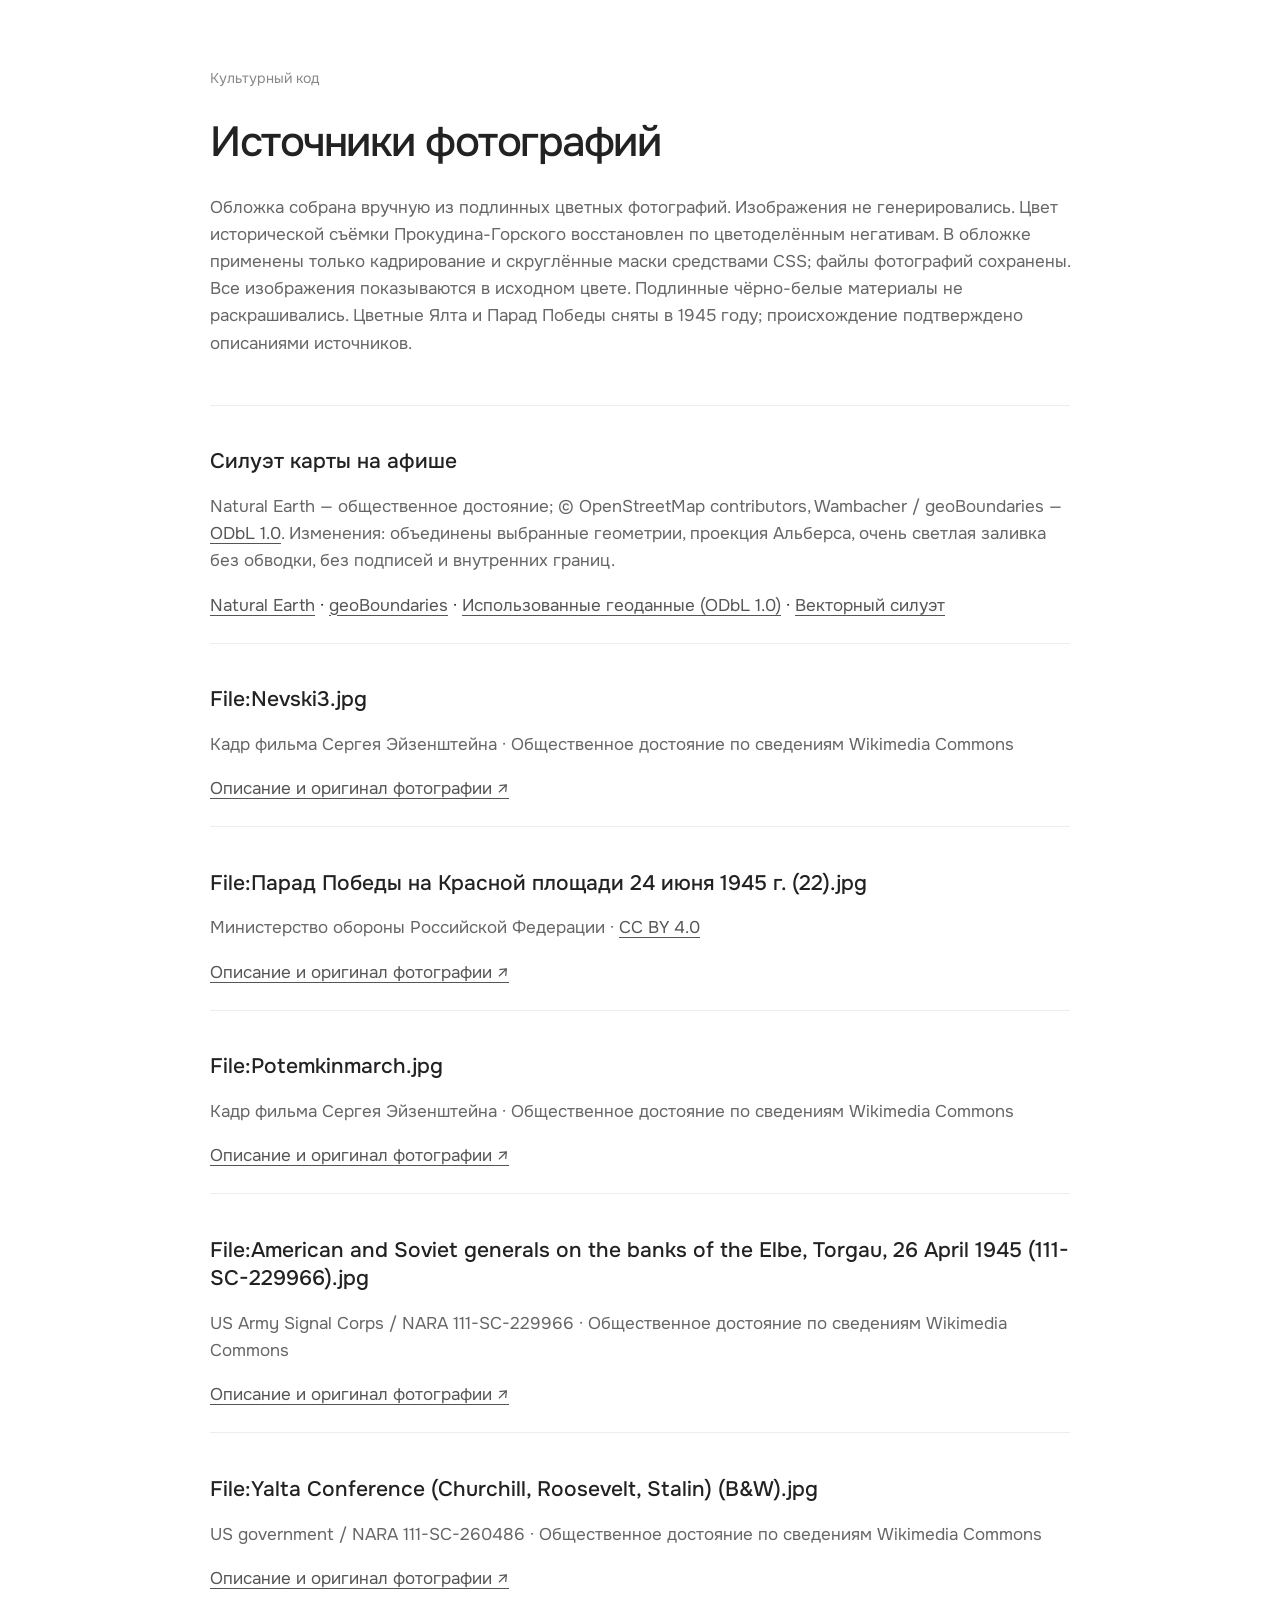
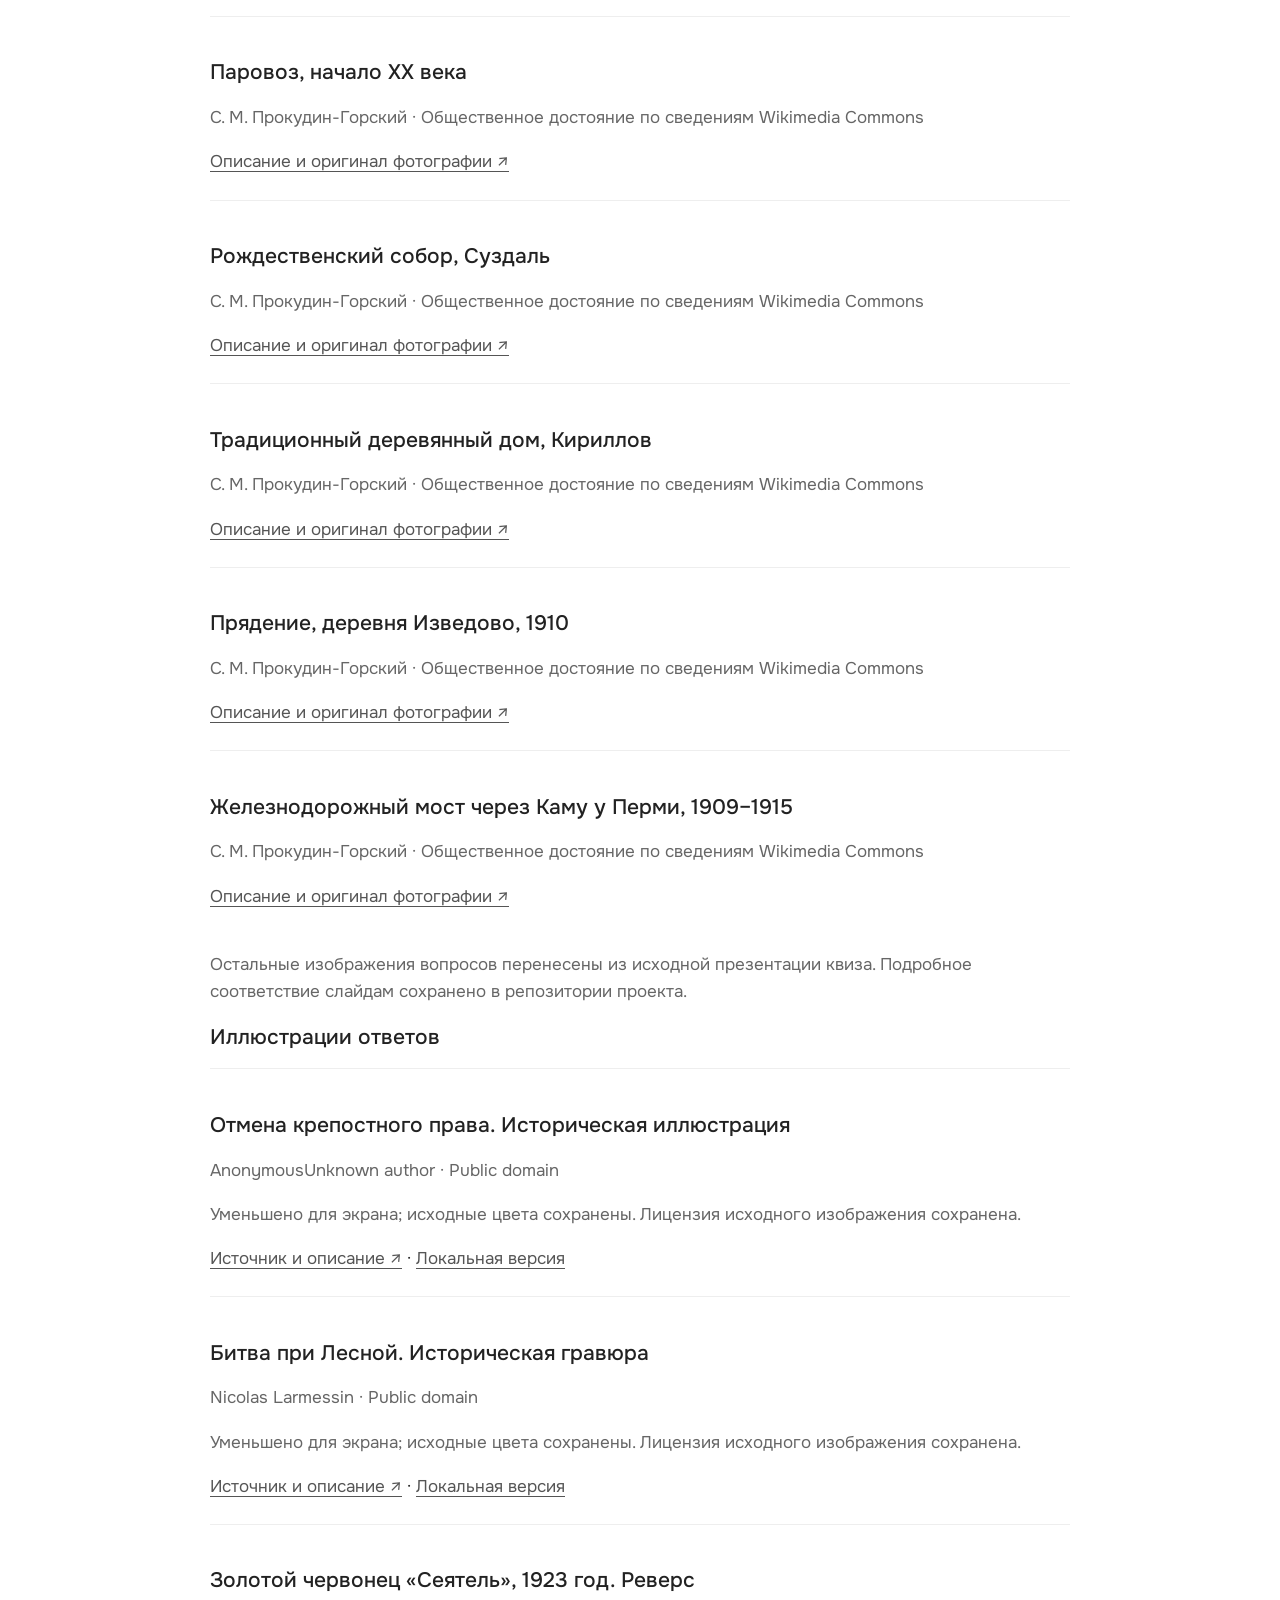
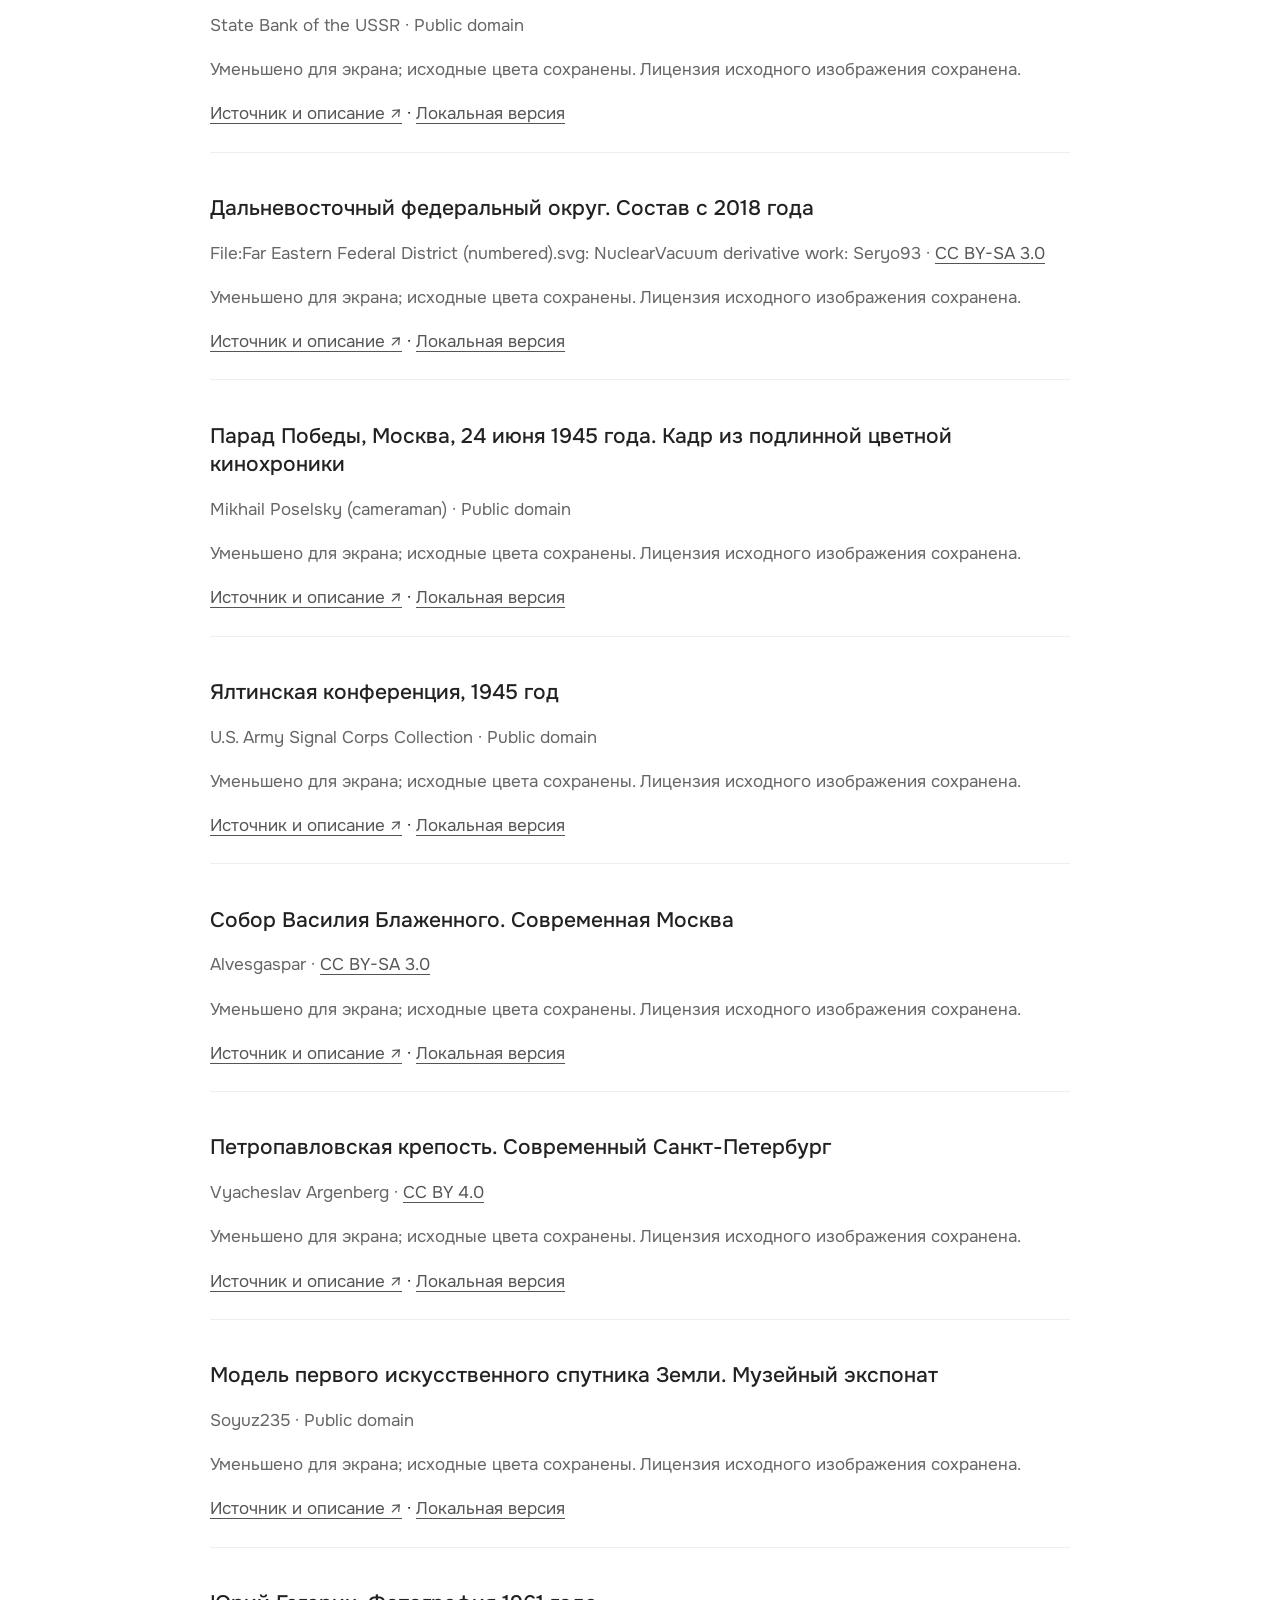
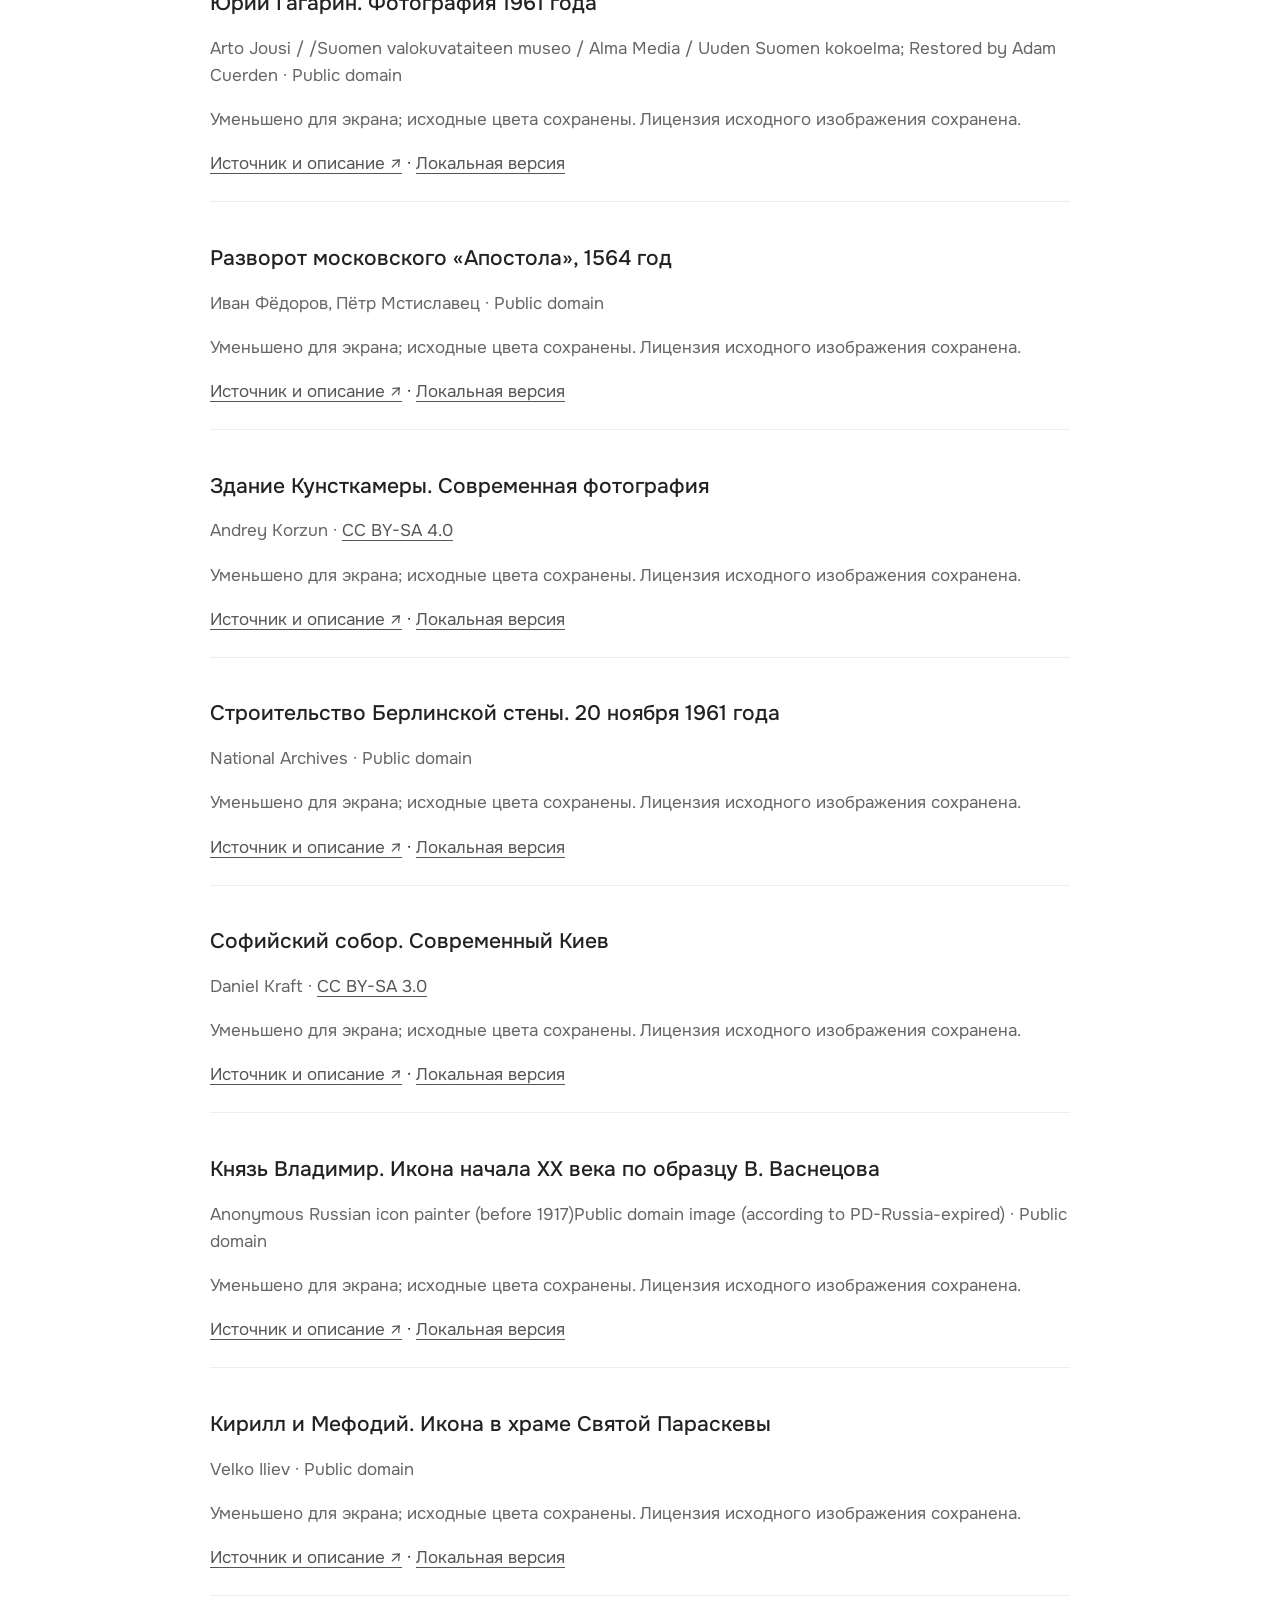
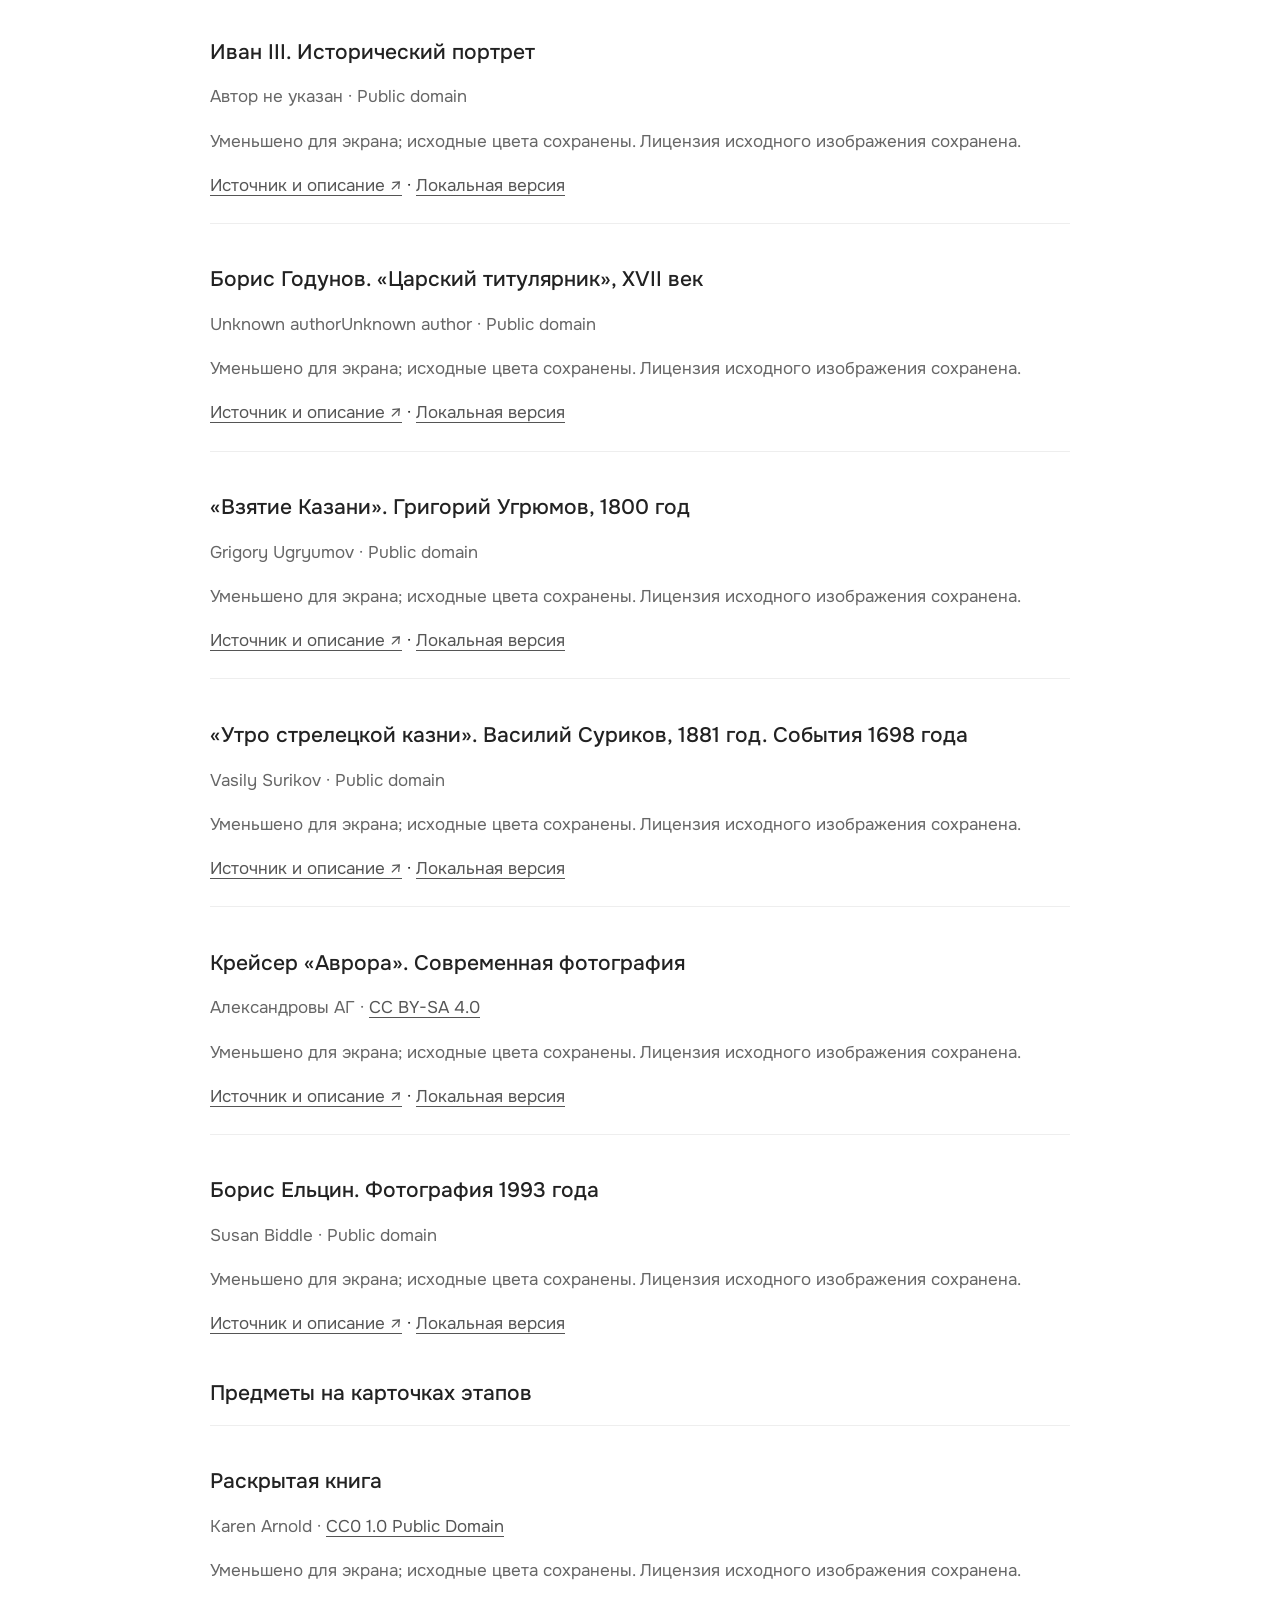
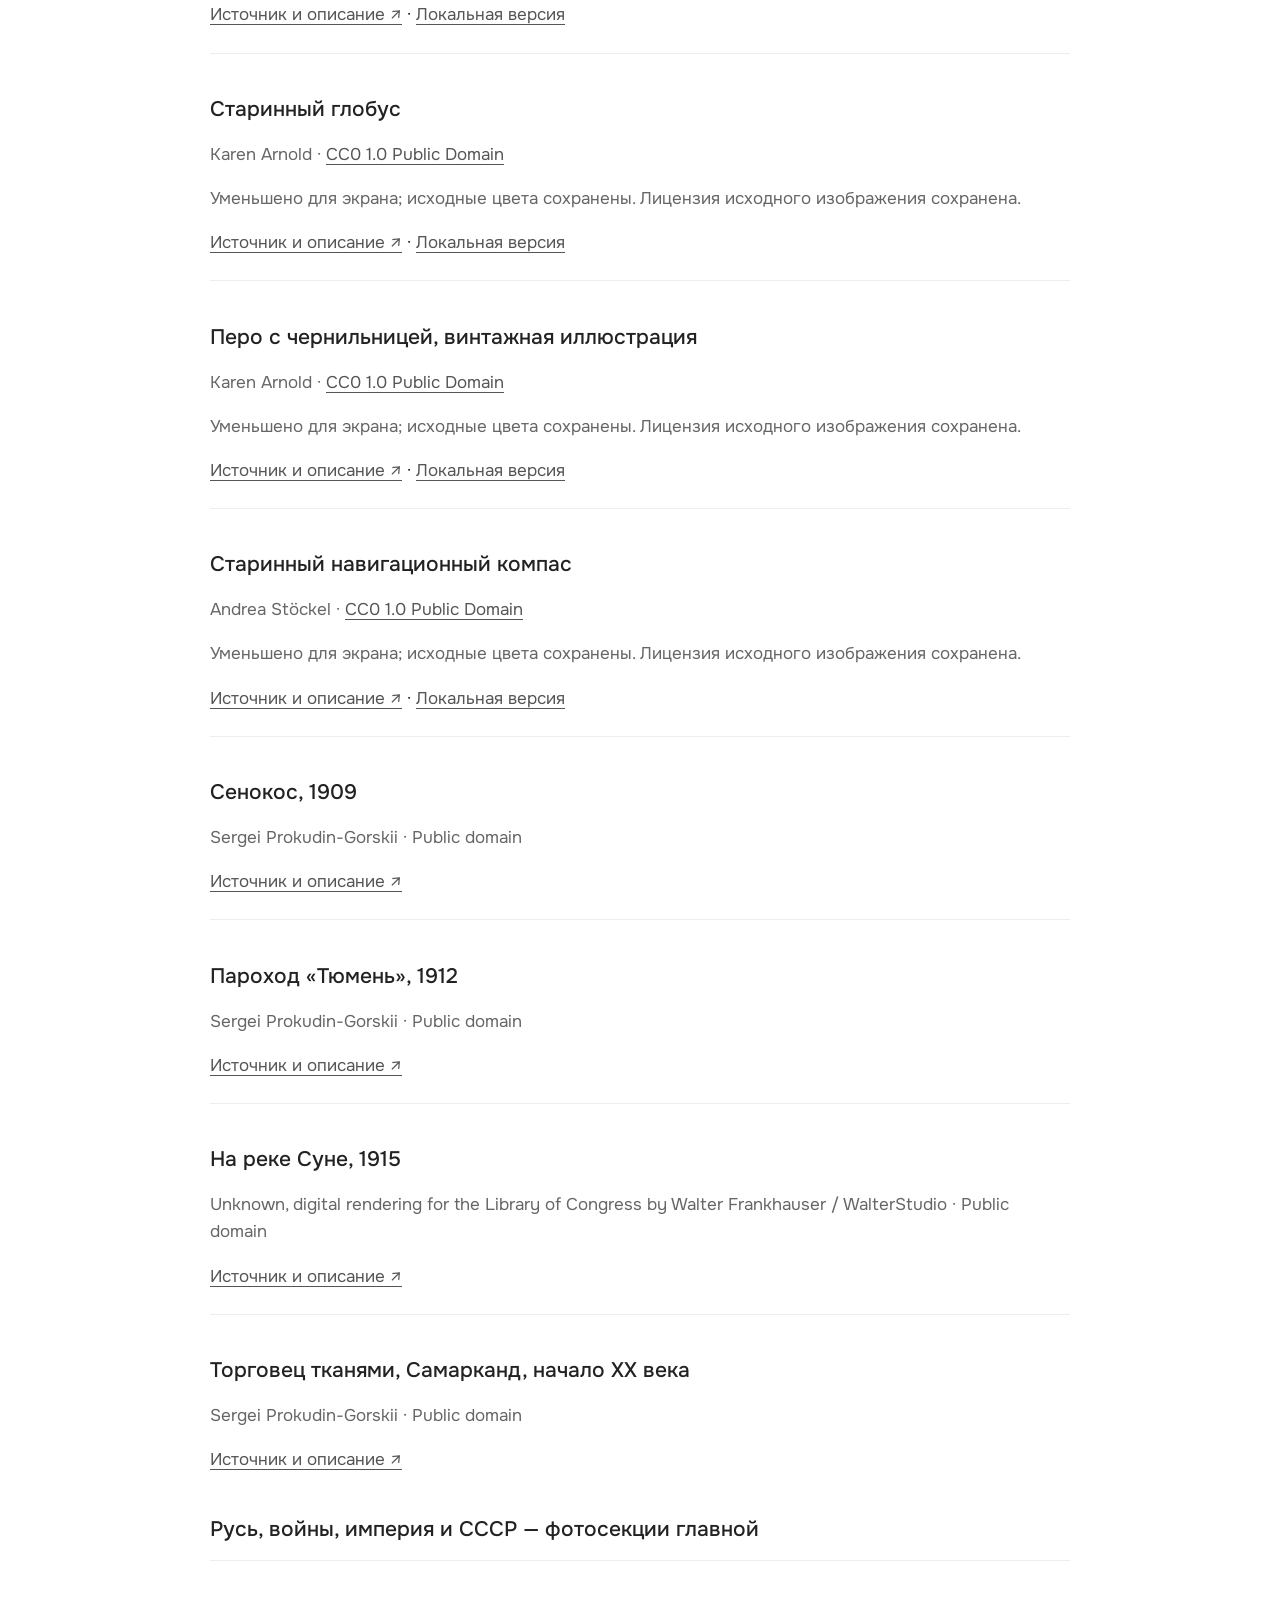
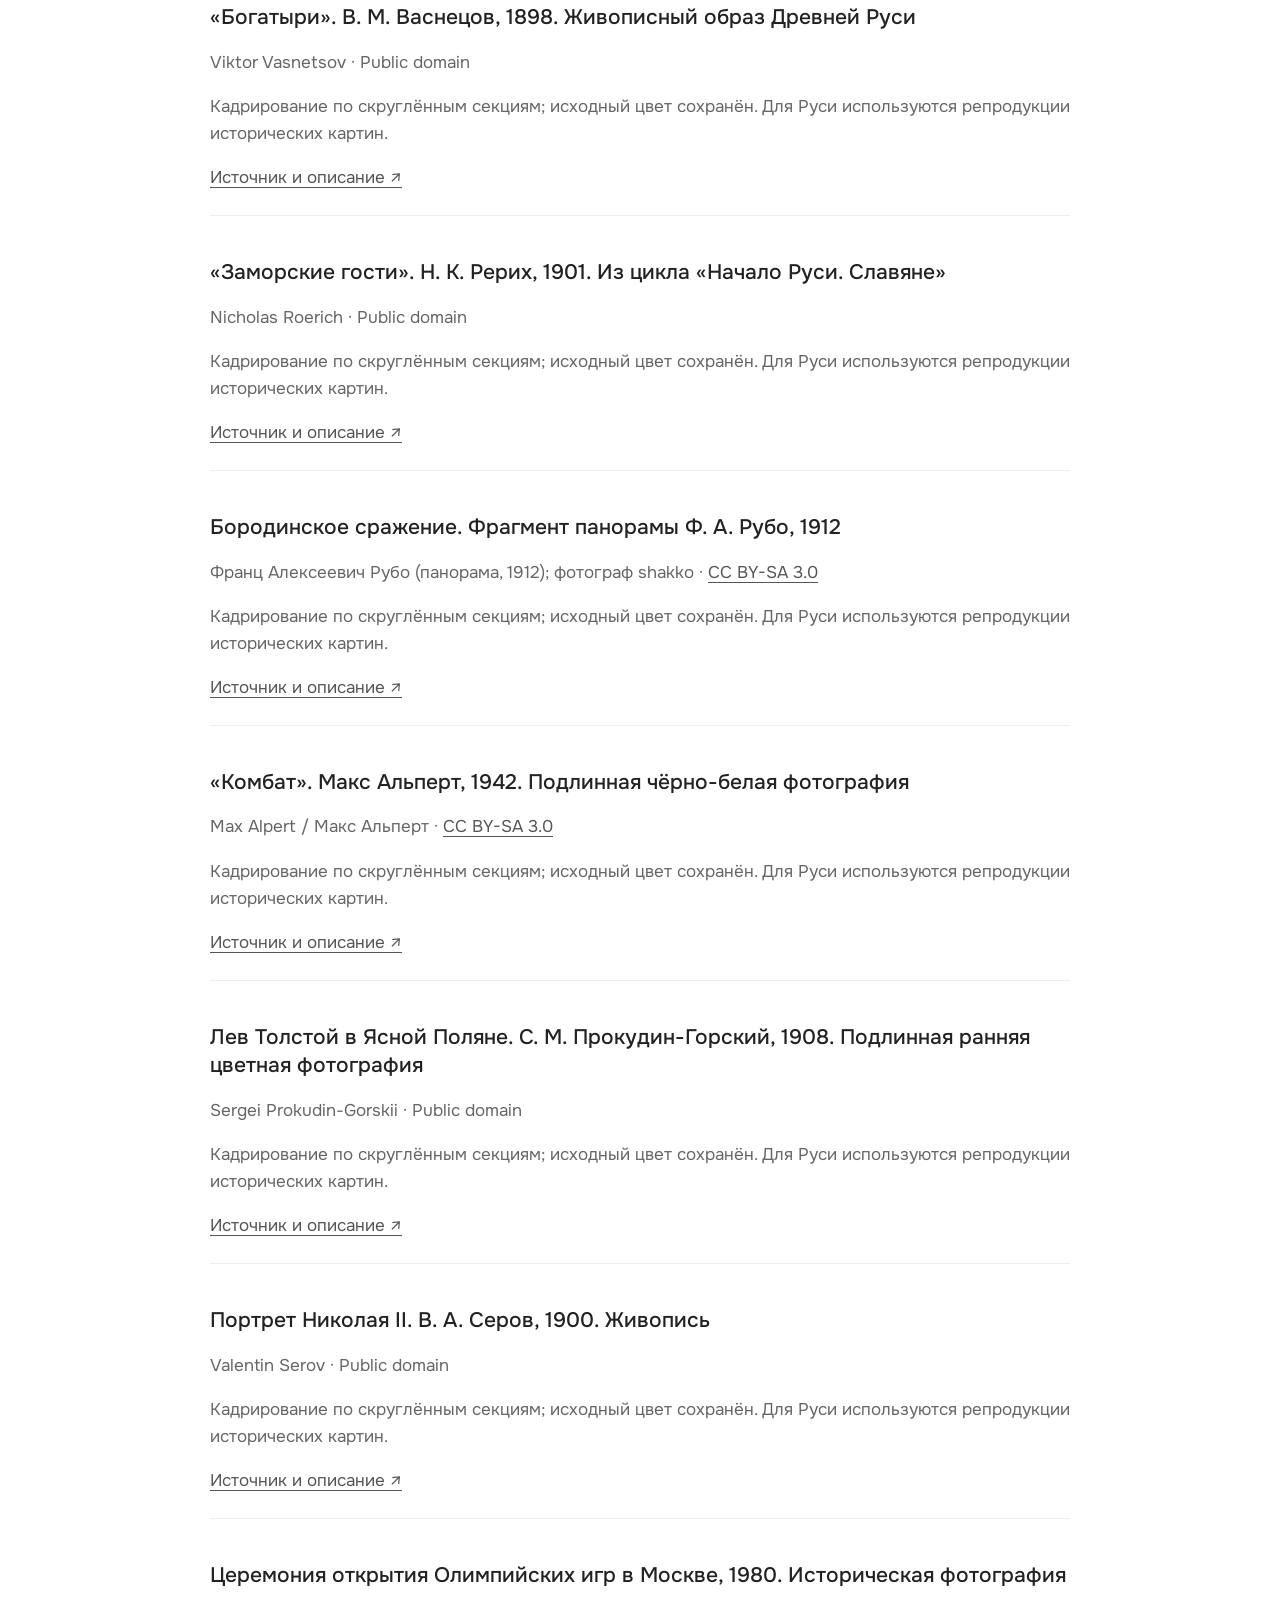
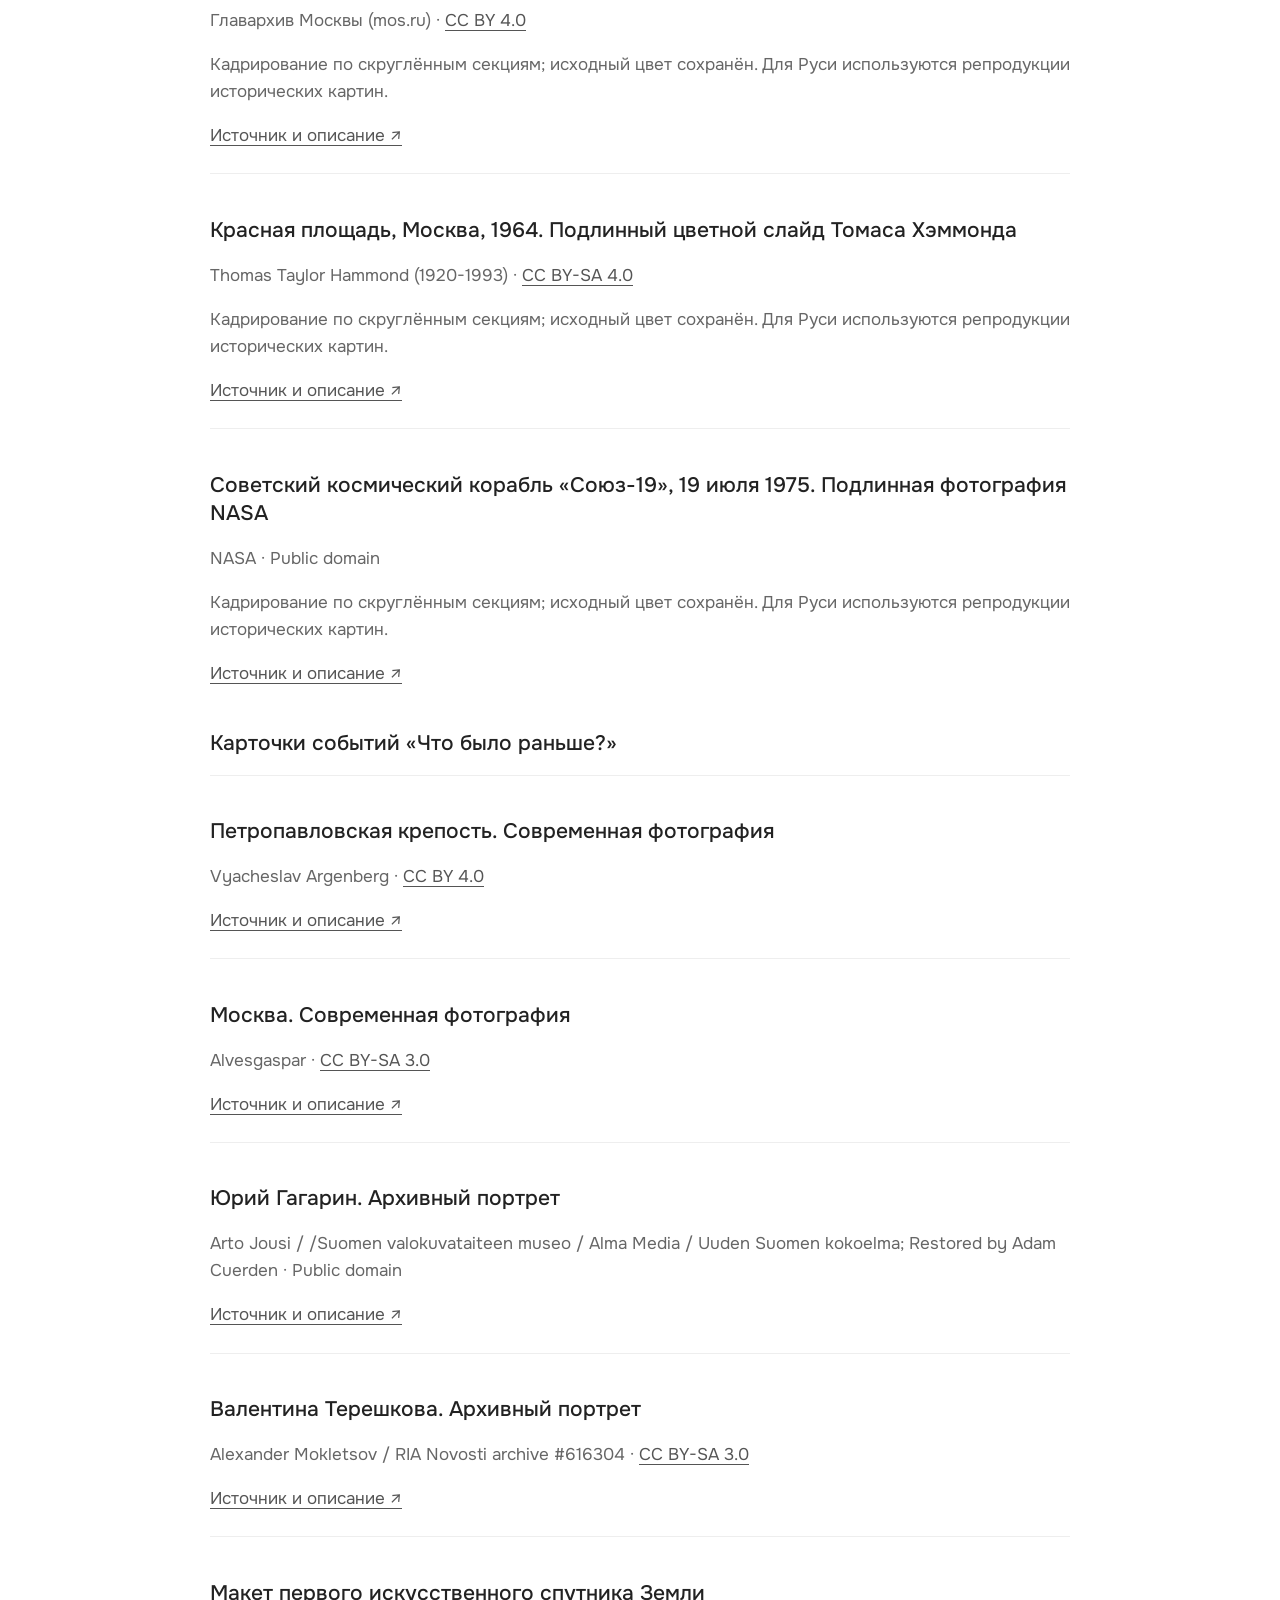
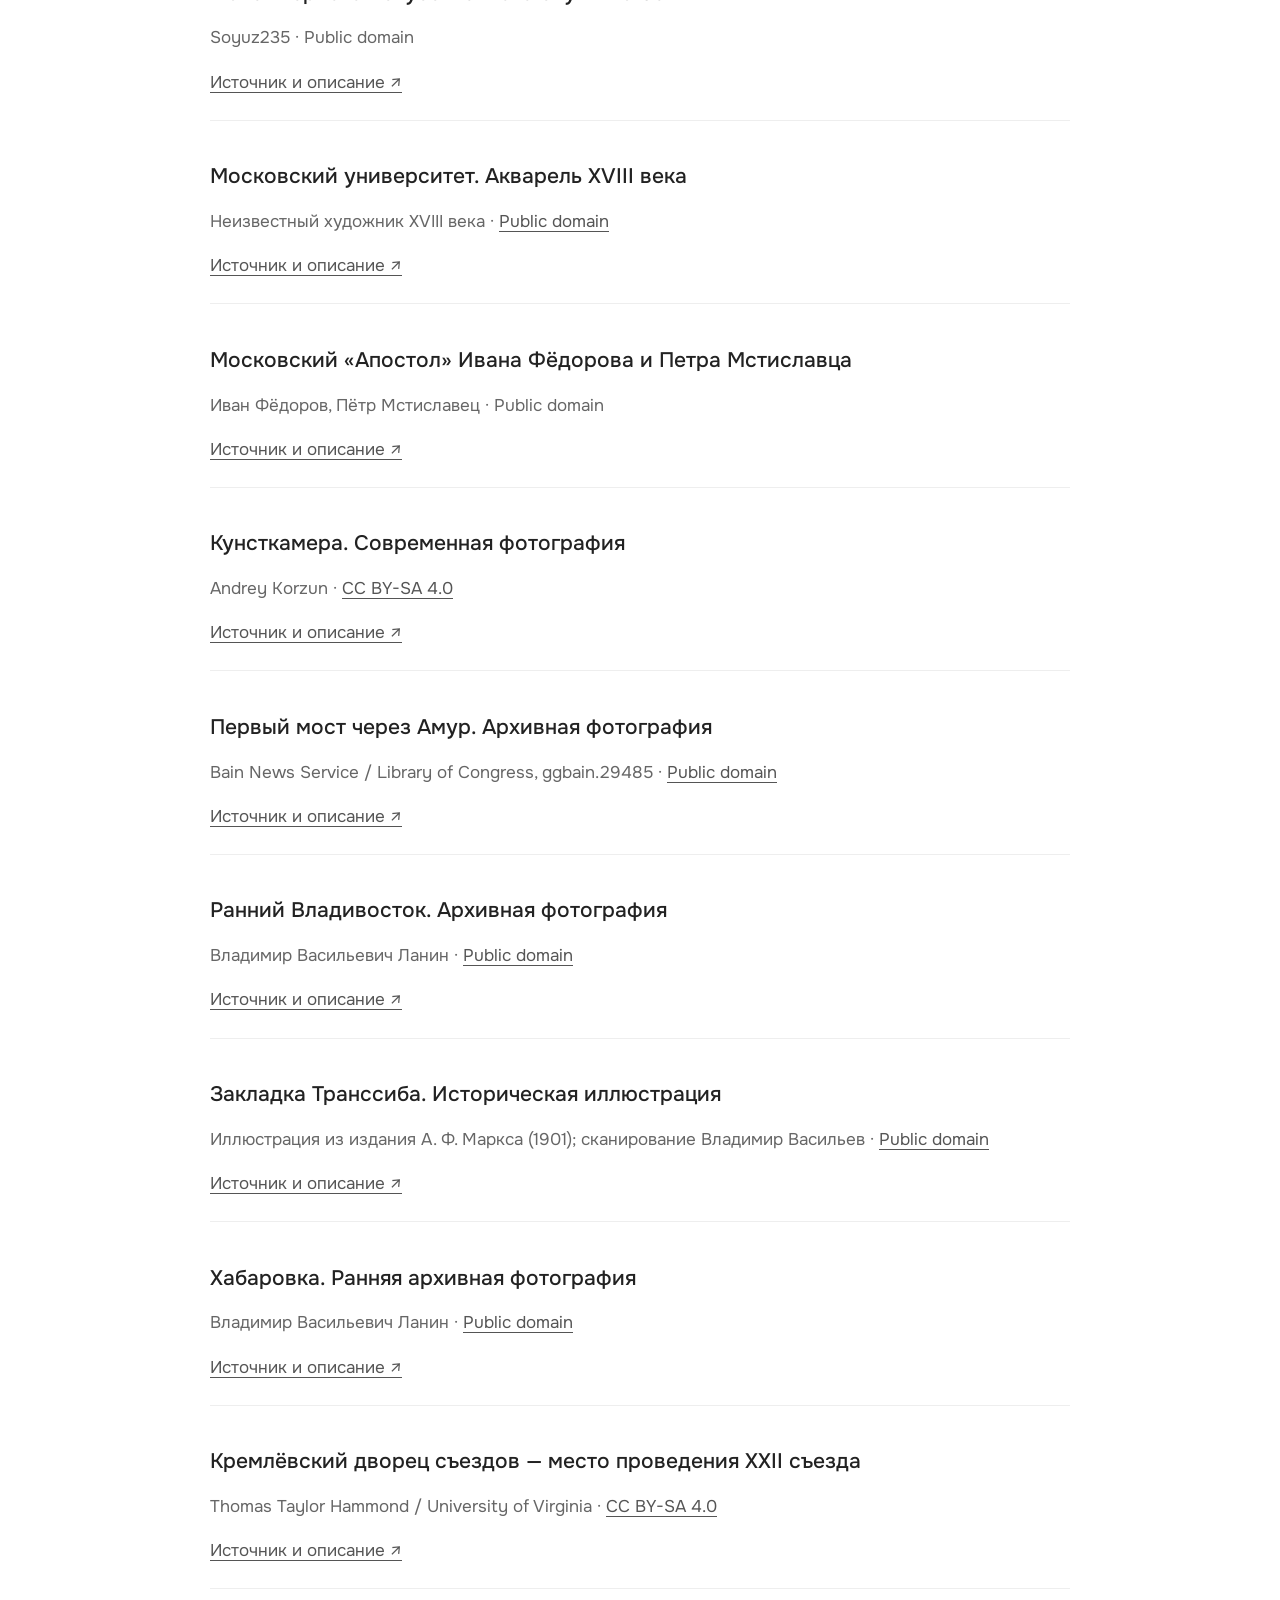
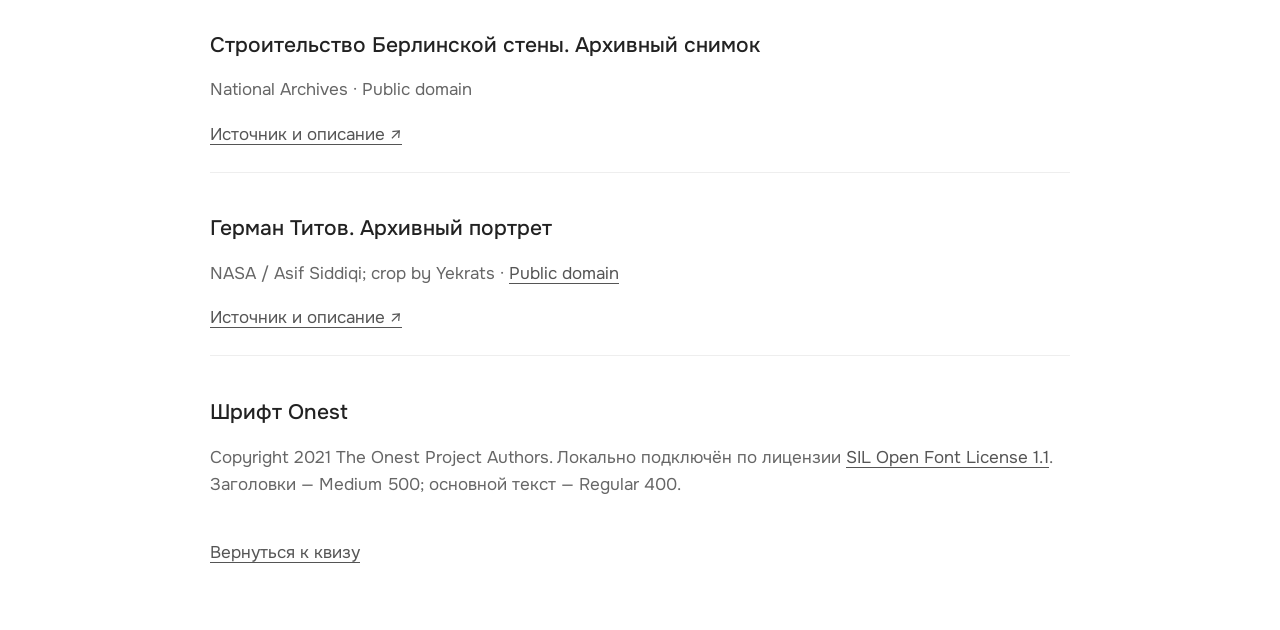
==== credits.html @ 68edf9aa "Replace watercolor with a light geographic silhouette on posters" ====
<!doctype html><html lang="ru"><meta charset="utf-8"><meta name="viewport" content="width=device-width,initial-scale=1"><title>Источники фотографий · Культурный код</title><style>@font-face{font-family:Onest;src:url(assets/fonts/Onest-Variable.ttf);font-weight:300 900}body{margin:0;padding:64px 24px;background:#fff;color:#222;font:400 17px/1.6 Onest,Arial,sans-serif}main{max-width:860px;margin:auto}h1{font-weight:500;font-size:42px;line-height:1.1;letter-spacing:-1.5px}h2{font-weight:500;font-size:21px;line-height:1.35}article{border-top:1px solid #eee;padding:24px 0}p{color:#666}a{color:#555;text-underline-offset:4px}header{margin-bottom:48px}small{color:#888}</style><main><header><small>Культурный код</small><h1>Источники фотографий</h1><p>Обложка собрана вручную из подлинных цветных фотографий. Изображения не генерировались. Цвет исторической съёмки Прокудина-Горского восстановлен по цветоделённым негативам. В обложке применены только кадрирование и скруглённые маски средствами CSS; файлы фотографий сохранены. Все изображения показываются в исходном цвете. Подлинные чёрно-белые материалы не раскрашивались. Цветные Ялта и Парад Победы сняты в 1945 году; происхождение подтверждено описаниями источников.</p></header><article><h2>Силуэт карты на афише</h2><p>Natural Earth — общественное достояние; © OpenStreetMap contributors, Wambacher / geoBoundaries — <a href="https://opendatacommons.org/licenses/odbl/1-0/">ODbL 1.0</a>. Изменения: объединены выбранные геометрии, проекция Альберса, очень светлая заливка без обводки, без подписей и внутренних границ.</p><a href="https://www.naturalearthdata.com/downloads/50m-cultural-vectors/50m-admin-0-countries-2/">Natural Earth</a> · <a href="https://www.geoboundaries.org/api/current/gbOpen/UKR/ADM1/">geoBoundaries</a> · <a href="source/russia-silhouette-geodata.geojson">Использованные геоданные (ODbL 1.0)</a> · <a href="assets/design/poster-russia-silhouette.svg">Векторный силуэт</a></article><article><h2>File:Nevski3.jpg</h2><p>Кадр фильма Сергея Эйзенштейна · Общественное достояние по сведениям Wikimedia Commons</p><a href="https://commons.wikimedia.org/wiki/File:Nevski3.jpg">Описание и оригинал фотографии ↗</a></article><article><h2>File:Парад Победы на Красной площади 24 июня 1945 г. (22).jpg</h2><p>Министерство обороны Российской Федерации · <a href="https://creativecommons.org/licenses/by/4.0/">CC BY 4.0</a></p><a href="https://commons.wikimedia.org/wiki/File:%D0%9F%D0%B0%D1%80%D0%B0%D0%B4_%D0%9F%D0%BE%D0%B1%D0%B5%D0%B4%D1%8B_%D0%BD%D0%B0_%D0%9A%D1%80%D0%B0%D1%81%D0%BD%D0%BE%D0%B9_%D0%BF%D0%BB%D0%BE%D1%89%D0%B0%D0%B4%D0%B8_24_%D0%B8%D1%8E%D0%BD%D1%8F_1945_%D0%B3._(22).jpg">Описание и оригинал фотографии ↗</a></article><article><h2>File:Potemkinmarch.jpg</h2><p>Кадр фильма Сергея Эйзенштейна · Общественное достояние по сведениям Wikimedia Commons</p><a href="https://commons.wikimedia.org/wiki/File:Potemkinmarch.jpg">Описание и оригинал фотографии ↗</a></article><article><h2>File:American and Soviet generals on the banks of the Elbe, Torgau, 26 April 1945 (111-SC-229966).jpg</h2><p>US Army Signal Corps / NARA 111-SC-229966 · Общественное достояние по сведениям Wikimedia Commons</p><a href="https://commons.wikimedia.org/wiki/File:American_and_Soviet_generals_on_the_banks_of_the_Elbe,_Torgau,_26_April_1945_(111-SC-229966).jpg">Описание и оригинал фотографии ↗</a></article><article><h2>File:Yalta Conference (Churchill, Roosevelt, Stalin) (B&amp;W).jpg</h2><p>US government / NARA 111-SC-260486 · Общественное достояние по сведениям Wikimedia Commons</p><a href="https://commons.wikimedia.org/wiki/File:Yalta_Conference_(Churchill,_Roosevelt,_Stalin)_(B%26W).jpg">Описание и оригинал фотографии ↗</a></article><article><h2>Паровоз, начало XX века</h2><p>С. М. Прокудин-Горский · Общественное достояние по сведениям Wikimedia Commons</p><a href="https://commons.wikimedia.org/wiki/File:Prokudin-Gorskii-26.jpg">Описание и оригинал фотографии ↗</a></article><article><h2>Рождественский собор, Суздаль</h2><p>С. М. Прокудин-Горский · Общественное достояние по сведениям Wikimedia Commons</p><a href="https://commons.wikimedia.org/wiki/File:Cathedral_of_the_Nativity_of_the_Theotokos_(Suzdal)_00.jpg">Описание и оригинал фотографии ↗</a></article><article><h2>Традиционный деревянный дом, Кириллов</h2><p>С. М. Прокудин-Горский · Общественное достояние по сведениям Wikimedia Commons</p><a href="https://commons.wikimedia.org/wiki/File:Russian_peasant_girls_in_front_of_a_traditional_wooden_house_in_Kirillov.jpg">Описание и оригинал фотографии ↗</a></article><article><h2>Прядение, деревня Изведово, 1910</h2><p>С. М. Прокудин-Горский · Общественное достояние по сведениям Wikimedia Commons</p><a href="https://commons.wikimedia.org/wiki/File:Russian_woman_spinning_yarn,_Izvedovo_village_(by_Sergei_Prokudin-Gorskii,_1910).jpg">Описание и оригинал фотографии ↗</a></article><article><h2>Железнодорожный мост через Каму у Перми, 1909–1915</h2><p>С. М. Прокудин-Горский · Общественное достояние по сведениям Wikimedia Commons</p><a href="https://commons.wikimedia.org/wiki/File:Prokudin-Gorskii-25.jpg">Описание и оригинал фотографии ↗</a></article><p>Остальные изображения вопросов перенесены из исходной презентации квиза. Подробное соответствие слайдам сохранено в репозитории проекта.</p><h2>Иллюстрации ответов</h2><article><h2>Отмена крепостного права. Историческая иллюстрация</h2><p>AnonymousUnknown author · Public domain</p><p>Уменьшено для экрана; исходные цвета сохранены. Лицензия исходного изображения сохранена.</p><a href="https://commons.wikimedia.org/wiki/File:Emancipation_of_the_serfs_in_1861.jpg">Источник и описание ↗</a> · <a href="assets/answer-history/emancipation.jpg">Локальная версия</a></article><article><h2>Битва при Лесной. Историческая гравюра</h2><p>Nicolas Larmessin · Public domain</p><p>Уменьшено для экрана; исходные цвета сохранены. Лицензия исходного изображения сохранена.</p><a href="https://commons.wikimedia.org/wiki/File:Battle_of_Lesnaya.png">Источник и описание ↗</a> · <a href="assets/answer-history/lesnaya.jpg">Локальная версия</a></article><article><h2>Золотой червонец «Сеятель», 1923 год. Реверс</h2><p>State Bank of the USSR · Public domain</p><p>Уменьшено для экрана; исходные цвета сохранены. Лицензия исходного изображения сохранена.</p><a href="https://commons.wikimedia.org/wiki/File:RR3213-0001R_Gold_Chervonets_1923_reverse.png">Источник и описание ↗</a> · <a href="assets/answer-history/chervonets.jpg">Локальная версия</a></article><article><h2>Дальневосточный федеральный округ. Состав с 2018 года</h2><p>File:Far Eastern Federal District (numbered).svg: NuclearVacuum
derivative work: Seryo93 · <a href="https://creativecommons.org/licenses/by-sa/3.0">CC BY-SA 3.0</a></p><p>Уменьшено для экрана; исходные цвета сохранены. Лицензия исходного изображения сохранена.</p><a href="https://commons.wikimedia.org/wiki/File:Far_Eastern_Federal_District_(numbered,_2018_composition).svg">Источник и описание ↗</a> · <a href="assets/answer-history/far-east.jpg">Локальная версия</a></article><article><h2>Парад Победы, Москва, 24 июня 1945 года. Кадр из подлинной цветной кинохроники</h2><p>Mikhail Poselsky (cameraman) · Public domain</p><p>Уменьшено для экрана; исходные цвета сохранены. Лицензия исходного изображения сохранена.</p><a href="https://commons.wikimedia.org/wiki/File:Gleb_Baklanov_Salute_1945_Moscow_Victory_Parade.jpg">Источник и описание ↗</a> · <a href="assets/answer-history/victory-parade-1945-color.jpg">Локальная версия</a></article><article><h2>Ялтинская конференция, 1945 год</h2><p>U.S. Army Signal Corps Collection · Public domain</p><p>Уменьшено для экрана; исходные цвета сохранены. Лицензия исходного изображения сохранена.</p><a href="https://commons.wikimedia.org/wiki/File:Yalta_Conference_1945_Churchill,_Stalin,_Roosevelt.jpg">Источник и описание ↗</a> · <a href="assets/answer-history/yalta-1945-color.jpg">Локальная версия</a></article><article><h2>Собор Василия Блаженного. Современная Москва</h2><p>Alvesgaspar · <a href="https://creativecommons.org/licenses/by-sa/3.0">CC BY-SA 3.0</a></p><p>Уменьшено для экрана; исходные цвета сохранены. Лицензия исходного изображения сохранена.</p><a href="https://commons.wikimedia.org/wiki/File:Moscow_July_2011-4a.jpg">Источник и описание ↗</a> · <a href="assets/answer-history/moscow.jpg">Локальная версия</a></article><article><h2>Петропавловская крепость. Современный Санкт-Петербург</h2><p>Vyacheslav Argenberg · <a href="https://creativecommons.org/licenses/by/4.0">CC BY 4.0</a></p><p>Уменьшено для экрана; исходные цвета сохранены. Лицензия исходного изображения сохранена.</p><a href="https://commons.wikimedia.org/wiki/File:Saint_Petersburg_under_heavy_clouds,_Russia.jpg">Источник и описание ↗</a> · <a href="assets/answer-history/petersburg.jpg">Локальная версия</a></article><article><h2>Модель первого искусственного спутника Земли. Музейный экспонат</h2><p>Soyuz235 · Public domain</p><p>Уменьшено для экрана; исходные цвета сохранены. Лицензия исходного изображения сохранена.</p><a href="https://commons.wikimedia.org/wiki/File:Sputnik_1_satellite_model.png">Источник и описание ↗</a> · <a href="assets/answer-history/sputnik.jpg">Локальная версия</a></article><article><h2>Юрий Гагарин. Фотография 1961 года</h2><p>Arto Jousi / /Suomen valokuvataiteen museo / Alma Media / Uuden Suomen kokoelma; Restored by Adam Cuerden · Public domain</p><p>Уменьшено для экрана; исходные цвета сохранены. Лицензия исходного изображения сохранена.</p><a href="https://commons.wikimedia.org/wiki/File:Yuri_Gagarin_(1961)_-_Restoration.jpg">Источник и описание ↗</a> · <a href="assets/answer-history/gagarin.jpg">Локальная версия</a></article><article><h2>Разворот московского «Апостола», 1564 год</h2><p>Иван Фёдоров, Пётр Мстиславец · Public domain</p><p>Уменьшено для экрана; исходные цвета сохранены. Лицензия исходного изображения сохранена.</p><a href="https://commons.wikimedia.org/wiki/File:Apostol_1564_Spread.jpg">Источник и описание ↗</a> · <a href="assets/answer-history/book.jpg">Локальная версия</a></article><article><h2>Здание Кунсткамеры. Современная фотография</h2><p>Andrey Korzun · <a href="https://creativecommons.org/licenses/by-sa/4.0">CC BY-SA 4.0</a></p><p>Уменьшено для экрана; исходные цвета сохранены. Лицензия исходного изображения сохранена.</p><a href="https://commons.wikimedia.org/wiki/File:2018_Kunstkamera_building_01.jpg">Источник и описание ↗</a> · <a href="assets/answer-history/kunstkamera.jpg">Локальная версия</a></article><article><h2>Строительство Берлинской стены. 20 ноября 1961 года</h2><p>National Archives · Public domain</p><p>Уменьшено для экрана; исходные цвета сохранены. Лицензия исходного изображения сохранена.</p><a href="https://commons.wikimedia.org/wiki/File:Berlin_Wall_1961-11-20.jpg">Источник и описание ↗</a> · <a href="assets/answer-history/berlin-wall.jpg">Локальная версия</a></article><article><h2>Софийский собор. Современный Киев</h2><p>Daniel Kraft · <a href="https://creativecommons.org/licenses/by-sa/3.0">CC BY-SA 3.0</a></p><p>Уменьшено для экрана; исходные цвета сохранены. Лицензия исходного изображения сохранена.</p><a href="https://commons.wikimedia.org/wiki/File:Saint_Sophia_Cathedral_Kiev.jpg">Источник и описание ↗</a> · <a href="assets/answer-history/kyiv.jpg">Локальная версия</a></article><article><h2>Князь Владимир. Икона начала XX века по образцу В. Васнецова</h2><p>Anonymous Russian icon painter (before 1917)Public domain image (according to PD-Russia-expired) · Public domain</p><p>Уменьшено для экрана; исходные цвета сохранены. Лицензия исходного изображения сохранена.</p><a href="https://commons.wikimedia.org/wiki/File:Icon_of_S.Vladimir_by_anonymous_after_Vasnetsov_(20_c,_priv.coll).jpg">Источник и описание ↗</a> · <a href="assets/answer-history/vladimir.jpg">Локальная версия</a></article><article><h2>Кирилл и Мефодий. Икона в храме Святой Параскевы</h2><p>Velko Iliev · Public domain</p><p>Уменьшено для экрана; исходные цвета сохранены. Лицензия исходного изображения сохранена.</p><a href="https://commons.wikimedia.org/wiki/File:Cyril_and_Methodius_Icon_in_Saint_Paraskeva_Church_in_Popitsa.JPG">Источник и описание ↗</a> · <a href="assets/answer-history/cyril-methodius.jpg">Локальная версия</a></article><article><h2>Иван III. Исторический портрет</h2><p>Автор не указан · Public domain</p><p>Уменьшено для экрана; исходные цвета сохранены. Лицензия исходного изображения сохранена.</p><a href="https://commons.wikimedia.org/wiki/File:Ivan_III_of_Russia_3.jpg">Источник и описание ↗</a> · <a href="assets/answer-history/ivan-iii.jpg">Локальная версия</a></article><article><h2>Борис Годунов. «Царский титулярник», XVII век</h2><p>Unknown authorUnknown author · Public domain</p><p>Уменьшено для экрана; исходные цвета сохранены. Лицензия исходного изображения сохранена.</p><a href="https://commons.wikimedia.org/wiki/File:Boris_Godunov_from_Titulyarnik_(17th_c.,_GIM).jpg">Источник и описание ↗</a> · <a href="assets/answer-history/godunov.jpg">Локальная версия</a></article><article><h2>«Взятие Казани». Григорий Угрюмов, 1800 год</h2><p>Grigory Ugryumov · Public domain</p><p>Уменьшено для экрана; исходные цвета сохранены. Лицензия исходного изображения сохранена.</p><a href="https://commons.wikimedia.org/wiki/File:Capture_of_Kazan,_Ivan_the_Terrible_(Grigoriy_Ugryumov).jpg">Источник и описание ↗</a> · <a href="assets/answer-history/kazan.jpg">Локальная версия</a></article><article><h2>«Утро стрелецкой казни». Василий Суриков, 1881 год. События 1698 года</h2><p>Vasily Surikov · Public domain</p><p>Уменьшено для экрана; исходные цвета сохранены. Лицензия исходного изображения сохранена.</p><a href="https://commons.wikimedia.org/wiki/File:Vasily_Surikov_-_%D0%A3%D1%82%D1%80%D0%BE_%D1%81%D1%82%D1%80%D0%B5%D0%BB%D0%B5%D1%86%D0%BA%D0%BE%D0%B9_%D0%BA%D0%B0%D0%B7%D0%BD%D0%B8_-_Google_Art_Project.jpg">Источник и описание ↗</a> · <a href="assets/answer-history/streltsy.jpg">Локальная версия</a></article><article><h2>Крейсер «Аврора». Современная фотография</h2><p>Александровы АГ · <a href="https://creativecommons.org/licenses/by-sa/4.0">CC BY-SA 4.0</a></p><p>Уменьшено для экрана; исходные цвета сохранены. Лицензия исходного изображения сохранена.</p><a href="https://commons.wikimedia.org/wiki/File:0196Gb._Saint_Petersburg._Cruiser_%22Aurora%22.jpg">Источник и описание ↗</a> · <a href="assets/answer-history/aurora.jpg">Локальная версия</a></article><article><h2>Борис Ельцин. Фотография 1993 года</h2><p>Susan Biddle · Public domain</p><p>Уменьшено для экрана; исходные цвета сохранены. Лицензия исходного изображения сохранена.</p><a href="https://commons.wikimedia.org/wiki/File:Boris_Yeltsin_1993.jpg">Источник и описание ↗</a> · <a href="assets/answer-history/yeltsin.jpg">Локальная версия</a></article><h2>Предметы на карточках этапов</h2><article><h2>Раскрытая книга</h2><p>Karen Arnold · <a href="https://creativecommons.org/publicdomain/zero/1.0/">CC0 1.0 Public Domain</a></p><p>Уменьшено для экрана; исходные цвета сохранены. Лицензия исходного изображения сохранена.</p><a href="https://www.publicdomainpictures.net/en/view-image.php?image=467986&amp;picture=open-book-clipart">Источник и описание ↗</a> · <a href="assets/stage-objects/warmup-book.png">Локальная версия</a></article><article><h2>Старинный глобус</h2><p>Karen Arnold · <a href="https://creativecommons.org/publicdomain/zero/1.0/">CC0 1.0 Public Domain</a></p><p>Уменьшено для экрана; исходные цвета сохранены. Лицензия исходного изображения сохранена.</p><a href="https://www.publicdomainpictures.net/en/view-image.php?image=398526&amp;picture=globe-vintage-clipart">Источник и описание ↗</a> · <a href="assets/stage-objects/main-globe.png">Локальная версия</a></article><article><h2>Перо с чернильницей, винтажная иллюстрация</h2><p>Karen Arnold · <a href="https://creativecommons.org/publicdomain/zero/1.0/">CC0 1.0 Public Domain</a></p><p>Уменьшено для экрана; исходные цвета сохранены. Лицензия исходного изображения сохранена.</p><a href="https://www.publicdomainpictures.net/en/view-image.php?image=410764&amp;picture=feather-quill-ink-vintage">Источник и описание ↗</a> · <a href="assets/stage-objects/creative-quill.png">Локальная версия</a></article><article><h2>Старинный навигационный компас</h2><p>Andrea Stöckel · <a href="https://creativecommons.org/publicdomain/zero/1.0/">CC0 1.0 Public Domain</a></p><p>Уменьшено для экрана; исходные цвета сохранены. Лицензия исходного изображения сохранена.</p><a href="https://www.publicdomainpictures.net/en/view-image.php?image=413976&amp;picture=clipart-compass-navigation-vintage">Источник и описание ↗</a> · <a href="assets/stage-objects/captains-compass.png">Локальная версия</a></article><article><h2>Сенокос, 1909</h2><p>Sergei Prokudin-Gorskii · Public domain</p><a href="https://commons.wikimedia.org/wiki/File:Gorskii_04422u.jpg">Источник и описание ↗</a></article><article><h2>Пароход «Тюмень», 1912</h2><p>Sergei Prokudin-Gorskii · Public domain</p><a href="https://commons.wikimedia.org/wiki/File:Tyumen_Prokudin-Gorsky_1912.jpg">Источник и описание ↗</a></article><article><h2>На реке Суне, 1915</h2><p>Unknown, digital rendering for the Library of Congress by Walter Frankhauser / WalterStudio · Public domain</p><a href="https://commons.wikimedia.org/wiki/File:Prokudin-Gorsky.Suna_River.jpg">Источник и описание ↗</a></article><article><h2>Торговец тканями, Самарканд, начало XX века</h2><p>Sergei Prokudin-Gorskii · Public domain</p><a href="https://commons.wikimedia.org/wiki/File:Gorskii_03948u.jpg">Источник и описание ↗</a></article><h2>Русь, войны, империя и СССР — фотосекции главной</h2><article><h2>«Богатыри». В. М. Васнецов, 1898. Живописный образ Древней Руси</h2><p>Viktor Vasnetsov · Public domain</p><p>Кадрирование по скруглённым секциям; исходный цвет сохранён. Для Руси используются репродукции исторических картин.</p><a href="https://commons.wikimedia.org/wiki/File:1898_Vasnetsov_Bogatyrs_anagoria.JPG">Источник и описание ↗</a></article><article><h2>«Заморские гости». Н. К. Рерих, 1901. Из цикла «Начало Руси. Славяне»</h2><p>Nicholas Roerich · Public domain</p><p>Кадрирование по скруглённым секциям; исходный цвет сохранён. Для Руси используются репродукции исторических картин.</p><a href="https://commons.wikimedia.org/wiki/File:Nicholas_Roerich,_Guests_from_Overseas.jpg">Источник и описание ↗</a></article><article><h2>Бородинское сражение. Фрагмент панорамы Ф. А. Рубо, 1912</h2><p>Франц Алексеевич Рубо (панорама, 1912); фотограф shakko · <a href="https://creativecommons.org/licenses/by-sa/3.0">CC BY-SA 3.0</a></p><p>Кадрирование по скруглённым секциям; исходный цвет сохранён. Для Руси используются репродукции исторических картин.</p><a href="https://commons.wikimedia.org/wiki/File:Battle_of_Borodino_panorama_-_detail_04.jpg">Источник и описание ↗</a></article><article><h2>«Комбат». Макс Альперт, 1942. Подлинная чёрно-белая фотография</h2><p>Max Alpert / Макс Альперт · <a href="https://creativecommons.org/licenses/by-sa/3.0">CC BY-SA 3.0</a></p><p>Кадрирование по скруглённым секциям; исходный цвет сохранён. Для Руси используются репродукции исторических картин.</p><a href="https://commons.wikimedia.org/wiki/File:RIAN_archive_543_A_battalion_commander.jpg">Источник и описание ↗</a></article><article><h2>Лев Толстой в Ясной Поляне. С. М. Прокудин-Горский, 1908. Подлинная ранняя цветная фотография</h2><p>Sergei Prokudin-Gorskii · Public domain</p><p>Кадрирование по скруглённым секциям; исходный цвет сохранён. Для Руси используются репродукции исторических картин.</p><a href="https://commons.wikimedia.org/wiki/File:L.N.Tolstoy_Prokudin-Gorsky.jpg">Источник и описание ↗</a></article><article><h2>Портрет Николая II. В. А. Серов, 1900. Живопись</h2><p>Valentin Serov · Public domain</p><p>Кадрирование по скруглённым секциям; исходный цвет сохранён. Для Руси используются репродукции исторических картин.</p><a href="https://commons.wikimedia.org/wiki/File:%D0%92%D0%B0%D0%BB%D0%B5%D0%BD%D1%82%D0%B8%D0%BD_%D0%90._%D0%A1%D0%B5%D1%80%D0%BE%D0%B2_-_%D0%9F%D0%BE%D1%80%D1%82%D1%80%D0%B5%D1%82_%D0%9D%D0%B8%D0%BA%D0%BE%D0%BB%D0%B0%D1%8F_II_(%D0%A2%D1%80%D0%B5%D1%82%D1%8C%D1%8F%D0%BA%D0%BE%D0%B2%D1%81%D0%BA%D0%B0%D1%8F_%D0%B3%D0%B0%D0%BB%D0%B5%D1%80%D0%B5%D1%8F).jpg">Источник и описание ↗</a></article><article><h2>Церемония открытия Олимпийских игр в Москве, 1980. Историческая фотография</h2><p>Главархив Москвы (mos.ru) · <a href="https://creativecommons.org/licenses/by/4.0">CC BY 4.0</a></p><p>Кадрирование по скруглённым секциям; исходный цвет сохранён. Для Руси используются репродукции исторических картин.</p><a href="https://commons.wikimedia.org/wiki/File:Opening_of_1980_Summer_Olympics_01.jpg">Источник и описание ↗</a></article><article><h2>Красная площадь, Москва, 1964. Подлинный цветной слайд Томаса Хэммонда</h2><p>Thomas Taylor Hammond (1920-1993) · <a href="https://creativecommons.org/licenses/by-sa/4.0">CC BY-SA 4.0</a></p><p>Кадрирование по скруглённым секциям; исходный цвет сохранён. Для Руси используются репродукции исторических картин.</p><a href="https://commons.wikimedia.org/wiki/File:Moscow_Hammond_Slides_61.jpg">Источник и описание ↗</a></article><article><h2>Советский космический корабль «Союз-19», 19 июля 1975. Подлинная фотография NASA</h2><p>NASA · Public domain</p><p>Кадрирование по скруглённым секциям; исходный цвет сохранён. Для Руси используются репродукции исторических картин.</p><a href="https://commons.wikimedia.org/wiki/File:Soyuz_19_(Apollo_Soyuz_Test_Project)_spacecraft.jpg">Источник и описание ↗</a></article><h2>Карточки событий «Что было раньше?»</h2><article><h2>Петропавловская крепость. Современная фотография</h2><p>Vyacheslav Argenberg · <a href="https://creativecommons.org/licenses/by/4.0">CC BY 4.0</a></p><a href="https://commons.wikimedia.org/wiki/File:Saint_Petersburg_under_heavy_clouds,_Russia.jpg">Источник и описание ↗</a></article><article><h2>Москва. Современная фотография</h2><p>Alvesgaspar · <a href="https://creativecommons.org/licenses/by-sa/3.0">CC BY-SA 3.0</a></p><a href="https://commons.wikimedia.org/wiki/File:Moscow_July_2011-4a.jpg">Источник и описание ↗</a></article><article><h2>Юрий Гагарин. Архивный портрет</h2><p>Arto Jousi / /Suomen valokuvataiteen museo / Alma Media / Uuden Suomen kokoelma; Restored by Adam Cuerden · Public domain</p><a href="https://commons.wikimedia.org/wiki/File:Yuri_Gagarin_(1961)_-_Restoration.jpg">Источник и описание ↗</a></article><article><h2>Валентина Терешкова. Архивный портрет</h2><p>Alexander Mokletsov / RIA Novosti archive #616304 · <a href="https://creativecommons.org/licenses/by-sa/3.0/">CC BY-SA 3.0</a></p><a href="https://commons.wikimedia.org/wiki/File:Valentina_Tereshkova_%28January_1963%29.jpg">Источник и описание ↗</a></article><article><h2>Макет первого искусственного спутника Земли</h2><p>Soyuz235 · Public domain</p><a href="https://commons.wikimedia.org/wiki/File:Sputnik_1_satellite_model.png">Источник и описание ↗</a></article><article><h2>Московский университет. Акварель XVIII века</h2><p>Неизвестный художник XVIII века · <a href="https://creativecommons.org/publicdomain/mark/1.0/">Public domain</a></p><a href="https://commons.wikimedia.org/wiki/File:Mgu_1798.jpg">Источник и описание ↗</a></article><article><h2>Московский «Апостол» Ивана Фёдорова и Петра Мстиславца</h2><p>Иван Фёдоров, Пётр Мстиславец · Public domain</p><a href="https://commons.wikimedia.org/wiki/File:Apostol_1564_Spread.jpg">Источник и описание ↗</a></article><article><h2>Кунсткамера. Современная фотография</h2><p>Andrey Korzun · <a href="https://creativecommons.org/licenses/by-sa/4.0">CC BY-SA 4.0</a></p><a href="https://commons.wikimedia.org/wiki/File:2018_Kunstkamera_building_01.jpg">Источник и описание ↗</a></article><article><h2>Первый мост через Амур. Архивная фотография</h2><p>Bain News Service / Library of Congress, ggbain.29485 · <a href="https://www.loc.gov/rr/print/res/274_bain.html">Public domain</a></p><a href="https://commons.wikimedia.org/wiki/File:East_end%2C_Amur_Bridge_1_7-8_miles_LCCN2014709643.jpg">Источник и описание ↗</a></article><article><h2>Ранний Владивосток. Архивная фотография</h2><p>Владимир Васильевич Ланин · <a href="https://commons.wikimedia.org/wiki/Template:PD-Russia-expired">Public domain</a></p><a href="https://commons.wikimedia.org/wiki/File:%D0%92%D0%BB%D0%B0%D0%B4%D0%B8%D0%B2%D0%BE%D1%81%D1%82%D0%BE%D0%BA._%D0%92%D0%B8%D0%B4_%D1%83%D0%BB%D0%B8%D1%86%D1%8B_%D0%A1%D0%B2%D0%B5%D1%82%D0%BB%D0%B0%D0%BD%D1%81%D0%BA%D0%BE%D0%B9_%28%D1%84%D0%BE%D1%82%D0%BE%D0%B3%D1%80%D0%B0%D1%84%D0%B8%D1%8F_%D0%92._%D0%92._%D0%9B%D0%B0%D0%BD%D0%B8%D0%BD%D0%B0_%E2%84%96_76%29.jpg">Источник и описание ↗</a></article><article><h2>Закладка Транссиба. Историческая иллюстрация</h2><p>Иллюстрация из издания А. Ф. Маркса (1901); сканирование Владимир Васильев · <a href="https://creativecommons.org/publicdomain/mark/1.0/">Public domain</a></p><a href="https://commons.wikimedia.org/wiki/File:%D0%97%D0%B0%D0%BA%D0%BB%D0%B0%D0%B4%D0%BA%D0%B0_%D0%B2%D0%B5%D0%BB%D0%B8%D0%BA%D0%BE%D0%B9_%D1%81%D0%B8%D0%B1%D0%B8%D1%80%D1%81%D0%BA%D0%BE%D0%B9_%D0%B4%D0%BE%D1%80%D0%BE%D0%B3%D0%B8%2C_1891.jpg">Источник и описание ↗</a></article><article><h2>Хабаровка. Ранняя архивная фотография</h2><p>Владимир Васильевич Ланин · <a href="https://commons.wikimedia.org/wiki/Template:PD-Russia-expired">Public domain</a></p><a href="https://commons.wikimedia.org/wiki/File:%D0%A5%D0%B0%D0%B1%D0%B0%D1%80%D0%BE%D0%B2%D0%BA%D0%B0._%D0%92%D0%B8%D0%B4_2_%28%D1%84%D0%BE%D1%82%D0%BE%D0%B3%D1%80%D0%B0%D1%84%D0%B8%D1%8F_%D0%92._%D0%92._%D0%9B%D0%B0%D0%BD%D0%B8%D0%BD%D0%B0%29.jpg">Источник и описание ↗</a></article><article><h2>Кремлёвский дворец съездов — место проведения XXII съезда</h2><p>Thomas Taylor Hammond / University of Virginia · <a href="https://creativecommons.org/licenses/by-sa/4.0/">CC BY-SA 4.0</a></p><a href="https://commons.wikimedia.org/wiki/File:State_Kremlin_Palace_1964.jpg">Источник и описание ↗</a></article><article><h2>Строительство Берлинской стены. Архивный снимок</h2><p>National Archives · Public domain</p><a href="https://commons.wikimedia.org/wiki/File:Berlin_Wall_1961-11-20.jpg">Источник и описание ↗</a></article><article><h2>Герман Титов. Архивный портрет</h2><p>NASA / Asif Siddiqi; crop by Yekrats · <a href="https://commons.wikimedia.org/wiki/Template:PD-USGov-NASA">Public domain</a></p><a href="https://commons.wikimedia.org/wiki/File:German_Titov.JPG">Источник и описание ↗</a></article><article><h2>Шрифт Onest</h2><p>Copyright 2021 The Onest Project Authors. Локально подключён по лицензии <a href="assets/fonts/Onest-OFL.txt">SIL Open Font License 1.1</a>. Заголовки — Medium 500; основной текст — Regular 400.</p></article><a href="index.html">Вернуться к квизу</a></main></html>
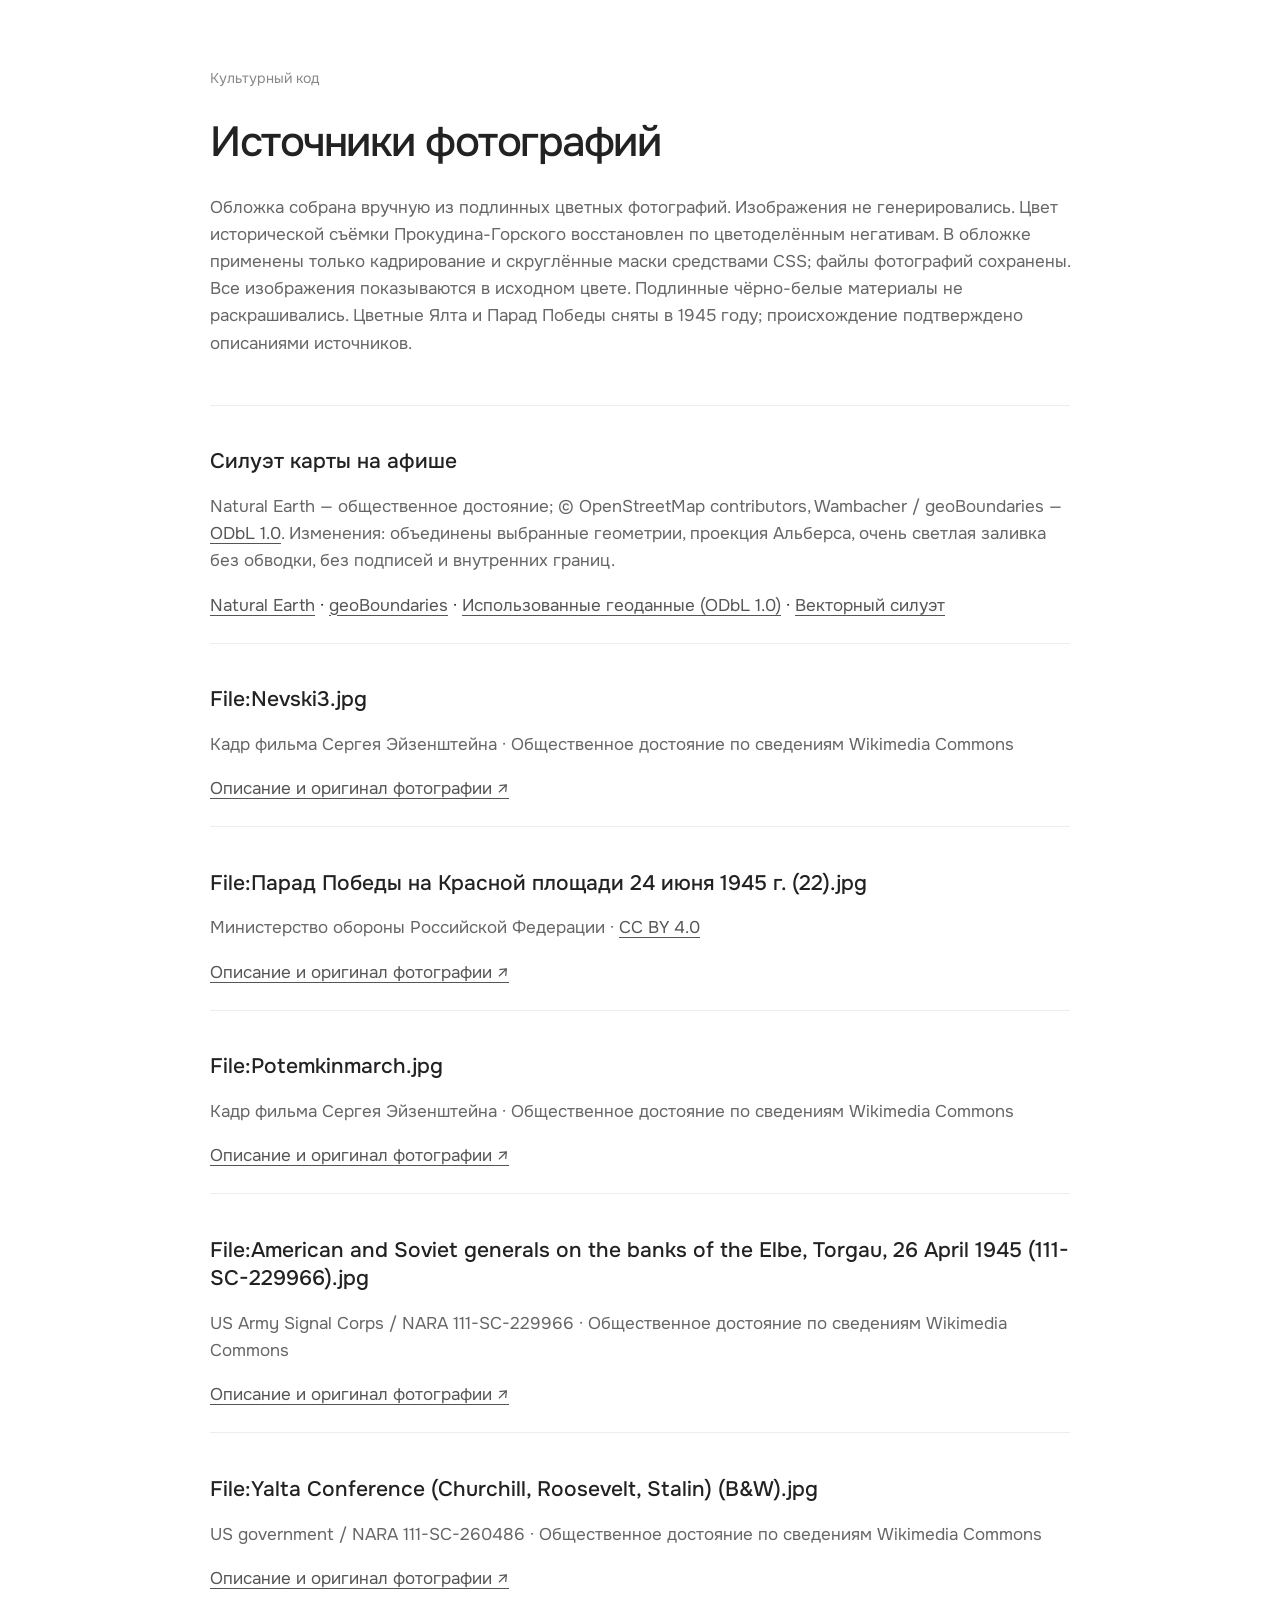
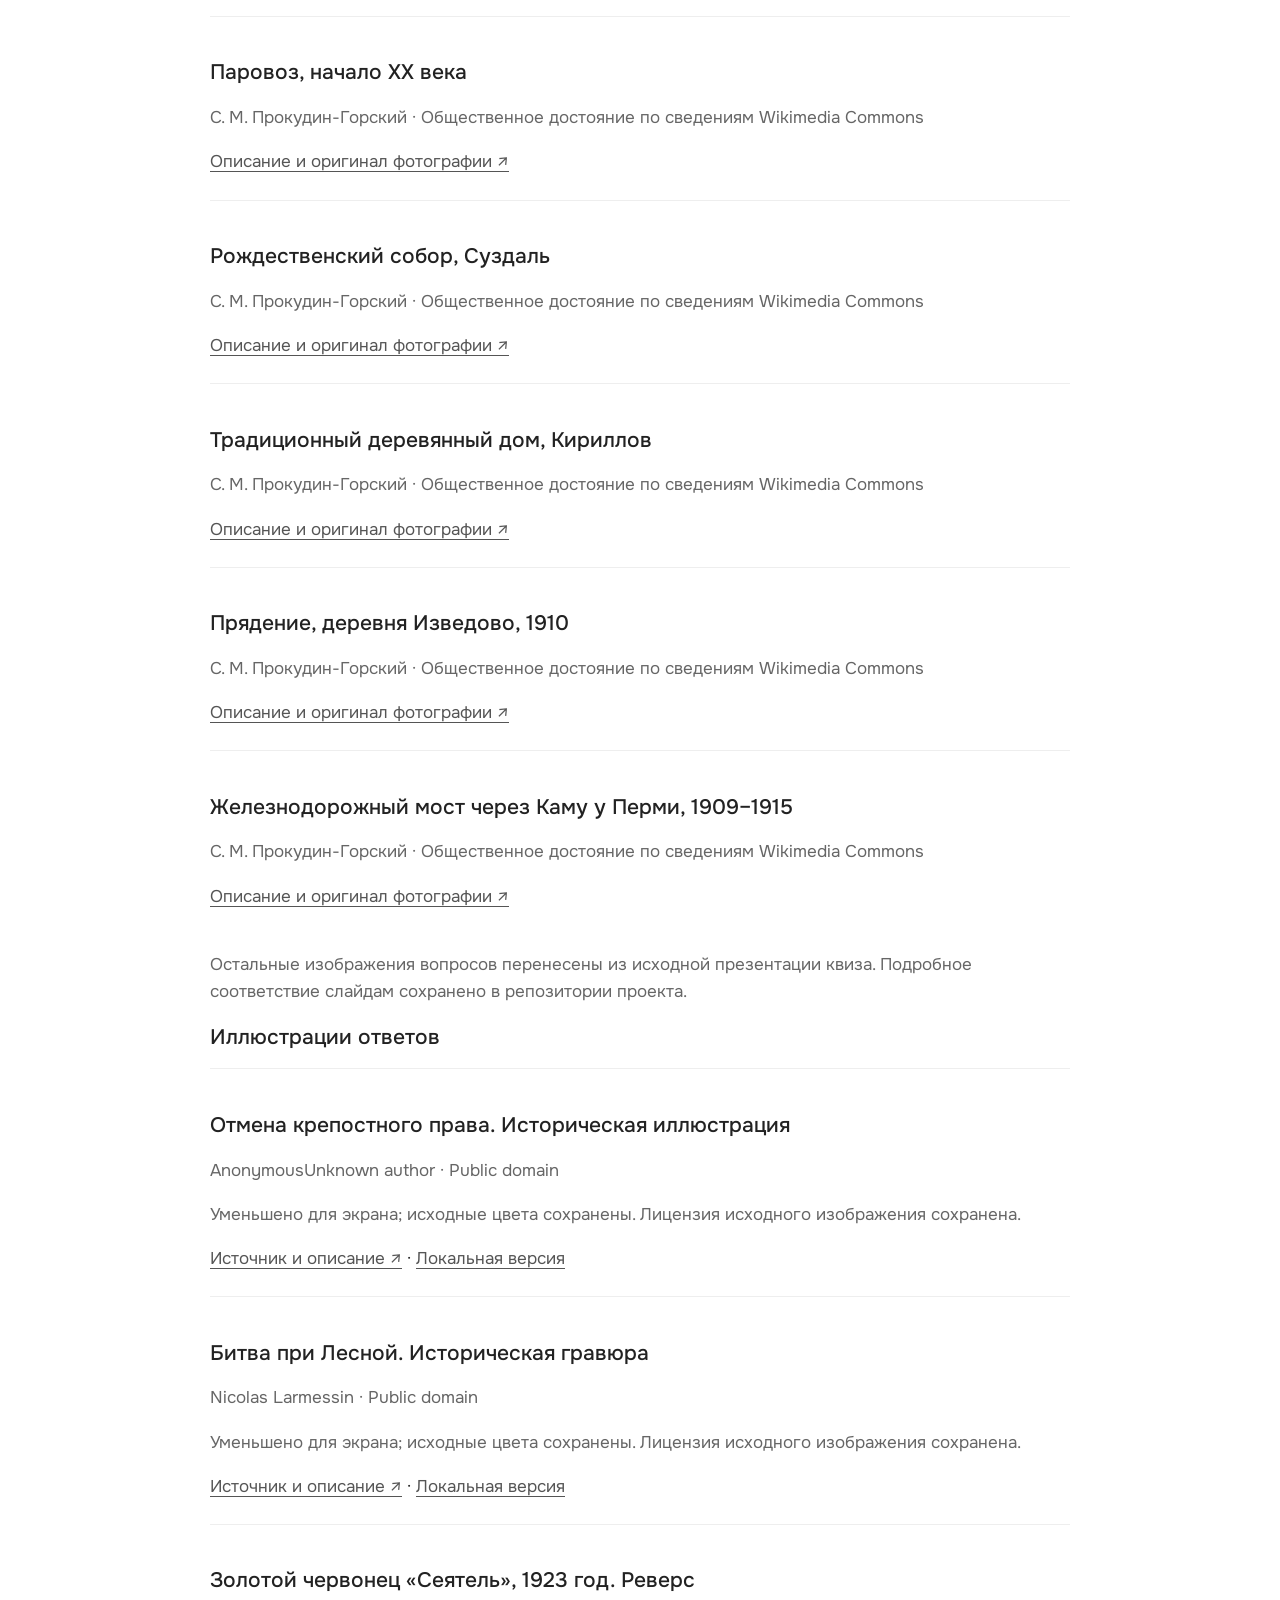
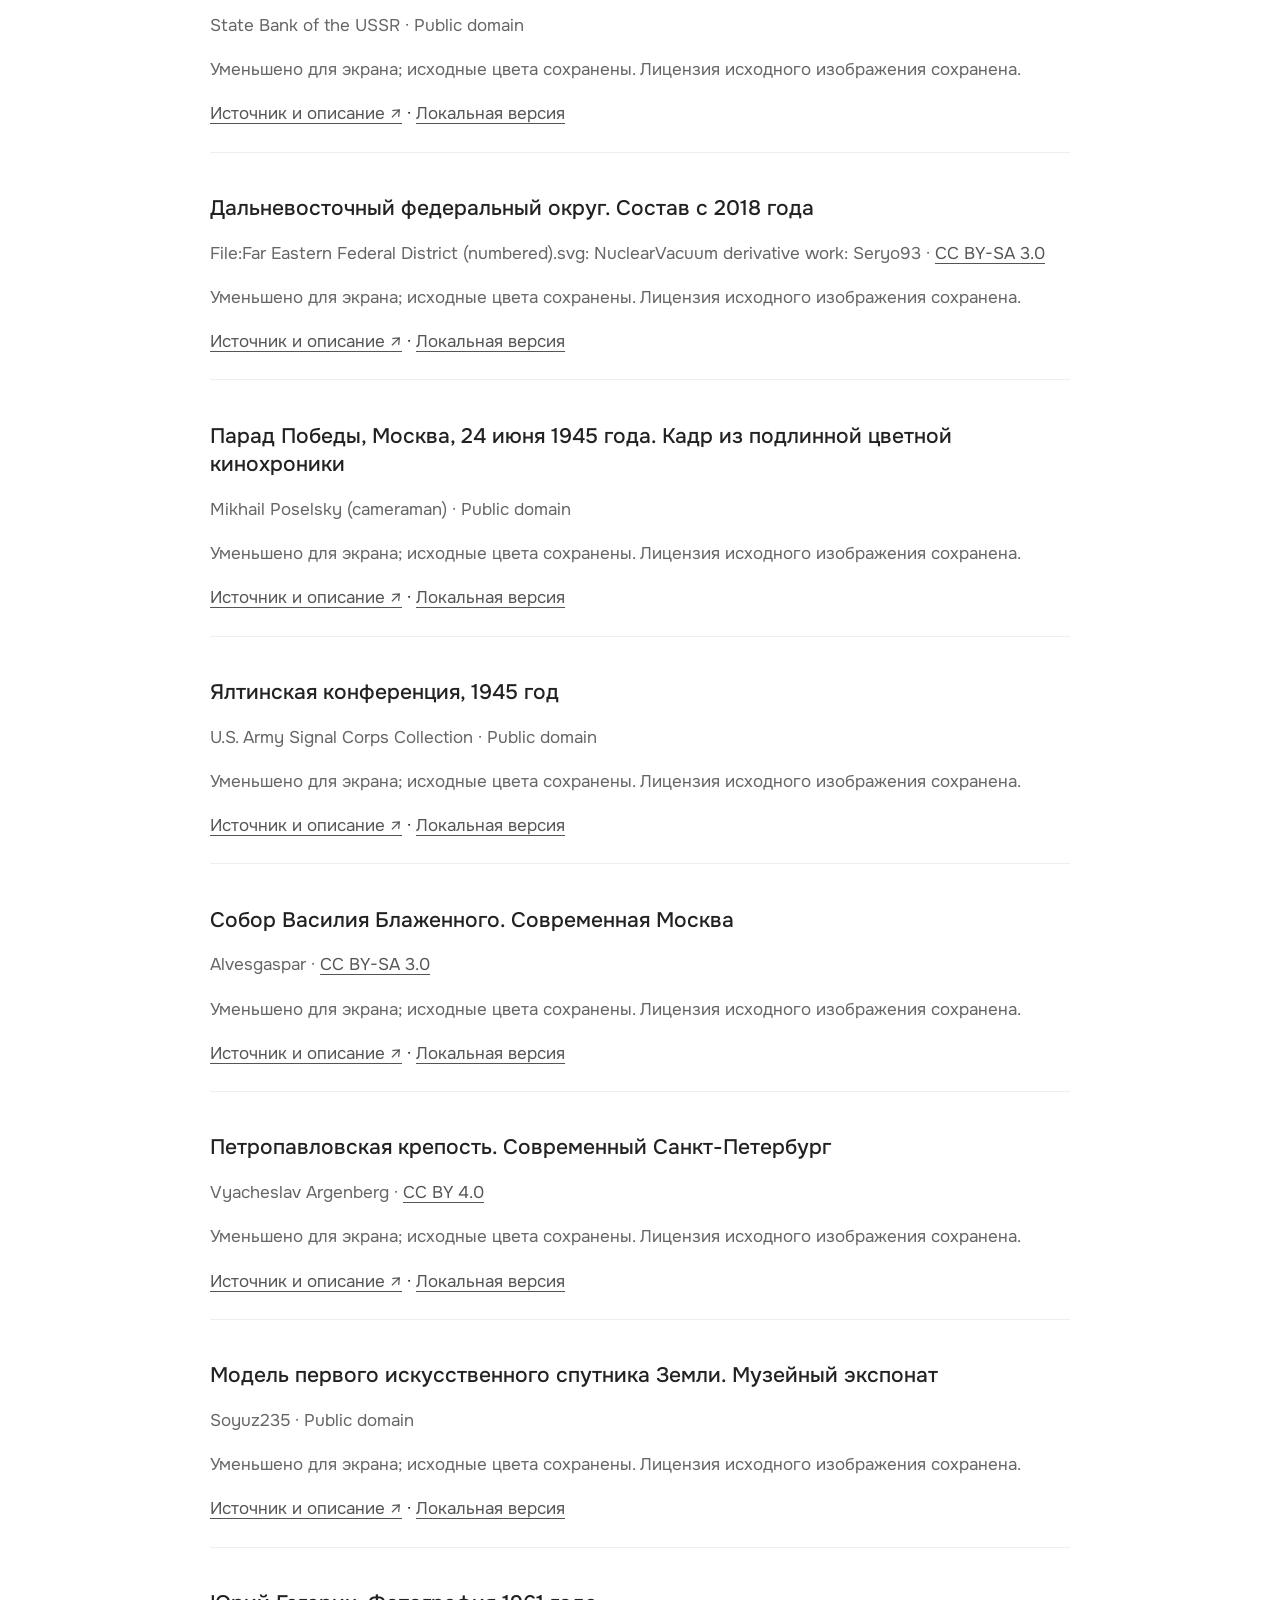
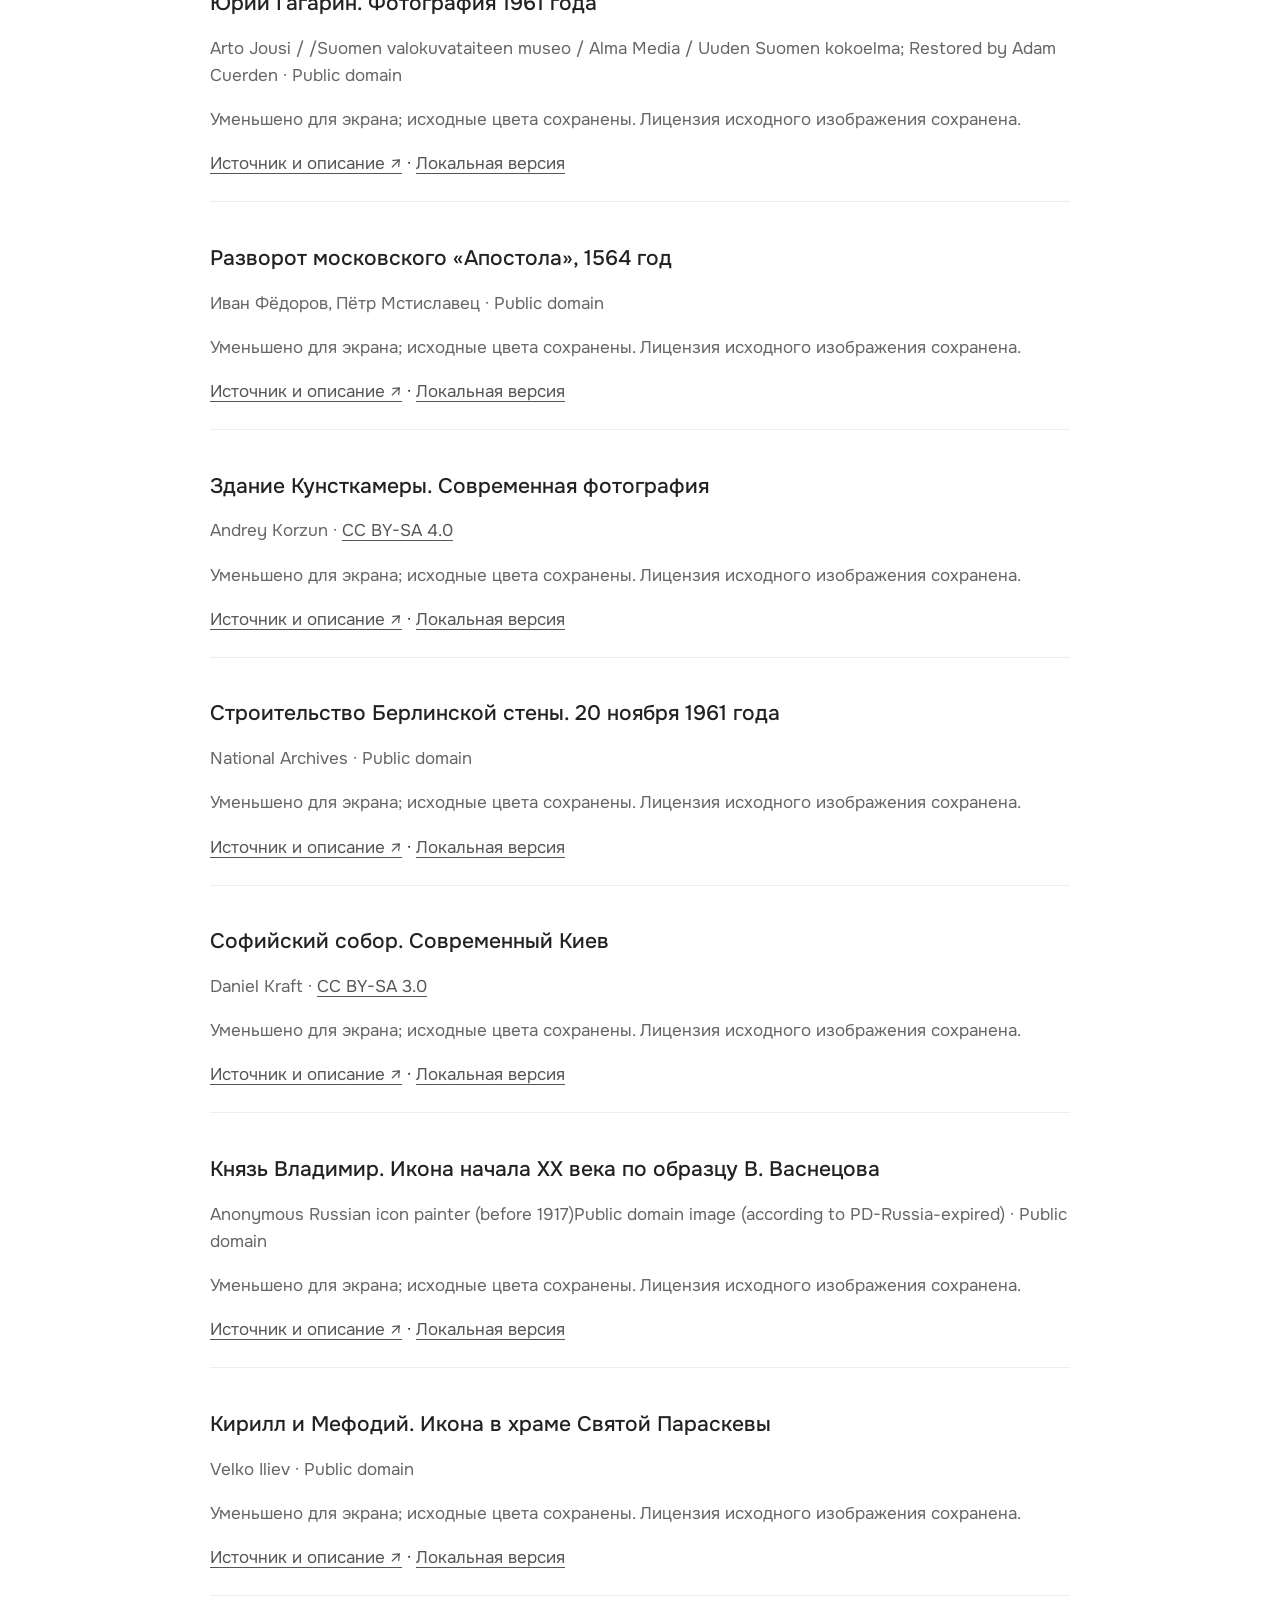
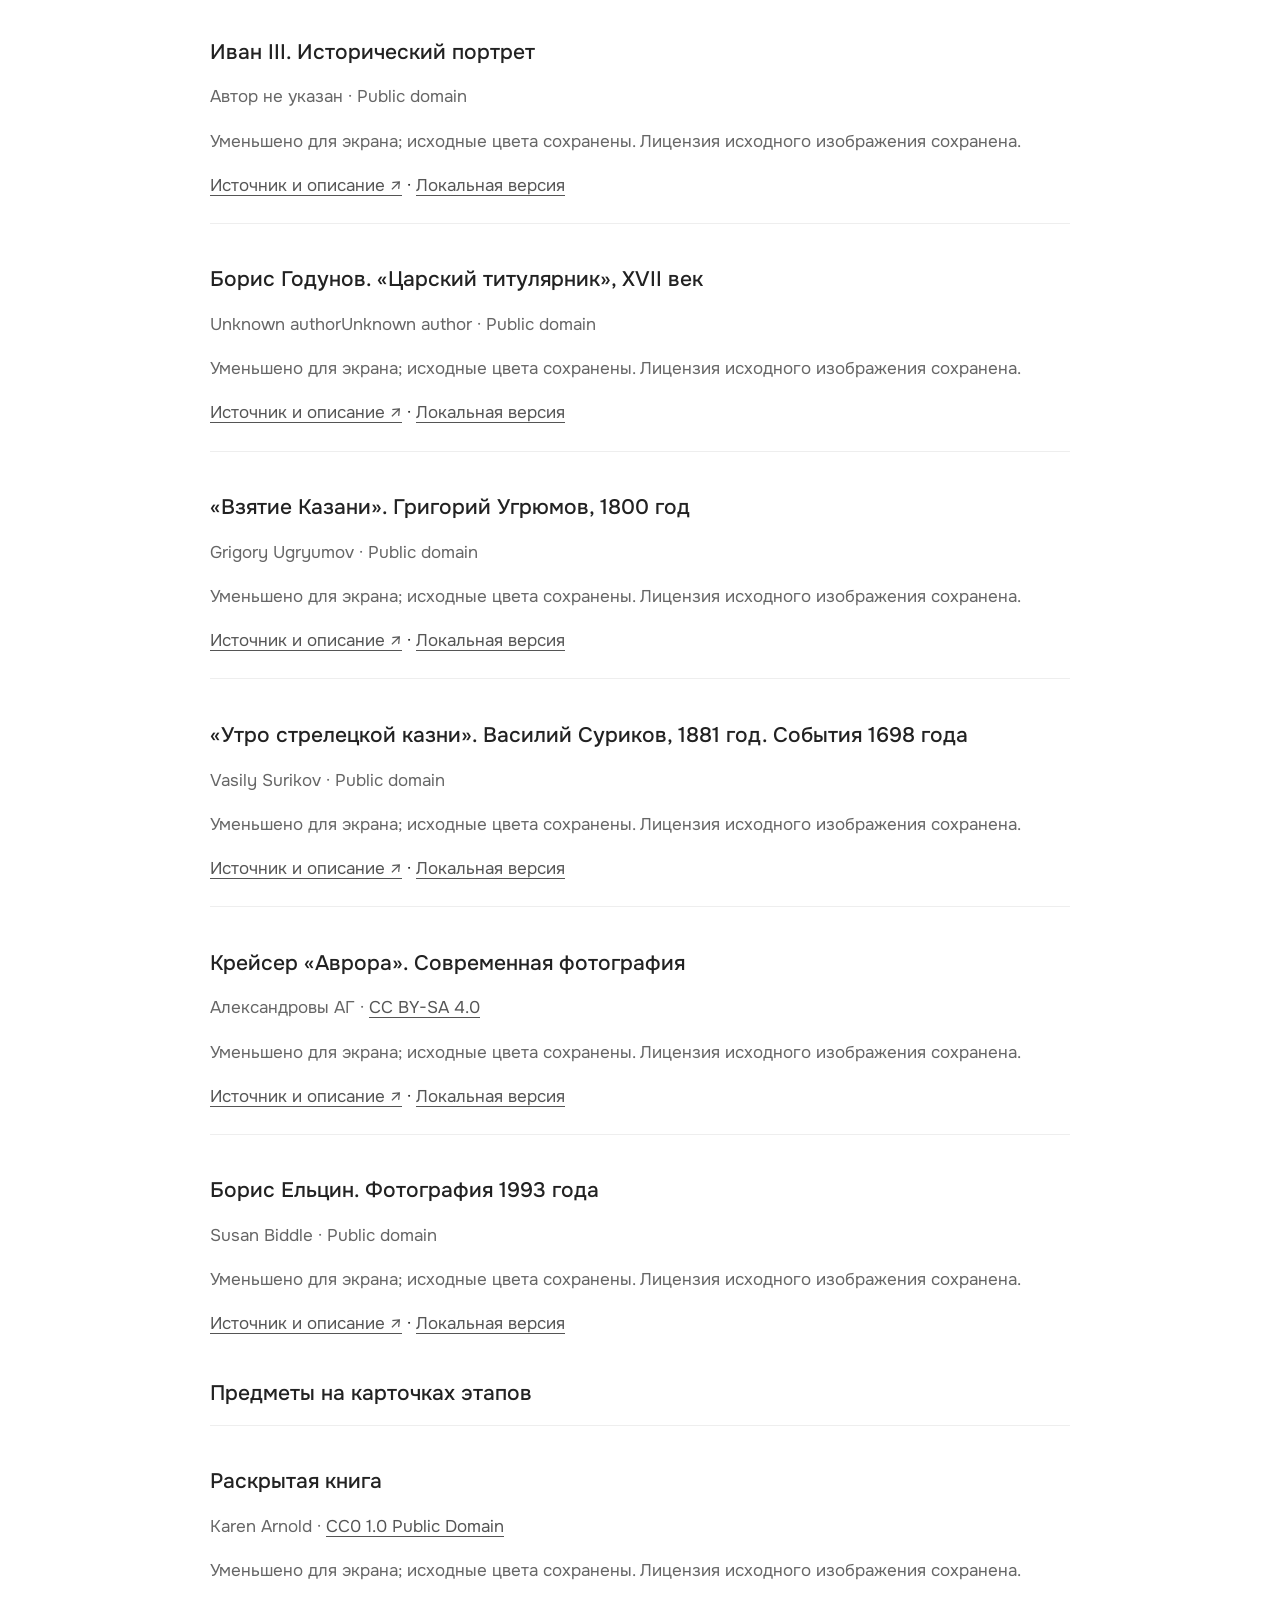
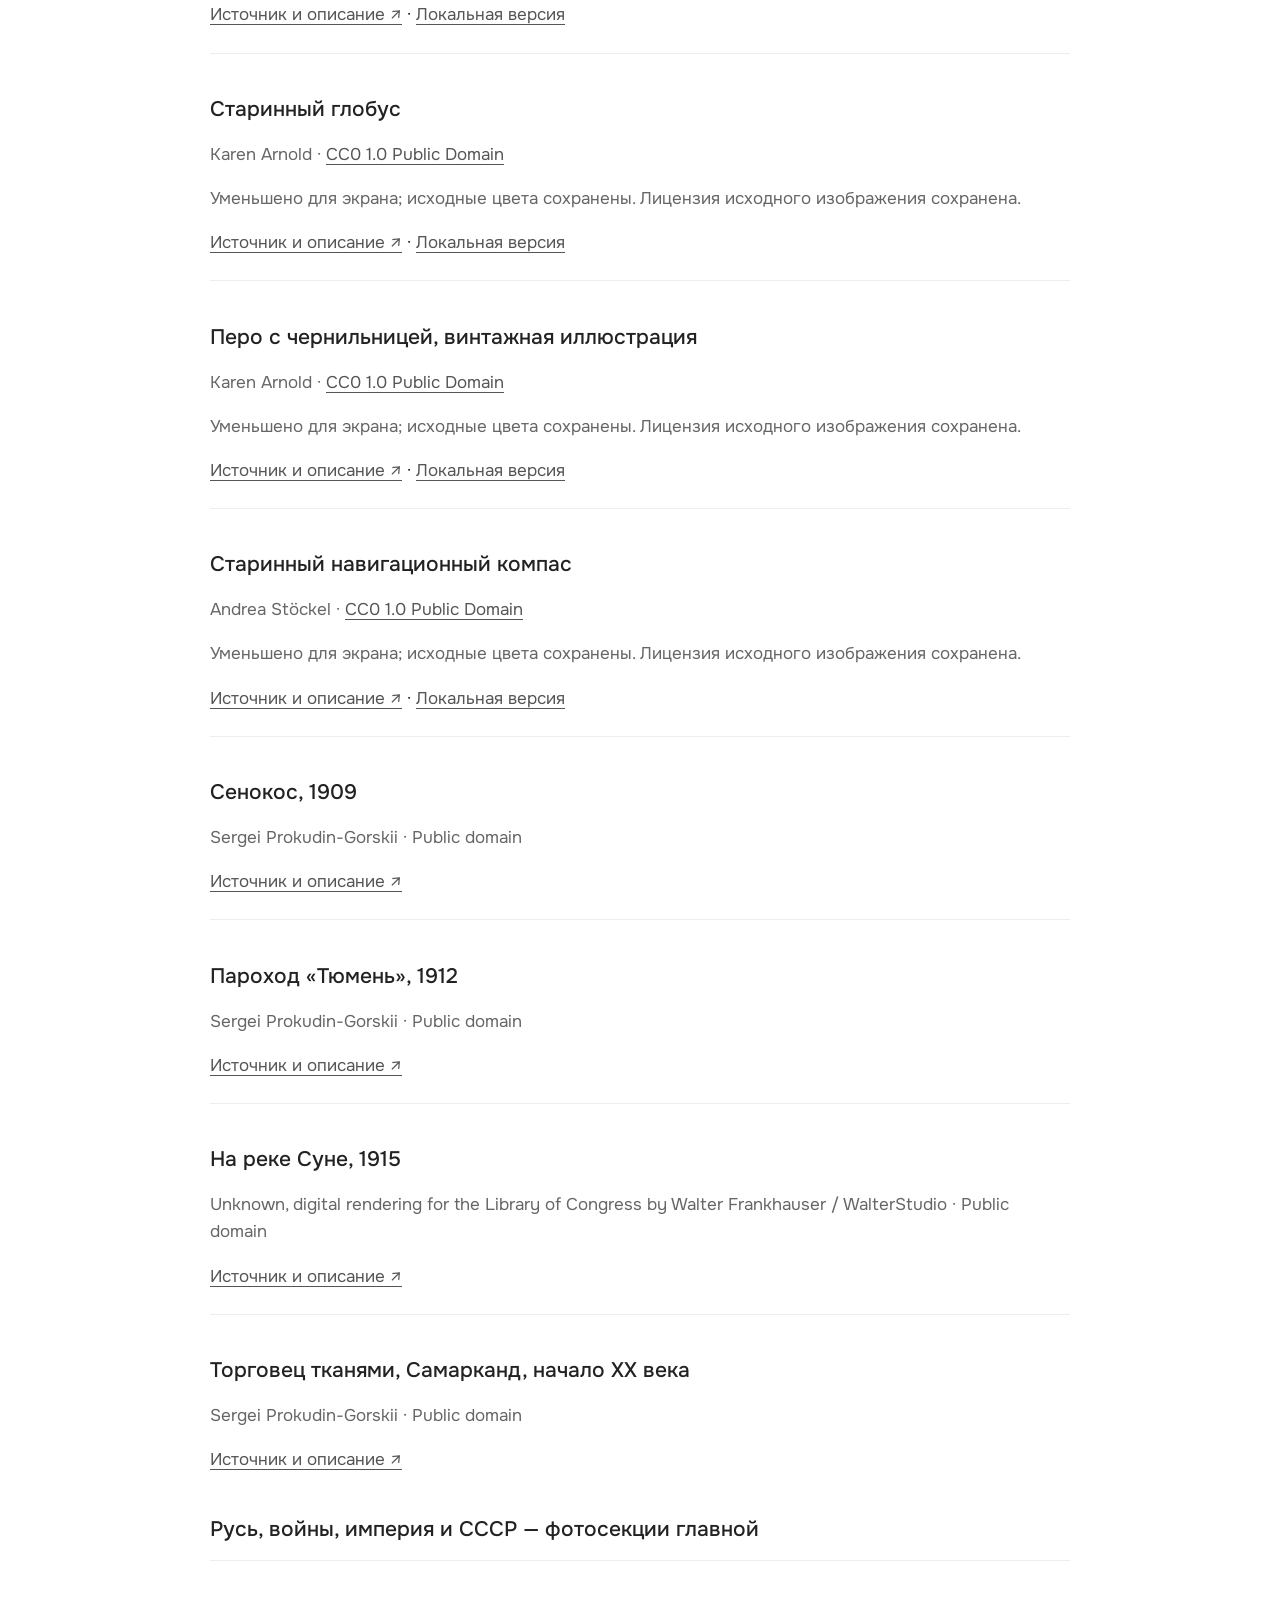
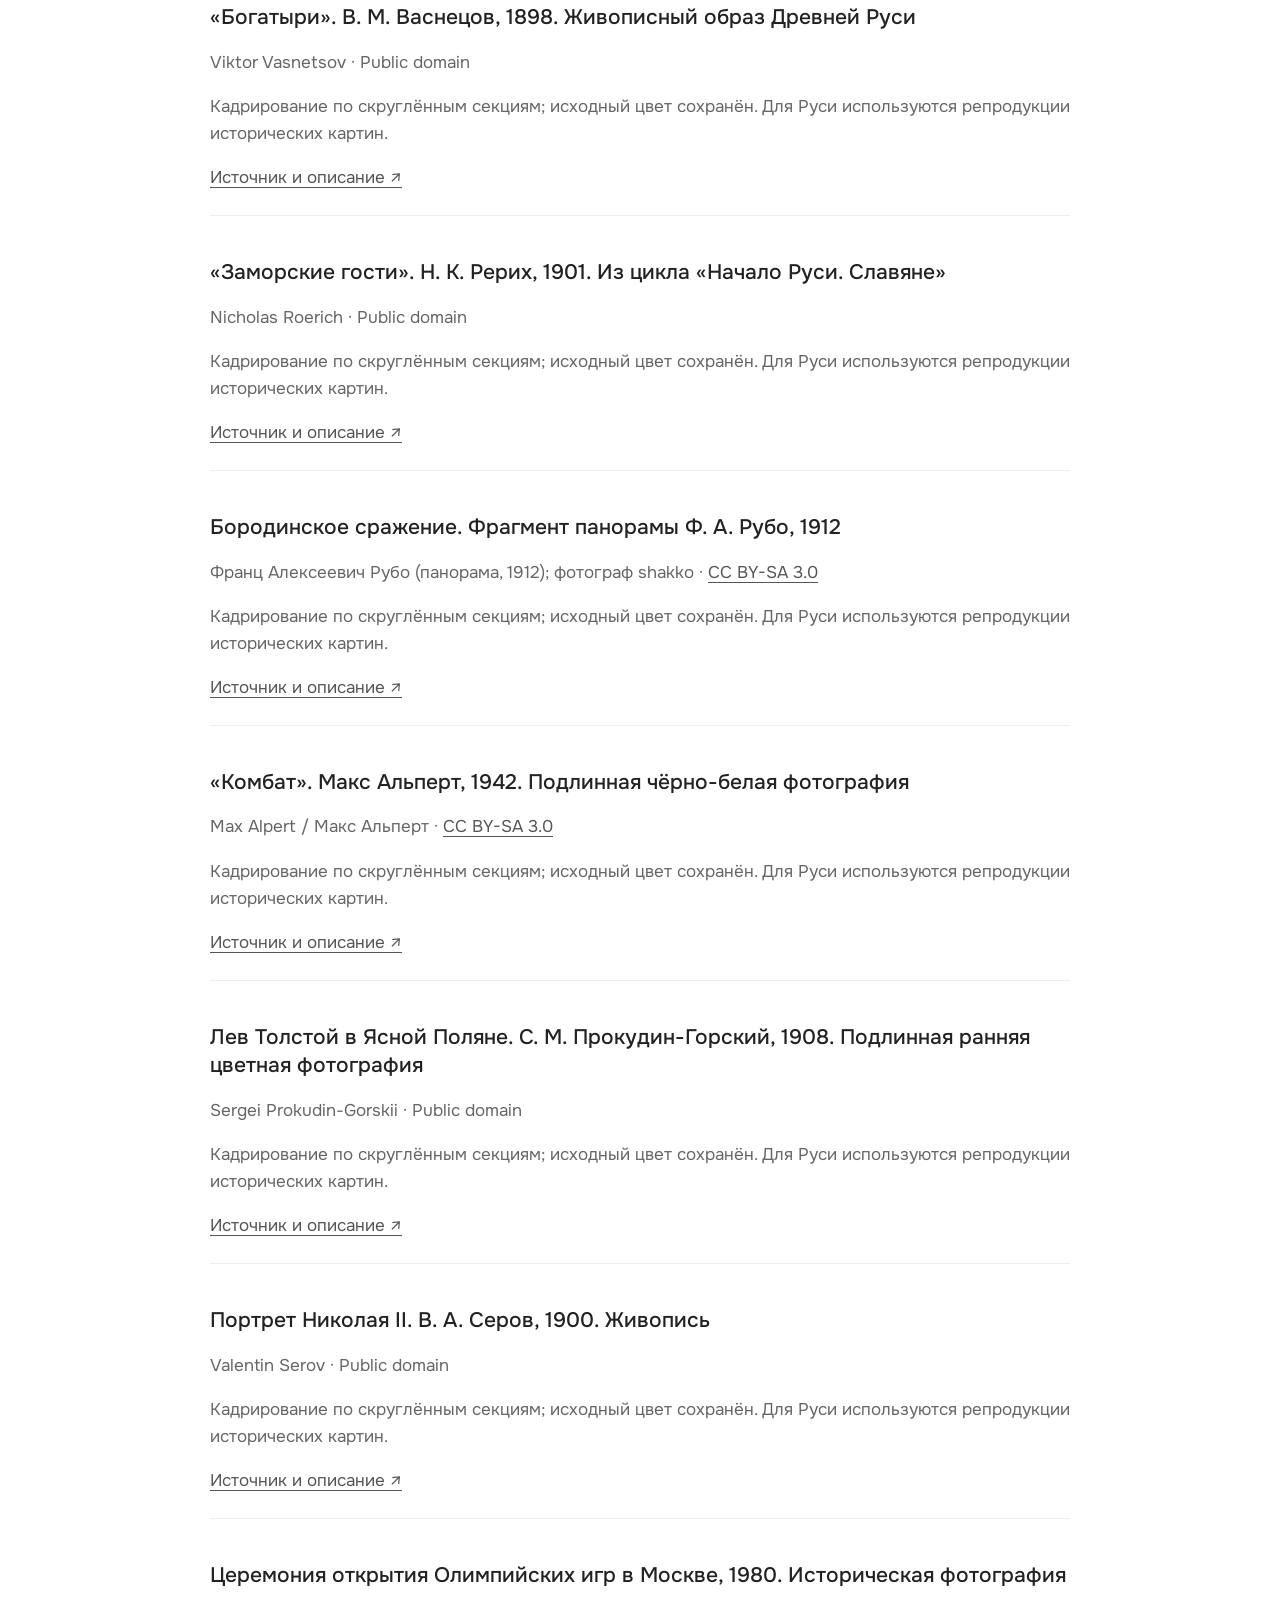
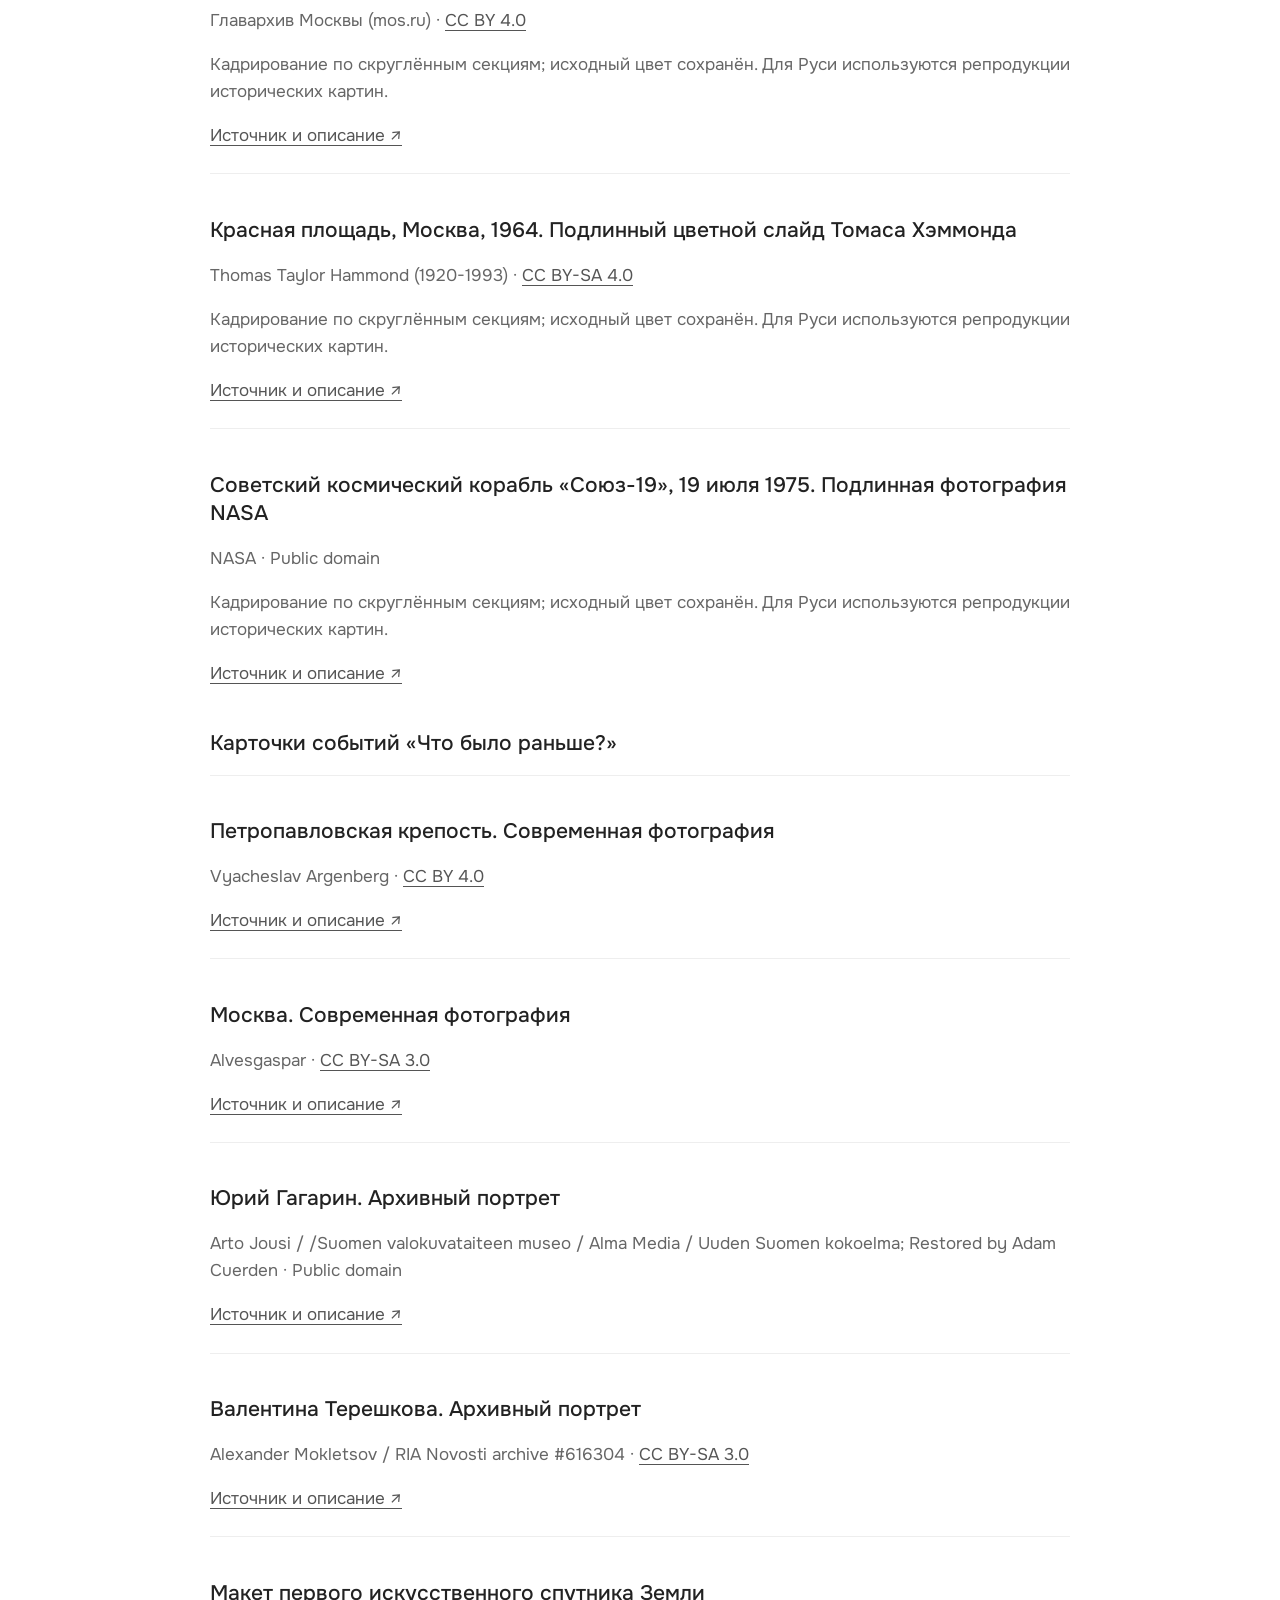
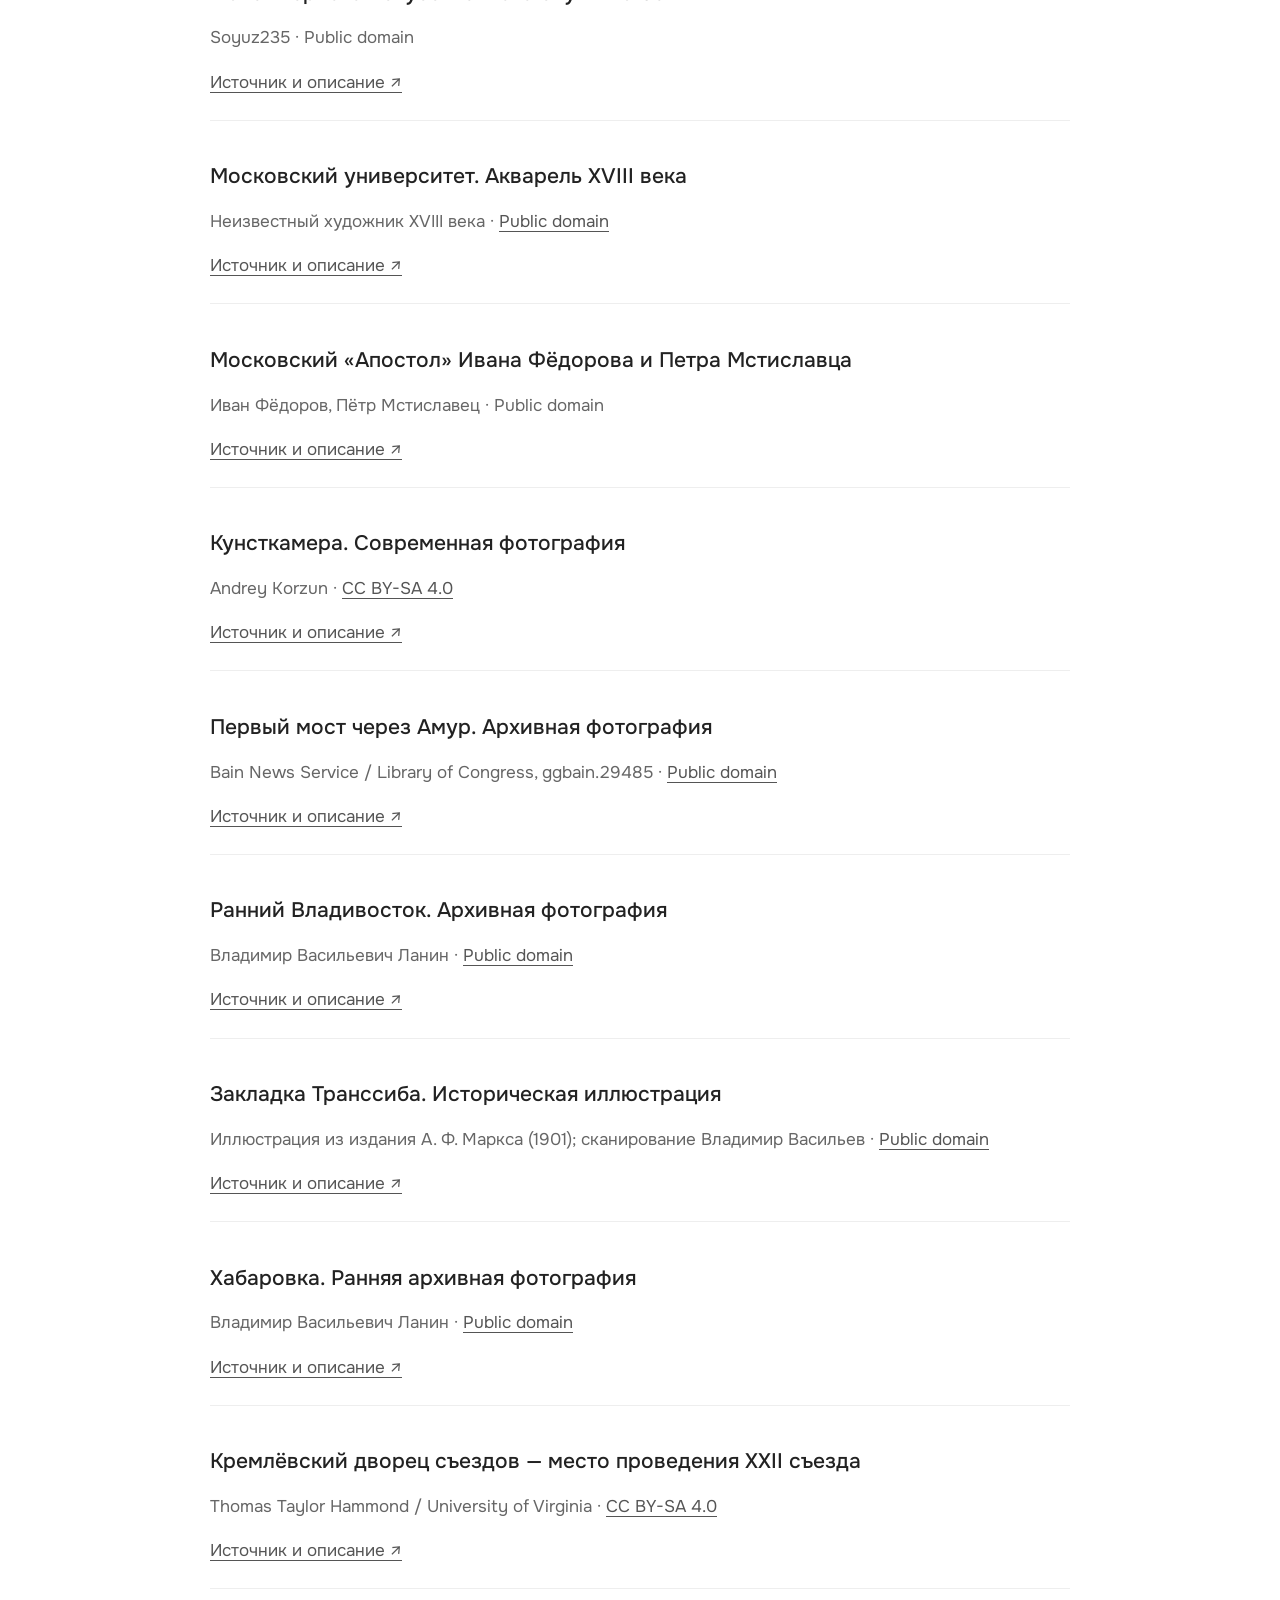
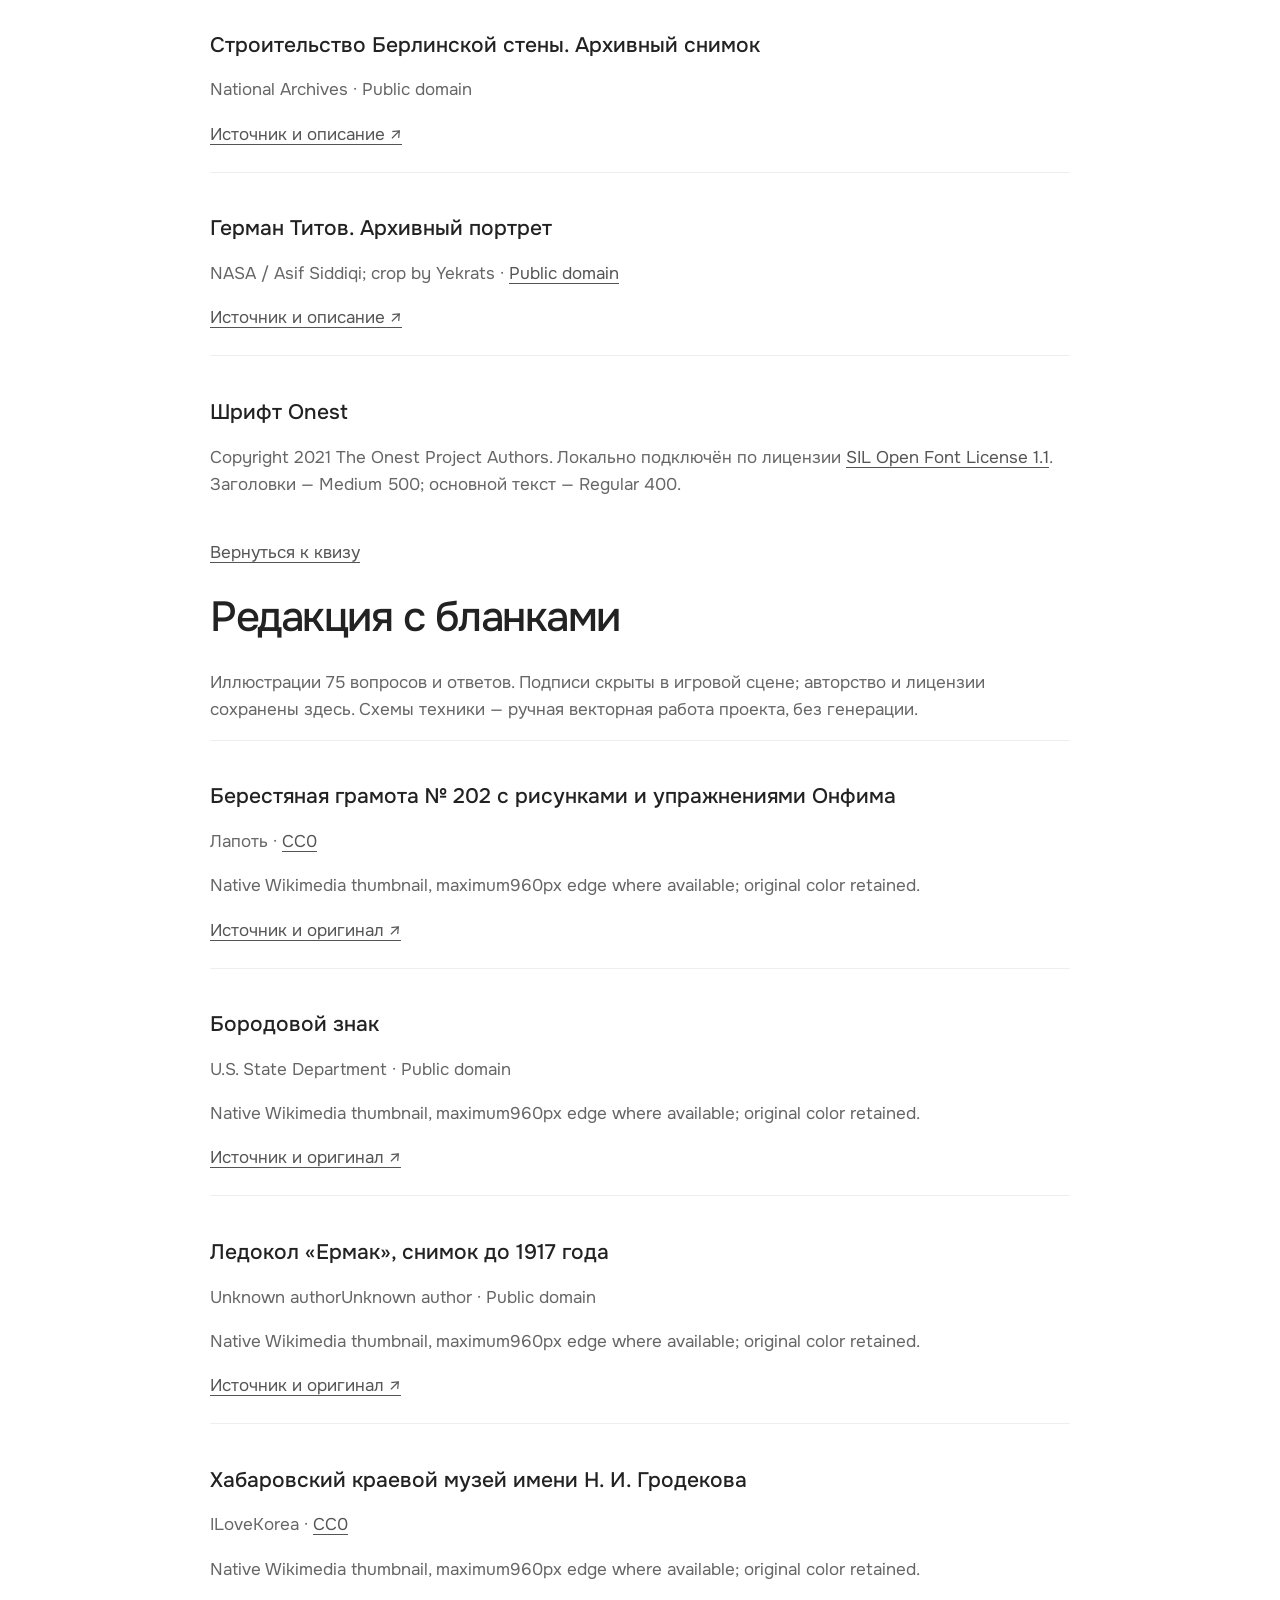
==== commit 9c14941f: "Add 75 illustrated paper quiz questions, timed rounds and statistics" ====
--- a/credits.html
+++ b/credits.html
@@ -1,2 +1,2 @@
 <!doctype html><html lang="ru"><meta charset="utf-8"><meta name="viewport" content="width=device-width,initial-scale=1"><title>Источники фотографий · Культурный код</title><style>@font-face{font-family:Onest;src:url(assets/fonts/Onest-Variable.ttf);font-weight:300 900}body{margin:0;padding:64px 24px;background:#fff;color:#222;font:400 17px/1.6 Onest,Arial,sans-serif}main{max-width:860px;margin:auto}h1{font-weight:500;font-size:42px;line-height:1.1;letter-spacing:-1.5px}h2{font-weight:500;font-size:21px;line-height:1.35}article{border-top:1px solid #eee;padding:24px 0}p{color:#666}a{color:#555;text-underline-offset:4px}header{margin-bottom:48px}small{color:#888}</style><main><header><small>Культурный код</small><h1>Источники фотографий</h1><p>Обложка собрана вручную из подлинных цветных фотографий. Изображения не генерировались. Цвет исторической съёмки Прокудина-Горского восстановлен по цветоделённым негативам. В обложке применены только кадрирование и скруглённые маски средствами CSS; файлы фотографий сохранены. Все изображения показываются в исходном цвете. Подлинные чёрно-белые материалы не раскрашивались. Цветные Ялта и Парад Победы сняты в 1945 году; происхождение подтверждено описаниями источников.</p></header><article><h2>Силуэт карты на афише</h2><p>Natural Earth — общественное достояние; © OpenStreetMap contributors, Wambacher / geoBoundaries — <a href="https://opendatacommons.org/licenses/odbl/1-0/">ODbL 1.0</a>. Изменения: объединены выбранные геометрии, проекция Альберса, очень светлая заливка без обводки, без подписей и внутренних границ.</p><a href="https://www.naturalearthdata.com/downloads/50m-cultural-vectors/50m-admin-0-countries-2/">Natural Earth</a> · <a href="https://www.geoboundaries.org/api/current/gbOpen/UKR/ADM1/">geoBoundaries</a> · <a href="source/russia-silhouette-geodata.geojson">Использованные геоданные (ODbL 1.0)</a> · <a href="assets/design/poster-russia-silhouette.svg">Векторный силуэт</a></article><article><h2>File:Nevski3.jpg</h2><p>Кадр фильма Сергея Эйзенштейна · Общественное достояние по сведениям Wikimedia Commons</p><a href="https://commons.wikimedia.org/wiki/File:Nevski3.jpg">Описание и оригинал фотографии ↗</a></article><article><h2>File:Парад Победы на Красной площади 24 июня 1945 г. (22).jpg</h2><p>Министерство обороны Российской Федерации · <a href="https://creativecommons.org/licenses/by/4.0/">CC BY 4.0</a></p><a href="https://commons.wikimedia.org/wiki/File:%D0%9F%D0%B0%D1%80%D0%B0%D0%B4_%D0%9F%D0%BE%D0%B1%D0%B5%D0%B4%D1%8B_%D0%BD%D0%B0_%D0%9A%D1%80%D0%B0%D1%81%D0%BD%D0%BE%D0%B9_%D0%BF%D0%BB%D0%BE%D1%89%D0%B0%D0%B4%D0%B8_24_%D0%B8%D1%8E%D0%BD%D1%8F_1945_%D0%B3._(22).jpg">Описание и оригинал фотографии ↗</a></article><article><h2>File:Potemkinmarch.jpg</h2><p>Кадр фильма Сергея Эйзенштейна · Общественное достояние по сведениям Wikimedia Commons</p><a href="https://commons.wikimedia.org/wiki/File:Potemkinmarch.jpg">Описание и оригинал фотографии ↗</a></article><article><h2>File:American and Soviet generals on the banks of the Elbe, Torgau, 26 April 1945 (111-SC-229966).jpg</h2><p>US Army Signal Corps / NARA 111-SC-229966 · Общественное достояние по сведениям Wikimedia Commons</p><a href="https://commons.wikimedia.org/wiki/File:American_and_Soviet_generals_on_the_banks_of_the_Elbe,_Torgau,_26_April_1945_(111-SC-229966).jpg">Описание и оригинал фотографии ↗</a></article><article><h2>File:Yalta Conference (Churchill, Roosevelt, Stalin) (B&amp;W).jpg</h2><p>US government / NARA 111-SC-260486 · Общественное достояние по сведениям Wikimedia Commons</p><a href="https://commons.wikimedia.org/wiki/File:Yalta_Conference_(Churchill,_Roosevelt,_Stalin)_(B%26W).jpg">Описание и оригинал фотографии ↗</a></article><article><h2>Паровоз, начало XX века</h2><p>С. М. Прокудин-Горский · Общественное достояние по сведениям Wikimedia Commons</p><a href="https://commons.wikimedia.org/wiki/File:Prokudin-Gorskii-26.jpg">Описание и оригинал фотографии ↗</a></article><article><h2>Рождественский собор, Суздаль</h2><p>С. М. Прокудин-Горский · Общественное достояние по сведениям Wikimedia Commons</p><a href="https://commons.wikimedia.org/wiki/File:Cathedral_of_the_Nativity_of_the_Theotokos_(Suzdal)_00.jpg">Описание и оригинал фотографии ↗</a></article><article><h2>Традиционный деревянный дом, Кириллов</h2><p>С. М. Прокудин-Горский · Общественное достояние по сведениям Wikimedia Commons</p><a href="https://commons.wikimedia.org/wiki/File:Russian_peasant_girls_in_front_of_a_traditional_wooden_house_in_Kirillov.jpg">Описание и оригинал фотографии ↗</a></article><article><h2>Прядение, деревня Изведово, 1910</h2><p>С. М. Прокудин-Горский · Общественное достояние по сведениям Wikimedia Commons</p><a href="https://commons.wikimedia.org/wiki/File:Russian_woman_spinning_yarn,_Izvedovo_village_(by_Sergei_Prokudin-Gorskii,_1910).jpg">Описание и оригинал фотографии ↗</a></article><article><h2>Железнодорожный мост через Каму у Перми, 1909–1915</h2><p>С. М. Прокудин-Горский · Общественное достояние по сведениям Wikimedia Commons</p><a href="https://commons.wikimedia.org/wiki/File:Prokudin-Gorskii-25.jpg">Описание и оригинал фотографии ↗</a></article><p>Остальные изображения вопросов перенесены из исходной презентации квиза. Подробное соответствие слайдам сохранено в репозитории проекта.</p><h2>Иллюстрации ответов</h2><article><h2>Отмена крепостного права. Историческая иллюстрация</h2><p>AnonymousUnknown author · Public domain</p><p>Уменьшено для экрана; исходные цвета сохранены. Лицензия исходного изображения сохранена.</p><a href="https://commons.wikimedia.org/wiki/File:Emancipation_of_the_serfs_in_1861.jpg">Источник и описание ↗</a> · <a href="assets/answer-history/emancipation.jpg">Локальная версия</a></article><article><h2>Битва при Лесной. Историческая гравюра</h2><p>Nicolas Larmessin · Public domain</p><p>Уменьшено для экрана; исходные цвета сохранены. Лицензия исходного изображения сохранена.</p><a href="https://commons.wikimedia.org/wiki/File:Battle_of_Lesnaya.png">Источник и описание ↗</a> · <a href="assets/answer-history/lesnaya.jpg">Локальная версия</a></article><article><h2>Золотой червонец «Сеятель», 1923 год. Реверс</h2><p>State Bank of the USSR · Public domain</p><p>Уменьшено для экрана; исходные цвета сохранены. Лицензия исходного изображения сохранена.</p><a href="https://commons.wikimedia.org/wiki/File:RR3213-0001R_Gold_Chervonets_1923_reverse.png">Источник и описание ↗</a> · <a href="assets/answer-history/chervonets.jpg">Локальная версия</a></article><article><h2>Дальневосточный федеральный округ. Состав с 2018 года</h2><p>File:Far Eastern Federal District (numbered).svg: NuclearVacuum
-derivative work: Seryo93 · <a href="https://creativecommons.org/licenses/by-sa/3.0">CC BY-SA 3.0</a></p><p>Уменьшено для экрана; исходные цвета сохранены. Лицензия исходного изображения сохранена.</p><a href="https://commons.wikimedia.org/wiki/File:Far_Eastern_Federal_District_(numbered,_2018_composition).svg">Источник и описание ↗</a> · <a href="assets/answer-history/far-east.jpg">Локальная версия</a></article><article><h2>Парад Победы, Москва, 24 июня 1945 года. Кадр из подлинной цветной кинохроники</h2><p>Mikhail Poselsky (cameraman) · Public domain</p><p>Уменьшено для экрана; исходные цвета сохранены. Лицензия исходного изображения сохранена.</p><a href="https://commons.wikimedia.org/wiki/File:Gleb_Baklanov_Salute_1945_Moscow_Victory_Parade.jpg">Источник и описание ↗</a> · <a href="assets/answer-history/victory-parade-1945-color.jpg">Локальная версия</a></article><article><h2>Ялтинская конференция, 1945 год</h2><p>U.S. Army Signal Corps Collection · Public domain</p><p>Уменьшено для экрана; исходные цвета сохранены. Лицензия исходного изображения сохранена.</p><a href="https://commons.wikimedia.org/wiki/File:Yalta_Conference_1945_Churchill,_Stalin,_Roosevelt.jpg">Источник и описание ↗</a> · <a href="assets/answer-history/yalta-1945-color.jpg">Локальная версия</a></article><article><h2>Собор Василия Блаженного. Современная Москва</h2><p>Alvesgaspar · <a href="https://creativecommons.org/licenses/by-sa/3.0">CC BY-SA 3.0</a></p><p>Уменьшено для экрана; исходные цвета сохранены. Лицензия исходного изображения сохранена.</p><a href="https://commons.wikimedia.org/wiki/File:Moscow_July_2011-4a.jpg">Источник и описание ↗</a> · <a href="assets/answer-history/moscow.jpg">Локальная версия</a></article><article><h2>Петропавловская крепость. Современный Санкт-Петербург</h2><p>Vyacheslav Argenberg · <a href="https://creativecommons.org/licenses/by/4.0">CC BY 4.0</a></p><p>Уменьшено для экрана; исходные цвета сохранены. Лицензия исходного изображения сохранена.</p><a href="https://commons.wikimedia.org/wiki/File:Saint_Petersburg_under_heavy_clouds,_Russia.jpg">Источник и описание ↗</a> · <a href="assets/answer-history/petersburg.jpg">Локальная версия</a></article><article><h2>Модель первого искусственного спутника Земли. Музейный экспонат</h2><p>Soyuz235 · Public domain</p><p>Уменьшено для экрана; исходные цвета сохранены. Лицензия исходного изображения сохранена.</p><a href="https://commons.wikimedia.org/wiki/File:Sputnik_1_satellite_model.png">Источник и описание ↗</a> · <a href="assets/answer-history/sputnik.jpg">Локальная версия</a></article><article><h2>Юрий Гагарин. Фотография 1961 года</h2><p>Arto Jousi / /Suomen valokuvataiteen museo / Alma Media / Uuden Suomen kokoelma; Restored by Adam Cuerden · Public domain</p><p>Уменьшено для экрана; исходные цвета сохранены. Лицензия исходного изображения сохранена.</p><a href="https://commons.wikimedia.org/wiki/File:Yuri_Gagarin_(1961)_-_Restoration.jpg">Источник и описание ↗</a> · <a href="assets/answer-history/gagarin.jpg">Локальная версия</a></article><article><h2>Разворот московского «Апостола», 1564 год</h2><p>Иван Фёдоров, Пётр Мстиславец · Public domain</p><p>Уменьшено для экрана; исходные цвета сохранены. Лицензия исходного изображения сохранена.</p><a href="https://commons.wikimedia.org/wiki/File:Apostol_1564_Spread.jpg">Источник и описание ↗</a> · <a href="assets/answer-history/book.jpg">Локальная версия</a></article><article><h2>Здание Кунсткамеры. Современная фотография</h2><p>Andrey Korzun · <a href="https://creativecommons.org/licenses/by-sa/4.0">CC BY-SA 4.0</a></p><p>Уменьшено для экрана; исходные цвета сохранены. Лицензия исходного изображения сохранена.</p><a href="https://commons.wikimedia.org/wiki/File:2018_Kunstkamera_building_01.jpg">Источник и описание ↗</a> · <a href="assets/answer-history/kunstkamera.jpg">Локальная версия</a></article><article><h2>Строительство Берлинской стены. 20 ноября 1961 года</h2><p>National Archives · Public domain</p><p>Уменьшено для экрана; исходные цвета сохранены. Лицензия исходного изображения сохранена.</p><a href="https://commons.wikimedia.org/wiki/File:Berlin_Wall_1961-11-20.jpg">Источник и описание ↗</a> · <a href="assets/answer-history/berlin-wall.jpg">Локальная версия</a></article><article><h2>Софийский собор. Современный Киев</h2><p>Daniel Kraft · <a href="https://creativecommons.org/licenses/by-sa/3.0">CC BY-SA 3.0</a></p><p>Уменьшено для экрана; исходные цвета сохранены. Лицензия исходного изображения сохранена.</p><a href="https://commons.wikimedia.org/wiki/File:Saint_Sophia_Cathedral_Kiev.jpg">Источник и описание ↗</a> · <a href="assets/answer-history/kyiv.jpg">Локальная версия</a></article><article><h2>Князь Владимир. Икона начала XX века по образцу В. Васнецова</h2><p>Anonymous Russian icon painter (before 1917)Public domain image (according to PD-Russia-expired) · Public domain</p><p>Уменьшено для экрана; исходные цвета сохранены. Лицензия исходного изображения сохранена.</p><a href="https://commons.wikimedia.org/wiki/File:Icon_of_S.Vladimir_by_anonymous_after_Vasnetsov_(20_c,_priv.coll).jpg">Источник и описание ↗</a> · <a href="assets/answer-history/vladimir.jpg">Локальная версия</a></article><article><h2>Кирилл и Мефодий. Икона в храме Святой Параскевы</h2><p>Velko Iliev · Public domain</p><p>Уменьшено для экрана; исходные цвета сохранены. Лицензия исходного изображения сохранена.</p><a href="https://commons.wikimedia.org/wiki/File:Cyril_and_Methodius_Icon_in_Saint_Paraskeva_Church_in_Popitsa.JPG">Источник и описание ↗</a> · <a href="assets/answer-history/cyril-methodius.jpg">Локальная версия</a></article><article><h2>Иван III. Исторический портрет</h2><p>Автор не указан · Public domain</p><p>Уменьшено для экрана; исходные цвета сохранены. Лицензия исходного изображения сохранена.</p><a href="https://commons.wikimedia.org/wiki/File:Ivan_III_of_Russia_3.jpg">Источник и описание ↗</a> · <a href="assets/answer-history/ivan-iii.jpg">Локальная версия</a></article><article><h2>Борис Годунов. «Царский титулярник», XVII век</h2><p>Unknown authorUnknown author · Public domain</p><p>Уменьшено для экрана; исходные цвета сохранены. Лицензия исходного изображения сохранена.</p><a href="https://commons.wikimedia.org/wiki/File:Boris_Godunov_from_Titulyarnik_(17th_c.,_GIM).jpg">Источник и описание ↗</a> · <a href="assets/answer-history/godunov.jpg">Локальная версия</a></article><article><h2>«Взятие Казани». Григорий Угрюмов, 1800 год</h2><p>Grigory Ugryumov · Public domain</p><p>Уменьшено для экрана; исходные цвета сохранены. Лицензия исходного изображения сохранена.</p><a href="https://commons.wikimedia.org/wiki/File:Capture_of_Kazan,_Ivan_the_Terrible_(Grigoriy_Ugryumov).jpg">Источник и описание ↗</a> · <a href="assets/answer-history/kazan.jpg">Локальная версия</a></article><article><h2>«Утро стрелецкой казни». Василий Суриков, 1881 год. События 1698 года</h2><p>Vasily Surikov · Public domain</p><p>Уменьшено для экрана; исходные цвета сохранены. Лицензия исходного изображения сохранена.</p><a href="https://commons.wikimedia.org/wiki/File:Vasily_Surikov_-_%D0%A3%D1%82%D1%80%D0%BE_%D1%81%D1%82%D1%80%D0%B5%D0%BB%D0%B5%D1%86%D0%BA%D0%BE%D0%B9_%D0%BA%D0%B0%D0%B7%D0%BD%D0%B8_-_Google_Art_Project.jpg">Источник и описание ↗</a> · <a href="assets/answer-history/streltsy.jpg">Локальная версия</a></article><article><h2>Крейсер «Аврора». Современная фотография</h2><p>Александровы АГ · <a href="https://creativecommons.org/licenses/by-sa/4.0">CC BY-SA 4.0</a></p><p>Уменьшено для экрана; исходные цвета сохранены. Лицензия исходного изображения сохранена.</p><a href="https://commons.wikimedia.org/wiki/File:0196Gb._Saint_Petersburg._Cruiser_%22Aurora%22.jpg">Источник и описание ↗</a> · <a href="assets/answer-history/aurora.jpg">Локальная версия</a></article><article><h2>Борис Ельцин. Фотография 1993 года</h2><p>Susan Biddle · Public domain</p><p>Уменьшено для экрана; исходные цвета сохранены. Лицензия исходного изображения сохранена.</p><a href="https://commons.wikimedia.org/wiki/File:Boris_Yeltsin_1993.jpg">Источник и описание ↗</a> · <a href="assets/answer-history/yeltsin.jpg">Локальная версия</a></article><h2>Предметы на карточках этапов</h2><article><h2>Раскрытая книга</h2><p>Karen Arnold · <a href="https://creativecommons.org/publicdomain/zero/1.0/">CC0 1.0 Public Domain</a></p><p>Уменьшено для экрана; исходные цвета сохранены. Лицензия исходного изображения сохранена.</p><a href="https://www.publicdomainpictures.net/en/view-image.php?image=467986&amp;picture=open-book-clipart">Источник и описание ↗</a> · <a href="assets/stage-objects/warmup-book.png">Локальная версия</a></article><article><h2>Старинный глобус</h2><p>Karen Arnold · <a href="https://creativecommons.org/publicdomain/zero/1.0/">CC0 1.0 Public Domain</a></p><p>Уменьшено для экрана; исходные цвета сохранены. Лицензия исходного изображения сохранена.</p><a href="https://www.publicdomainpictures.net/en/view-image.php?image=398526&amp;picture=globe-vintage-clipart">Источник и описание ↗</a> · <a href="assets/stage-objects/main-globe.png">Локальная версия</a></article><article><h2>Перо с чернильницей, винтажная иллюстрация</h2><p>Karen Arnold · <a href="https://creativecommons.org/publicdomain/zero/1.0/">CC0 1.0 Public Domain</a></p><p>Уменьшено для экрана; исходные цвета сохранены. Лицензия исходного изображения сохранена.</p><a href="https://www.publicdomainpictures.net/en/view-image.php?image=410764&amp;picture=feather-quill-ink-vintage">Источник и описание ↗</a> · <a href="assets/stage-objects/creative-quill.png">Локальная версия</a></article><article><h2>Старинный навигационный компас</h2><p>Andrea Stöckel · <a href="https://creativecommons.org/publicdomain/zero/1.0/">CC0 1.0 Public Domain</a></p><p>Уменьшено для экрана; исходные цвета сохранены. Лицензия исходного изображения сохранена.</p><a href="https://www.publicdomainpictures.net/en/view-image.php?image=413976&amp;picture=clipart-compass-navigation-vintage">Источник и описание ↗</a> · <a href="assets/stage-objects/captains-compass.png">Локальная версия</a></article><article><h2>Сенокос, 1909</h2><p>Sergei Prokudin-Gorskii · Public domain</p><a href="https://commons.wikimedia.org/wiki/File:Gorskii_04422u.jpg">Источник и описание ↗</a></article><article><h2>Пароход «Тюмень», 1912</h2><p>Sergei Prokudin-Gorskii · Public domain</p><a href="https://commons.wikimedia.org/wiki/File:Tyumen_Prokudin-Gorsky_1912.jpg">Источник и описание ↗</a></article><article><h2>На реке Суне, 1915</h2><p>Unknown, digital rendering for the Library of Congress by Walter Frankhauser / WalterStudio · Public domain</p><a href="https://commons.wikimedia.org/wiki/File:Prokudin-Gorsky.Suna_River.jpg">Источник и описание ↗</a></article><article><h2>Торговец тканями, Самарканд, начало XX века</h2><p>Sergei Prokudin-Gorskii · Public domain</p><a href="https://commons.wikimedia.org/wiki/File:Gorskii_03948u.jpg">Источник и описание ↗</a></article><h2>Русь, войны, империя и СССР — фотосекции главной</h2><article><h2>«Богатыри». В. М. Васнецов, 1898. Живописный образ Древней Руси</h2><p>Viktor Vasnetsov · Public domain</p><p>Кадрирование по скруглённым секциям; исходный цвет сохранён. Для Руси используются репродукции исторических картин.</p><a href="https://commons.wikimedia.org/wiki/File:1898_Vasnetsov_Bogatyrs_anagoria.JPG">Источник и описание ↗</a></article><article><h2>«Заморские гости». Н. К. Рерих, 1901. Из цикла «Начало Руси. Славяне»</h2><p>Nicholas Roerich · Public domain</p><p>Кадрирование по скруглённым секциям; исходный цвет сохранён. Для Руси используются репродукции исторических картин.</p><a href="https://commons.wikimedia.org/wiki/File:Nicholas_Roerich,_Guests_from_Overseas.jpg">Источник и описание ↗</a></article><article><h2>Бородинское сражение. Фрагмент панорамы Ф. А. Рубо, 1912</h2><p>Франц Алексеевич Рубо (панорама, 1912); фотограф shakko · <a href="https://creativecommons.org/licenses/by-sa/3.0">CC BY-SA 3.0</a></p><p>Кадрирование по скруглённым секциям; исходный цвет сохранён. Для Руси используются репродукции исторических картин.</p><a href="https://commons.wikimedia.org/wiki/File:Battle_of_Borodino_panorama_-_detail_04.jpg">Источник и описание ↗</a></article><article><h2>«Комбат». Макс Альперт, 1942. Подлинная чёрно-белая фотография</h2><p>Max Alpert / Макс Альперт · <a href="https://creativecommons.org/licenses/by-sa/3.0">CC BY-SA 3.0</a></p><p>Кадрирование по скруглённым секциям; исходный цвет сохранён. Для Руси используются репродукции исторических картин.</p><a href="https://commons.wikimedia.org/wiki/File:RIAN_archive_543_A_battalion_commander.jpg">Источник и описание ↗</a></article><article><h2>Лев Толстой в Ясной Поляне. С. М. Прокудин-Горский, 1908. Подлинная ранняя цветная фотография</h2><p>Sergei Prokudin-Gorskii · Public domain</p><p>Кадрирование по скруглённым секциям; исходный цвет сохранён. Для Руси используются репродукции исторических картин.</p><a href="https://commons.wikimedia.org/wiki/File:L.N.Tolstoy_Prokudin-Gorsky.jpg">Источник и описание ↗</a></article><article><h2>Портрет Николая II. В. А. Серов, 1900. Живопись</h2><p>Valentin Serov · Public domain</p><p>Кадрирование по скруглённым секциям; исходный цвет сохранён. Для Руси используются репродукции исторических картин.</p><a href="https://commons.wikimedia.org/wiki/File:%D0%92%D0%B0%D0%BB%D0%B5%D0%BD%D1%82%D0%B8%D0%BD_%D0%90._%D0%A1%D0%B5%D1%80%D0%BE%D0%B2_-_%D0%9F%D0%BE%D1%80%D1%82%D1%80%D0%B5%D1%82_%D0%9D%D0%B8%D0%BA%D0%BE%D0%BB%D0%B0%D1%8F_II_(%D0%A2%D1%80%D0%B5%D1%82%D1%8C%D1%8F%D0%BA%D0%BE%D0%B2%D1%81%D0%BA%D0%B0%D1%8F_%D0%B3%D0%B0%D0%BB%D0%B5%D1%80%D0%B5%D1%8F).jpg">Источник и описание ↗</a></article><article><h2>Церемония открытия Олимпийских игр в Москве, 1980. Историческая фотография</h2><p>Главархив Москвы (mos.ru) · <a href="https://creativecommons.org/licenses/by/4.0">CC BY 4.0</a></p><p>Кадрирование по скруглённым секциям; исходный цвет сохранён. Для Руси используются репродукции исторических картин.</p><a href="https://commons.wikimedia.org/wiki/File:Opening_of_1980_Summer_Olympics_01.jpg">Источник и описание ↗</a></article><article><h2>Красная площадь, Москва, 1964. Подлинный цветной слайд Томаса Хэммонда</h2><p>Thomas Taylor Hammond (1920-1993) · <a href="https://creativecommons.org/licenses/by-sa/4.0">CC BY-SA 4.0</a></p><p>Кадрирование по скруглённым секциям; исходный цвет сохранён. Для Руси используются репродукции исторических картин.</p><a href="https://commons.wikimedia.org/wiki/File:Moscow_Hammond_Slides_61.jpg">Источник и описание ↗</a></article><article><h2>Советский космический корабль «Союз-19», 19 июля 1975. Подлинная фотография NASA</h2><p>NASA · Public domain</p><p>Кадрирование по скруглённым секциям; исходный цвет сохранён. Для Руси используются репродукции исторических картин.</p><a href="https://commons.wikimedia.org/wiki/File:Soyuz_19_(Apollo_Soyuz_Test_Project)_spacecraft.jpg">Источник и описание ↗</a></article><h2>Карточки событий «Что было раньше?»</h2><article><h2>Петропавловская крепость. Современная фотография</h2><p>Vyacheslav Argenberg · <a href="https://creativecommons.org/licenses/by/4.0">CC BY 4.0</a></p><a href="https://commons.wikimedia.org/wiki/File:Saint_Petersburg_under_heavy_clouds,_Russia.jpg">Источник и описание ↗</a></article><article><h2>Москва. Современная фотография</h2><p>Alvesgaspar · <a href="https://creativecommons.org/licenses/by-sa/3.0">CC BY-SA 3.0</a></p><a href="https://commons.wikimedia.org/wiki/File:Moscow_July_2011-4a.jpg">Источник и описание ↗</a></article><article><h2>Юрий Гагарин. Архивный портрет</h2><p>Arto Jousi / /Suomen valokuvataiteen museo / Alma Media / Uuden Suomen kokoelma; Restored by Adam Cuerden · Public domain</p><a href="https://commons.wikimedia.org/wiki/File:Yuri_Gagarin_(1961)_-_Restoration.jpg">Источник и описание ↗</a></article><article><h2>Валентина Терешкова. Архивный портрет</h2><p>Alexander Mokletsov / RIA Novosti archive #616304 · <a href="https://creativecommons.org/licenses/by-sa/3.0/">CC BY-SA 3.0</a></p><a href="https://commons.wikimedia.org/wiki/File:Valentina_Tereshkova_%28January_1963%29.jpg">Источник и описание ↗</a></article><article><h2>Макет первого искусственного спутника Земли</h2><p>Soyuz235 · Public domain</p><a href="https://commons.wikimedia.org/wiki/File:Sputnik_1_satellite_model.png">Источник и описание ↗</a></article><article><h2>Московский университет. Акварель XVIII века</h2><p>Неизвестный художник XVIII века · <a href="https://creativecommons.org/publicdomain/mark/1.0/">Public domain</a></p><a href="https://commons.wikimedia.org/wiki/File:Mgu_1798.jpg">Источник и описание ↗</a></article><article><h2>Московский «Апостол» Ивана Фёдорова и Петра Мстиславца</h2><p>Иван Фёдоров, Пётр Мстиславец · Public domain</p><a href="https://commons.wikimedia.org/wiki/File:Apostol_1564_Spread.jpg">Источник и описание ↗</a></article><article><h2>Кунсткамера. Современная фотография</h2><p>Andrey Korzun · <a href="https://creativecommons.org/licenses/by-sa/4.0">CC BY-SA 4.0</a></p><a href="https://commons.wikimedia.org/wiki/File:2018_Kunstkamera_building_01.jpg">Источник и описание ↗</a></article><article><h2>Первый мост через Амур. Архивная фотография</h2><p>Bain News Service / Library of Congress, ggbain.29485 · <a href="https://www.loc.gov/rr/print/res/274_bain.html">Public domain</a></p><a href="https://commons.wikimedia.org/wiki/File:East_end%2C_Amur_Bridge_1_7-8_miles_LCCN2014709643.jpg">Источник и описание ↗</a></article><article><h2>Ранний Владивосток. Архивная фотография</h2><p>Владимир Васильевич Ланин · <a href="https://commons.wikimedia.org/wiki/Template:PD-Russia-expired">Public domain</a></p><a href="https://commons.wikimedia.org/wiki/File:%D0%92%D0%BB%D0%B0%D0%B4%D0%B8%D0%B2%D0%BE%D1%81%D1%82%D0%BE%D0%BA._%D0%92%D0%B8%D0%B4_%D1%83%D0%BB%D0%B8%D1%86%D1%8B_%D0%A1%D0%B2%D0%B5%D1%82%D0%BB%D0%B0%D0%BD%D1%81%D0%BA%D0%BE%D0%B9_%28%D1%84%D0%BE%D1%82%D0%BE%D0%B3%D1%80%D0%B0%D1%84%D0%B8%D1%8F_%D0%92._%D0%92._%D0%9B%D0%B0%D0%BD%D0%B8%D0%BD%D0%B0_%E2%84%96_76%29.jpg">Источник и описание ↗</a></article><article><h2>Закладка Транссиба. Историческая иллюстрация</h2><p>Иллюстрация из издания А. Ф. Маркса (1901); сканирование Владимир Васильев · <a href="https://creativecommons.org/publicdomain/mark/1.0/">Public domain</a></p><a href="https://commons.wikimedia.org/wiki/File:%D0%97%D0%B0%D0%BA%D0%BB%D0%B0%D0%B4%D0%BA%D0%B0_%D0%B2%D0%B5%D0%BB%D0%B8%D0%BA%D0%BE%D0%B9_%D1%81%D0%B8%D0%B1%D0%B8%D1%80%D1%81%D0%BA%D0%BE%D0%B9_%D0%B4%D0%BE%D1%80%D0%BE%D0%B3%D0%B8%2C_1891.jpg">Источник и описание ↗</a></article><article><h2>Хабаровка. Ранняя архивная фотография</h2><p>Владимир Васильевич Ланин · <a href="https://commons.wikimedia.org/wiki/Template:PD-Russia-expired">Public domain</a></p><a href="https://commons.wikimedia.org/wiki/File:%D0%A5%D0%B0%D0%B1%D0%B0%D1%80%D0%BE%D0%B2%D0%BA%D0%B0._%D0%92%D0%B8%D0%B4_2_%28%D1%84%D0%BE%D1%82%D0%BE%D0%B3%D1%80%D0%B0%D1%84%D0%B8%D1%8F_%D0%92._%D0%92._%D0%9B%D0%B0%D0%BD%D0%B8%D0%BD%D0%B0%29.jpg">Источник и описание ↗</a></article><article><h2>Кремлёвский дворец съездов — место проведения XXII съезда</h2><p>Thomas Taylor Hammond / University of Virginia · <a href="https://creativecommons.org/licenses/by-sa/4.0/">CC BY-SA 4.0</a></p><a href="https://commons.wikimedia.org/wiki/File:State_Kremlin_Palace_1964.jpg">Источник и описание ↗</a></article><article><h2>Строительство Берлинской стены. Архивный снимок</h2><p>National Archives · Public domain</p><a href="https://commons.wikimedia.org/wiki/File:Berlin_Wall_1961-11-20.jpg">Источник и описание ↗</a></article><article><h2>Герман Титов. Архивный портрет</h2><p>NASA / Asif Siddiqi; crop by Yekrats · <a href="https://commons.wikimedia.org/wiki/Template:PD-USGov-NASA">Public domain</a></p><a href="https://commons.wikimedia.org/wiki/File:German_Titov.JPG">Источник и описание ↗</a></article><article><h2>Шрифт Onest</h2><p>Copyright 2021 The Onest Project Authors. Локально подключён по лицензии <a href="assets/fonts/Onest-OFL.txt">SIL Open Font License 1.1</a>. Заголовки — Medium 500; основной текст — Regular 400.</p></article><a href="index.html">Вернуться к квизу</a></main></html>+derivative work: Seryo93 · <a href="https://creativecommons.org/licenses/by-sa/3.0">CC BY-SA 3.0</a></p><p>Уменьшено для экрана; исходные цвета сохранены. Лицензия исходного изображения сохранена.</p><a href="https://commons.wikimedia.org/wiki/File:Far_Eastern_Federal_District_(numbered,_2018_composition).svg">Источник и описание ↗</a> · <a href="assets/answer-history/far-east.jpg">Локальная версия</a></article><article><h2>Парад Победы, Москва, 24 июня 1945 года. Кадр из подлинной цветной кинохроники</h2><p>Mikhail Poselsky (cameraman) · Public domain</p><p>Уменьшено для экрана; исходные цвета сохранены. Лицензия исходного изображения сохранена.</p><a href="https://commons.wikimedia.org/wiki/File:Gleb_Baklanov_Salute_1945_Moscow_Victory_Parade.jpg">Источник и описание ↗</a> · <a href="assets/answer-history/victory-parade-1945-color.jpg">Локальная версия</a></article><article><h2>Ялтинская конференция, 1945 год</h2><p>U.S. Army Signal Corps Collection · Public domain</p><p>Уменьшено для экрана; исходные цвета сохранены. Лицензия исходного изображения сохранена.</p><a href="https://commons.wikimedia.org/wiki/File:Yalta_Conference_1945_Churchill,_Stalin,_Roosevelt.jpg">Источник и описание ↗</a> · <a href="assets/answer-history/yalta-1945-color.jpg">Локальная версия</a></article><article><h2>Собор Василия Блаженного. Современная Москва</h2><p>Alvesgaspar · <a href="https://creativecommons.org/licenses/by-sa/3.0">CC BY-SA 3.0</a></p><p>Уменьшено для экрана; исходные цвета сохранены. Лицензия исходного изображения сохранена.</p><a href="https://commons.wikimedia.org/wiki/File:Moscow_July_2011-4a.jpg">Источник и описание ↗</a> · <a href="assets/answer-history/moscow.jpg">Локальная версия</a></article><article><h2>Петропавловская крепость. Современный Санкт-Петербург</h2><p>Vyacheslav Argenberg · <a href="https://creativecommons.org/licenses/by/4.0">CC BY 4.0</a></p><p>Уменьшено для экрана; исходные цвета сохранены. Лицензия исходного изображения сохранена.</p><a href="https://commons.wikimedia.org/wiki/File:Saint_Petersburg_under_heavy_clouds,_Russia.jpg">Источник и описание ↗</a> · <a href="assets/answer-history/petersburg.jpg">Локальная версия</a></article><article><h2>Модель первого искусственного спутника Земли. Музейный экспонат</h2><p>Soyuz235 · Public domain</p><p>Уменьшено для экрана; исходные цвета сохранены. Лицензия исходного изображения сохранена.</p><a href="https://commons.wikimedia.org/wiki/File:Sputnik_1_satellite_model.png">Источник и описание ↗</a> · <a href="assets/answer-history/sputnik.jpg">Локальная версия</a></article><article><h2>Юрий Гагарин. Фотография 1961 года</h2><p>Arto Jousi / /Suomen valokuvataiteen museo / Alma Media / Uuden Suomen kokoelma; Restored by Adam Cuerden · Public domain</p><p>Уменьшено для экрана; исходные цвета сохранены. Лицензия исходного изображения сохранена.</p><a href="https://commons.wikimedia.org/wiki/File:Yuri_Gagarin_(1961)_-_Restoration.jpg">Источник и описание ↗</a> · <a href="assets/answer-history/gagarin.jpg">Локальная версия</a></article><article><h2>Разворот московского «Апостола», 1564 год</h2><p>Иван Фёдоров, Пётр Мстиславец · Public domain</p><p>Уменьшено для экрана; исходные цвета сохранены. Лицензия исходного изображения сохранена.</p><a href="https://commons.wikimedia.org/wiki/File:Apostol_1564_Spread.jpg">Источник и описание ↗</a> · <a href="assets/answer-history/book.jpg">Локальная версия</a></article><article><h2>Здание Кунсткамеры. Современная фотография</h2><p>Andrey Korzun · <a href="https://creativecommons.org/licenses/by-sa/4.0">CC BY-SA 4.0</a></p><p>Уменьшено для экрана; исходные цвета сохранены. Лицензия исходного изображения сохранена.</p><a href="https://commons.wikimedia.org/wiki/File:2018_Kunstkamera_building_01.jpg">Источник и описание ↗</a> · <a href="assets/answer-history/kunstkamera.jpg">Локальная версия</a></article><article><h2>Строительство Берлинской стены. 20 ноября 1961 года</h2><p>National Archives · Public domain</p><p>Уменьшено для экрана; исходные цвета сохранены. Лицензия исходного изображения сохранена.</p><a href="https://commons.wikimedia.org/wiki/File:Berlin_Wall_1961-11-20.jpg">Источник и описание ↗</a> · <a href="assets/answer-history/berlin-wall.jpg">Локальная версия</a></article><article><h2>Софийский собор. Современный Киев</h2><p>Daniel Kraft · <a href="https://creativecommons.org/licenses/by-sa/3.0">CC BY-SA 3.0</a></p><p>Уменьшено для экрана; исходные цвета сохранены. Лицензия исходного изображения сохранена.</p><a href="https://commons.wikimedia.org/wiki/File:Saint_Sophia_Cathedral_Kiev.jpg">Источник и описание ↗</a> · <a href="assets/answer-history/kyiv.jpg">Локальная версия</a></article><article><h2>Князь Владимир. Икона начала XX века по образцу В. Васнецова</h2><p>Anonymous Russian icon painter (before 1917)Public domain image (according to PD-Russia-expired) · Public domain</p><p>Уменьшено для экрана; исходные цвета сохранены. Лицензия исходного изображения сохранена.</p><a href="https://commons.wikimedia.org/wiki/File:Icon_of_S.Vladimir_by_anonymous_after_Vasnetsov_(20_c,_priv.coll).jpg">Источник и описание ↗</a> · <a href="assets/answer-history/vladimir.jpg">Локальная версия</a></article><article><h2>Кирилл и Мефодий. Икона в храме Святой Параскевы</h2><p>Velko Iliev · Public domain</p><p>Уменьшено для экрана; исходные цвета сохранены. Лицензия исходного изображения сохранена.</p><a href="https://commons.wikimedia.org/wiki/File:Cyril_and_Methodius_Icon_in_Saint_Paraskeva_Church_in_Popitsa.JPG">Источник и описание ↗</a> · <a href="assets/answer-history/cyril-methodius.jpg">Локальная версия</a></article><article><h2>Иван III. Исторический портрет</h2><p>Автор не указан · Public domain</p><p>Уменьшено для экрана; исходные цвета сохранены. Лицензия исходного изображения сохранена.</p><a href="https://commons.wikimedia.org/wiki/File:Ivan_III_of_Russia_3.jpg">Источник и описание ↗</a> · <a href="assets/answer-history/ivan-iii.jpg">Локальная версия</a></article><article><h2>Борис Годунов. «Царский титулярник», XVII век</h2><p>Unknown authorUnknown author · Public domain</p><p>Уменьшено для экрана; исходные цвета сохранены. Лицензия исходного изображения сохранена.</p><a href="https://commons.wikimedia.org/wiki/File:Boris_Godunov_from_Titulyarnik_(17th_c.,_GIM).jpg">Источник и описание ↗</a> · <a href="assets/answer-history/godunov.jpg">Локальная версия</a></article><article><h2>«Взятие Казани». Григорий Угрюмов, 1800 год</h2><p>Grigory Ugryumov · Public domain</p><p>Уменьшено для экрана; исходные цвета сохранены. Лицензия исходного изображения сохранена.</p><a href="https://commons.wikimedia.org/wiki/File:Capture_of_Kazan,_Ivan_the_Terrible_(Grigoriy_Ugryumov).jpg">Источник и описание ↗</a> · <a href="assets/answer-history/kazan.jpg">Локальная версия</a></article><article><h2>«Утро стрелецкой казни». Василий Суриков, 1881 год. События 1698 года</h2><p>Vasily Surikov · Public domain</p><p>Уменьшено для экрана; исходные цвета сохранены. Лицензия исходного изображения сохранена.</p><a href="https://commons.wikimedia.org/wiki/File:Vasily_Surikov_-_%D0%A3%D1%82%D1%80%D0%BE_%D1%81%D1%82%D1%80%D0%B5%D0%BB%D0%B5%D1%86%D0%BA%D0%BE%D0%B9_%D0%BA%D0%B0%D0%B7%D0%BD%D0%B8_-_Google_Art_Project.jpg">Источник и описание ↗</a> · <a href="assets/answer-history/streltsy.jpg">Локальная версия</a></article><article><h2>Крейсер «Аврора». Современная фотография</h2><p>Александровы АГ · <a href="https://creativecommons.org/licenses/by-sa/4.0">CC BY-SA 4.0</a></p><p>Уменьшено для экрана; исходные цвета сохранены. Лицензия исходного изображения сохранена.</p><a href="https://commons.wikimedia.org/wiki/File:0196Gb._Saint_Petersburg._Cruiser_%22Aurora%22.jpg">Источник и описание ↗</a> · <a href="assets/answer-history/aurora.jpg">Локальная версия</a></article><article><h2>Борис Ельцин. Фотография 1993 года</h2><p>Susan Biddle · Public domain</p><p>Уменьшено для экрана; исходные цвета сохранены. Лицензия исходного изображения сохранена.</p><a href="https://commons.wikimedia.org/wiki/File:Boris_Yeltsin_1993.jpg">Источник и описание ↗</a> · <a href="assets/answer-history/yeltsin.jpg">Локальная версия</a></article><h2>Предметы на карточках этапов</h2><article><h2>Раскрытая книга</h2><p>Karen Arnold · <a href="https://creativecommons.org/publicdomain/zero/1.0/">CC0 1.0 Public Domain</a></p><p>Уменьшено для экрана; исходные цвета сохранены. Лицензия исходного изображения сохранена.</p><a href="https://www.publicdomainpictures.net/en/view-image.php?image=467986&amp;picture=open-book-clipart">Источник и описание ↗</a> · <a href="assets/stage-objects/warmup-book.png">Локальная версия</a></article><article><h2>Старинный глобус</h2><p>Karen Arnold · <a href="https://creativecommons.org/publicdomain/zero/1.0/">CC0 1.0 Public Domain</a></p><p>Уменьшено для экрана; исходные цвета сохранены. Лицензия исходного изображения сохранена.</p><a href="https://www.publicdomainpictures.net/en/view-image.php?image=398526&amp;picture=globe-vintage-clipart">Источник и описание ↗</a> · <a href="assets/stage-objects/main-globe.png">Локальная версия</a></article><article><h2>Перо с чернильницей, винтажная иллюстрация</h2><p>Karen Arnold · <a href="https://creativecommons.org/publicdomain/zero/1.0/">CC0 1.0 Public Domain</a></p><p>Уменьшено для экрана; исходные цвета сохранены. Лицензия исходного изображения сохранена.</p><a href="https://www.publicdomainpictures.net/en/view-image.php?image=410764&amp;picture=feather-quill-ink-vintage">Источник и описание ↗</a> · <a href="assets/stage-objects/creative-quill.png">Локальная версия</a></article><article><h2>Старинный навигационный компас</h2><p>Andrea Stöckel · <a href="https://creativecommons.org/publicdomain/zero/1.0/">CC0 1.0 Public Domain</a></p><p>Уменьшено для экрана; исходные цвета сохранены. Лицензия исходного изображения сохранена.</p><a href="https://www.publicdomainpictures.net/en/view-image.php?image=413976&amp;picture=clipart-compass-navigation-vintage">Источник и описание ↗</a> · <a href="assets/stage-objects/captains-compass.png">Локальная версия</a></article><article><h2>Сенокос, 1909</h2><p>Sergei Prokudin-Gorskii · Public domain</p><a href="https://commons.wikimedia.org/wiki/File:Gorskii_04422u.jpg">Источник и описание ↗</a></article><article><h2>Пароход «Тюмень», 1912</h2><p>Sergei Prokudin-Gorskii · Public domain</p><a href="https://commons.wikimedia.org/wiki/File:Tyumen_Prokudin-Gorsky_1912.jpg">Источник и описание ↗</a></article><article><h2>На реке Суне, 1915</h2><p>Unknown, digital rendering for the Library of Congress by Walter Frankhauser / WalterStudio · Public domain</p><a href="https://commons.wikimedia.org/wiki/File:Prokudin-Gorsky.Suna_River.jpg">Источник и описание ↗</a></article><article><h2>Торговец тканями, Самарканд, начало XX века</h2><p>Sergei Prokudin-Gorskii · Public domain</p><a href="https://commons.wikimedia.org/wiki/File:Gorskii_03948u.jpg">Источник и описание ↗</a></article><h2>Русь, войны, империя и СССР — фотосекции главной</h2><article><h2>«Богатыри». В. М. Васнецов, 1898. Живописный образ Древней Руси</h2><p>Viktor Vasnetsov · Public domain</p><p>Кадрирование по скруглённым секциям; исходный цвет сохранён. Для Руси используются репродукции исторических картин.</p><a href="https://commons.wikimedia.org/wiki/File:1898_Vasnetsov_Bogatyrs_anagoria.JPG">Источник и описание ↗</a></article><article><h2>«Заморские гости». Н. К. Рерих, 1901. Из цикла «Начало Руси. Славяне»</h2><p>Nicholas Roerich · Public domain</p><p>Кадрирование по скруглённым секциям; исходный цвет сохранён. Для Руси используются репродукции исторических картин.</p><a href="https://commons.wikimedia.org/wiki/File:Nicholas_Roerich,_Guests_from_Overseas.jpg">Источник и описание ↗</a></article><article><h2>Бородинское сражение. Фрагмент панорамы Ф. А. Рубо, 1912</h2><p>Франц Алексеевич Рубо (панорама, 1912); фотограф shakko · <a href="https://creativecommons.org/licenses/by-sa/3.0">CC BY-SA 3.0</a></p><p>Кадрирование по скруглённым секциям; исходный цвет сохранён. Для Руси используются репродукции исторических картин.</p><a href="https://commons.wikimedia.org/wiki/File:Battle_of_Borodino_panorama_-_detail_04.jpg">Источник и описание ↗</a></article><article><h2>«Комбат». Макс Альперт, 1942. Подлинная чёрно-белая фотография</h2><p>Max Alpert / Макс Альперт · <a href="https://creativecommons.org/licenses/by-sa/3.0">CC BY-SA 3.0</a></p><p>Кадрирование по скруглённым секциям; исходный цвет сохранён. Для Руси используются репродукции исторических картин.</p><a href="https://commons.wikimedia.org/wiki/File:RIAN_archive_543_A_battalion_commander.jpg">Источник и описание ↗</a></article><article><h2>Лев Толстой в Ясной Поляне. С. М. Прокудин-Горский, 1908. Подлинная ранняя цветная фотография</h2><p>Sergei Prokudin-Gorskii · Public domain</p><p>Кадрирование по скруглённым секциям; исходный цвет сохранён. Для Руси используются репродукции исторических картин.</p><a href="https://commons.wikimedia.org/wiki/File:L.N.Tolstoy_Prokudin-Gorsky.jpg">Источник и описание ↗</a></article><article><h2>Портрет Николая II. В. А. Серов, 1900. Живопись</h2><p>Valentin Serov · Public domain</p><p>Кадрирование по скруглённым секциям; исходный цвет сохранён. Для Руси используются репродукции исторических картин.</p><a href="https://commons.wikimedia.org/wiki/File:%D0%92%D0%B0%D0%BB%D0%B5%D0%BD%D1%82%D0%B8%D0%BD_%D0%90._%D0%A1%D0%B5%D1%80%D0%BE%D0%B2_-_%D0%9F%D0%BE%D1%80%D1%82%D1%80%D0%B5%D1%82_%D0%9D%D0%B8%D0%BA%D0%BE%D0%BB%D0%B0%D1%8F_II_(%D0%A2%D1%80%D0%B5%D1%82%D1%8C%D1%8F%D0%BA%D0%BE%D0%B2%D1%81%D0%BA%D0%B0%D1%8F_%D0%B3%D0%B0%D0%BB%D0%B5%D1%80%D0%B5%D1%8F).jpg">Источник и описание ↗</a></article><article><h2>Церемония открытия Олимпийских игр в Москве, 1980. Историческая фотография</h2><p>Главархив Москвы (mos.ru) · <a href="https://creativecommons.org/licenses/by/4.0">CC BY 4.0</a></p><p>Кадрирование по скруглённым секциям; исходный цвет сохранён. Для Руси используются репродукции исторических картин.</p><a href="https://commons.wikimedia.org/wiki/File:Opening_of_1980_Summer_Olympics_01.jpg">Источник и описание ↗</a></article><article><h2>Красная площадь, Москва, 1964. Подлинный цветной слайд Томаса Хэммонда</h2><p>Thomas Taylor Hammond (1920-1993) · <a href="https://creativecommons.org/licenses/by-sa/4.0">CC BY-SA 4.0</a></p><p>Кадрирование по скруглённым секциям; исходный цвет сохранён. Для Руси используются репродукции исторических картин.</p><a href="https://commons.wikimedia.org/wiki/File:Moscow_Hammond_Slides_61.jpg">Источник и описание ↗</a></article><article><h2>Советский космический корабль «Союз-19», 19 июля 1975. Подлинная фотография NASA</h2><p>NASA · Public domain</p><p>Кадрирование по скруглённым секциям; исходный цвет сохранён. Для Руси используются репродукции исторических картин.</p><a href="https://commons.wikimedia.org/wiki/File:Soyuz_19_(Apollo_Soyuz_Test_Project)_spacecraft.jpg">Источник и описание ↗</a></article><h2>Карточки событий «Что было раньше?»</h2><article><h2>Петропавловская крепость. Современная фотография</h2><p>Vyacheslav Argenberg · <a href="https://creativecommons.org/licenses/by/4.0">CC BY 4.0</a></p><a href="https://commons.wikimedia.org/wiki/File:Saint_Petersburg_under_heavy_clouds,_Russia.jpg">Источник и описание ↗</a></article><article><h2>Москва. Современная фотография</h2><p>Alvesgaspar · <a href="https://creativecommons.org/licenses/by-sa/3.0">CC BY-SA 3.0</a></p><a href="https://commons.wikimedia.org/wiki/File:Moscow_July_2011-4a.jpg">Источник и описание ↗</a></article><article><h2>Юрий Гагарин. Архивный портрет</h2><p>Arto Jousi / /Suomen valokuvataiteen museo / Alma Media / Uuden Suomen kokoelma; Restored by Adam Cuerden · Public domain</p><a href="https://commons.wikimedia.org/wiki/File:Yuri_Gagarin_(1961)_-_Restoration.jpg">Источник и описание ↗</a></article><article><h2>Валентина Терешкова. Архивный портрет</h2><p>Alexander Mokletsov / RIA Novosti archive #616304 · <a href="https://creativecommons.org/licenses/by-sa/3.0/">CC BY-SA 3.0</a></p><a href="https://commons.wikimedia.org/wiki/File:Valentina_Tereshkova_%28January_1963%29.jpg">Источник и описание ↗</a></article><article><h2>Макет первого искусственного спутника Земли</h2><p>Soyuz235 · Public domain</p><a href="https://commons.wikimedia.org/wiki/File:Sputnik_1_satellite_model.png">Источник и описание ↗</a></article><article><h2>Московский университет. Акварель XVIII века</h2><p>Неизвестный художник XVIII века · <a href="https://creativecommons.org/publicdomain/mark/1.0/">Public domain</a></p><a href="https://commons.wikimedia.org/wiki/File:Mgu_1798.jpg">Источник и описание ↗</a></article><article><h2>Московский «Апостол» Ивана Фёдорова и Петра Мстиславца</h2><p>Иван Фёдоров, Пётр Мстиславец · Public domain</p><a href="https://commons.wikimedia.org/wiki/File:Apostol_1564_Spread.jpg">Источник и описание ↗</a></article><article><h2>Кунсткамера. Современная фотография</h2><p>Andrey Korzun · <a href="https://creativecommons.org/licenses/by-sa/4.0">CC BY-SA 4.0</a></p><a href="https://commons.wikimedia.org/wiki/File:2018_Kunstkamera_building_01.jpg">Источник и описание ↗</a></article><article><h2>Первый мост через Амур. Архивная фотография</h2><p>Bain News Service / Library of Congress, ggbain.29485 · <a href="https://www.loc.gov/rr/print/res/274_bain.html">Public domain</a></p><a href="https://commons.wikimedia.org/wiki/File:East_end%2C_Amur_Bridge_1_7-8_miles_LCCN2014709643.jpg">Источник и описание ↗</a></article><article><h2>Ранний Владивосток. Архивная фотография</h2><p>Владимир Васильевич Ланин · <a href="https://commons.wikimedia.org/wiki/Template:PD-Russia-expired">Public domain</a></p><a href="https://commons.wikimedia.org/wiki/File:%D0%92%D0%BB%D0%B0%D0%B4%D0%B8%D0%B2%D0%BE%D1%81%D1%82%D0%BE%D0%BA._%D0%92%D0%B8%D0%B4_%D1%83%D0%BB%D0%B8%D1%86%D1%8B_%D0%A1%D0%B2%D0%B5%D1%82%D0%BB%D0%B0%D0%BD%D1%81%D0%BA%D0%BE%D0%B9_%28%D1%84%D0%BE%D1%82%D0%BE%D0%B3%D1%80%D0%B0%D1%84%D0%B8%D1%8F_%D0%92._%D0%92._%D0%9B%D0%B0%D0%BD%D0%B8%D0%BD%D0%B0_%E2%84%96_76%29.jpg">Источник и описание ↗</a></article><article><h2>Закладка Транссиба. Историческая иллюстрация</h2><p>Иллюстрация из издания А. Ф. Маркса (1901); сканирование Владимир Васильев · <a href="https://creativecommons.org/publicdomain/mark/1.0/">Public domain</a></p><a href="https://commons.wikimedia.org/wiki/File:%D0%97%D0%B0%D0%BA%D0%BB%D0%B0%D0%B4%D0%BA%D0%B0_%D0%B2%D0%B5%D0%BB%D0%B8%D0%BA%D0%BE%D0%B9_%D1%81%D0%B8%D0%B1%D0%B8%D1%80%D1%81%D0%BA%D0%BE%D0%B9_%D0%B4%D0%BE%D1%80%D0%BE%D0%B3%D0%B8%2C_1891.jpg">Источник и описание ↗</a></article><article><h2>Хабаровка. Ранняя архивная фотография</h2><p>Владимир Васильевич Ланин · <a href="https://commons.wikimedia.org/wiki/Template:PD-Russia-expired">Public domain</a></p><a href="https://commons.wikimedia.org/wiki/File:%D0%A5%D0%B0%D0%B1%D0%B0%D1%80%D0%BE%D0%B2%D0%BA%D0%B0._%D0%92%D0%B8%D0%B4_2_%28%D1%84%D0%BE%D1%82%D0%BE%D0%B3%D1%80%D0%B0%D1%84%D0%B8%D1%8F_%D0%92._%D0%92._%D0%9B%D0%B0%D0%BD%D0%B8%D0%BD%D0%B0%29.jpg">Источник и описание ↗</a></article><article><h2>Кремлёвский дворец съездов — место проведения XXII съезда</h2><p>Thomas Taylor Hammond / University of Virginia · <a href="https://creativecommons.org/licenses/by-sa/4.0/">CC BY-SA 4.0</a></p><a href="https://commons.wikimedia.org/wiki/File:State_Kremlin_Palace_1964.jpg">Источник и описание ↗</a></article><article><h2>Строительство Берлинской стены. Архивный снимок</h2><p>National Archives · Public domain</p><a href="https://commons.wikimedia.org/wiki/File:Berlin_Wall_1961-11-20.jpg">Источник и описание ↗</a></article><article><h2>Герман Титов. Архивный портрет</h2><p>NASA / Asif Siddiqi; crop by Yekrats · <a href="https://commons.wikimedia.org/wiki/Template:PD-USGov-NASA">Public domain</a></p><a href="https://commons.wikimedia.org/wiki/File:German_Titov.JPG">Источник и описание ↗</a></article><article><h2>Шрифт Onest</h2><p>Copyright 2021 The Onest Project Authors. Локально подключён по лицензии <a href="assets/fonts/Onest-OFL.txt">SIL Open Font License 1.1</a>. Заголовки — Medium 500; основной текст — Regular 400.</p></article><a href="index.html">Вернуться к квизу</a></html><!-- PAPER ATTRIBUTION --><h1>Редакция с бланками</h1><p>Иллюстрации 75 вопросов и ответов. Подписи скрыты в игровой сцене; авторство и лицензии сохранены здесь. Схемы техники — ручная векторная работа проекта, без генерации.</p><article><h2>Берестяная грамота № 202 с рисунками и упражнениями Онфима</h2><p>Лапоть · <a href="http://creativecommons.org/publicdomain/zero/1.0/deed.en">CC0</a></p><p>Native Wikimedia thumbnail, maximum960px edge where available; original color retained.</p><a href="https://commons.wikimedia.org/wiki/File:Birch_bark_No_202_-_Novgorod_Kremlin_Museum.jpg">Источник и оригинал ↗</a></article><article><h2>Бородовой знак</h2><p>U.S. State Department · Public domain</p><p>Native Wikimedia thumbnail, maximum960px edge where available; original color retained.</p><a href="https://commons.wikimedia.org/wiki/File:Beard_token.jpg">Источник и оригинал ↗</a></article><article><h2>Ледокол «Ермак», снимок до 1917 года</h2><p>Unknown authorUnknown author · Public domain</p><p>Native Wikimedia thumbnail, maximum960px edge where available; original color retained.</p><a href="https://commons.wikimedia.org/wiki/File:Yermak_icebreaker.jpg">Источник и оригинал ↗</a></article><article><h2>Хабаровский краевой музей имени Н. И. Гродекова</h2><p>ILoveKorea · <a href="http://creativecommons.org/publicdomain/zero/1.0/deed.en">CC0</a></p><p>Native Wikimedia thumbnail, maximum960px edge where available; original color retained.</p><a href="https://commons.wikimedia.org/wiki/File:Russia._Khabarovsk._Grodekov_Khabarovsk_Regional_Lore_Museum_2016.jpg">Источник и оригинал ↗</a></article><article><h2>Каменная черепаха у Гродековского музея</h2><p>Glucke · <a href="https://creativecommons.org/licenses/by-sa/3.0">CC BY-SA 3.0</a></p><p>Native Wikimedia thumbnail, maximum960px edge where available; original color retained.</p><a href="https://commons.wikimedia.org/wiki/File:Khabarovsk_stone_tortoise_left.JPG">Источник и оригинал ↗</a></article><article><h2>Петроглифы Сикачи-Аляна</h2><p>Andshel · <a href="https://creativecommons.org/licenses/by-sa/3.0">CC BY-SA 3.0</a></p><p>Native Wikimedia thumbnail, maximum960px edge where available; original color retained.</p><a href="https://commons.wikimedia.org/wiki/File:%D0%9F%D0%B5%D1%82%D1%80%D0%BE%D0%B3%D0%BB%D0%B8%D1%84%D1%8B_%D0%A1%D0%B8%D0%BA%D0%B0%D1%87%D0%B8-%D0%90%D0%BB%D1%8F%D0%BD%D0%B0_%D0%BD%D0%B8%D0%B6%D0%BD%D1%8F%D1%8F_%D0%B3%D1%80%D1%83%D0%BF%D0%BF%D0%B0_%D0%A0%D0%AB%D0%91%D0%90.JPG">Источник и оригинал ↗</a></article><article><h2>Мыс Великан, Сахалин</h2><p>Grishina Irina · <a href="https://creativecommons.org/licenses/by-sa/4.0">CC BY-SA 4.0</a></p><p>Native Wikimedia thumbnail, maximum960px edge where available; original color retained.</p><a href="https://commons.wikimedia.org/wiki/File:%D0%9C%D1%8B%D1%81_%D0%92%D0%B5%D0%BB%D0%B8%D0%BA%D0%B0%D0%BD_%D0%A1%D0%B0%D1%85%D0%B0%D0%BB%D0%B8%D0%BD.jpg">Источник и оригинал ↗</a></article><article><h2>Хабаровская детская железная дорога</h2><p>Svetlov Artem · <a href="http://creativecommons.org/publicdomain/zero/1.0/deed.en">CC0</a></p><p>Native Wikimedia thumbnail, maximum960px edge where available; original color retained.</p><a href="https://commons.wikimedia.org/wiki/File:RZD_TU10-017_Khabarovsk_children_railway_2022-08.jpg">Источник и оригинал ↗</a></article><article><h2>Фрегат «Паллада»</h2><p>Alexey Bogolyubov · Public domain</p><p>Native Wikimedia thumbnail, maximum960px edge where available; original color retained.</p><a href="https://commons.wikimedia.org/wiki/File:FrigatePallada.jpg">Источник и оригинал ↗</a></article><article><h2>Открытие первой Государственной думы, 1906 год</h2><p>К. Е. фон Ганн · Public domain</p><p>Native Wikimedia thumbnail, maximum960px edge where available; original color retained.</p><a href="https://commons.wikimedia.org/wiki/File:Opening_of_Duma.jpg">Источник и оригинал ↗</a></article><article><h2>Эскиз костюма к фильму «Аэлита», Александра Экстер, 1924</h2><p>Aleksandra Ekster · Public domain</p><p>Native Wikimedia thumbnail, maximum960px edge where available; original color retained.</p><a href="https://commons.wikimedia.org/wiki/File:Alexandra_Exter_-_Aelita_(Lobanov-Rostovsky_coll.)_01.jpg">Источник и оригинал ↗</a></article><article><h2>Дмитрий Менделеев. Портрет работы Ильи Репина</h2><p>Ilya Repin · Public domain</p><p>Native Wikimedia thumbnail, maximum960px edge where available; original color retained.</p><a href="https://commons.wikimedia.org/wiki/File:Medeleeff_by_repin.jpg">Источник и оригинал ↗</a></article><article><h2>Константин Циолковский, 1924 год</h2><p>Unknown authorUnknown author · Public domain</p><p>Native Wikimedia thumbnail, maximum960px edge where available; original color retained.</p><a href="https://commons.wikimedia.org/wiki/File:%D0%9A%D0%BE%D0%BD%D1%81%D1%82%D0%B0%D0%BD%D1%82%D0%B8%D0%BD_%D0%A6%D0%B8%D0%BE%D0%BB%D0%BA%D0%BE%D0%B2%D1%81%D0%BA%D0%B8%D0%B9.jpg">Источник и оригинал ↗</a></article><article><h2>Амурский утёс в Хабаровске</h2><p>Andshel · <a href="https://creativecommons.org/licenses/by-sa/3.0">CC BY-SA 3.0</a></p><p>Native Wikimedia thumbnail, maximum960px edge where available; original color retained.</p><a href="https://commons.wikimedia.org/wiki/File:%D0%9D%D0%B0%D0%B1%D0%B5%D1%80%D0%B5%D0%B6%D0%BD%D0%B0%D1%8F_%D0%B8_%D1%83%D1%82%D0%B5%D1%81_%D0%B2_%D0%A5%D0%B0%D0%B1%D0%B0%D1%80%D0%BE%D0%B2%D1%81%D0%BA%D0%B5.JPG">Источник и оригинал ↗</a></article><article><h2>Николай Пирогов. Портрет Ильи Репина, 1881</h2><p>Ilya Repin · Public domain</p><p>Native Wikimedia thumbnail, maximum960px edge where available; original color retained.</p><a href="https://commons.wikimedia.org/wiki/File:Ilya_Repin_Portrait_of_the_Surgeon_Nikolay_Pirogov_1881.jpg">Источник и оригинал ↗</a></article><article><h2>Владимир Шухов, 1891 год</h2><p>Unknown authorUnknown author · Public domain</p><p>Native Wikimedia thumbnail, maximum960px edge where available; original color retained.</p><a href="https://commons.wikimedia.org/wiki/File:Vladimir_Grigoryevich_Shukhov_1891.jpg">Источник и оригинал ↗</a></article><article><h2>Паровой транспорт «Манджур» и шхуна «Алеут». А. П. Алексеев, 1880-е</h2><p>А. П. Алексеев · Public domain</p><p>Native Wikimedia thumbnail, maximum960px edge where available; original color retained.</p><a href="https://commons.wikimedia.org/wiki/File:%D0%9C%D0%B0%D0%BD%D0%B4%D0%B6%D1%83%D1%80_%D0%B8_%D0%90%D0%BB%D0%B5%D1%83%D1%82.jpg">Источник и оригинал ↗</a></article><article><h2>Александр Николаевич Лодыгин</h2><p>Unknown authorUnknown author · Public domain</p><p>Native Wikimedia thumbnail, maximum960px edge where available; original color retained.</p><a href="https://commons.wikimedia.org/wiki/File:Lodygin.jpg">Источник и оригинал ↗</a></article><article><h2>Открытие Царскосельской железной дороги. Историческая иллюстрация</h2><p>F. Martens · Public domain</p><p>Native Wikimedia thumbnail, maximum960px edge where available; original color retained.</p><a href="https://commons.wikimedia.org/wiki/File:The_Ceremonial_Opening_of_the_Tzarskoye_Selo_Railway.jpg">Источник и оригинал ↗</a></article><article><h2>Николаевский вокзал в Москве. Историческое изображение</h2><p>Iosif Goffert · Public domain</p><p>Native Wikimedia thumbnail, maximum960px edge where available; original color retained.</p><a href="https://commons.wikimedia.org/wiki/File:Railway_station_Moscow_038.jpg">Источник и оригинал ↗</a></article><article><h2>Станция Московского метрополитена. Современная фотография</h2><p>Unknown. First uploaded by Worldtraveller. · <a href="http://creativecommons.org/licenses/by-sa/3.0/">CC BY-SA 3.0</a></p><p>Native Wikimedia thumbnail, maximum960px edge where available; original color retained.</p><a href="https://commons.wikimedia.org/wiki/File:Moscow_Metro,_Kievskaya_station.jpg">Источник и оригинал ↗</a></article><article><h2>Михайловский дворец Русского музея. Современная фотография</h2><p>Andrey Korzun · <a href="https://creativecommons.org/licenses/by-sa/4.0">CC BY-SA 4.0</a></p><p>Native Wikimedia thumbnail, maximum960px edge where available; original color retained.</p><a href="https://commons.wikimedia.org/wiki/File:2018_SPb_Mikhailovsky_Palace_06.jpg">Источник и оригинал ↗</a></article><article><h2>Зимний дворец. Современная фотография</h2><p>Godot13 · <a href="https://creativecommons.org/licenses/by-sa/4.0">CC BY-SA 4.0</a></p><p>Native Wikimedia thumbnail, maximum960px edge where available; original color retained.</p><a href="https://commons.wikimedia.org/wiki/File:RUS-2016-Aerial-SPB-Winter_Palace_(crop).jpg">Источник и оригинал ↗</a></article><article><h2>Фасад Третьяковской галереи на почтовой марке 1992 года</h2><p>Russian Post (рисунок В. Э. Коваля). · Public domain</p><p>Native Wikimedia thumbnail, maximum960px edge where available; original color retained.</p><a href="https://commons.wikimedia.org/wiki/File:Russia_1992_No_49_stamp_(1st_standard_issue_of_Russia._12th_issue._Tretyakov_Gallery_(fa%C3%A7ade_by_Viktor_Vasnetsov),_Moscow).jpg">Источник и оригинал ↗</a></article><article><h2>Михаил Лермонтов. Исторический портрет</h2><p>А. И. Клюндер, бумага, акварель, Институт русской литературы, Санкт-Петербург · Public domain</p><p>Native Wikimedia thumbnail, maximum960px edge where available; original color retained.</p><a href="https://commons.wikimedia.org/wiki/File:Mikhail_Lermontov,_1838.jpg">Источник и оригинал ↗</a></article><article><h2>Николай Гоголь. Фёдор Моллер, 1840</h2><p>Otto Friedrich Theodor von Möller · Public domain</p><p>Native Wikimedia thumbnail, maximum960px edge where available; original color retained.</p><a href="https://commons.wikimedia.org/wiki/File:N.Gogol_by_F.Moller_(1840,_Tretyakov_gallery).jpg">Источник и оригинал ↗</a></article><article><h2>Александр Попов. Архивный портрет</h2><p>Unknown authorUnknown author · Public domain</p><p>Native Wikimedia thumbnail, maximum960px edge where available; original color retained.</p><a href="https://commons.wikimedia.org/wiki/File:Alexander_Popov_portrait.jpg">Источник и оригинал ↗</a></article><article><h2>Иван Папанин и участники экспедиции перед высадкой на льдину</h2><p>Коробицын Калестин Степанович (Союзфото) · Public domain</p><p>Native Wikimedia thumbnail, maximum960px edge where available; original color retained.</p><a href="https://commons.wikimedia.org/wiki/File:%D0%98%D0%B2%D0%B0%D0%BD_%D0%9F%D0%B0%D0%BF%D0%B0%D0%BD%D0%B8%D0%BD_%D0%B8_%D1%83%D1%87%D0%B0%D1%81%D1%82%D0%BD%D0%B8%D0%BA%D0%B8_%D1%8D%D0%BA%D1%81%D0%BF%D0%B5%D0%B4%D0%B8%D1%86%D0%B8%D0%B8_%D0%B2%D0%BE_%D0%B2%D1%80%D0%B5%D0%BC%D1%8F_%D0%BF%D0%BE%D0%B4%D0%B3%D0%BE%D1%82%D0%BE%D0%B2%D0%BA%D0%B8_%D0%BA_%D0%B2%D1%8B%D1%81%D0%B0%D0%B4%D0%BA%D0%B5_%D0%BD%D0%B0_%D0%BB%D1%8C%D0%B4%D0%B8%D0%BD%D1%83.jpg">Источник и оригинал ↗</a></article><article><h2>Обнинская АЭС. Современная фотография</h2><p>A.Savin · <a href="https://creativecommons.org/licenses/by-sa/3.0">CC BY-SA 3.0</a></p><p>Native Wikimedia thumbnail, maximum960px edge where available; original color retained.</p><a href="https://commons.wikimedia.org/wiki/File:Obninsk-AES.jpg">Источник и оригинал ↗</a></article><article><h2>Участники Портсмутской мирной конференции, 1905</h2><p>Unknown authorUnknown author · Public domain</p><p>Native Wikimedia thumbnail, maximum960px edge where available; original color retained.</p><a href="https://commons.wikimedia.org/wiki/File:Treaty_of_Portsmouth_Peace_Treaty%EF%BC%881905%EF%BC%89.jpg">Источник и оригинал ↗</a></article><article><h2>Кровавое воскресенье. Историческая иллюстрация</h2><p>Unknown · Public domain</p><p>Native Wikimedia thumbnail, maximum960px edge where available; original color retained.</p><a href="https://commons.wikimedia.org/wiki/File:BloodySunday1905b.jpg">Источник и оригинал ↗</a></article><article><h2>Копейки и деньги Ивана IV</h2><p>Петров Эдуард · <a href="http://creativecommons.org/publicdomain/zero/1.0/deed.en">CC0</a></p><p>Native Wikimedia thumbnail, maximum960px edge where available; original color retained.</p><a href="https://commons.wikimedia.org/wiki/File:Copecks_and_dengas_of_Ivan_the_Terrible_(Russia).jpg">Источник и оригинал ↗</a></article><article><h2>Корабль «Орёл» на марке 1971 года</h2><p>USSR Post · Public domain</p><p>Native Wikimedia thumbnail, maximum960px edge where available; original color retained.</p><a href="https://commons.wikimedia.org/wiki/File:The_Soviet_Union_1971_CPA_4075_stamp_(Frigate_Oryol,_the_First_Russian-built_Warship,_1668).jpg">Источник и оригинал ↗</a></article><article><h2>Михаил Лазарев. Портрет Кристиана Шведе</h2><p>Robert Schwede · Public domain</p><p>Native Wikimedia thumbnail, maximum960px edge where available; original color retained.</p><a href="https://commons.wikimedia.org/wiki/File:Lazarev_MP_by_Schwede.jpg">Источник и оригинал ↗</a></article><article><h2>Прохождение Венеры по диску Солнца, 2012 год</h2><p>Brocken Inaglory · <a href="https://creativecommons.org/licenses/by/2.5">CC BY 2.5</a></p><p>Native Wikimedia thumbnail, maximum960px edge where available; original color retained.</p><a href="https://commons.wikimedia.org/wiki/File:2012_Transit_of_Venus_from_SF.jpg">Источник и оригинал ↗</a></article><article><h2>Александр Пушкин. Орест Кипренский, 1827</h2><p>Orest Kiprensky · Public domain</p><p>Native Wikimedia thumbnail, maximum960px edge where available; original color retained.</p><a href="https://commons.wikimedia.org/wiki/File:Kiprensky_Pushkin.jpg">Источник и оригинал ↗</a></article><article><h2>Александр Бородин. Архивный портрет</h2><p>Unknown · Public domain</p><p>Native Wikimedia thumbnail, maximum960px edge where available; original color retained.</p><a href="https://commons.wikimedia.org/wiki/File:Alexander_Borodin.jpg">Источник и оригинал ↗</a></article><article><h2>Пётр III. Алексей Антропов, 1762</h2><p>Aleksey Antropov · Public domain</p><p>Native Wikimedia thumbnail, maximum960px edge where available; original color retained.</p><a href="https://commons.wikimedia.org/wiki/File:Peter_III_by_A.Antropov_(1762,_Tretyakov_gallery).jpg">Источник и оригинал ↗</a></article><article><h2>Дмитрий Шостакович. Фотография Deutsche Fotothek</h2><p>Roger Rössing / Renate Rössing · <a href="https://creativecommons.org/licenses/by-sa/3.0/de/deed.en">CC BY-SA 3.0 de</a></p><p>Local thumbnail; original colors retained</p><a href="https://commons.wikimedia.org/wiki/File:Fotothek_df_roe-neg_0002792_003_Portrait_Dmitri_Dmitrijewitsch_Schostakowitchs_im_Publikum_der_Bachfeier.jpg">Источник и оригинал ↗</a></article><article><h2>Модель «Спутника-2». Музей Confluences, Лион</h2><p>Ismoon (talk) 19:09, 10 January 2018 (UTC) · <a href="https://creativecommons.org/licenses/by-sa/4.0">CC BY-SA 4.0</a></p><p>Local thumbnail; original colors retained</p><a href="https://commons.wikimedia.org/wiki/File:Spoutnik_2_model.1957.Mus%C3%A9e_des_Confluences.Lyon.jpg">Источник и оригинал ↗</a></article><article><h2>Памятник «Тысячелетие России» в Великом Новгороде</h2><p>AndrewSyria · <a href="https://creativecommons.org/licenses/by-sa/1.0">CC BY-SA 1.0</a></p><p>Local thumbnail; original colors retained</p><a href="https://commons.wikimedia.org/wiki/File:Millennium_Monument,_Novgorod.jpg">Источник и оригинал ↗</a></article><article><h2>Вид на Авачинскую губу с Красной сопки</h2><p>Eqlbin · <a href="https://creativecommons.org/licenses/by-sa/3.0">CC BY-SA 3.0</a></p><p>Local thumbnail; original colors retained</p><a href="https://commons.wikimedia.org/wiki/File:Red_hill_Avacha_bay_view.JPG">Источник и оригинал ↗</a></article><article><h2>Набережная Амура в Комсомольске-на-Амуре</h2><p>Maxton · <a href="https://creativecommons.org/licenses/by-sa/3.0">CC BY-SA 3.0</a></p><p>Local thumbnail; original colors retained</p><a href="https://commons.wikimedia.org/wiki/File:Park_at_the_Amur_Embankment_in_Komsomolsk-on-Amur.jpg">Источник и оригинал ↗</a></article><article><h2>Афиша фильма «Путёвка в жизнь»</h2><p>Mezhrabpomfilm · Public domain</p><p>Local thumbnail; original colors retained</p><a href="https://commons.wikimedia.org/wiki/File:Putevka_v_zhisn_poster.jpg">Источник и оригинал ↗</a></article><article><h2>Глеб Котельников. Архивный портрет</h2><p>AnonymousUnknown author · Public domain</p><p>Local thumbnail; original colors retained</p><a href="https://commons.wikimedia.org/wiki/File:%D0%9A%D0%BE%D1%82%D0%B5%D0%BB%D1%8C%D0%BD%D0%B8%D0%BA%D0%BE%D0%B2._%D0%98%D1%81%D1%82%D0%BE%D1%80%D0%B8%D1%8F_%D0%BE%D0%B4%D0%BD%D0%BE%D0%B3%D0%BE_%D0%B8%D0%B7%D0%BE%D0%B1%D1%80%D0%B5%D1%82%D0%B5%D0%BD%D0%B8%D1%8F_(1938)._%D1%81%D1%82%D1%80._2.jpg">Источник и оригинал ↗</a></article><article><h2>Акира Куросава. Kinema Junpo, 1960</h2><p>キネマ旬報社 · Public domain</p><p>Local thumbnail; original colors retained</p><a href="https://commons.wikimedia.org/wiki/File:Kinema-Junpo-1960-December-Special-1_(cropped).jpg">Источник и оригинал ↗</a></article><article><h2>Лайка, 1957. Из фондов Музея космонавтики</h2><p>Музей космонавтики / Главархив Москвы · <a href="https://creativecommons.org/licenses/by/4.0">CC BY 4.0</a></p><p>Local thumbnail; original colors retained</p><a href="https://commons.wikimedia.org/wiki/File:Laika_in_1957.jpg">Источник и оригинал ↗</a></article><article><h2>Самородок платины из массива Кондёр</h2><p>Alchemist-hp (talk) (www.pse-mendelejew.de) · <a href="http://artlibre.org/licence/lal/en">FAL</a></p><p>Local thumbnail; original colors retained</p><a href="https://commons.wikimedia.org/wiki/File:Platinum-nugget.jpg">Источник и оригинал ↗</a></article><article><h2>Броненосец «Князь Потёмкин-Таврический» в Констанце, 1905 год</h2><p>Фотография из коллекции Юрия Чернова. · Public domain</p><p>Native Wikimedia thumbnail, maximum960px edge where available; original color retained.</p><a href="https://commons.wikimedia.org/wiki/File:Knyaz%27Potemkin-Tavricheskiy1905Constanta.jpg">Источник и оригинал ↗</a></article><article><h2>Компьютерный терминал. Схематичная иллюстрация</h2><p>Проект «Культурный код» · CC0</p><p>Ручная векторная иллюстрация из геометрических фигур</p><a href="https://github.com/circon3m22/Kod/blob/main/scripts/build-paper-vectors.py">Источник и оригинал ↗</a></article><article><h2>Падающие блоки. Схематичная иллюстрация к ответу</h2><p>Проект «Культурный код» · CC0</p><p>Ручная векторная иллюстрация из геометрических фигур</p><a href="https://github.com/circon3m22/Kod/blob/main/scripts/build-paper-vectors.py">Источник и оригинал ↗</a></article><article><h2>Кинопроектор. Схематичная иллюстрация</h2><p>Проект «Культурный код» · CC0</p><p>Ручная векторная иллюстрация из геометрических фигур</p><a href="https://github.com/circon3m22/Kod/blob/main/scripts/build-paper-vectors.py">Источник и оригинал ↗</a></article><article><h2>Парусный корабль. Схематичная иллюстрация</h2><p>Проект «Культурный код» · CC0</p><p>Native thumbnail; original colors retained.</p><a href="https://github.com/circon3m22/Kod/blob/main/scripts/build-paper-vectors.py">Источник и оригинал ↗</a></article></main>
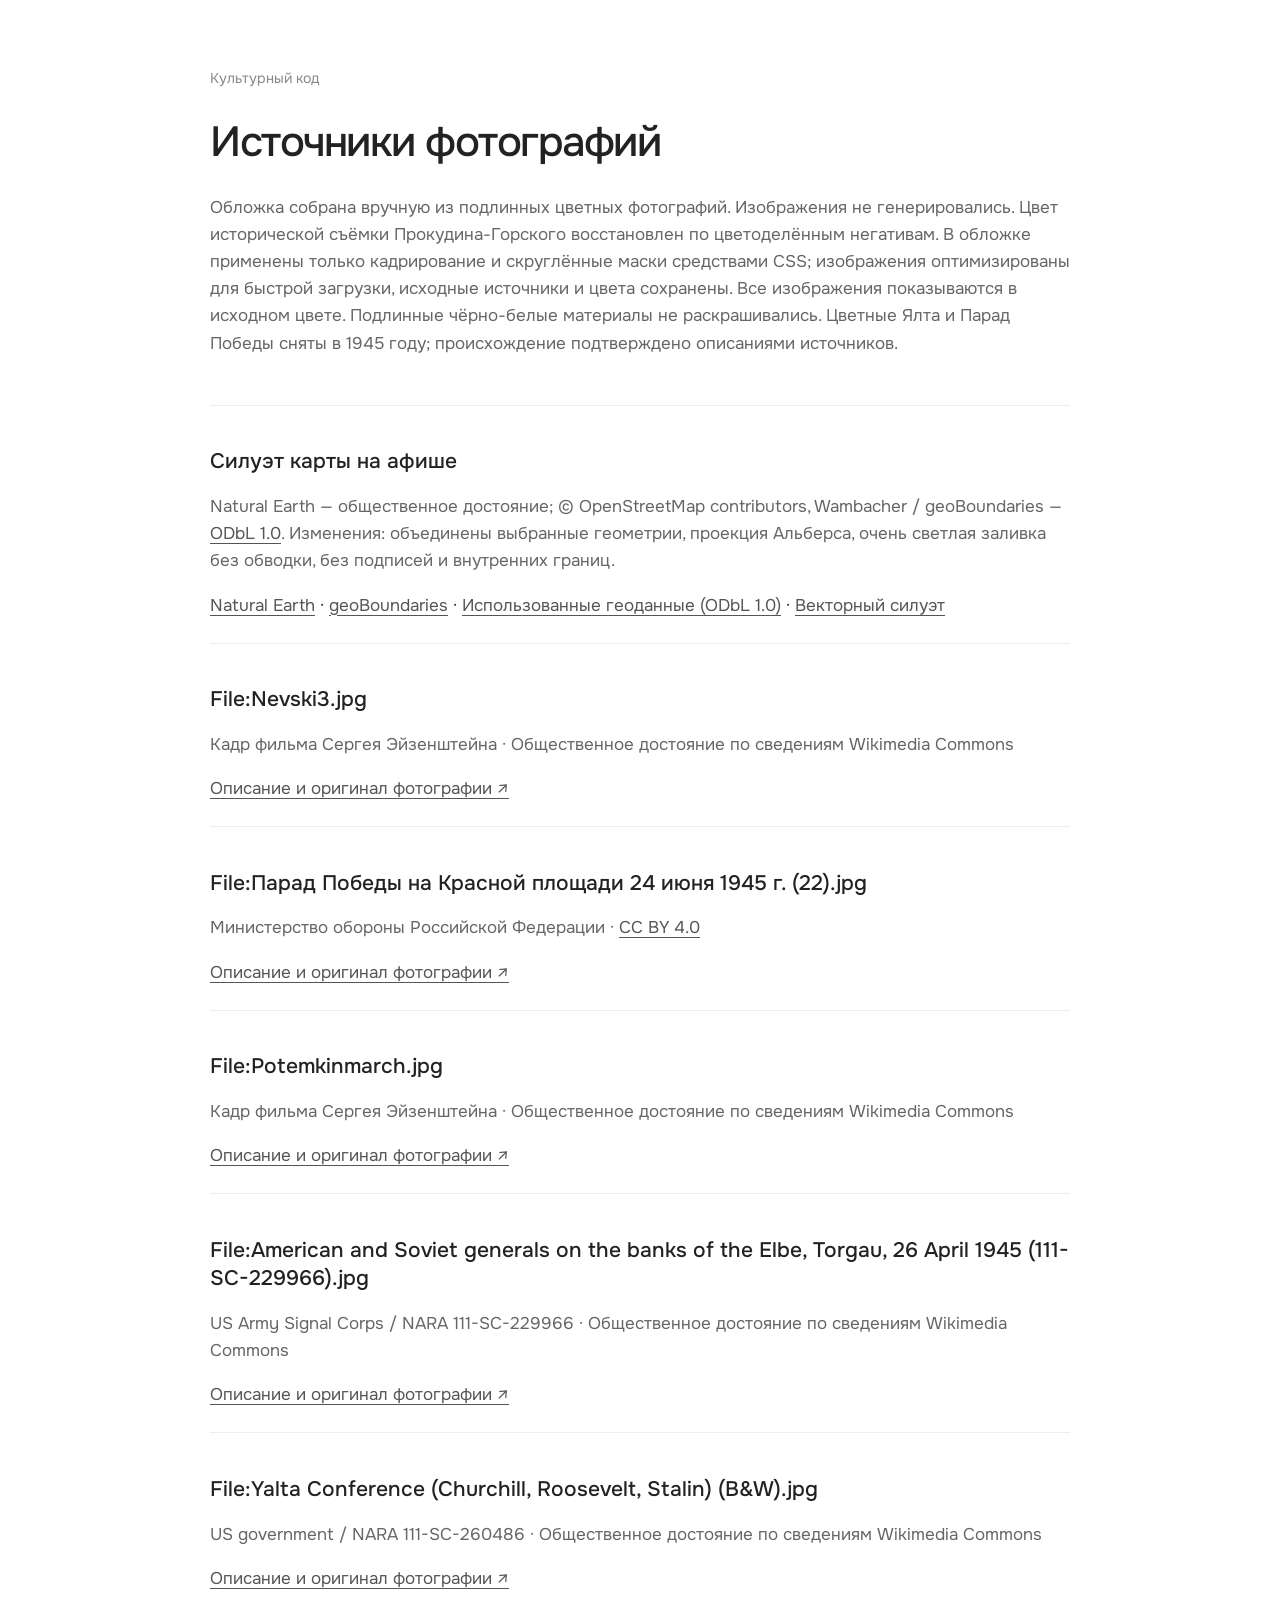
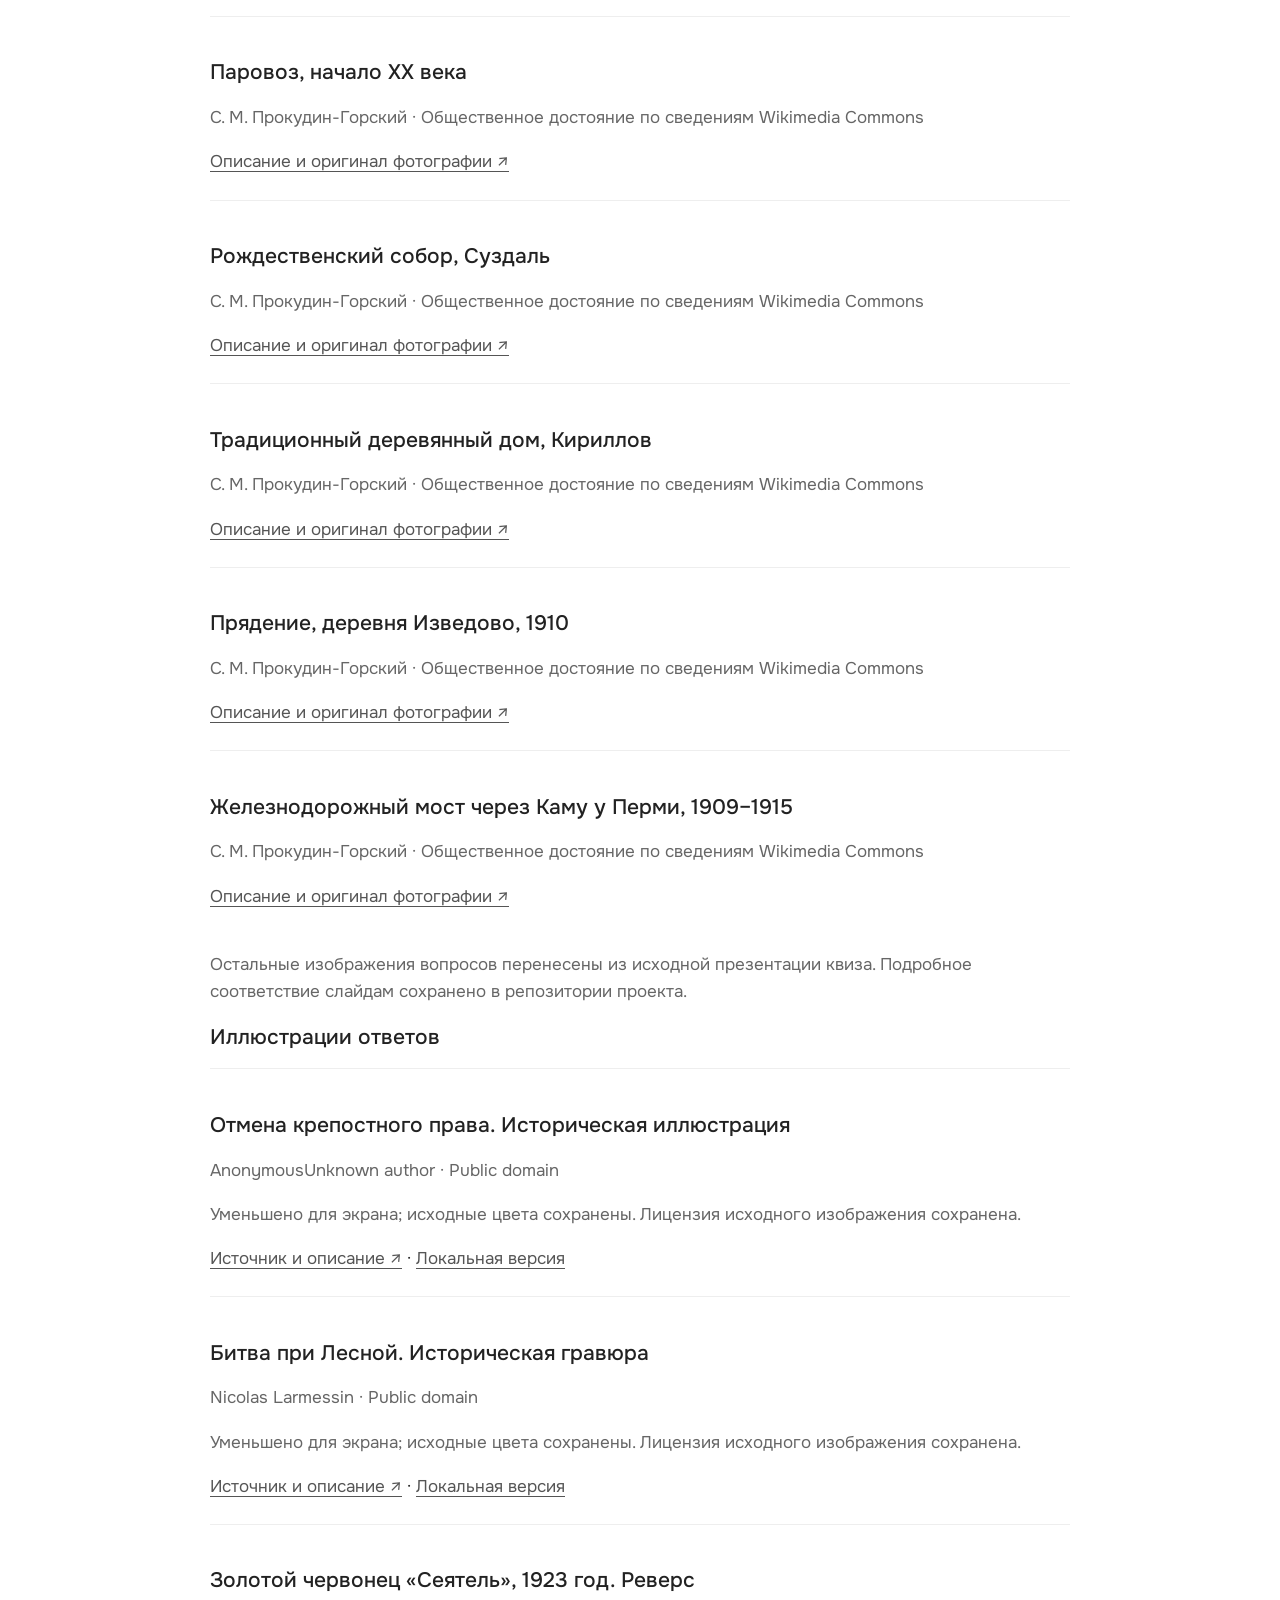
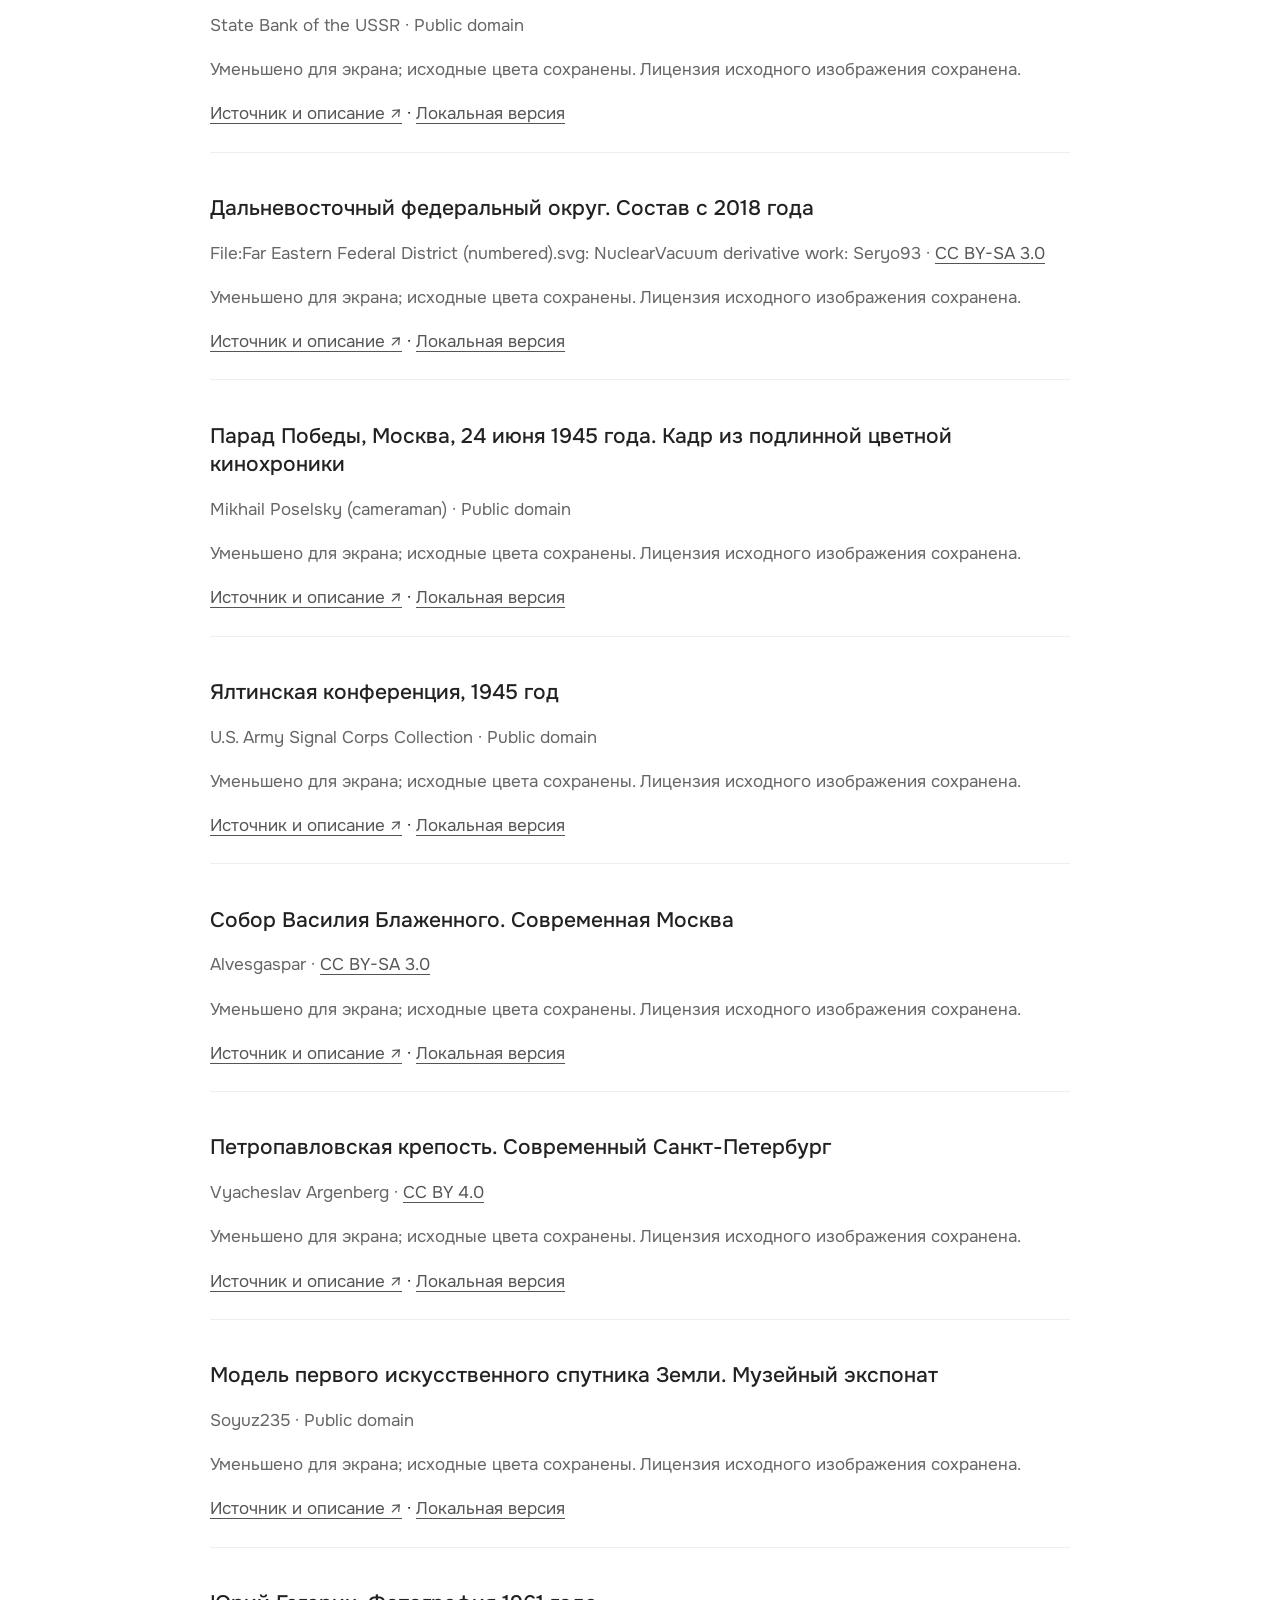
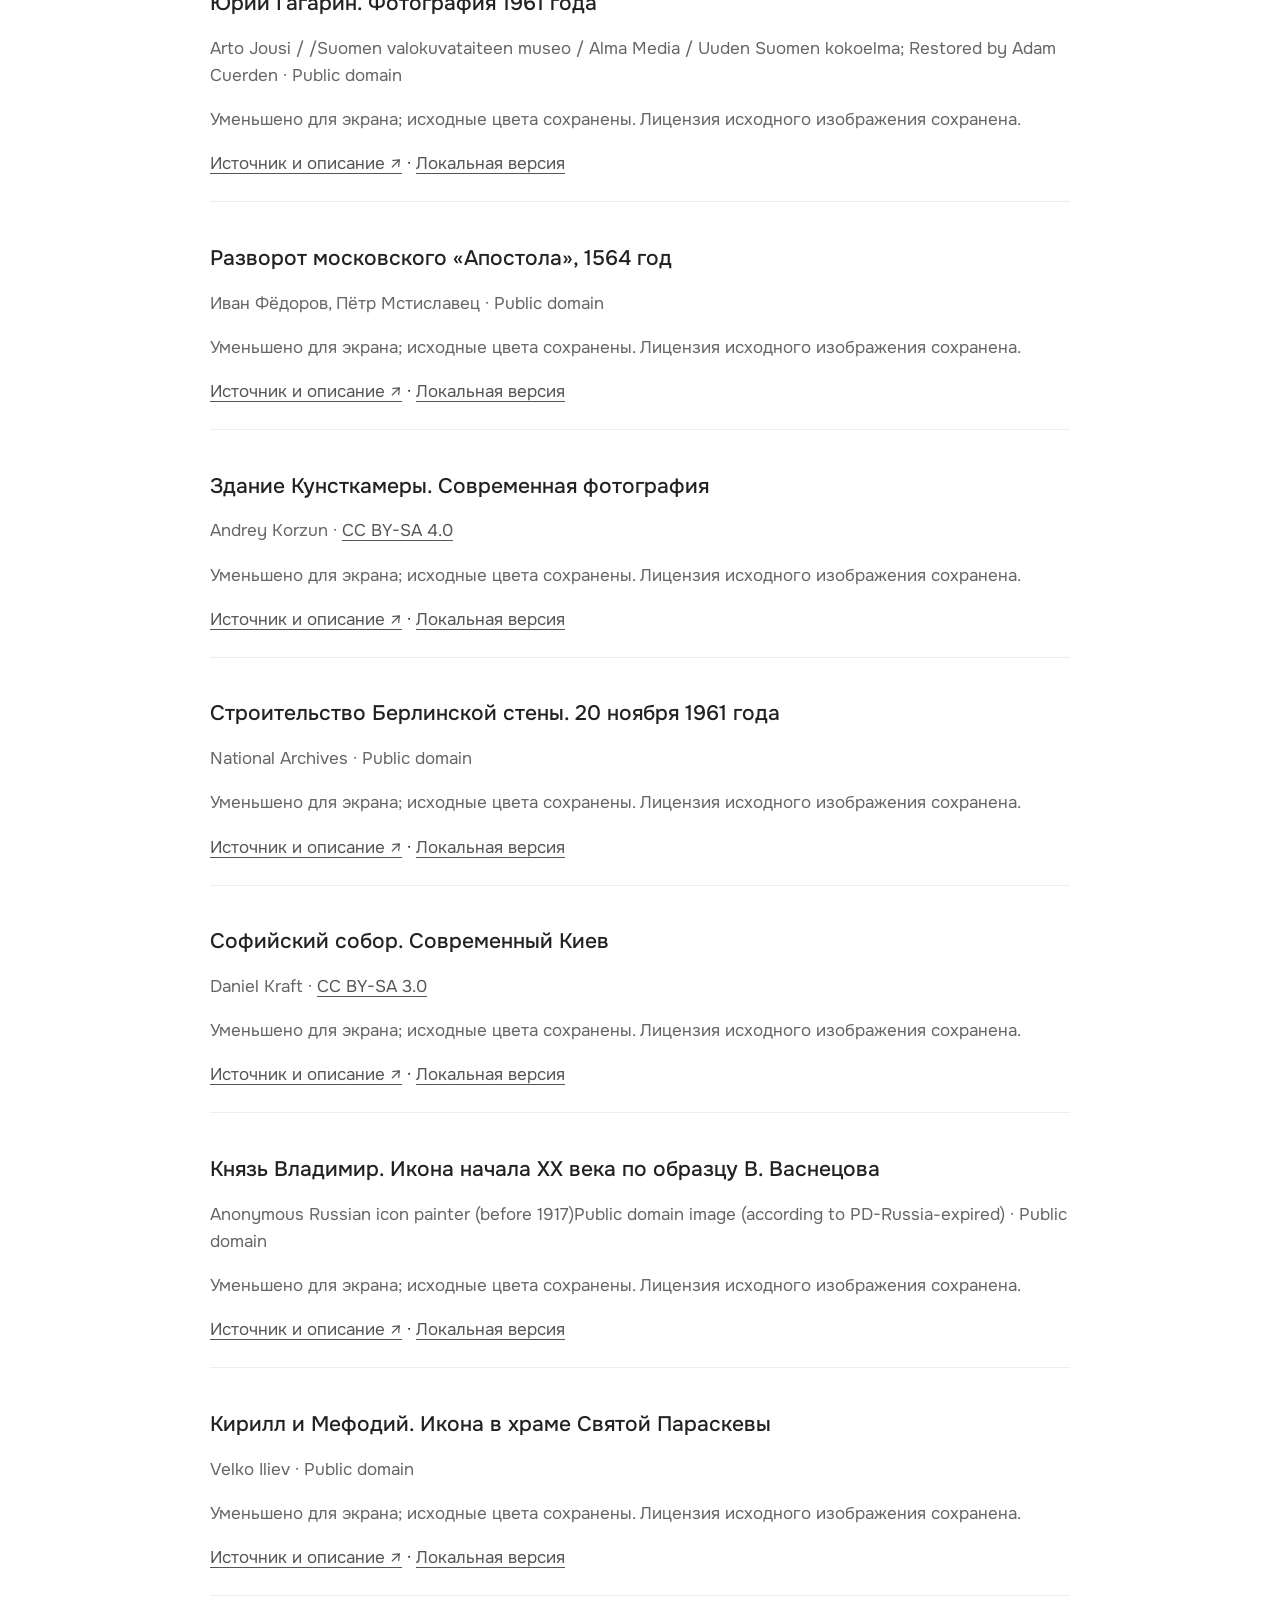
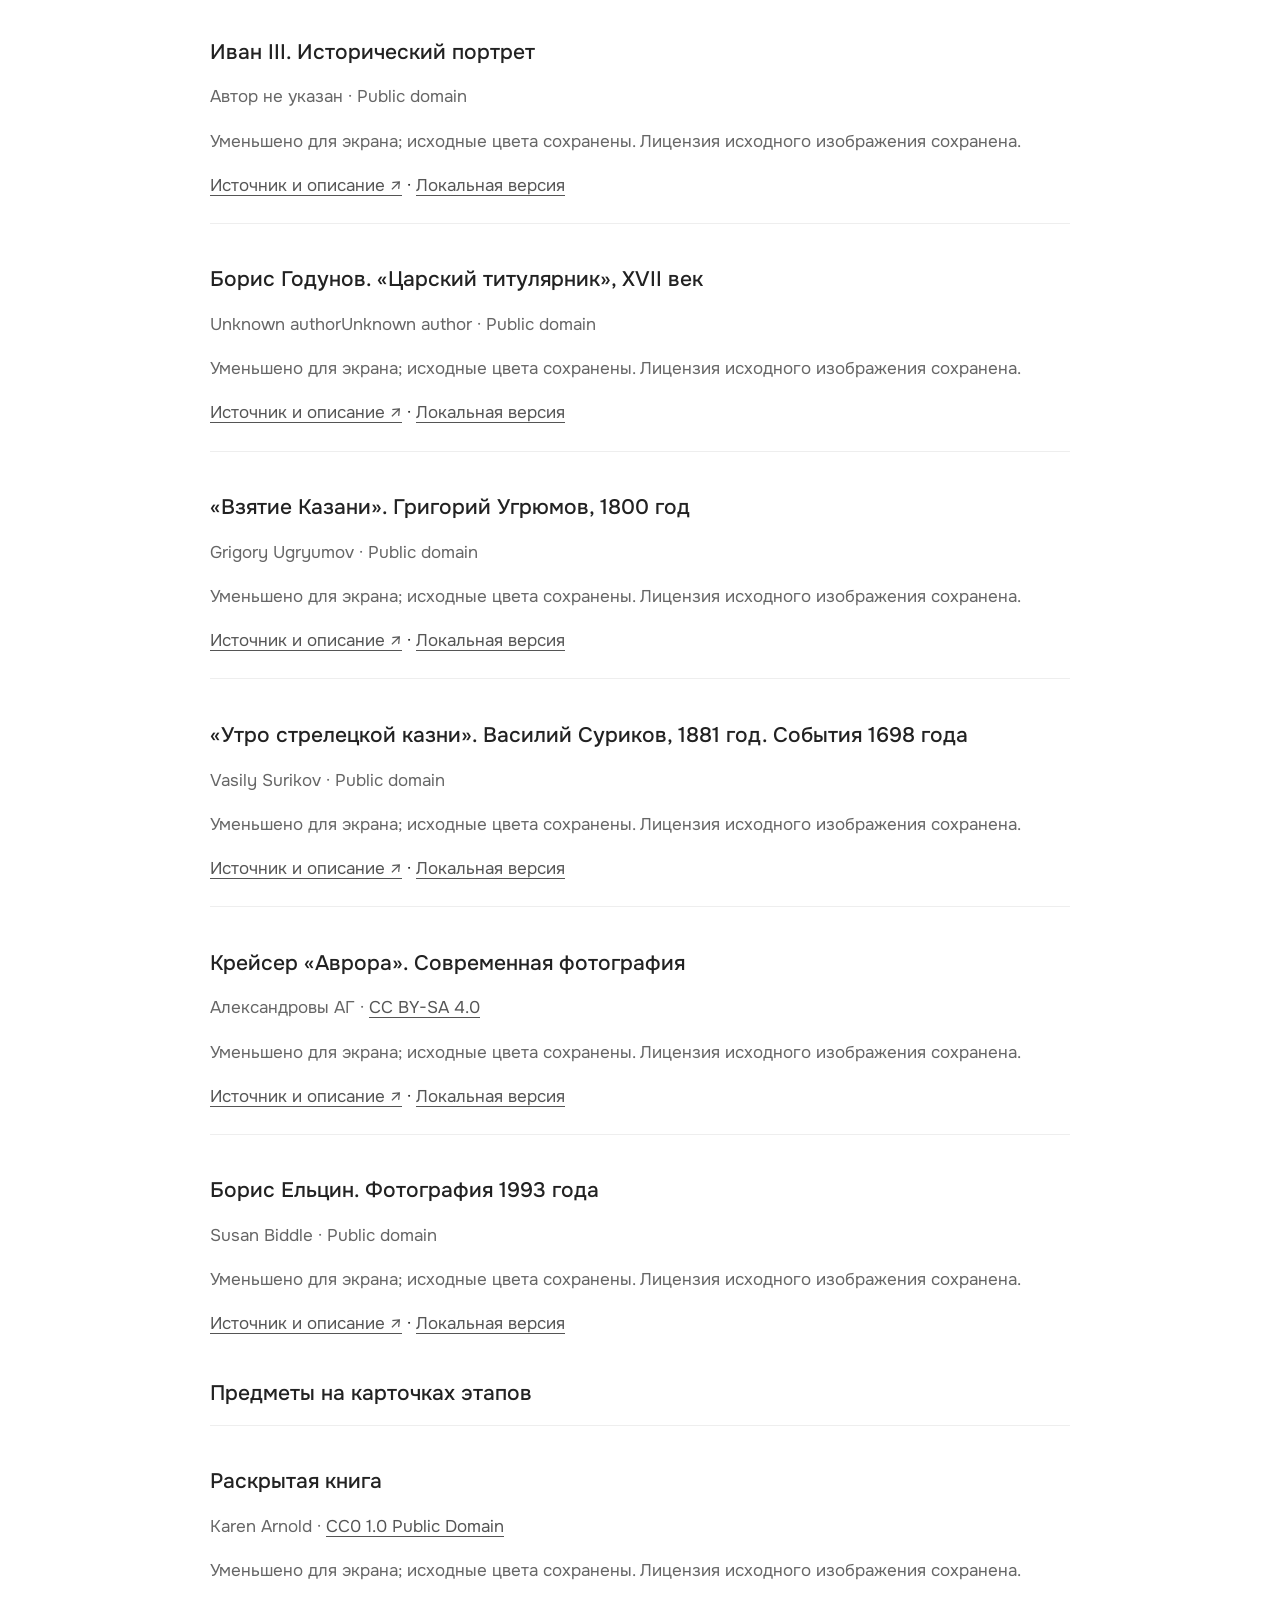
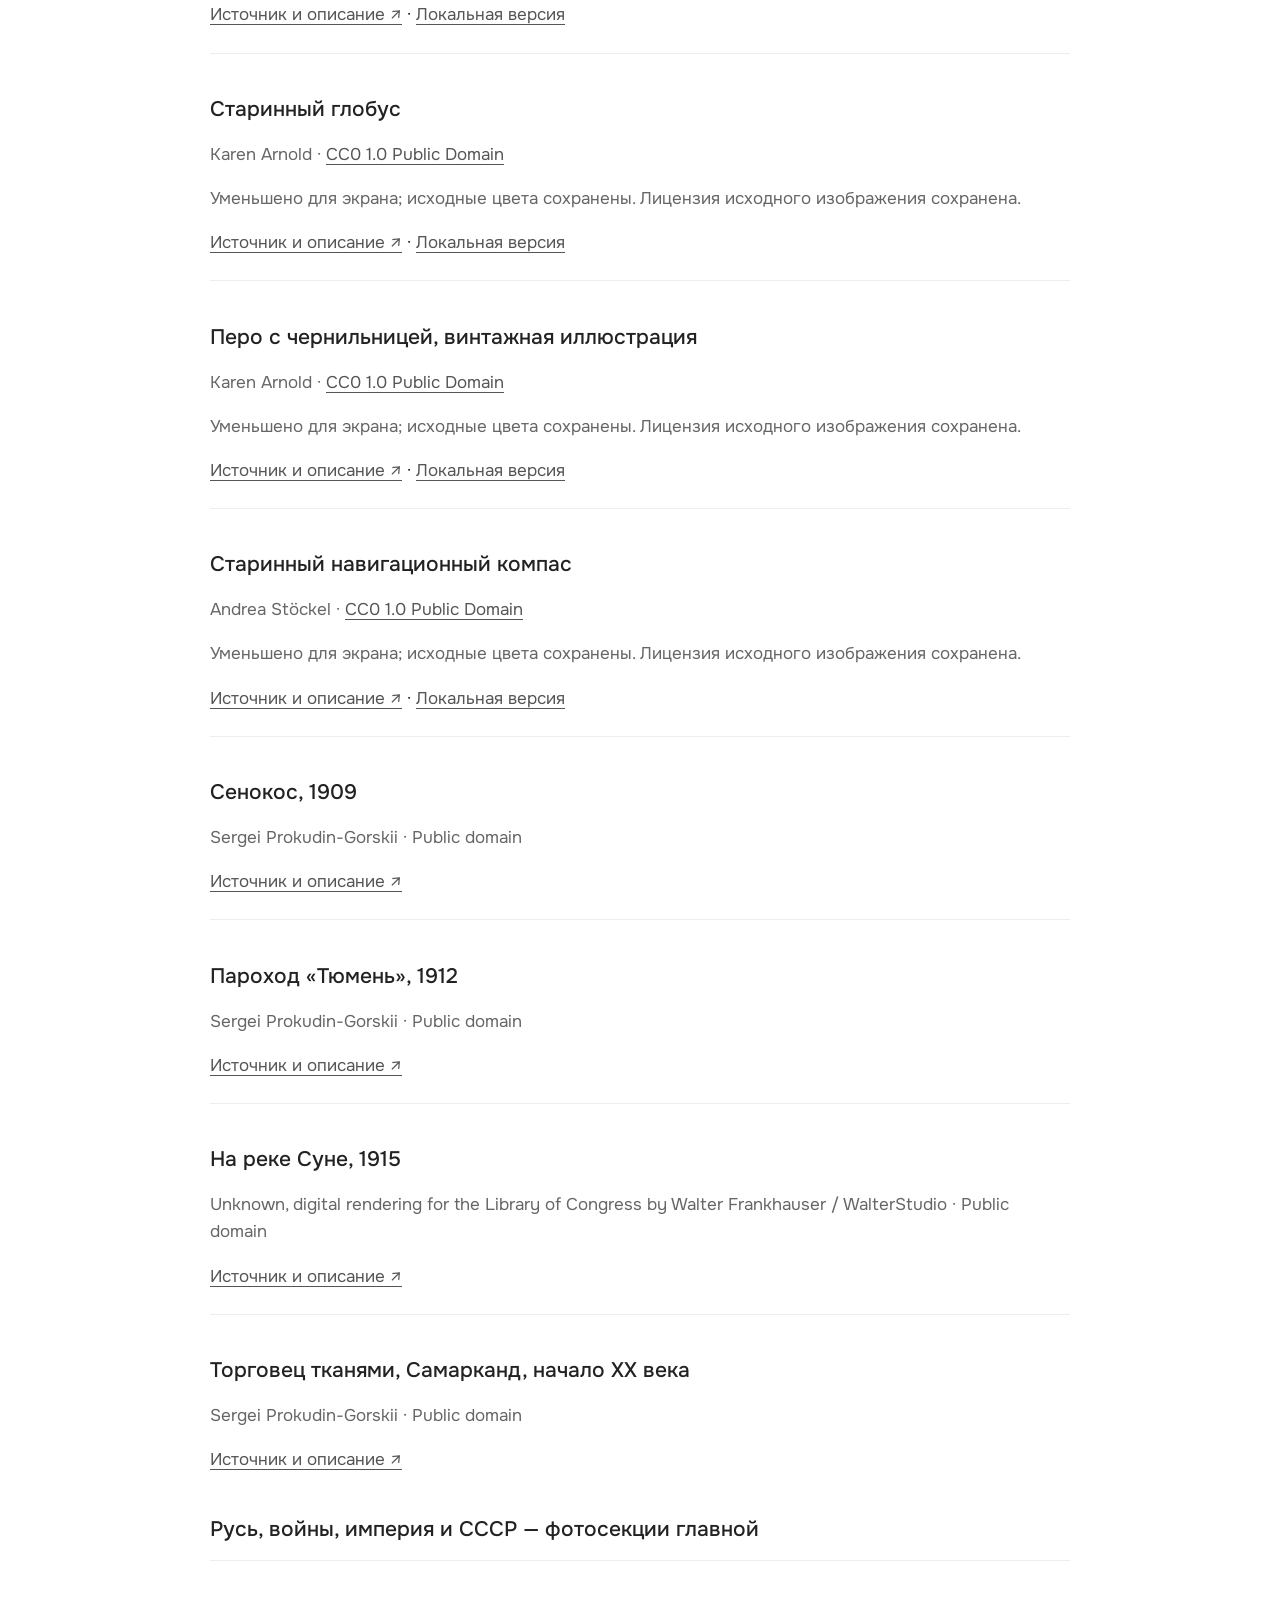
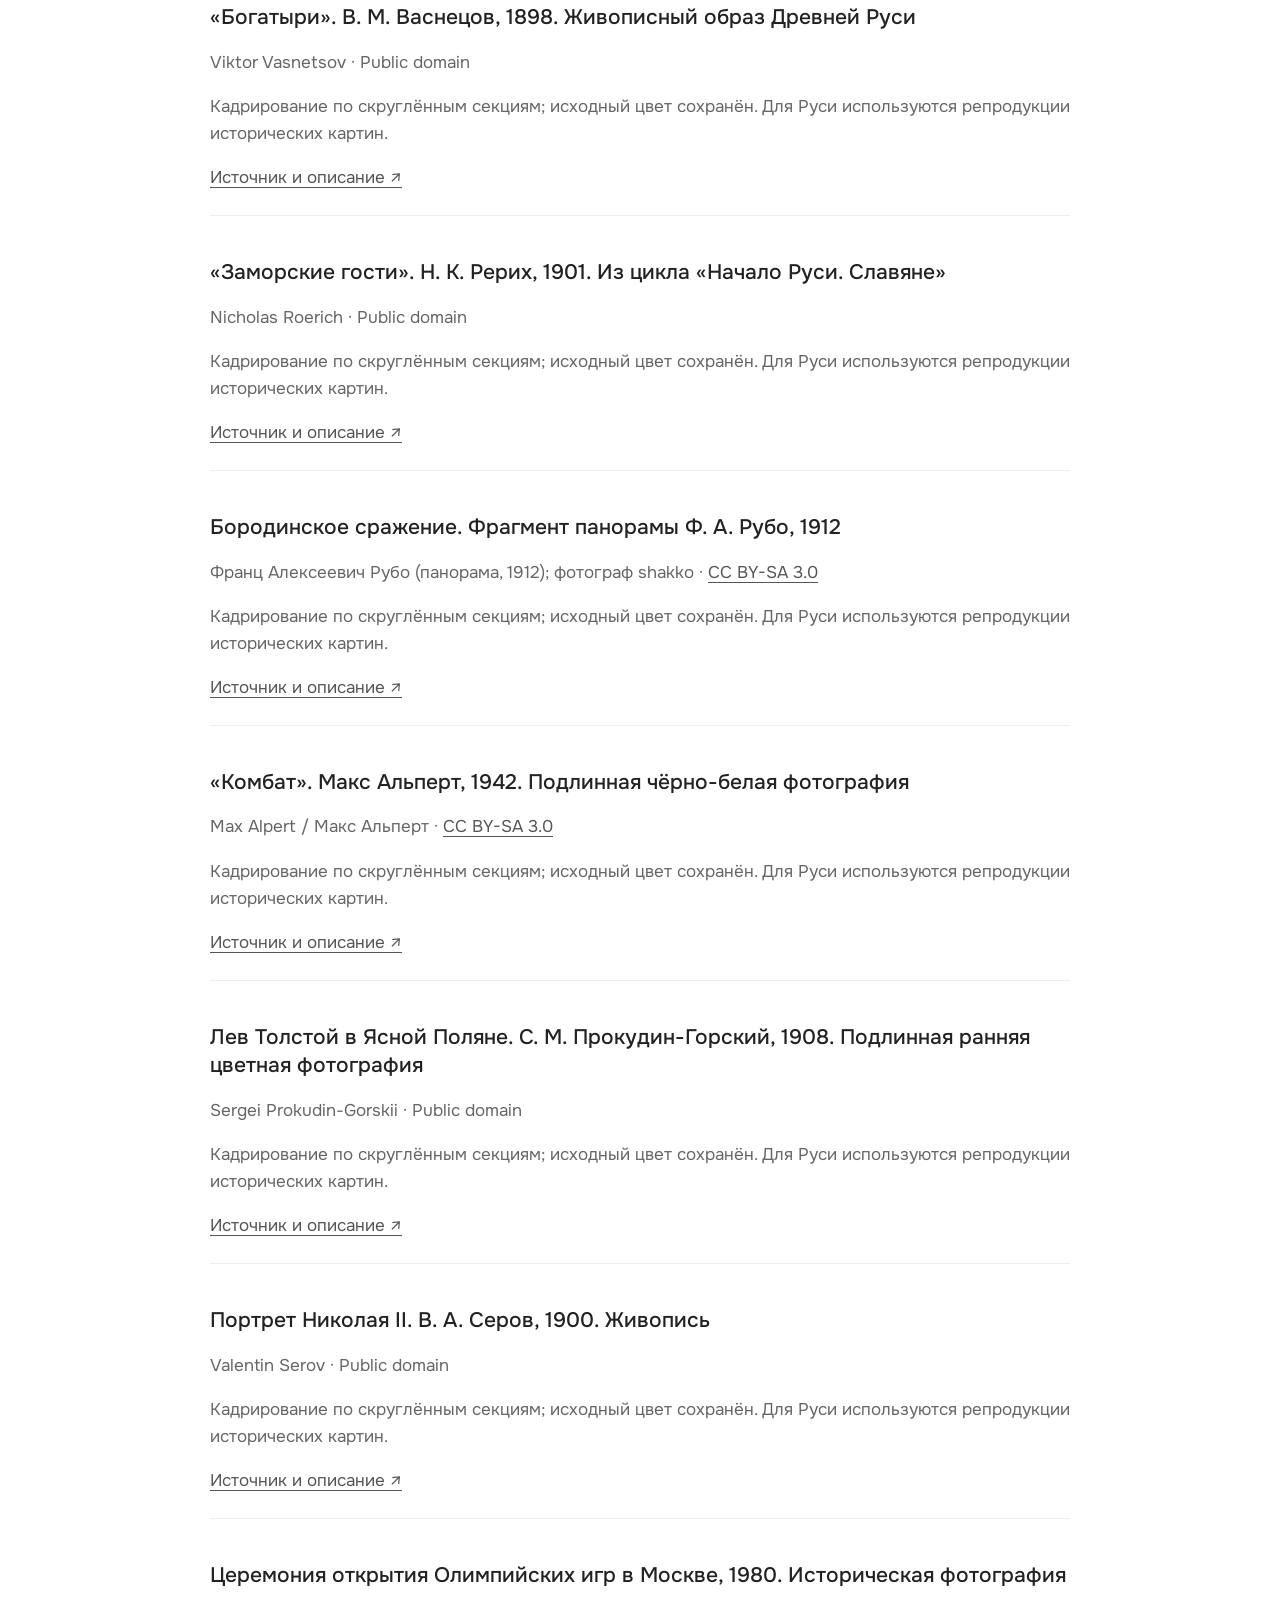
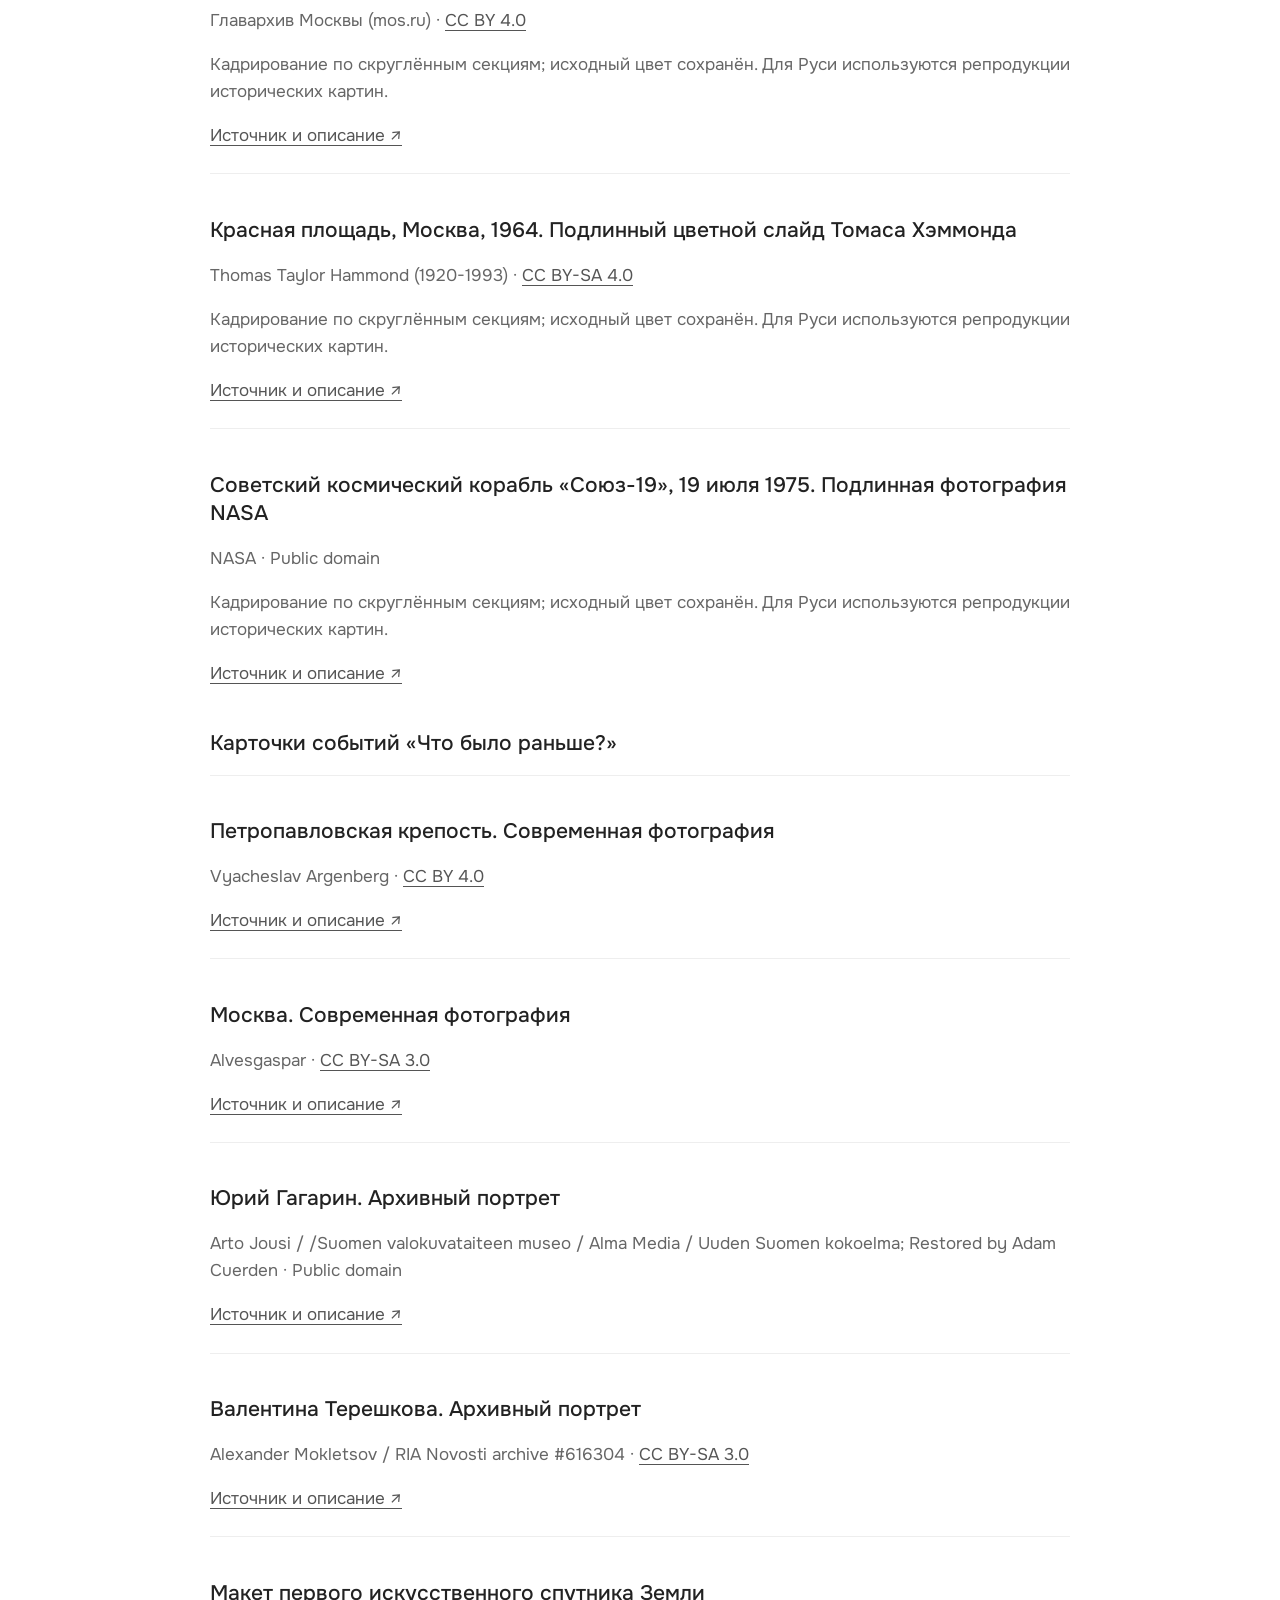
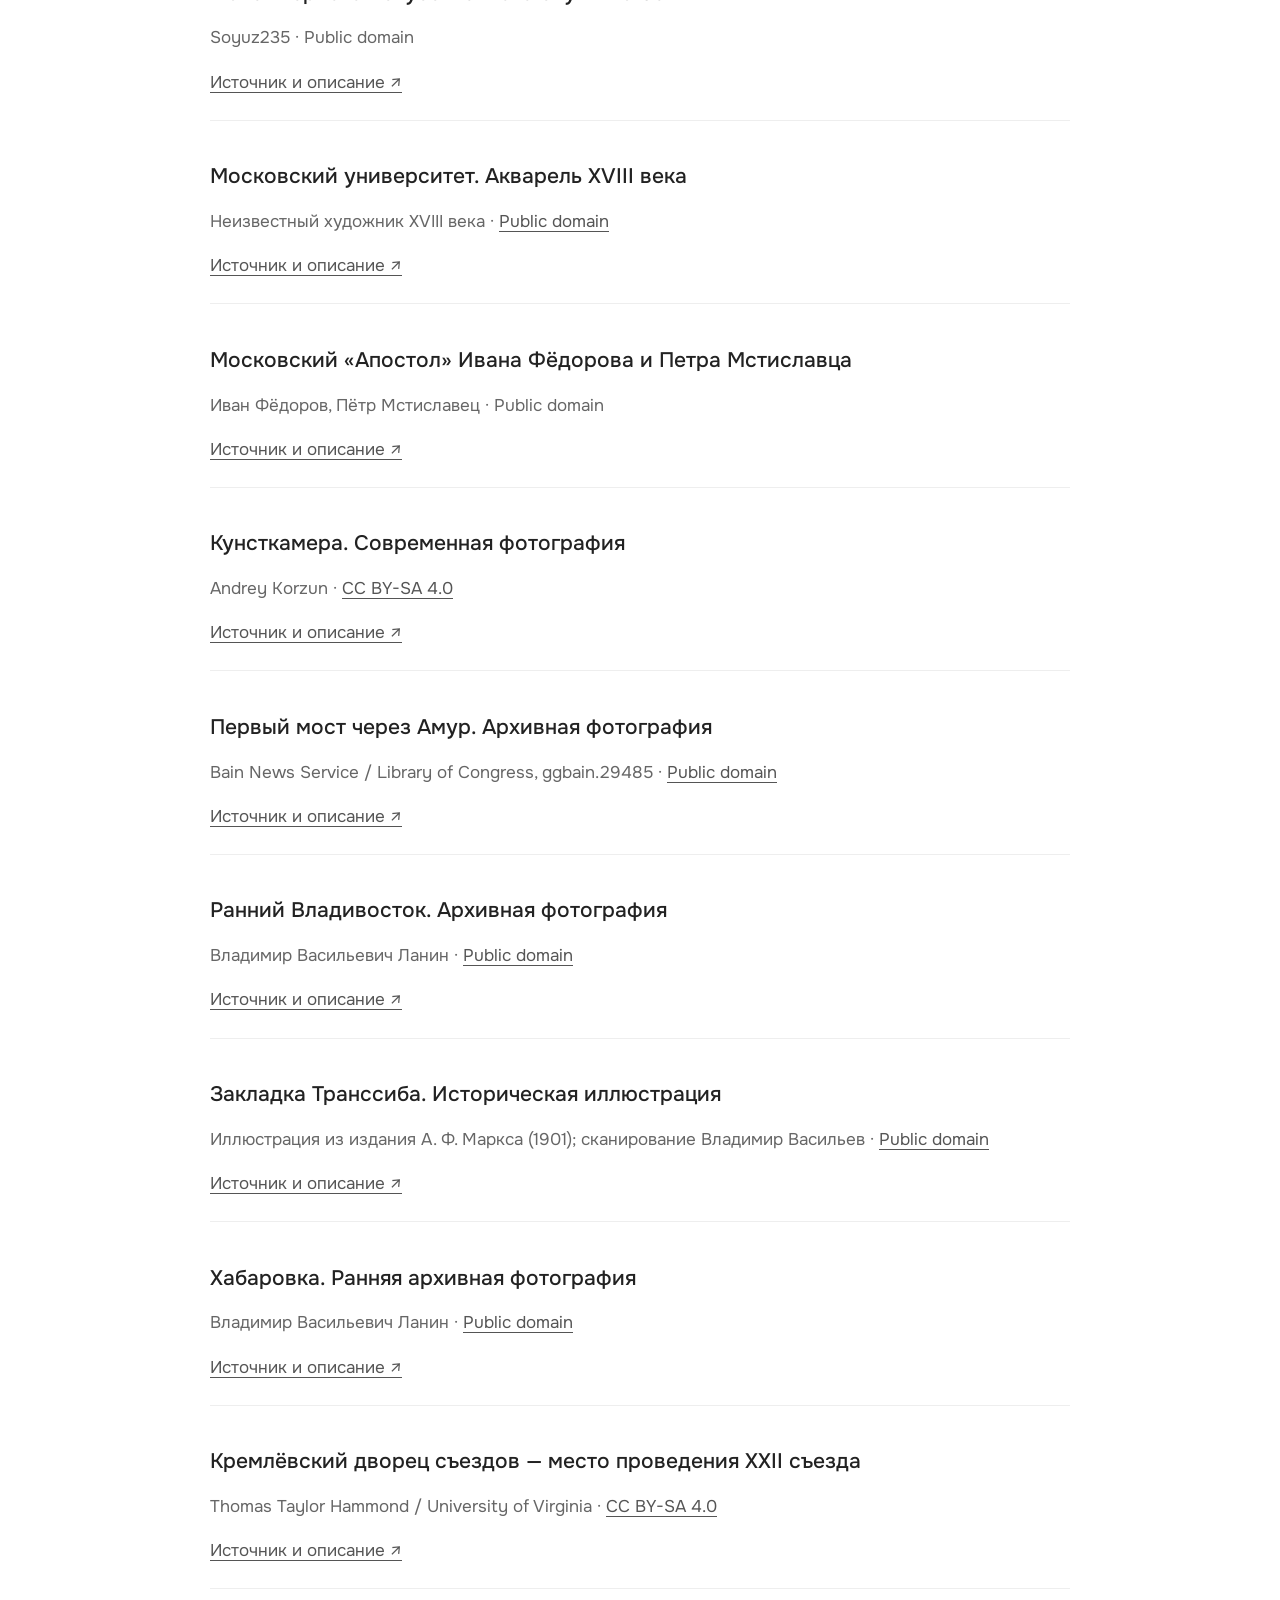
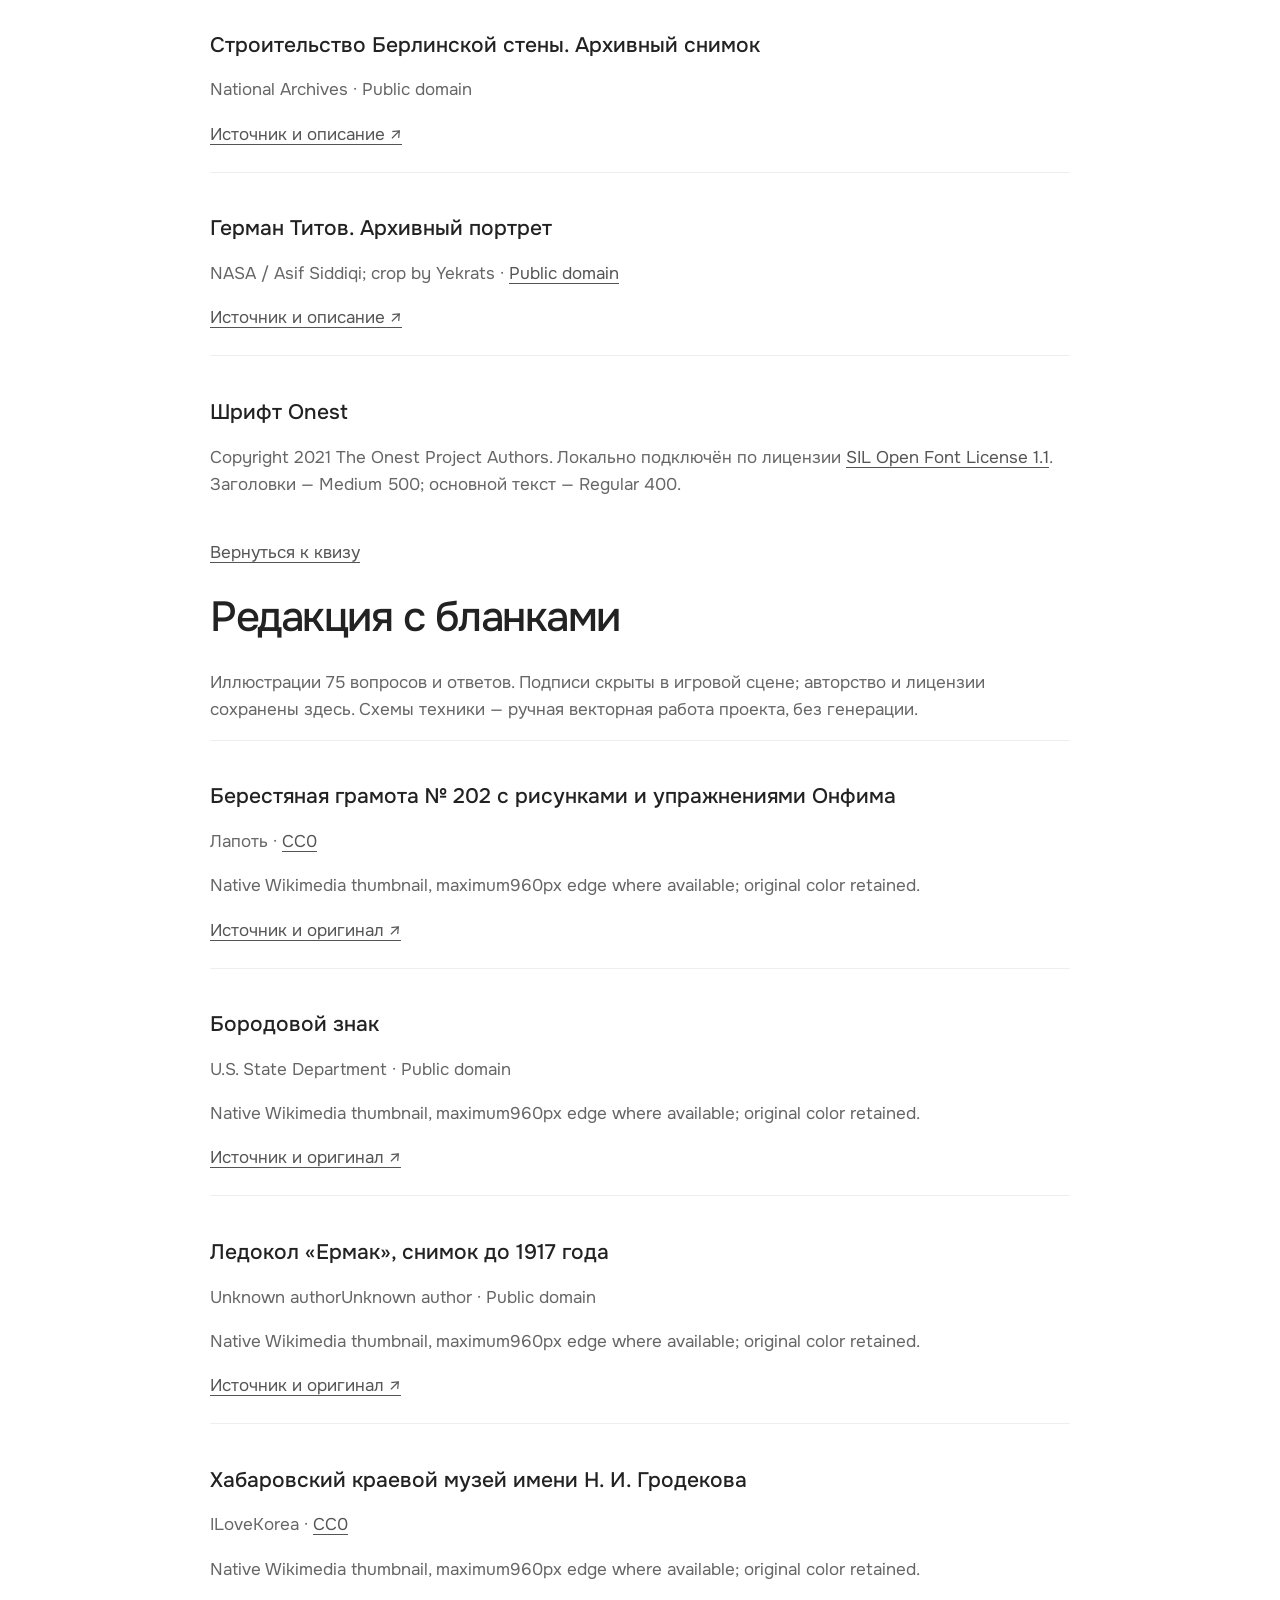
==== commit 9ab318a2: "Refresh motion and optimize offline quiz" ====
--- a/credits.html
+++ b/credits.html
@@ -1,2 +1,2 @@
-<!doctype html><html lang="ru"><meta charset="utf-8"><meta name="viewport" content="width=device-width,initial-scale=1"><title>Источники фотографий · Культурный код</title><style>@font-face{font-family:Onest;src:url(assets/fonts/Onest-Variable.ttf);font-weight:300 900}body{margin:0;padding:64px 24px;background:#fff;color:#222;font:400 17px/1.6 Onest,Arial,sans-serif}main{max-width:860px;margin:auto}h1{font-weight:500;font-size:42px;line-height:1.1;letter-spacing:-1.5px}h2{font-weight:500;font-size:21px;line-height:1.35}article{border-top:1px solid #eee;padding:24px 0}p{color:#666}a{color:#555;text-underline-offset:4px}header{margin-bottom:48px}small{color:#888}</style><main><header><small>Культурный код</small><h1>Источники фотографий</h1><p>Обложка собрана вручную из подлинных цветных фотографий. Изображения не генерировались. Цвет исторической съёмки Прокудина-Горского восстановлен по цветоделённым негативам. В обложке применены только кадрирование и скруглённые маски средствами CSS; файлы фотографий сохранены. Все изображения показываются в исходном цвете. Подлинные чёрно-белые материалы не раскрашивались. Цветные Ялта и Парад Победы сняты в 1945 году; происхождение подтверждено описаниями источников.</p></header><article><h2>Силуэт карты на афише</h2><p>Natural Earth — общественное достояние; © OpenStreetMap contributors, Wambacher / geoBoundaries — <a href="https://opendatacommons.org/licenses/odbl/1-0/">ODbL 1.0</a>. Изменения: объединены выбранные геометрии, проекция Альберса, очень светлая заливка без обводки, без подписей и внутренних границ.</p><a href="https://www.naturalearthdata.com/downloads/50m-cultural-vectors/50m-admin-0-countries-2/">Natural Earth</a> · <a href="https://www.geoboundaries.org/api/current/gbOpen/UKR/ADM1/">geoBoundaries</a> · <a href="source/russia-silhouette-geodata.geojson">Использованные геоданные (ODbL 1.0)</a> · <a href="assets/design/poster-russia-silhouette.svg">Векторный силуэт</a></article><article><h2>File:Nevski3.jpg</h2><p>Кадр фильма Сергея Эйзенштейна · Общественное достояние по сведениям Wikimedia Commons</p><a href="https://commons.wikimedia.org/wiki/File:Nevski3.jpg">Описание и оригинал фотографии ↗</a></article><article><h2>File:Парад Победы на Красной площади 24 июня 1945 г. (22).jpg</h2><p>Министерство обороны Российской Федерации · <a href="https://creativecommons.org/licenses/by/4.0/">CC BY 4.0</a></p><a href="https://commons.wikimedia.org/wiki/File:%D0%9F%D0%B0%D1%80%D0%B0%D0%B4_%D0%9F%D0%BE%D0%B1%D0%B5%D0%B4%D1%8B_%D0%BD%D0%B0_%D0%9A%D1%80%D0%B0%D1%81%D0%BD%D0%BE%D0%B9_%D0%BF%D0%BB%D0%BE%D1%89%D0%B0%D0%B4%D0%B8_24_%D0%B8%D1%8E%D0%BD%D1%8F_1945_%D0%B3._(22).jpg">Описание и оригинал фотографии ↗</a></article><article><h2>File:Potemkinmarch.jpg</h2><p>Кадр фильма Сергея Эйзенштейна · Общественное достояние по сведениям Wikimedia Commons</p><a href="https://commons.wikimedia.org/wiki/File:Potemkinmarch.jpg">Описание и оригинал фотографии ↗</a></article><article><h2>File:American and Soviet generals on the banks of the Elbe, Torgau, 26 April 1945 (111-SC-229966).jpg</h2><p>US Army Signal Corps / NARA 111-SC-229966 · Общественное достояние по сведениям Wikimedia Commons</p><a href="https://commons.wikimedia.org/wiki/File:American_and_Soviet_generals_on_the_banks_of_the_Elbe,_Torgau,_26_April_1945_(111-SC-229966).jpg">Описание и оригинал фотографии ↗</a></article><article><h2>File:Yalta Conference (Churchill, Roosevelt, Stalin) (B&amp;W).jpg</h2><p>US government / NARA 111-SC-260486 · Общественное достояние по сведениям Wikimedia Commons</p><a href="https://commons.wikimedia.org/wiki/File:Yalta_Conference_(Churchill,_Roosevelt,_Stalin)_(B%26W).jpg">Описание и оригинал фотографии ↗</a></article><article><h2>Паровоз, начало XX века</h2><p>С. М. Прокудин-Горский · Общественное достояние по сведениям Wikimedia Commons</p><a href="https://commons.wikimedia.org/wiki/File:Prokudin-Gorskii-26.jpg">Описание и оригинал фотографии ↗</a></article><article><h2>Рождественский собор, Суздаль</h2><p>С. М. Прокудин-Горский · Общественное достояние по сведениям Wikimedia Commons</p><a href="https://commons.wikimedia.org/wiki/File:Cathedral_of_the_Nativity_of_the_Theotokos_(Suzdal)_00.jpg">Описание и оригинал фотографии ↗</a></article><article><h2>Традиционный деревянный дом, Кириллов</h2><p>С. М. Прокудин-Горский · Общественное достояние по сведениям Wikimedia Commons</p><a href="https://commons.wikimedia.org/wiki/File:Russian_peasant_girls_in_front_of_a_traditional_wooden_house_in_Kirillov.jpg">Описание и оригинал фотографии ↗</a></article><article><h2>Прядение, деревня Изведово, 1910</h2><p>С. М. Прокудин-Горский · Общественное достояние по сведениям Wikimedia Commons</p><a href="https://commons.wikimedia.org/wiki/File:Russian_woman_spinning_yarn,_Izvedovo_village_(by_Sergei_Prokudin-Gorskii,_1910).jpg">Описание и оригинал фотографии ↗</a></article><article><h2>Железнодорожный мост через Каму у Перми, 1909–1915</h2><p>С. М. Прокудин-Горский · Общественное достояние по сведениям Wikimedia Commons</p><a href="https://commons.wikimedia.org/wiki/File:Prokudin-Gorskii-25.jpg">Описание и оригинал фотографии ↗</a></article><p>Остальные изображения вопросов перенесены из исходной презентации квиза. Подробное соответствие слайдам сохранено в репозитории проекта.</p><h2>Иллюстрации ответов</h2><article><h2>Отмена крепостного права. Историческая иллюстрация</h2><p>AnonymousUnknown author · Public domain</p><p>Уменьшено для экрана; исходные цвета сохранены. Лицензия исходного изображения сохранена.</p><a href="https://commons.wikimedia.org/wiki/File:Emancipation_of_the_serfs_in_1861.jpg">Источник и описание ↗</a> · <a href="assets/answer-history/emancipation.jpg">Локальная версия</a></article><article><h2>Битва при Лесной. Историческая гравюра</h2><p>Nicolas Larmessin · Public domain</p><p>Уменьшено для экрана; исходные цвета сохранены. Лицензия исходного изображения сохранена.</p><a href="https://commons.wikimedia.org/wiki/File:Battle_of_Lesnaya.png">Источник и описание ↗</a> · <a href="assets/answer-history/lesnaya.jpg">Локальная версия</a></article><article><h2>Золотой червонец «Сеятель», 1923 год. Реверс</h2><p>State Bank of the USSR · Public domain</p><p>Уменьшено для экрана; исходные цвета сохранены. Лицензия исходного изображения сохранена.</p><a href="https://commons.wikimedia.org/wiki/File:RR3213-0001R_Gold_Chervonets_1923_reverse.png">Источник и описание ↗</a> · <a href="assets/answer-history/chervonets.jpg">Локальная версия</a></article><article><h2>Дальневосточный федеральный округ. Состав с 2018 года</h2><p>File:Far Eastern Federal District (numbered).svg: NuclearVacuum
-derivative work: Seryo93 · <a href="https://creativecommons.org/licenses/by-sa/3.0">CC BY-SA 3.0</a></p><p>Уменьшено для экрана; исходные цвета сохранены. Лицензия исходного изображения сохранена.</p><a href="https://commons.wikimedia.org/wiki/File:Far_Eastern_Federal_District_(numbered,_2018_composition).svg">Источник и описание ↗</a> · <a href="assets/answer-history/far-east.jpg">Локальная версия</a></article><article><h2>Парад Победы, Москва, 24 июня 1945 года. Кадр из подлинной цветной кинохроники</h2><p>Mikhail Poselsky (cameraman) · Public domain</p><p>Уменьшено для экрана; исходные цвета сохранены. Лицензия исходного изображения сохранена.</p><a href="https://commons.wikimedia.org/wiki/File:Gleb_Baklanov_Salute_1945_Moscow_Victory_Parade.jpg">Источник и описание ↗</a> · <a href="assets/answer-history/victory-parade-1945-color.jpg">Локальная версия</a></article><article><h2>Ялтинская конференция, 1945 год</h2><p>U.S. Army Signal Corps Collection · Public domain</p><p>Уменьшено для экрана; исходные цвета сохранены. Лицензия исходного изображения сохранена.</p><a href="https://commons.wikimedia.org/wiki/File:Yalta_Conference_1945_Churchill,_Stalin,_Roosevelt.jpg">Источник и описание ↗</a> · <a href="assets/answer-history/yalta-1945-color.jpg">Локальная версия</a></article><article><h2>Собор Василия Блаженного. Современная Москва</h2><p>Alvesgaspar · <a href="https://creativecommons.org/licenses/by-sa/3.0">CC BY-SA 3.0</a></p><p>Уменьшено для экрана; исходные цвета сохранены. Лицензия исходного изображения сохранена.</p><a href="https://commons.wikimedia.org/wiki/File:Moscow_July_2011-4a.jpg">Источник и описание ↗</a> · <a href="assets/answer-history/moscow.jpg">Локальная версия</a></article><article><h2>Петропавловская крепость. Современный Санкт-Петербург</h2><p>Vyacheslav Argenberg · <a href="https://creativecommons.org/licenses/by/4.0">CC BY 4.0</a></p><p>Уменьшено для экрана; исходные цвета сохранены. Лицензия исходного изображения сохранена.</p><a href="https://commons.wikimedia.org/wiki/File:Saint_Petersburg_under_heavy_clouds,_Russia.jpg">Источник и описание ↗</a> · <a href="assets/answer-history/petersburg.jpg">Локальная версия</a></article><article><h2>Модель первого искусственного спутника Земли. Музейный экспонат</h2><p>Soyuz235 · Public domain</p><p>Уменьшено для экрана; исходные цвета сохранены. Лицензия исходного изображения сохранена.</p><a href="https://commons.wikimedia.org/wiki/File:Sputnik_1_satellite_model.png">Источник и описание ↗</a> · <a href="assets/answer-history/sputnik.jpg">Локальная версия</a></article><article><h2>Юрий Гагарин. Фотография 1961 года</h2><p>Arto Jousi / /Suomen valokuvataiteen museo / Alma Media / Uuden Suomen kokoelma; Restored by Adam Cuerden · Public domain</p><p>Уменьшено для экрана; исходные цвета сохранены. Лицензия исходного изображения сохранена.</p><a href="https://commons.wikimedia.org/wiki/File:Yuri_Gagarin_(1961)_-_Restoration.jpg">Источник и описание ↗</a> · <a href="assets/answer-history/gagarin.jpg">Локальная версия</a></article><article><h2>Разворот московского «Апостола», 1564 год</h2><p>Иван Фёдоров, Пётр Мстиславец · Public domain</p><p>Уменьшено для экрана; исходные цвета сохранены. Лицензия исходного изображения сохранена.</p><a href="https://commons.wikimedia.org/wiki/File:Apostol_1564_Spread.jpg">Источник и описание ↗</a> · <a href="assets/answer-history/book.jpg">Локальная версия</a></article><article><h2>Здание Кунсткамеры. Современная фотография</h2><p>Andrey Korzun · <a href="https://creativecommons.org/licenses/by-sa/4.0">CC BY-SA 4.0</a></p><p>Уменьшено для экрана; исходные цвета сохранены. Лицензия исходного изображения сохранена.</p><a href="https://commons.wikimedia.org/wiki/File:2018_Kunstkamera_building_01.jpg">Источник и описание ↗</a> · <a href="assets/answer-history/kunstkamera.jpg">Локальная версия</a></article><article><h2>Строительство Берлинской стены. 20 ноября 1961 года</h2><p>National Archives · Public domain</p><p>Уменьшено для экрана; исходные цвета сохранены. Лицензия исходного изображения сохранена.</p><a href="https://commons.wikimedia.org/wiki/File:Berlin_Wall_1961-11-20.jpg">Источник и описание ↗</a> · <a href="assets/answer-history/berlin-wall.jpg">Локальная версия</a></article><article><h2>Софийский собор. Современный Киев</h2><p>Daniel Kraft · <a href="https://creativecommons.org/licenses/by-sa/3.0">CC BY-SA 3.0</a></p><p>Уменьшено для экрана; исходные цвета сохранены. Лицензия исходного изображения сохранена.</p><a href="https://commons.wikimedia.org/wiki/File:Saint_Sophia_Cathedral_Kiev.jpg">Источник и описание ↗</a> · <a href="assets/answer-history/kyiv.jpg">Локальная версия</a></article><article><h2>Князь Владимир. Икона начала XX века по образцу В. Васнецова</h2><p>Anonymous Russian icon painter (before 1917)Public domain image (according to PD-Russia-expired) · Public domain</p><p>Уменьшено для экрана; исходные цвета сохранены. Лицензия исходного изображения сохранена.</p><a href="https://commons.wikimedia.org/wiki/File:Icon_of_S.Vladimir_by_anonymous_after_Vasnetsov_(20_c,_priv.coll).jpg">Источник и описание ↗</a> · <a href="assets/answer-history/vladimir.jpg">Локальная версия</a></article><article><h2>Кирилл и Мефодий. Икона в храме Святой Параскевы</h2><p>Velko Iliev · Public domain</p><p>Уменьшено для экрана; исходные цвета сохранены. Лицензия исходного изображения сохранена.</p><a href="https://commons.wikimedia.org/wiki/File:Cyril_and_Methodius_Icon_in_Saint_Paraskeva_Church_in_Popitsa.JPG">Источник и описание ↗</a> · <a href="assets/answer-history/cyril-methodius.jpg">Локальная версия</a></article><article><h2>Иван III. Исторический портрет</h2><p>Автор не указан · Public domain</p><p>Уменьшено для экрана; исходные цвета сохранены. Лицензия исходного изображения сохранена.</p><a href="https://commons.wikimedia.org/wiki/File:Ivan_III_of_Russia_3.jpg">Источник и описание ↗</a> · <a href="assets/answer-history/ivan-iii.jpg">Локальная версия</a></article><article><h2>Борис Годунов. «Царский титулярник», XVII век</h2><p>Unknown authorUnknown author · Public domain</p><p>Уменьшено для экрана; исходные цвета сохранены. Лицензия исходного изображения сохранена.</p><a href="https://commons.wikimedia.org/wiki/File:Boris_Godunov_from_Titulyarnik_(17th_c.,_GIM).jpg">Источник и описание ↗</a> · <a href="assets/answer-history/godunov.jpg">Локальная версия</a></article><article><h2>«Взятие Казани». Григорий Угрюмов, 1800 год</h2><p>Grigory Ugryumov · Public domain</p><p>Уменьшено для экрана; исходные цвета сохранены. Лицензия исходного изображения сохранена.</p><a href="https://commons.wikimedia.org/wiki/File:Capture_of_Kazan,_Ivan_the_Terrible_(Grigoriy_Ugryumov).jpg">Источник и описание ↗</a> · <a href="assets/answer-history/kazan.jpg">Локальная версия</a></article><article><h2>«Утро стрелецкой казни». Василий Суриков, 1881 год. События 1698 года</h2><p>Vasily Surikov · Public domain</p><p>Уменьшено для экрана; исходные цвета сохранены. Лицензия исходного изображения сохранена.</p><a href="https://commons.wikimedia.org/wiki/File:Vasily_Surikov_-_%D0%A3%D1%82%D1%80%D0%BE_%D1%81%D1%82%D1%80%D0%B5%D0%BB%D0%B5%D1%86%D0%BA%D0%BE%D0%B9_%D0%BA%D0%B0%D0%B7%D0%BD%D0%B8_-_Google_Art_Project.jpg">Источник и описание ↗</a> · <a href="assets/answer-history/streltsy.jpg">Локальная версия</a></article><article><h2>Крейсер «Аврора». Современная фотография</h2><p>Александровы АГ · <a href="https://creativecommons.org/licenses/by-sa/4.0">CC BY-SA 4.0</a></p><p>Уменьшено для экрана; исходные цвета сохранены. Лицензия исходного изображения сохранена.</p><a href="https://commons.wikimedia.org/wiki/File:0196Gb._Saint_Petersburg._Cruiser_%22Aurora%22.jpg">Источник и описание ↗</a> · <a href="assets/answer-history/aurora.jpg">Локальная версия</a></article><article><h2>Борис Ельцин. Фотография 1993 года</h2><p>Susan Biddle · Public domain</p><p>Уменьшено для экрана; исходные цвета сохранены. Лицензия исходного изображения сохранена.</p><a href="https://commons.wikimedia.org/wiki/File:Boris_Yeltsin_1993.jpg">Источник и описание ↗</a> · <a href="assets/answer-history/yeltsin.jpg">Локальная версия</a></article><h2>Предметы на карточках этапов</h2><article><h2>Раскрытая книга</h2><p>Karen Arnold · <a href="https://creativecommons.org/publicdomain/zero/1.0/">CC0 1.0 Public Domain</a></p><p>Уменьшено для экрана; исходные цвета сохранены. Лицензия исходного изображения сохранена.</p><a href="https://www.publicdomainpictures.net/en/view-image.php?image=467986&amp;picture=open-book-clipart">Источник и описание ↗</a> · <a href="assets/stage-objects/warmup-book.png">Локальная версия</a></article><article><h2>Старинный глобус</h2><p>Karen Arnold · <a href="https://creativecommons.org/publicdomain/zero/1.0/">CC0 1.0 Public Domain</a></p><p>Уменьшено для экрана; исходные цвета сохранены. Лицензия исходного изображения сохранена.</p><a href="https://www.publicdomainpictures.net/en/view-image.php?image=398526&amp;picture=globe-vintage-clipart">Источник и описание ↗</a> · <a href="assets/stage-objects/main-globe.png">Локальная версия</a></article><article><h2>Перо с чернильницей, винтажная иллюстрация</h2><p>Karen Arnold · <a href="https://creativecommons.org/publicdomain/zero/1.0/">CC0 1.0 Public Domain</a></p><p>Уменьшено для экрана; исходные цвета сохранены. Лицензия исходного изображения сохранена.</p><a href="https://www.publicdomainpictures.net/en/view-image.php?image=410764&amp;picture=feather-quill-ink-vintage">Источник и описание ↗</a> · <a href="assets/stage-objects/creative-quill.png">Локальная версия</a></article><article><h2>Старинный навигационный компас</h2><p>Andrea Stöckel · <a href="https://creativecommons.org/publicdomain/zero/1.0/">CC0 1.0 Public Domain</a></p><p>Уменьшено для экрана; исходные цвета сохранены. Лицензия исходного изображения сохранена.</p><a href="https://www.publicdomainpictures.net/en/view-image.php?image=413976&amp;picture=clipart-compass-navigation-vintage">Источник и описание ↗</a> · <a href="assets/stage-objects/captains-compass.png">Локальная версия</a></article><article><h2>Сенокос, 1909</h2><p>Sergei Prokudin-Gorskii · Public domain</p><a href="https://commons.wikimedia.org/wiki/File:Gorskii_04422u.jpg">Источник и описание ↗</a></article><article><h2>Пароход «Тюмень», 1912</h2><p>Sergei Prokudin-Gorskii · Public domain</p><a href="https://commons.wikimedia.org/wiki/File:Tyumen_Prokudin-Gorsky_1912.jpg">Источник и описание ↗</a></article><article><h2>На реке Суне, 1915</h2><p>Unknown, digital rendering for the Library of Congress by Walter Frankhauser / WalterStudio · Public domain</p><a href="https://commons.wikimedia.org/wiki/File:Prokudin-Gorsky.Suna_River.jpg">Источник и описание ↗</a></article><article><h2>Торговец тканями, Самарканд, начало XX века</h2><p>Sergei Prokudin-Gorskii · Public domain</p><a href="https://commons.wikimedia.org/wiki/File:Gorskii_03948u.jpg">Источник и описание ↗</a></article><h2>Русь, войны, империя и СССР — фотосекции главной</h2><article><h2>«Богатыри». В. М. Васнецов, 1898. Живописный образ Древней Руси</h2><p>Viktor Vasnetsov · Public domain</p><p>Кадрирование по скруглённым секциям; исходный цвет сохранён. Для Руси используются репродукции исторических картин.</p><a href="https://commons.wikimedia.org/wiki/File:1898_Vasnetsov_Bogatyrs_anagoria.JPG">Источник и описание ↗</a></article><article><h2>«Заморские гости». Н. К. Рерих, 1901. Из цикла «Начало Руси. Славяне»</h2><p>Nicholas Roerich · Public domain</p><p>Кадрирование по скруглённым секциям; исходный цвет сохранён. Для Руси используются репродукции исторических картин.</p><a href="https://commons.wikimedia.org/wiki/File:Nicholas_Roerich,_Guests_from_Overseas.jpg">Источник и описание ↗</a></article><article><h2>Бородинское сражение. Фрагмент панорамы Ф. А. Рубо, 1912</h2><p>Франц Алексеевич Рубо (панорама, 1912); фотограф shakko · <a href="https://creativecommons.org/licenses/by-sa/3.0">CC BY-SA 3.0</a></p><p>Кадрирование по скруглённым секциям; исходный цвет сохранён. Для Руси используются репродукции исторических картин.</p><a href="https://commons.wikimedia.org/wiki/File:Battle_of_Borodino_panorama_-_detail_04.jpg">Источник и описание ↗</a></article><article><h2>«Комбат». Макс Альперт, 1942. Подлинная чёрно-белая фотография</h2><p>Max Alpert / Макс Альперт · <a href="https://creativecommons.org/licenses/by-sa/3.0">CC BY-SA 3.0</a></p><p>Кадрирование по скруглённым секциям; исходный цвет сохранён. Для Руси используются репродукции исторических картин.</p><a href="https://commons.wikimedia.org/wiki/File:RIAN_archive_543_A_battalion_commander.jpg">Источник и описание ↗</a></article><article><h2>Лев Толстой в Ясной Поляне. С. М. Прокудин-Горский, 1908. Подлинная ранняя цветная фотография</h2><p>Sergei Prokudin-Gorskii · Public domain</p><p>Кадрирование по скруглённым секциям; исходный цвет сохранён. Для Руси используются репродукции исторических картин.</p><a href="https://commons.wikimedia.org/wiki/File:L.N.Tolstoy_Prokudin-Gorsky.jpg">Источник и описание ↗</a></article><article><h2>Портрет Николая II. В. А. Серов, 1900. Живопись</h2><p>Valentin Serov · Public domain</p><p>Кадрирование по скруглённым секциям; исходный цвет сохранён. Для Руси используются репродукции исторических картин.</p><a href="https://commons.wikimedia.org/wiki/File:%D0%92%D0%B0%D0%BB%D0%B5%D0%BD%D1%82%D0%B8%D0%BD_%D0%90._%D0%A1%D0%B5%D1%80%D0%BE%D0%B2_-_%D0%9F%D0%BE%D1%80%D1%82%D1%80%D0%B5%D1%82_%D0%9D%D0%B8%D0%BA%D0%BE%D0%BB%D0%B0%D1%8F_II_(%D0%A2%D1%80%D0%B5%D1%82%D1%8C%D1%8F%D0%BA%D0%BE%D0%B2%D1%81%D0%BA%D0%B0%D1%8F_%D0%B3%D0%B0%D0%BB%D0%B5%D1%80%D0%B5%D1%8F).jpg">Источник и описание ↗</a></article><article><h2>Церемония открытия Олимпийских игр в Москве, 1980. Историческая фотография</h2><p>Главархив Москвы (mos.ru) · <a href="https://creativecommons.org/licenses/by/4.0">CC BY 4.0</a></p><p>Кадрирование по скруглённым секциям; исходный цвет сохранён. Для Руси используются репродукции исторических картин.</p><a href="https://commons.wikimedia.org/wiki/File:Opening_of_1980_Summer_Olympics_01.jpg">Источник и описание ↗</a></article><article><h2>Красная площадь, Москва, 1964. Подлинный цветной слайд Томаса Хэммонда</h2><p>Thomas Taylor Hammond (1920-1993) · <a href="https://creativecommons.org/licenses/by-sa/4.0">CC BY-SA 4.0</a></p><p>Кадрирование по скруглённым секциям; исходный цвет сохранён. Для Руси используются репродукции исторических картин.</p><a href="https://commons.wikimedia.org/wiki/File:Moscow_Hammond_Slides_61.jpg">Источник и описание ↗</a></article><article><h2>Советский космический корабль «Союз-19», 19 июля 1975. Подлинная фотография NASA</h2><p>NASA · Public domain</p><p>Кадрирование по скруглённым секциям; исходный цвет сохранён. Для Руси используются репродукции исторических картин.</p><a href="https://commons.wikimedia.org/wiki/File:Soyuz_19_(Apollo_Soyuz_Test_Project)_spacecraft.jpg">Источник и описание ↗</a></article><h2>Карточки событий «Что было раньше?»</h2><article><h2>Петропавловская крепость. Современная фотография</h2><p>Vyacheslav Argenberg · <a href="https://creativecommons.org/licenses/by/4.0">CC BY 4.0</a></p><a href="https://commons.wikimedia.org/wiki/File:Saint_Petersburg_under_heavy_clouds,_Russia.jpg">Источник и описание ↗</a></article><article><h2>Москва. Современная фотография</h2><p>Alvesgaspar · <a href="https://creativecommons.org/licenses/by-sa/3.0">CC BY-SA 3.0</a></p><a href="https://commons.wikimedia.org/wiki/File:Moscow_July_2011-4a.jpg">Источник и описание ↗</a></article><article><h2>Юрий Гагарин. Архивный портрет</h2><p>Arto Jousi / /Suomen valokuvataiteen museo / Alma Media / Uuden Suomen kokoelma; Restored by Adam Cuerden · Public domain</p><a href="https://commons.wikimedia.org/wiki/File:Yuri_Gagarin_(1961)_-_Restoration.jpg">Источник и описание ↗</a></article><article><h2>Валентина Терешкова. Архивный портрет</h2><p>Alexander Mokletsov / RIA Novosti archive #616304 · <a href="https://creativecommons.org/licenses/by-sa/3.0/">CC BY-SA 3.0</a></p><a href="https://commons.wikimedia.org/wiki/File:Valentina_Tereshkova_%28January_1963%29.jpg">Источник и описание ↗</a></article><article><h2>Макет первого искусственного спутника Земли</h2><p>Soyuz235 · Public domain</p><a href="https://commons.wikimedia.org/wiki/File:Sputnik_1_satellite_model.png">Источник и описание ↗</a></article><article><h2>Московский университет. Акварель XVIII века</h2><p>Неизвестный художник XVIII века · <a href="https://creativecommons.org/publicdomain/mark/1.0/">Public domain</a></p><a href="https://commons.wikimedia.org/wiki/File:Mgu_1798.jpg">Источник и описание ↗</a></article><article><h2>Московский «Апостол» Ивана Фёдорова и Петра Мстиславца</h2><p>Иван Фёдоров, Пётр Мстиславец · Public domain</p><a href="https://commons.wikimedia.org/wiki/File:Apostol_1564_Spread.jpg">Источник и описание ↗</a></article><article><h2>Кунсткамера. Современная фотография</h2><p>Andrey Korzun · <a href="https://creativecommons.org/licenses/by-sa/4.0">CC BY-SA 4.0</a></p><a href="https://commons.wikimedia.org/wiki/File:2018_Kunstkamera_building_01.jpg">Источник и описание ↗</a></article><article><h2>Первый мост через Амур. Архивная фотография</h2><p>Bain News Service / Library of Congress, ggbain.29485 · <a href="https://www.loc.gov/rr/print/res/274_bain.html">Public domain</a></p><a href="https://commons.wikimedia.org/wiki/File:East_end%2C_Amur_Bridge_1_7-8_miles_LCCN2014709643.jpg">Источник и описание ↗</a></article><article><h2>Ранний Владивосток. Архивная фотография</h2><p>Владимир Васильевич Ланин · <a href="https://commons.wikimedia.org/wiki/Template:PD-Russia-expired">Public domain</a></p><a href="https://commons.wikimedia.org/wiki/File:%D0%92%D0%BB%D0%B0%D0%B4%D0%B8%D0%B2%D0%BE%D1%81%D1%82%D0%BE%D0%BA._%D0%92%D0%B8%D0%B4_%D1%83%D0%BB%D0%B8%D1%86%D1%8B_%D0%A1%D0%B2%D0%B5%D1%82%D0%BB%D0%B0%D0%BD%D1%81%D0%BA%D0%BE%D0%B9_%28%D1%84%D0%BE%D1%82%D0%BE%D0%B3%D1%80%D0%B0%D1%84%D0%B8%D1%8F_%D0%92._%D0%92._%D0%9B%D0%B0%D0%BD%D0%B8%D0%BD%D0%B0_%E2%84%96_76%29.jpg">Источник и описание ↗</a></article><article><h2>Закладка Транссиба. Историческая иллюстрация</h2><p>Иллюстрация из издания А. Ф. Маркса (1901); сканирование Владимир Васильев · <a href="https://creativecommons.org/publicdomain/mark/1.0/">Public domain</a></p><a href="https://commons.wikimedia.org/wiki/File:%D0%97%D0%B0%D0%BA%D0%BB%D0%B0%D0%B4%D0%BA%D0%B0_%D0%B2%D0%B5%D0%BB%D0%B8%D0%BA%D0%BE%D0%B9_%D1%81%D0%B8%D0%B1%D0%B8%D1%80%D1%81%D0%BA%D0%BE%D0%B9_%D0%B4%D0%BE%D1%80%D0%BE%D0%B3%D0%B8%2C_1891.jpg">Источник и описание ↗</a></article><article><h2>Хабаровка. Ранняя архивная фотография</h2><p>Владимир Васильевич Ланин · <a href="https://commons.wikimedia.org/wiki/Template:PD-Russia-expired">Public domain</a></p><a href="https://commons.wikimedia.org/wiki/File:%D0%A5%D0%B0%D0%B1%D0%B0%D1%80%D0%BE%D0%B2%D0%BA%D0%B0._%D0%92%D0%B8%D0%B4_2_%28%D1%84%D0%BE%D1%82%D0%BE%D0%B3%D1%80%D0%B0%D1%84%D0%B8%D1%8F_%D0%92._%D0%92._%D0%9B%D0%B0%D0%BD%D0%B8%D0%BD%D0%B0%29.jpg">Источник и описание ↗</a></article><article><h2>Кремлёвский дворец съездов — место проведения XXII съезда</h2><p>Thomas Taylor Hammond / University of Virginia · <a href="https://creativecommons.org/licenses/by-sa/4.0/">CC BY-SA 4.0</a></p><a href="https://commons.wikimedia.org/wiki/File:State_Kremlin_Palace_1964.jpg">Источник и описание ↗</a></article><article><h2>Строительство Берлинской стены. Архивный снимок</h2><p>National Archives · Public domain</p><a href="https://commons.wikimedia.org/wiki/File:Berlin_Wall_1961-11-20.jpg">Источник и описание ↗</a></article><article><h2>Герман Титов. Архивный портрет</h2><p>NASA / Asif Siddiqi; crop by Yekrats · <a href="https://commons.wikimedia.org/wiki/Template:PD-USGov-NASA">Public domain</a></p><a href="https://commons.wikimedia.org/wiki/File:German_Titov.JPG">Источник и описание ↗</a></article><article><h2>Шрифт Onest</h2><p>Copyright 2021 The Onest Project Authors. Локально подключён по лицензии <a href="assets/fonts/Onest-OFL.txt">SIL Open Font License 1.1</a>. Заголовки — Medium 500; основной текст — Regular 400.</p></article><a href="index.html">Вернуться к квизу</a></html><!-- PAPER ATTRIBUTION --><h1>Редакция с бланками</h1><p>Иллюстрации 75 вопросов и ответов. Подписи скрыты в игровой сцене; авторство и лицензии сохранены здесь. Схемы техники — ручная векторная работа проекта, без генерации.</p><article><h2>Берестяная грамота № 202 с рисунками и упражнениями Онфима</h2><p>Лапоть · <a href="http://creativecommons.org/publicdomain/zero/1.0/deed.en">CC0</a></p><p>Native Wikimedia thumbnail, maximum960px edge where available; original color retained.</p><a href="https://commons.wikimedia.org/wiki/File:Birch_bark_No_202_-_Novgorod_Kremlin_Museum.jpg">Источник и оригинал ↗</a></article><article><h2>Бородовой знак</h2><p>U.S. State Department · Public domain</p><p>Native Wikimedia thumbnail, maximum960px edge where available; original color retained.</p><a href="https://commons.wikimedia.org/wiki/File:Beard_token.jpg">Источник и оригинал ↗</a></article><article><h2>Ледокол «Ермак», снимок до 1917 года</h2><p>Unknown authorUnknown author · Public domain</p><p>Native Wikimedia thumbnail, maximum960px edge where available; original color retained.</p><a href="https://commons.wikimedia.org/wiki/File:Yermak_icebreaker.jpg">Источник и оригинал ↗</a></article><article><h2>Хабаровский краевой музей имени Н. И. Гродекова</h2><p>ILoveKorea · <a href="http://creativecommons.org/publicdomain/zero/1.0/deed.en">CC0</a></p><p>Native Wikimedia thumbnail, maximum960px edge where available; original color retained.</p><a href="https://commons.wikimedia.org/wiki/File:Russia._Khabarovsk._Grodekov_Khabarovsk_Regional_Lore_Museum_2016.jpg">Источник и оригинал ↗</a></article><article><h2>Каменная черепаха у Гродековского музея</h2><p>Glucke · <a href="https://creativecommons.org/licenses/by-sa/3.0">CC BY-SA 3.0</a></p><p>Native Wikimedia thumbnail, maximum960px edge where available; original color retained.</p><a href="https://commons.wikimedia.org/wiki/File:Khabarovsk_stone_tortoise_left.JPG">Источник и оригинал ↗</a></article><article><h2>Петроглифы Сикачи-Аляна</h2><p>Andshel · <a href="https://creativecommons.org/licenses/by-sa/3.0">CC BY-SA 3.0</a></p><p>Native Wikimedia thumbnail, maximum960px edge where available; original color retained.</p><a href="https://commons.wikimedia.org/wiki/File:%D0%9F%D0%B5%D1%82%D1%80%D0%BE%D0%B3%D0%BB%D0%B8%D1%84%D1%8B_%D0%A1%D0%B8%D0%BA%D0%B0%D1%87%D0%B8-%D0%90%D0%BB%D1%8F%D0%BD%D0%B0_%D0%BD%D0%B8%D0%B6%D0%BD%D1%8F%D1%8F_%D0%B3%D1%80%D1%83%D0%BF%D0%BF%D0%B0_%D0%A0%D0%AB%D0%91%D0%90.JPG">Источник и оригинал ↗</a></article><article><h2>Мыс Великан, Сахалин</h2><p>Grishina Irina · <a href="https://creativecommons.org/licenses/by-sa/4.0">CC BY-SA 4.0</a></p><p>Native Wikimedia thumbnail, maximum960px edge where available; original color retained.</p><a href="https://commons.wikimedia.org/wiki/File:%D0%9C%D1%8B%D1%81_%D0%92%D0%B5%D0%BB%D0%B8%D0%BA%D0%B0%D0%BD_%D0%A1%D0%B0%D1%85%D0%B0%D0%BB%D0%B8%D0%BD.jpg">Источник и оригинал ↗</a></article><article><h2>Хабаровская детская железная дорога</h2><p>Svetlov Artem · <a href="http://creativecommons.org/publicdomain/zero/1.0/deed.en">CC0</a></p><p>Native Wikimedia thumbnail, maximum960px edge where available; original color retained.</p><a href="https://commons.wikimedia.org/wiki/File:RZD_TU10-017_Khabarovsk_children_railway_2022-08.jpg">Источник и оригинал ↗</a></article><article><h2>Фрегат «Паллада»</h2><p>Alexey Bogolyubov · Public domain</p><p>Native Wikimedia thumbnail, maximum960px edge where available; original color retained.</p><a href="https://commons.wikimedia.org/wiki/File:FrigatePallada.jpg">Источник и оригинал ↗</a></article><article><h2>Открытие первой Государственной думы, 1906 год</h2><p>К. Е. фон Ганн · Public domain</p><p>Native Wikimedia thumbnail, maximum960px edge where available; original color retained.</p><a href="https://commons.wikimedia.org/wiki/File:Opening_of_Duma.jpg">Источник и оригинал ↗</a></article><article><h2>Эскиз костюма к фильму «Аэлита», Александра Экстер, 1924</h2><p>Aleksandra Ekster · Public domain</p><p>Native Wikimedia thumbnail, maximum960px edge where available; original color retained.</p><a href="https://commons.wikimedia.org/wiki/File:Alexandra_Exter_-_Aelita_(Lobanov-Rostovsky_coll.)_01.jpg">Источник и оригинал ↗</a></article><article><h2>Дмитрий Менделеев. Портрет работы Ильи Репина</h2><p>Ilya Repin · Public domain</p><p>Native Wikimedia thumbnail, maximum960px edge where available; original color retained.</p><a href="https://commons.wikimedia.org/wiki/File:Medeleeff_by_repin.jpg">Источник и оригинал ↗</a></article><article><h2>Константин Циолковский, 1924 год</h2><p>Unknown authorUnknown author · Public domain</p><p>Native Wikimedia thumbnail, maximum960px edge where available; original color retained.</p><a href="https://commons.wikimedia.org/wiki/File:%D0%9A%D0%BE%D0%BD%D1%81%D1%82%D0%B0%D0%BD%D1%82%D0%B8%D0%BD_%D0%A6%D0%B8%D0%BE%D0%BB%D0%BA%D0%BE%D0%B2%D1%81%D0%BA%D0%B8%D0%B9.jpg">Источник и оригинал ↗</a></article><article><h2>Амурский утёс в Хабаровске</h2><p>Andshel · <a href="https://creativecommons.org/licenses/by-sa/3.0">CC BY-SA 3.0</a></p><p>Native Wikimedia thumbnail, maximum960px edge where available; original color retained.</p><a href="https://commons.wikimedia.org/wiki/File:%D0%9D%D0%B0%D0%B1%D0%B5%D1%80%D0%B5%D0%B6%D0%BD%D0%B0%D1%8F_%D0%B8_%D1%83%D1%82%D0%B5%D1%81_%D0%B2_%D0%A5%D0%B0%D0%B1%D0%B0%D1%80%D0%BE%D0%B2%D1%81%D0%BA%D0%B5.JPG">Источник и оригинал ↗</a></article><article><h2>Николай Пирогов. Портрет Ильи Репина, 1881</h2><p>Ilya Repin · Public domain</p><p>Native Wikimedia thumbnail, maximum960px edge where available; original color retained.</p><a href="https://commons.wikimedia.org/wiki/File:Ilya_Repin_Portrait_of_the_Surgeon_Nikolay_Pirogov_1881.jpg">Источник и оригинал ↗</a></article><article><h2>Владимир Шухов, 1891 год</h2><p>Unknown authorUnknown author · Public domain</p><p>Native Wikimedia thumbnail, maximum960px edge where available; original color retained.</p><a href="https://commons.wikimedia.org/wiki/File:Vladimir_Grigoryevich_Shukhov_1891.jpg">Источник и оригинал ↗</a></article><article><h2>Паровой транспорт «Манджур» и шхуна «Алеут». А. П. Алексеев, 1880-е</h2><p>А. П. Алексеев · Public domain</p><p>Native Wikimedia thumbnail, maximum960px edge where available; original color retained.</p><a href="https://commons.wikimedia.org/wiki/File:%D0%9C%D0%B0%D0%BD%D0%B4%D0%B6%D1%83%D1%80_%D0%B8_%D0%90%D0%BB%D0%B5%D1%83%D1%82.jpg">Источник и оригинал ↗</a></article><article><h2>Александр Николаевич Лодыгин</h2><p>Unknown authorUnknown author · Public domain</p><p>Native Wikimedia thumbnail, maximum960px edge where available; original color retained.</p><a href="https://commons.wikimedia.org/wiki/File:Lodygin.jpg">Источник и оригинал ↗</a></article><article><h2>Открытие Царскосельской железной дороги. Историческая иллюстрация</h2><p>F. Martens · Public domain</p><p>Native Wikimedia thumbnail, maximum960px edge where available; original color retained.</p><a href="https://commons.wikimedia.org/wiki/File:The_Ceremonial_Opening_of_the_Tzarskoye_Selo_Railway.jpg">Источник и оригинал ↗</a></article><article><h2>Николаевский вокзал в Москве. Историческое изображение</h2><p>Iosif Goffert · Public domain</p><p>Native Wikimedia thumbnail, maximum960px edge where available; original color retained.</p><a href="https://commons.wikimedia.org/wiki/File:Railway_station_Moscow_038.jpg">Источник и оригинал ↗</a></article><article><h2>Станция Московского метрополитена. Современная фотография</h2><p>Unknown. First uploaded by Worldtraveller. · <a href="http://creativecommons.org/licenses/by-sa/3.0/">CC BY-SA 3.0</a></p><p>Native Wikimedia thumbnail, maximum960px edge where available; original color retained.</p><a href="https://commons.wikimedia.org/wiki/File:Moscow_Metro,_Kievskaya_station.jpg">Источник и оригинал ↗</a></article><article><h2>Михайловский дворец Русского музея. Современная фотография</h2><p>Andrey Korzun · <a href="https://creativecommons.org/licenses/by-sa/4.0">CC BY-SA 4.0</a></p><p>Native Wikimedia thumbnail, maximum960px edge where available; original color retained.</p><a href="https://commons.wikimedia.org/wiki/File:2018_SPb_Mikhailovsky_Palace_06.jpg">Источник и оригинал ↗</a></article><article><h2>Зимний дворец. Современная фотография</h2><p>Godot13 · <a href="https://creativecommons.org/licenses/by-sa/4.0">CC BY-SA 4.0</a></p><p>Native Wikimedia thumbnail, maximum960px edge where available; original color retained.</p><a href="https://commons.wikimedia.org/wiki/File:RUS-2016-Aerial-SPB-Winter_Palace_(crop).jpg">Источник и оригинал ↗</a></article><article><h2>Фасад Третьяковской галереи на почтовой марке 1992 года</h2><p>Russian Post (рисунок В. Э. Коваля). · Public domain</p><p>Native Wikimedia thumbnail, maximum960px edge where available; original color retained.</p><a href="https://commons.wikimedia.org/wiki/File:Russia_1992_No_49_stamp_(1st_standard_issue_of_Russia._12th_issue._Tretyakov_Gallery_(fa%C3%A7ade_by_Viktor_Vasnetsov),_Moscow).jpg">Источник и оригинал ↗</a></article><article><h2>Михаил Лермонтов. Исторический портрет</h2><p>А. И. Клюндер, бумага, акварель, Институт русской литературы, Санкт-Петербург · Public domain</p><p>Native Wikimedia thumbnail, maximum960px edge where available; original color retained.</p><a href="https://commons.wikimedia.org/wiki/File:Mikhail_Lermontov,_1838.jpg">Источник и оригинал ↗</a></article><article><h2>Николай Гоголь. Фёдор Моллер, 1840</h2><p>Otto Friedrich Theodor von Möller · Public domain</p><p>Native Wikimedia thumbnail, maximum960px edge where available; original color retained.</p><a href="https://commons.wikimedia.org/wiki/File:N.Gogol_by_F.Moller_(1840,_Tretyakov_gallery).jpg">Источник и оригинал ↗</a></article><article><h2>Александр Попов. Архивный портрет</h2><p>Unknown authorUnknown author · Public domain</p><p>Native Wikimedia thumbnail, maximum960px edge where available; original color retained.</p><a href="https://commons.wikimedia.org/wiki/File:Alexander_Popov_portrait.jpg">Источник и оригинал ↗</a></article><article><h2>Иван Папанин и участники экспедиции перед высадкой на льдину</h2><p>Коробицын Калестин Степанович (Союзфото) · Public domain</p><p>Native Wikimedia thumbnail, maximum960px edge where available; original color retained.</p><a href="https://commons.wikimedia.org/wiki/File:%D0%98%D0%B2%D0%B0%D0%BD_%D0%9F%D0%B0%D0%BF%D0%B0%D0%BD%D0%B8%D0%BD_%D0%B8_%D1%83%D1%87%D0%B0%D1%81%D1%82%D0%BD%D0%B8%D0%BA%D0%B8_%D1%8D%D0%BA%D1%81%D0%BF%D0%B5%D0%B4%D0%B8%D1%86%D0%B8%D0%B8_%D0%B2%D0%BE_%D0%B2%D1%80%D0%B5%D0%BC%D1%8F_%D0%BF%D0%BE%D0%B4%D0%B3%D0%BE%D1%82%D0%BE%D0%B2%D0%BA%D0%B8_%D0%BA_%D0%B2%D1%8B%D1%81%D0%B0%D0%B4%D0%BA%D0%B5_%D0%BD%D0%B0_%D0%BB%D1%8C%D0%B4%D0%B8%D0%BD%D1%83.jpg">Источник и оригинал ↗</a></article><article><h2>Обнинская АЭС. Современная фотография</h2><p>A.Savin · <a href="https://creativecommons.org/licenses/by-sa/3.0">CC BY-SA 3.0</a></p><p>Native Wikimedia thumbnail, maximum960px edge where available; original color retained.</p><a href="https://commons.wikimedia.org/wiki/File:Obninsk-AES.jpg">Источник и оригинал ↗</a></article><article><h2>Участники Портсмутской мирной конференции, 1905</h2><p>Unknown authorUnknown author · Public domain</p><p>Native Wikimedia thumbnail, maximum960px edge where available; original color retained.</p><a href="https://commons.wikimedia.org/wiki/File:Treaty_of_Portsmouth_Peace_Treaty%EF%BC%881905%EF%BC%89.jpg">Источник и оригинал ↗</a></article><article><h2>Кровавое воскресенье. Историческая иллюстрация</h2><p>Unknown · Public domain</p><p>Native Wikimedia thumbnail, maximum960px edge where available; original color retained.</p><a href="https://commons.wikimedia.org/wiki/File:BloodySunday1905b.jpg">Источник и оригинал ↗</a></article><article><h2>Копейки и деньги Ивана IV</h2><p>Петров Эдуард · <a href="http://creativecommons.org/publicdomain/zero/1.0/deed.en">CC0</a></p><p>Native Wikimedia thumbnail, maximum960px edge where available; original color retained.</p><a href="https://commons.wikimedia.org/wiki/File:Copecks_and_dengas_of_Ivan_the_Terrible_(Russia).jpg">Источник и оригинал ↗</a></article><article><h2>Корабль «Орёл» на марке 1971 года</h2><p>USSR Post · Public domain</p><p>Native Wikimedia thumbnail, maximum960px edge where available; original color retained.</p><a href="https://commons.wikimedia.org/wiki/File:The_Soviet_Union_1971_CPA_4075_stamp_(Frigate_Oryol,_the_First_Russian-built_Warship,_1668).jpg">Источник и оригинал ↗</a></article><article><h2>Михаил Лазарев. Портрет Кристиана Шведе</h2><p>Robert Schwede · Public domain</p><p>Native Wikimedia thumbnail, maximum960px edge where available; original color retained.</p><a href="https://commons.wikimedia.org/wiki/File:Lazarev_MP_by_Schwede.jpg">Источник и оригинал ↗</a></article><article><h2>Прохождение Венеры по диску Солнца, 2012 год</h2><p>Brocken Inaglory · <a href="https://creativecommons.org/licenses/by/2.5">CC BY 2.5</a></p><p>Native Wikimedia thumbnail, maximum960px edge where available; original color retained.</p><a href="https://commons.wikimedia.org/wiki/File:2012_Transit_of_Venus_from_SF.jpg">Источник и оригинал ↗</a></article><article><h2>Александр Пушкин. Орест Кипренский, 1827</h2><p>Orest Kiprensky · Public domain</p><p>Native Wikimedia thumbnail, maximum960px edge where available; original color retained.</p><a href="https://commons.wikimedia.org/wiki/File:Kiprensky_Pushkin.jpg">Источник и оригинал ↗</a></article><article><h2>Александр Бородин. Архивный портрет</h2><p>Unknown · Public domain</p><p>Native Wikimedia thumbnail, maximum960px edge where available; original color retained.</p><a href="https://commons.wikimedia.org/wiki/File:Alexander_Borodin.jpg">Источник и оригинал ↗</a></article><article><h2>Пётр III. Алексей Антропов, 1762</h2><p>Aleksey Antropov · Public domain</p><p>Native Wikimedia thumbnail, maximum960px edge where available; original color retained.</p><a href="https://commons.wikimedia.org/wiki/File:Peter_III_by_A.Antropov_(1762,_Tretyakov_gallery).jpg">Источник и оригинал ↗</a></article><article><h2>Дмитрий Шостакович. Фотография Deutsche Fotothek</h2><p>Roger Rössing / Renate Rössing · <a href="https://creativecommons.org/licenses/by-sa/3.0/de/deed.en">CC BY-SA 3.0 de</a></p><p>Local thumbnail; original colors retained</p><a href="https://commons.wikimedia.org/wiki/File:Fotothek_df_roe-neg_0002792_003_Portrait_Dmitri_Dmitrijewitsch_Schostakowitchs_im_Publikum_der_Bachfeier.jpg">Источник и оригинал ↗</a></article><article><h2>Модель «Спутника-2». Музей Confluences, Лион</h2><p>Ismoon (talk) 19:09, 10 January 2018 (UTC) · <a href="https://creativecommons.org/licenses/by-sa/4.0">CC BY-SA 4.0</a></p><p>Local thumbnail; original colors retained</p><a href="https://commons.wikimedia.org/wiki/File:Spoutnik_2_model.1957.Mus%C3%A9e_des_Confluences.Lyon.jpg">Источник и оригинал ↗</a></article><article><h2>Памятник «Тысячелетие России» в Великом Новгороде</h2><p>AndrewSyria · <a href="https://creativecommons.org/licenses/by-sa/1.0">CC BY-SA 1.0</a></p><p>Local thumbnail; original colors retained</p><a href="https://commons.wikimedia.org/wiki/File:Millennium_Monument,_Novgorod.jpg">Источник и оригинал ↗</a></article><article><h2>Вид на Авачинскую губу с Красной сопки</h2><p>Eqlbin · <a href="https://creativecommons.org/licenses/by-sa/3.0">CC BY-SA 3.0</a></p><p>Local thumbnail; original colors retained</p><a href="https://commons.wikimedia.org/wiki/File:Red_hill_Avacha_bay_view.JPG">Источник и оригинал ↗</a></article><article><h2>Набережная Амура в Комсомольске-на-Амуре</h2><p>Maxton · <a href="https://creativecommons.org/licenses/by-sa/3.0">CC BY-SA 3.0</a></p><p>Local thumbnail; original colors retained</p><a href="https://commons.wikimedia.org/wiki/File:Park_at_the_Amur_Embankment_in_Komsomolsk-on-Amur.jpg">Источник и оригинал ↗</a></article><article><h2>Афиша фильма «Путёвка в жизнь»</h2><p>Mezhrabpomfilm · Public domain</p><p>Local thumbnail; original colors retained</p><a href="https://commons.wikimedia.org/wiki/File:Putevka_v_zhisn_poster.jpg">Источник и оригинал ↗</a></article><article><h2>Глеб Котельников. Архивный портрет</h2><p>AnonymousUnknown author · Public domain</p><p>Local thumbnail; original colors retained</p><a href="https://commons.wikimedia.org/wiki/File:%D0%9A%D0%BE%D1%82%D0%B5%D0%BB%D1%8C%D0%BD%D0%B8%D0%BA%D0%BE%D0%B2._%D0%98%D1%81%D1%82%D0%BE%D1%80%D0%B8%D1%8F_%D0%BE%D0%B4%D0%BD%D0%BE%D0%B3%D0%BE_%D0%B8%D0%B7%D0%BE%D0%B1%D1%80%D0%B5%D1%82%D0%B5%D0%BD%D0%B8%D1%8F_(1938)._%D1%81%D1%82%D1%80._2.jpg">Источник и оригинал ↗</a></article><article><h2>Акира Куросава. Kinema Junpo, 1960</h2><p>キネマ旬報社 · Public domain</p><p>Local thumbnail; original colors retained</p><a href="https://commons.wikimedia.org/wiki/File:Kinema-Junpo-1960-December-Special-1_(cropped).jpg">Источник и оригинал ↗</a></article><article><h2>Лайка, 1957. Из фондов Музея космонавтики</h2><p>Музей космонавтики / Главархив Москвы · <a href="https://creativecommons.org/licenses/by/4.0">CC BY 4.0</a></p><p>Local thumbnail; original colors retained</p><a href="https://commons.wikimedia.org/wiki/File:Laika_in_1957.jpg">Источник и оригинал ↗</a></article><article><h2>Самородок платины из массива Кондёр</h2><p>Alchemist-hp (talk) (www.pse-mendelejew.de) · <a href="http://artlibre.org/licence/lal/en">FAL</a></p><p>Local thumbnail; original colors retained</p><a href="https://commons.wikimedia.org/wiki/File:Platinum-nugget.jpg">Источник и оригинал ↗</a></article><article><h2>Броненосец «Князь Потёмкин-Таврический» в Констанце, 1905 год</h2><p>Фотография из коллекции Юрия Чернова. · Public domain</p><p>Native Wikimedia thumbnail, maximum960px edge where available; original color retained.</p><a href="https://commons.wikimedia.org/wiki/File:Knyaz%27Potemkin-Tavricheskiy1905Constanta.jpg">Источник и оригинал ↗</a></article><article><h2>Компьютерный терминал. Схематичная иллюстрация</h2><p>Проект «Культурный код» · CC0</p><p>Ручная векторная иллюстрация из геометрических фигур</p><a href="https://github.com/circon3m22/Kod/blob/main/scripts/build-paper-vectors.py">Источник и оригинал ↗</a></article><article><h2>Падающие блоки. Схематичная иллюстрация к ответу</h2><p>Проект «Культурный код» · CC0</p><p>Ручная векторная иллюстрация из геометрических фигур</p><a href="https://github.com/circon3m22/Kod/blob/main/scripts/build-paper-vectors.py">Источник и оригинал ↗</a></article><article><h2>Кинопроектор. Схематичная иллюстрация</h2><p>Проект «Культурный код» · CC0</p><p>Ручная векторная иллюстрация из геометрических фигур</p><a href="https://github.com/circon3m22/Kod/blob/main/scripts/build-paper-vectors.py">Источник и оригинал ↗</a></article><article><h2>Парусный корабль. Схематичная иллюстрация</h2><p>Проект «Культурный код» · CC0</p><p>Native thumbnail; original colors retained.</p><a href="https://github.com/circon3m22/Kod/blob/main/scripts/build-paper-vectors.py">Источник и оригинал ↗</a></article></main>+<!doctype html><html lang="ru"><meta charset="utf-8"><meta name="viewport" content="width=device-width,initial-scale=1"><title>Источники фотографий · Культурный код</title><style>@font-face{font-family:Onest;src:url(assets/fonts/Onest-Variable.ttf);font-weight:300 900}body{margin:0;padding:64px 24px;background:#fff;color:#222;font:400 17px/1.6 Onest,Arial,sans-serif}main{max-width:860px;margin:auto}h1{font-weight:500;font-size:42px;line-height:1.1;letter-spacing:-1.5px}h2{font-weight:500;font-size:21px;line-height:1.35}article{border-top:1px solid #eee;padding:24px 0}p{color:#666}a{color:#555;text-underline-offset:4px}header{margin-bottom:48px}small{color:#888}</style><main><header><small>Культурный код</small><h1>Источники фотографий</h1><p>Обложка собрана вручную из подлинных цветных фотографий. Изображения не генерировались. Цвет исторической съёмки Прокудина-Горского восстановлен по цветоделённым негативам. В обложке применены только кадрирование и скруглённые маски средствами CSS; изображения оптимизированы для быстрой загрузки, исходные источники и цвета сохранены. Все изображения показываются в исходном цвете. Подлинные чёрно-белые материалы не раскрашивались. Цветные Ялта и Парад Победы сняты в 1945 году; происхождение подтверждено описаниями источников.</p></header><article><h2>Силуэт карты на афише</h2><p>Natural Earth — общественное достояние; © OpenStreetMap contributors, Wambacher / geoBoundaries — <a href="https://opendatacommons.org/licenses/odbl/1-0/">ODbL 1.0</a>. Изменения: объединены выбранные геометрии, проекция Альберса, очень светлая заливка без обводки, без подписей и внутренних границ.</p><a href="https://www.naturalearthdata.com/downloads/50m-cultural-vectors/50m-admin-0-countries-2/">Natural Earth</a> · <a href="https://www.geoboundaries.org/api/current/gbOpen/UKR/ADM1/">geoBoundaries</a> · <a href="source/russia-silhouette-geodata.geojson">Использованные геоданные (ODbL 1.0)</a> · <a href="assets/design/poster-russia-silhouette.svg">Векторный силуэт</a></article><article><h2>File:Nevski3.jpg</h2><p>Кадр фильма Сергея Эйзенштейна · Общественное достояние по сведениям Wikimedia Commons</p><a href="https://commons.wikimedia.org/wiki/File:Nevski3.jpg">Описание и оригинал фотографии ↗</a></article><article><h2>File:Парад Победы на Красной площади 24 июня 1945 г. (22).jpg</h2><p>Министерство обороны Российской Федерации · <a href="https://creativecommons.org/licenses/by/4.0/">CC BY 4.0</a></p><a href="https://commons.wikimedia.org/wiki/File:%D0%9F%D0%B0%D1%80%D0%B0%D0%B4_%D0%9F%D0%BE%D0%B1%D0%B5%D0%B4%D1%8B_%D0%BD%D0%B0_%D0%9A%D1%80%D0%B0%D1%81%D0%BD%D0%BE%D0%B9_%D0%BF%D0%BB%D0%BE%D1%89%D0%B0%D0%B4%D0%B8_24_%D0%B8%D1%8E%D0%BD%D1%8F_1945_%D0%B3._(22).jpg">Описание и оригинал фотографии ↗</a></article><article><h2>File:Potemkinmarch.jpg</h2><p>Кадр фильма Сергея Эйзенштейна · Общественное достояние по сведениям Wikimedia Commons</p><a href="https://commons.wikimedia.org/wiki/File:Potemkinmarch.jpg">Описание и оригинал фотографии ↗</a></article><article><h2>File:American and Soviet generals on the banks of the Elbe, Torgau, 26 April 1945 (111-SC-229966).jpg</h2><p>US Army Signal Corps / NARA 111-SC-229966 · Общественное достояние по сведениям Wikimedia Commons</p><a href="https://commons.wikimedia.org/wiki/File:American_and_Soviet_generals_on_the_banks_of_the_Elbe,_Torgau,_26_April_1945_(111-SC-229966).jpg">Описание и оригинал фотографии ↗</a></article><article><h2>File:Yalta Conference (Churchill, Roosevelt, Stalin) (B&amp;W).jpg</h2><p>US government / NARA 111-SC-260486 · Общественное достояние по сведениям Wikimedia Commons</p><a href="https://commons.wikimedia.org/wiki/File:Yalta_Conference_(Churchill,_Roosevelt,_Stalin)_(B%26W).jpg">Описание и оригинал фотографии ↗</a></article><article><h2>Паровоз, начало XX века</h2><p>С. М. Прокудин-Горский · Общественное достояние по сведениям Wikimedia Commons</p><a href="https://commons.wikimedia.org/wiki/File:Prokudin-Gorskii-26.jpg">Описание и оригинал фотографии ↗</a></article><article><h2>Рождественский собор, Суздаль</h2><p>С. М. Прокудин-Горский · Общественное достояние по сведениям Wikimedia Commons</p><a href="https://commons.wikimedia.org/wiki/File:Cathedral_of_the_Nativity_of_the_Theotokos_(Suzdal)_00.jpg">Описание и оригинал фотографии ↗</a></article><article><h2>Традиционный деревянный дом, Кириллов</h2><p>С. М. Прокудин-Горский · Общественное достояние по сведениям Wikimedia Commons</p><a href="https://commons.wikimedia.org/wiki/File:Russian_peasant_girls_in_front_of_a_traditional_wooden_house_in_Kirillov.jpg">Описание и оригинал фотографии ↗</a></article><article><h2>Прядение, деревня Изведово, 1910</h2><p>С. М. Прокудин-Горский · Общественное достояние по сведениям Wikimedia Commons</p><a href="https://commons.wikimedia.org/wiki/File:Russian_woman_spinning_yarn,_Izvedovo_village_(by_Sergei_Prokudin-Gorskii,_1910).jpg">Описание и оригинал фотографии ↗</a></article><article><h2>Железнодорожный мост через Каму у Перми, 1909–1915</h2><p>С. М. Прокудин-Горский · Общественное достояние по сведениям Wikimedia Commons</p><a href="https://commons.wikimedia.org/wiki/File:Prokudin-Gorskii-25.jpg">Описание и оригинал фотографии ↗</a></article><p>Остальные изображения вопросов перенесены из исходной презентации квиза. Подробное соответствие слайдам сохранено в репозитории проекта.</p><h2>Иллюстрации ответов</h2><article><h2>Отмена крепостного права. Историческая иллюстрация</h2><p>AnonymousUnknown author · Public domain</p><p>Уменьшено для экрана; исходные цвета сохранены. Лицензия исходного изображения сохранена.</p><a href="https://commons.wikimedia.org/wiki/File:Emancipation_of_the_serfs_in_1861.jpg">Источник и описание ↗</a> · <a href="assets/answer-history/emancipation.jpg">Локальная версия</a></article><article><h2>Битва при Лесной. Историческая гравюра</h2><p>Nicolas Larmessin · Public domain</p><p>Уменьшено для экрана; исходные цвета сохранены. Лицензия исходного изображения сохранена.</p><a href="https://commons.wikimedia.org/wiki/File:Battle_of_Lesnaya.png">Источник и описание ↗</a> · <a href="assets/answer-history/lesnaya.jpg">Локальная версия</a></article><article><h2>Золотой червонец «Сеятель», 1923 год. Реверс</h2><p>State Bank of the USSR · Public domain</p><p>Уменьшено для экрана; исходные цвета сохранены. Лицензия исходного изображения сохранена.</p><a href="https://commons.wikimedia.org/wiki/File:RR3213-0001R_Gold_Chervonets_1923_reverse.png">Источник и описание ↗</a> · <a href="assets/answer-history/chervonets.jpg">Локальная версия</a></article><article><h2>Дальневосточный федеральный округ. Состав с 2018 года</h2><p>File:Far Eastern Federal District (numbered).svg: NuclearVacuum
+derivative work: Seryo93 · <a href="https://creativecommons.org/licenses/by-sa/3.0">CC BY-SA 3.0</a></p><p>Уменьшено для экрана; исходные цвета сохранены. Лицензия исходного изображения сохранена.</p><a href="https://commons.wikimedia.org/wiki/File:Far_Eastern_Federal_District_(numbered,_2018_composition).svg">Источник и описание ↗</a> · <a href="assets/answer-history/far-east.jpg">Локальная версия</a></article><article><h2>Парад Победы, Москва, 24 июня 1945 года. Кадр из подлинной цветной кинохроники</h2><p>Mikhail Poselsky (cameraman) · Public domain</p><p>Уменьшено для экрана; исходные цвета сохранены. Лицензия исходного изображения сохранена.</p><a href="https://commons.wikimedia.org/wiki/File:Gleb_Baklanov_Salute_1945_Moscow_Victory_Parade.jpg">Источник и описание ↗</a> · <a href="assets/answer-history/victory-parade-1945-color.jpg">Локальная версия</a></article><article><h2>Ялтинская конференция, 1945 год</h2><p>U.S. Army Signal Corps Collection · Public domain</p><p>Уменьшено для экрана; исходные цвета сохранены. Лицензия исходного изображения сохранена.</p><a href="https://commons.wikimedia.org/wiki/File:Yalta_Conference_1945_Churchill,_Stalin,_Roosevelt.jpg">Источник и описание ↗</a> · <a href="assets/answer-history/yalta-1945-color.jpg">Локальная версия</a></article><article><h2>Собор Василия Блаженного. Современная Москва</h2><p>Alvesgaspar · <a href="https://creativecommons.org/licenses/by-sa/3.0">CC BY-SA 3.0</a></p><p>Уменьшено для экрана; исходные цвета сохранены. Лицензия исходного изображения сохранена.</p><a href="https://commons.wikimedia.org/wiki/File:Moscow_July_2011-4a.jpg">Источник и описание ↗</a> · <a href="assets/answer-history/moscow.jpg">Локальная версия</a></article><article><h2>Петропавловская крепость. Современный Санкт-Петербург</h2><p>Vyacheslav Argenberg · <a href="https://creativecommons.org/licenses/by/4.0">CC BY 4.0</a></p><p>Уменьшено для экрана; исходные цвета сохранены. Лицензия исходного изображения сохранена.</p><a href="https://commons.wikimedia.org/wiki/File:Saint_Petersburg_under_heavy_clouds,_Russia.jpg">Источник и описание ↗</a> · <a href="assets/answer-history/petersburg.jpg">Локальная версия</a></article><article><h2>Модель первого искусственного спутника Земли. Музейный экспонат</h2><p>Soyuz235 · Public domain</p><p>Уменьшено для экрана; исходные цвета сохранены. Лицензия исходного изображения сохранена.</p><a href="https://commons.wikimedia.org/wiki/File:Sputnik_1_satellite_model.png">Источник и описание ↗</a> · <a href="assets/answer-history/sputnik.jpg">Локальная версия</a></article><article><h2>Юрий Гагарин. Фотография 1961 года</h2><p>Arto Jousi / /Suomen valokuvataiteen museo / Alma Media / Uuden Suomen kokoelma; Restored by Adam Cuerden · Public domain</p><p>Уменьшено для экрана; исходные цвета сохранены. Лицензия исходного изображения сохранена.</p><a href="https://commons.wikimedia.org/wiki/File:Yuri_Gagarin_(1961)_-_Restoration.jpg">Источник и описание ↗</a> · <a href="assets/answer-history/gagarin.jpg">Локальная версия</a></article><article><h2>Разворот московского «Апостола», 1564 год</h2><p>Иван Фёдоров, Пётр Мстиславец · Public domain</p><p>Уменьшено для экрана; исходные цвета сохранены. Лицензия исходного изображения сохранена.</p><a href="https://commons.wikimedia.org/wiki/File:Apostol_1564_Spread.jpg">Источник и описание ↗</a> · <a href="assets/answer-history/book.jpg">Локальная версия</a></article><article><h2>Здание Кунсткамеры. Современная фотография</h2><p>Andrey Korzun · <a href="https://creativecommons.org/licenses/by-sa/4.0">CC BY-SA 4.0</a></p><p>Уменьшено для экрана; исходные цвета сохранены. Лицензия исходного изображения сохранена.</p><a href="https://commons.wikimedia.org/wiki/File:2018_Kunstkamera_building_01.jpg">Источник и описание ↗</a> · <a href="assets/answer-history/kunstkamera.jpg">Локальная версия</a></article><article><h2>Строительство Берлинской стены. 20 ноября 1961 года</h2><p>National Archives · Public domain</p><p>Уменьшено для экрана; исходные цвета сохранены. Лицензия исходного изображения сохранена.</p><a href="https://commons.wikimedia.org/wiki/File:Berlin_Wall_1961-11-20.jpg">Источник и описание ↗</a> · <a href="assets/answer-history/berlin-wall.jpg">Локальная версия</a></article><article><h2>Софийский собор. Современный Киев</h2><p>Daniel Kraft · <a href="https://creativecommons.org/licenses/by-sa/3.0">CC BY-SA 3.0</a></p><p>Уменьшено для экрана; исходные цвета сохранены. Лицензия исходного изображения сохранена.</p><a href="https://commons.wikimedia.org/wiki/File:Saint_Sophia_Cathedral_Kiev.jpg">Источник и описание ↗</a> · <a href="assets/answer-history/kyiv.jpg">Локальная версия</a></article><article><h2>Князь Владимир. Икона начала XX века по образцу В. Васнецова</h2><p>Anonymous Russian icon painter (before 1917)Public domain image (according to PD-Russia-expired) · Public domain</p><p>Уменьшено для экрана; исходные цвета сохранены. Лицензия исходного изображения сохранена.</p><a href="https://commons.wikimedia.org/wiki/File:Icon_of_S.Vladimir_by_anonymous_after_Vasnetsov_(20_c,_priv.coll).jpg">Источник и описание ↗</a> · <a href="assets/answer-history/vladimir.jpg">Локальная версия</a></article><article><h2>Кирилл и Мефодий. Икона в храме Святой Параскевы</h2><p>Velko Iliev · Public domain</p><p>Уменьшено для экрана; исходные цвета сохранены. Лицензия исходного изображения сохранена.</p><a href="https://commons.wikimedia.org/wiki/File:Cyril_and_Methodius_Icon_in_Saint_Paraskeva_Church_in_Popitsa.JPG">Источник и описание ↗</a> · <a href="assets/answer-history/cyril-methodius.jpg">Локальная версия</a></article><article><h2>Иван III. Исторический портрет</h2><p>Автор не указан · Public domain</p><p>Уменьшено для экрана; исходные цвета сохранены. Лицензия исходного изображения сохранена.</p><a href="https://commons.wikimedia.org/wiki/File:Ivan_III_of_Russia_3.jpg">Источник и описание ↗</a> · <a href="assets/answer-history/ivan-iii.jpg">Локальная версия</a></article><article><h2>Борис Годунов. «Царский титулярник», XVII век</h2><p>Unknown authorUnknown author · Public domain</p><p>Уменьшено для экрана; исходные цвета сохранены. Лицензия исходного изображения сохранена.</p><a href="https://commons.wikimedia.org/wiki/File:Boris_Godunov_from_Titulyarnik_(17th_c.,_GIM).jpg">Источник и описание ↗</a> · <a href="assets/answer-history/godunov.jpg">Локальная версия</a></article><article><h2>«Взятие Казани». Григорий Угрюмов, 1800 год</h2><p>Grigory Ugryumov · Public domain</p><p>Уменьшено для экрана; исходные цвета сохранены. Лицензия исходного изображения сохранена.</p><a href="https://commons.wikimedia.org/wiki/File:Capture_of_Kazan,_Ivan_the_Terrible_(Grigoriy_Ugryumov).jpg">Источник и описание ↗</a> · <a href="assets/answer-history/kazan.jpg">Локальная версия</a></article><article><h2>«Утро стрелецкой казни». Василий Суриков, 1881 год. События 1698 года</h2><p>Vasily Surikov · Public domain</p><p>Уменьшено для экрана; исходные цвета сохранены. Лицензия исходного изображения сохранена.</p><a href="https://commons.wikimedia.org/wiki/File:Vasily_Surikov_-_%D0%A3%D1%82%D1%80%D0%BE_%D1%81%D1%82%D1%80%D0%B5%D0%BB%D0%B5%D1%86%D0%BA%D0%BE%D0%B9_%D0%BA%D0%B0%D0%B7%D0%BD%D0%B8_-_Google_Art_Project.jpg">Источник и описание ↗</a> · <a href="assets/answer-history/streltsy.jpg">Локальная версия</a></article><article><h2>Крейсер «Аврора». Современная фотография</h2><p>Александровы АГ · <a href="https://creativecommons.org/licenses/by-sa/4.0">CC BY-SA 4.0</a></p><p>Уменьшено для экрана; исходные цвета сохранены. Лицензия исходного изображения сохранена.</p><a href="https://commons.wikimedia.org/wiki/File:0196Gb._Saint_Petersburg._Cruiser_%22Aurora%22.jpg">Источник и описание ↗</a> · <a href="assets/answer-history/aurora.jpg">Локальная версия</a></article><article><h2>Борис Ельцин. Фотография 1993 года</h2><p>Susan Biddle · Public domain</p><p>Уменьшено для экрана; исходные цвета сохранены. Лицензия исходного изображения сохранена.</p><a href="https://commons.wikimedia.org/wiki/File:Boris_Yeltsin_1993.jpg">Источник и описание ↗</a> · <a href="assets/answer-history/yeltsin.jpg">Локальная версия</a></article><h2>Предметы на карточках этапов</h2><article><h2>Раскрытая книга</h2><p>Karen Arnold · <a href="https://creativecommons.org/publicdomain/zero/1.0/">CC0 1.0 Public Domain</a></p><p>Уменьшено для экрана; исходные цвета сохранены. Лицензия исходного изображения сохранена.</p><a href="https://www.publicdomainpictures.net/en/view-image.php?image=467986&amp;picture=open-book-clipart">Источник и описание ↗</a> · <a href="assets/stage-objects/warmup-book.png">Локальная версия</a></article><article><h2>Старинный глобус</h2><p>Karen Arnold · <a href="https://creativecommons.org/publicdomain/zero/1.0/">CC0 1.0 Public Domain</a></p><p>Уменьшено для экрана; исходные цвета сохранены. Лицензия исходного изображения сохранена.</p><a href="https://www.publicdomainpictures.net/en/view-image.php?image=398526&amp;picture=globe-vintage-clipart">Источник и описание ↗</a> · <a href="assets/stage-objects/main-globe.png">Локальная версия</a></article><article><h2>Перо с чернильницей, винтажная иллюстрация</h2><p>Karen Arnold · <a href="https://creativecommons.org/publicdomain/zero/1.0/">CC0 1.0 Public Domain</a></p><p>Уменьшено для экрана; исходные цвета сохранены. Лицензия исходного изображения сохранена.</p><a href="https://www.publicdomainpictures.net/en/view-image.php?image=410764&amp;picture=feather-quill-ink-vintage">Источник и описание ↗</a> · <a href="assets/stage-objects/creative-quill.png">Локальная версия</a></article><article><h2>Старинный навигационный компас</h2><p>Andrea Stöckel · <a href="https://creativecommons.org/publicdomain/zero/1.0/">CC0 1.0 Public Domain</a></p><p>Уменьшено для экрана; исходные цвета сохранены. Лицензия исходного изображения сохранена.</p><a href="https://www.publicdomainpictures.net/en/view-image.php?image=413976&amp;picture=clipart-compass-navigation-vintage">Источник и описание ↗</a> · <a href="assets/stage-objects/captains-compass.png">Локальная версия</a></article><article><h2>Сенокос, 1909</h2><p>Sergei Prokudin-Gorskii · Public domain</p><a href="https://commons.wikimedia.org/wiki/File:Gorskii_04422u.jpg">Источник и описание ↗</a></article><article><h2>Пароход «Тюмень», 1912</h2><p>Sergei Prokudin-Gorskii · Public domain</p><a href="https://commons.wikimedia.org/wiki/File:Tyumen_Prokudin-Gorsky_1912.jpg">Источник и описание ↗</a></article><article><h2>На реке Суне, 1915</h2><p>Unknown, digital rendering for the Library of Congress by Walter Frankhauser / WalterStudio · Public domain</p><a href="https://commons.wikimedia.org/wiki/File:Prokudin-Gorsky.Suna_River.jpg">Источник и описание ↗</a></article><article><h2>Торговец тканями, Самарканд, начало XX века</h2><p>Sergei Prokudin-Gorskii · Public domain</p><a href="https://commons.wikimedia.org/wiki/File:Gorskii_03948u.jpg">Источник и описание ↗</a></article><h2>Русь, войны, империя и СССР — фотосекции главной</h2><article><h2>«Богатыри». В. М. Васнецов, 1898. Живописный образ Древней Руси</h2><p>Viktor Vasnetsov · Public domain</p><p>Кадрирование по скруглённым секциям; исходный цвет сохранён. Для Руси используются репродукции исторических картин.</p><a href="https://commons.wikimedia.org/wiki/File:1898_Vasnetsov_Bogatyrs_anagoria.JPG">Источник и описание ↗</a></article><article><h2>«Заморские гости». Н. К. Рерих, 1901. Из цикла «Начало Руси. Славяне»</h2><p>Nicholas Roerich · Public domain</p><p>Кадрирование по скруглённым секциям; исходный цвет сохранён. Для Руси используются репродукции исторических картин.</p><a href="https://commons.wikimedia.org/wiki/File:Nicholas_Roerich,_Guests_from_Overseas.jpg">Источник и описание ↗</a></article><article><h2>Бородинское сражение. Фрагмент панорамы Ф. А. Рубо, 1912</h2><p>Франц Алексеевич Рубо (панорама, 1912); фотограф shakko · <a href="https://creativecommons.org/licenses/by-sa/3.0">CC BY-SA 3.0</a></p><p>Кадрирование по скруглённым секциям; исходный цвет сохранён. Для Руси используются репродукции исторических картин.</p><a href="https://commons.wikimedia.org/wiki/File:Battle_of_Borodino_panorama_-_detail_04.jpg">Источник и описание ↗</a></article><article><h2>«Комбат». Макс Альперт, 1942. Подлинная чёрно-белая фотография</h2><p>Max Alpert / Макс Альперт · <a href="https://creativecommons.org/licenses/by-sa/3.0">CC BY-SA 3.0</a></p><p>Кадрирование по скруглённым секциям; исходный цвет сохранён. Для Руси используются репродукции исторических картин.</p><a href="https://commons.wikimedia.org/wiki/File:RIAN_archive_543_A_battalion_commander.jpg">Источник и описание ↗</a></article><article><h2>Лев Толстой в Ясной Поляне. С. М. Прокудин-Горский, 1908. Подлинная ранняя цветная фотография</h2><p>Sergei Prokudin-Gorskii · Public domain</p><p>Кадрирование по скруглённым секциям; исходный цвет сохранён. Для Руси используются репродукции исторических картин.</p><a href="https://commons.wikimedia.org/wiki/File:L.N.Tolstoy_Prokudin-Gorsky.jpg">Источник и описание ↗</a></article><article><h2>Портрет Николая II. В. А. Серов, 1900. Живопись</h2><p>Valentin Serov · Public domain</p><p>Кадрирование по скруглённым секциям; исходный цвет сохранён. Для Руси используются репродукции исторических картин.</p><a href="https://commons.wikimedia.org/wiki/File:%D0%92%D0%B0%D0%BB%D0%B5%D0%BD%D1%82%D0%B8%D0%BD_%D0%90._%D0%A1%D0%B5%D1%80%D0%BE%D0%B2_-_%D0%9F%D0%BE%D1%80%D1%82%D1%80%D0%B5%D1%82_%D0%9D%D0%B8%D0%BA%D0%BE%D0%BB%D0%B0%D1%8F_II_(%D0%A2%D1%80%D0%B5%D1%82%D1%8C%D1%8F%D0%BA%D0%BE%D0%B2%D1%81%D0%BA%D0%B0%D1%8F_%D0%B3%D0%B0%D0%BB%D0%B5%D1%80%D0%B5%D1%8F).jpg">Источник и описание ↗</a></article><article><h2>Церемония открытия Олимпийских игр в Москве, 1980. Историческая фотография</h2><p>Главархив Москвы (mos.ru) · <a href="https://creativecommons.org/licenses/by/4.0">CC BY 4.0</a></p><p>Кадрирование по скруглённым секциям; исходный цвет сохранён. Для Руси используются репродукции исторических картин.</p><a href="https://commons.wikimedia.org/wiki/File:Opening_of_1980_Summer_Olympics_01.jpg">Источник и описание ↗</a></article><article><h2>Красная площадь, Москва, 1964. Подлинный цветной слайд Томаса Хэммонда</h2><p>Thomas Taylor Hammond (1920-1993) · <a href="https://creativecommons.org/licenses/by-sa/4.0">CC BY-SA 4.0</a></p><p>Кадрирование по скруглённым секциям; исходный цвет сохранён. Для Руси используются репродукции исторических картин.</p><a href="https://commons.wikimedia.org/wiki/File:Moscow_Hammond_Slides_61.jpg">Источник и описание ↗</a></article><article><h2>Советский космический корабль «Союз-19», 19 июля 1975. Подлинная фотография NASA</h2><p>NASA · Public domain</p><p>Кадрирование по скруглённым секциям; исходный цвет сохранён. Для Руси используются репродукции исторических картин.</p><a href="https://commons.wikimedia.org/wiki/File:Soyuz_19_(Apollo_Soyuz_Test_Project)_spacecraft.jpg">Источник и описание ↗</a></article><h2>Карточки событий «Что было раньше?»</h2><article><h2>Петропавловская крепость. Современная фотография</h2><p>Vyacheslav Argenberg · <a href="https://creativecommons.org/licenses/by/4.0">CC BY 4.0</a></p><a href="https://commons.wikimedia.org/wiki/File:Saint_Petersburg_under_heavy_clouds,_Russia.jpg">Источник и описание ↗</a></article><article><h2>Москва. Современная фотография</h2><p>Alvesgaspar · <a href="https://creativecommons.org/licenses/by-sa/3.0">CC BY-SA 3.0</a></p><a href="https://commons.wikimedia.org/wiki/File:Moscow_July_2011-4a.jpg">Источник и описание ↗</a></article><article><h2>Юрий Гагарин. Архивный портрет</h2><p>Arto Jousi / /Suomen valokuvataiteen museo / Alma Media / Uuden Suomen kokoelma; Restored by Adam Cuerden · Public domain</p><a href="https://commons.wikimedia.org/wiki/File:Yuri_Gagarin_(1961)_-_Restoration.jpg">Источник и описание ↗</a></article><article><h2>Валентина Терешкова. Архивный портрет</h2><p>Alexander Mokletsov / RIA Novosti archive #616304 · <a href="https://creativecommons.org/licenses/by-sa/3.0/">CC BY-SA 3.0</a></p><a href="https://commons.wikimedia.org/wiki/File:Valentina_Tereshkova_%28January_1963%29.jpg">Источник и описание ↗</a></article><article><h2>Макет первого искусственного спутника Земли</h2><p>Soyuz235 · Public domain</p><a href="https://commons.wikimedia.org/wiki/File:Sputnik_1_satellite_model.png">Источник и описание ↗</a></article><article><h2>Московский университет. Акварель XVIII века</h2><p>Неизвестный художник XVIII века · <a href="https://creativecommons.org/publicdomain/mark/1.0/">Public domain</a></p><a href="https://commons.wikimedia.org/wiki/File:Mgu_1798.jpg">Источник и описание ↗</a></article><article><h2>Московский «Апостол» Ивана Фёдорова и Петра Мстиславца</h2><p>Иван Фёдоров, Пётр Мстиславец · Public domain</p><a href="https://commons.wikimedia.org/wiki/File:Apostol_1564_Spread.jpg">Источник и описание ↗</a></article><article><h2>Кунсткамера. Современная фотография</h2><p>Andrey Korzun · <a href="https://creativecommons.org/licenses/by-sa/4.0">CC BY-SA 4.0</a></p><a href="https://commons.wikimedia.org/wiki/File:2018_Kunstkamera_building_01.jpg">Источник и описание ↗</a></article><article><h2>Первый мост через Амур. Архивная фотография</h2><p>Bain News Service / Library of Congress, ggbain.29485 · <a href="https://www.loc.gov/rr/print/res/274_bain.html">Public domain</a></p><a href="https://commons.wikimedia.org/wiki/File:East_end%2C_Amur_Bridge_1_7-8_miles_LCCN2014709643.jpg">Источник и описание ↗</a></article><article><h2>Ранний Владивосток. Архивная фотография</h2><p>Владимир Васильевич Ланин · <a href="https://commons.wikimedia.org/wiki/Template:PD-Russia-expired">Public domain</a></p><a href="https://commons.wikimedia.org/wiki/File:%D0%92%D0%BB%D0%B0%D0%B4%D0%B8%D0%B2%D0%BE%D1%81%D1%82%D0%BE%D0%BA._%D0%92%D0%B8%D0%B4_%D1%83%D0%BB%D0%B8%D1%86%D1%8B_%D0%A1%D0%B2%D0%B5%D1%82%D0%BB%D0%B0%D0%BD%D1%81%D0%BA%D0%BE%D0%B9_%28%D1%84%D0%BE%D1%82%D0%BE%D0%B3%D1%80%D0%B0%D1%84%D0%B8%D1%8F_%D0%92._%D0%92._%D0%9B%D0%B0%D0%BD%D0%B8%D0%BD%D0%B0_%E2%84%96_76%29.jpg">Источник и описание ↗</a></article><article><h2>Закладка Транссиба. Историческая иллюстрация</h2><p>Иллюстрация из издания А. Ф. Маркса (1901); сканирование Владимир Васильев · <a href="https://creativecommons.org/publicdomain/mark/1.0/">Public domain</a></p><a href="https://commons.wikimedia.org/wiki/File:%D0%97%D0%B0%D0%BA%D0%BB%D0%B0%D0%B4%D0%BA%D0%B0_%D0%B2%D0%B5%D0%BB%D0%B8%D0%BA%D0%BE%D0%B9_%D1%81%D0%B8%D0%B1%D0%B8%D1%80%D1%81%D0%BA%D0%BE%D0%B9_%D0%B4%D0%BE%D1%80%D0%BE%D0%B3%D0%B8%2C_1891.jpg">Источник и описание ↗</a></article><article><h2>Хабаровка. Ранняя архивная фотография</h2><p>Владимир Васильевич Ланин · <a href="https://commons.wikimedia.org/wiki/Template:PD-Russia-expired">Public domain</a></p><a href="https://commons.wikimedia.org/wiki/File:%D0%A5%D0%B0%D0%B1%D0%B0%D1%80%D0%BE%D0%B2%D0%BA%D0%B0._%D0%92%D0%B8%D0%B4_2_%28%D1%84%D0%BE%D1%82%D0%BE%D0%B3%D1%80%D0%B0%D1%84%D0%B8%D1%8F_%D0%92._%D0%92._%D0%9B%D0%B0%D0%BD%D0%B8%D0%BD%D0%B0%29.jpg">Источник и описание ↗</a></article><article><h2>Кремлёвский дворец съездов — место проведения XXII съезда</h2><p>Thomas Taylor Hammond / University of Virginia · <a href="https://creativecommons.org/licenses/by-sa/4.0/">CC BY-SA 4.0</a></p><a href="https://commons.wikimedia.org/wiki/File:State_Kremlin_Palace_1964.jpg">Источник и описание ↗</a></article><article><h2>Строительство Берлинской стены. Архивный снимок</h2><p>National Archives · Public domain</p><a href="https://commons.wikimedia.org/wiki/File:Berlin_Wall_1961-11-20.jpg">Источник и описание ↗</a></article><article><h2>Герман Титов. Архивный портрет</h2><p>NASA / Asif Siddiqi; crop by Yekrats · <a href="https://commons.wikimedia.org/wiki/Template:PD-USGov-NASA">Public domain</a></p><a href="https://commons.wikimedia.org/wiki/File:German_Titov.JPG">Источник и описание ↗</a></article><article><h2>Шрифт Onest</h2><p>Copyright 2021 The Onest Project Authors. Локально подключён по лицензии <a href="assets/fonts/Onest-OFL.txt">SIL Open Font License 1.1</a>. Заголовки — Medium 500; основной текст — Regular 400.</p></article><a href="index.html">Вернуться к квизу</a></html><!-- PAPER ATTRIBUTION --><h1>Редакция с бланками</h1><p>Иллюстрации 75 вопросов и ответов. Подписи скрыты в игровой сцене; авторство и лицензии сохранены здесь. Схемы техники — ручная векторная работа проекта, без генерации.</p><article><h2>Берестяная грамота № 202 с рисунками и упражнениями Онфима</h2><p>Лапоть · <a href="http://creativecommons.org/publicdomain/zero/1.0/deed.en">CC0</a></p><p>Native Wikimedia thumbnail, maximum960px edge where available; original color retained.</p><a href="https://commons.wikimedia.org/wiki/File:Birch_bark_No_202_-_Novgorod_Kremlin_Museum.jpg">Источник и оригинал ↗</a></article><article><h2>Бородовой знак</h2><p>U.S. State Department · Public domain</p><p>Native Wikimedia thumbnail, maximum960px edge where available; original color retained.</p><a href="https://commons.wikimedia.org/wiki/File:Beard_token.jpg">Источник и оригинал ↗</a></article><article><h2>Ледокол «Ермак», снимок до 1917 года</h2><p>Unknown authorUnknown author · Public domain</p><p>Native Wikimedia thumbnail, maximum960px edge where available; original color retained.</p><a href="https://commons.wikimedia.org/wiki/File:Yermak_icebreaker.jpg">Источник и оригинал ↗</a></article><article><h2>Хабаровский краевой музей имени Н. И. Гродекова</h2><p>ILoveKorea · <a href="http://creativecommons.org/publicdomain/zero/1.0/deed.en">CC0</a></p><p>Native Wikimedia thumbnail, maximum960px edge where available; original color retained.</p><a href="https://commons.wikimedia.org/wiki/File:Russia._Khabarovsk._Grodekov_Khabarovsk_Regional_Lore_Museum_2016.jpg">Источник и оригинал ↗</a></article><article><h2>Каменная черепаха у Гродековского музея</h2><p>Glucke · <a href="https://creativecommons.org/licenses/by-sa/3.0">CC BY-SA 3.0</a></p><p>Native Wikimedia thumbnail, maximum960px edge where available; original color retained.</p><a href="https://commons.wikimedia.org/wiki/File:Khabarovsk_stone_tortoise_left.JPG">Источник и оригинал ↗</a></article><article><h2>Петроглифы Сикачи-Аляна</h2><p>Andshel · <a href="https://creativecommons.org/licenses/by-sa/3.0">CC BY-SA 3.0</a></p><p>Native Wikimedia thumbnail, maximum960px edge where available; original color retained.</p><a href="https://commons.wikimedia.org/wiki/File:%D0%9F%D0%B5%D1%82%D1%80%D0%BE%D0%B3%D0%BB%D0%B8%D1%84%D1%8B_%D0%A1%D0%B8%D0%BA%D0%B0%D1%87%D0%B8-%D0%90%D0%BB%D1%8F%D0%BD%D0%B0_%D0%BD%D0%B8%D0%B6%D0%BD%D1%8F%D1%8F_%D0%B3%D1%80%D1%83%D0%BF%D0%BF%D0%B0_%D0%A0%D0%AB%D0%91%D0%90.JPG">Источник и оригинал ↗</a></article><article><h2>Мыс Великан, Сахалин</h2><p>Grishina Irina · <a href="https://creativecommons.org/licenses/by-sa/4.0">CC BY-SA 4.0</a></p><p>Native Wikimedia thumbnail, maximum960px edge where available; original color retained.</p><a href="https://commons.wikimedia.org/wiki/File:%D0%9C%D1%8B%D1%81_%D0%92%D0%B5%D0%BB%D0%B8%D0%BA%D0%B0%D0%BD_%D0%A1%D0%B0%D1%85%D0%B0%D0%BB%D0%B8%D0%BD.jpg">Источник и оригинал ↗</a></article><article><h2>Хабаровская детская железная дорога</h2><p>Svetlov Artem · <a href="http://creativecommons.org/publicdomain/zero/1.0/deed.en">CC0</a></p><p>Native Wikimedia thumbnail, maximum960px edge where available; original color retained.</p><a href="https://commons.wikimedia.org/wiki/File:RZD_TU10-017_Khabarovsk_children_railway_2022-08.jpg">Источник и оригинал ↗</a></article><article><h2>Фрегат «Паллада»</h2><p>Alexey Bogolyubov · Public domain</p><p>Native Wikimedia thumbnail, maximum960px edge where available; original color retained.</p><a href="https://commons.wikimedia.org/wiki/File:FrigatePallada.jpg">Источник и оригинал ↗</a></article><article><h2>Открытие первой Государственной думы, 1906 год</h2><p>К. Е. фон Ганн · Public domain</p><p>Native Wikimedia thumbnail, maximum960px edge where available; original color retained.</p><a href="https://commons.wikimedia.org/wiki/File:Opening_of_Duma.jpg">Источник и оригинал ↗</a></article><article><h2>Эскиз костюма к фильму «Аэлита», Александра Экстер, 1924</h2><p>Aleksandra Ekster · Public domain</p><p>Native Wikimedia thumbnail, maximum960px edge where available; original color retained.</p><a href="https://commons.wikimedia.org/wiki/File:Alexandra_Exter_-_Aelita_(Lobanov-Rostovsky_coll.)_01.jpg">Источник и оригинал ↗</a></article><article><h2>Дмитрий Менделеев. Портрет работы Ильи Репина</h2><p>Ilya Repin · Public domain</p><p>Native Wikimedia thumbnail, maximum960px edge where available; original color retained.</p><a href="https://commons.wikimedia.org/wiki/File:Medeleeff_by_repin.jpg">Источник и оригинал ↗</a></article><article><h2>Константин Циолковский, 1924 год</h2><p>Unknown authorUnknown author · Public domain</p><p>Native Wikimedia thumbnail, maximum960px edge where available; original color retained.</p><a href="https://commons.wikimedia.org/wiki/File:%D0%9A%D0%BE%D0%BD%D1%81%D1%82%D0%B0%D0%BD%D1%82%D0%B8%D0%BD_%D0%A6%D0%B8%D0%BE%D0%BB%D0%BA%D0%BE%D0%B2%D1%81%D0%BA%D0%B8%D0%B9.jpg">Источник и оригинал ↗</a></article><article><h2>Амурский утёс в Хабаровске</h2><p>Andshel · <a href="https://creativecommons.org/licenses/by-sa/3.0">CC BY-SA 3.0</a></p><p>Native Wikimedia thumbnail, maximum960px edge where available; original color retained.</p><a href="https://commons.wikimedia.org/wiki/File:%D0%9D%D0%B0%D0%B1%D0%B5%D1%80%D0%B5%D0%B6%D0%BD%D0%B0%D1%8F_%D0%B8_%D1%83%D1%82%D0%B5%D1%81_%D0%B2_%D0%A5%D0%B0%D0%B1%D0%B0%D1%80%D0%BE%D0%B2%D1%81%D0%BA%D0%B5.JPG">Источник и оригинал ↗</a></article><article><h2>Николай Пирогов. Портрет Ильи Репина, 1881</h2><p>Ilya Repin · Public domain</p><p>Native Wikimedia thumbnail, maximum960px edge where available; original color retained.</p><a href="https://commons.wikimedia.org/wiki/File:Ilya_Repin_Portrait_of_the_Surgeon_Nikolay_Pirogov_1881.jpg">Источник и оригинал ↗</a></article><article><h2>Владимир Шухов, 1891 год</h2><p>Unknown authorUnknown author · Public domain</p><p>Native Wikimedia thumbnail, maximum960px edge where available; original color retained.</p><a href="https://commons.wikimedia.org/wiki/File:Vladimir_Grigoryevich_Shukhov_1891.jpg">Источник и оригинал ↗</a></article><article><h2>Паровой транспорт «Манджур» и шхуна «Алеут». А. П. Алексеев, 1880-е</h2><p>А. П. Алексеев · Public domain</p><p>Native Wikimedia thumbnail, maximum960px edge where available; original color retained.</p><a href="https://commons.wikimedia.org/wiki/File:%D0%9C%D0%B0%D0%BD%D0%B4%D0%B6%D1%83%D1%80_%D0%B8_%D0%90%D0%BB%D0%B5%D1%83%D1%82.jpg">Источник и оригинал ↗</a></article><article><h2>Александр Николаевич Лодыгин</h2><p>Unknown authorUnknown author · Public domain</p><p>Native Wikimedia thumbnail, maximum960px edge where available; original color retained.</p><a href="https://commons.wikimedia.org/wiki/File:Lodygin.jpg">Источник и оригинал ↗</a></article><article><h2>Открытие Царскосельской железной дороги. Историческая иллюстрация</h2><p>F. Martens · Public domain</p><p>Native Wikimedia thumbnail, maximum960px edge where available; original color retained.</p><a href="https://commons.wikimedia.org/wiki/File:The_Ceremonial_Opening_of_the_Tzarskoye_Selo_Railway.jpg">Источник и оригинал ↗</a></article><article><h2>Николаевский вокзал в Москве. Историческое изображение</h2><p>Iosif Goffert · Public domain</p><p>Native Wikimedia thumbnail, maximum960px edge where available; original color retained.</p><a href="https://commons.wikimedia.org/wiki/File:Railway_station_Moscow_038.jpg">Источник и оригинал ↗</a></article><article><h2>Станция Московского метрополитена. Современная фотография</h2><p>Unknown. First uploaded by Worldtraveller. · <a href="http://creativecommons.org/licenses/by-sa/3.0/">CC BY-SA 3.0</a></p><p>Native Wikimedia thumbnail, maximum960px edge where available; original color retained.</p><a href="https://commons.wikimedia.org/wiki/File:Moscow_Metro,_Kievskaya_station.jpg">Источник и оригинал ↗</a></article><article><h2>Михайловский дворец Русского музея. Современная фотография</h2><p>Andrey Korzun · <a href="https://creativecommons.org/licenses/by-sa/4.0">CC BY-SA 4.0</a></p><p>Native Wikimedia thumbnail, maximum960px edge where available; original color retained.</p><a href="https://commons.wikimedia.org/wiki/File:2018_SPb_Mikhailovsky_Palace_06.jpg">Источник и оригинал ↗</a></article><article><h2>Зимний дворец. Современная фотография</h2><p>Godot13 · <a href="https://creativecommons.org/licenses/by-sa/4.0">CC BY-SA 4.0</a></p><p>Native Wikimedia thumbnail, maximum960px edge where available; original color retained.</p><a href="https://commons.wikimedia.org/wiki/File:RUS-2016-Aerial-SPB-Winter_Palace_(crop).jpg">Источник и оригинал ↗</a></article><article><h2>Фасад Третьяковской галереи на почтовой марке 1992 года</h2><p>Russian Post (рисунок В. Э. Коваля). · Public domain</p><p>Native Wikimedia thumbnail, maximum960px edge where available; original color retained.</p><a href="https://commons.wikimedia.org/wiki/File:Russia_1992_No_49_stamp_(1st_standard_issue_of_Russia._12th_issue._Tretyakov_Gallery_(fa%C3%A7ade_by_Viktor_Vasnetsov),_Moscow).jpg">Источник и оригинал ↗</a></article><article><h2>Михаил Лермонтов. Исторический портрет</h2><p>А. И. Клюндер, бумага, акварель, Институт русской литературы, Санкт-Петербург · Public domain</p><p>Native Wikimedia thumbnail, maximum960px edge where available; original color retained.</p><a href="https://commons.wikimedia.org/wiki/File:Mikhail_Lermontov,_1838.jpg">Источник и оригинал ↗</a></article><article><h2>Николай Гоголь. Фёдор Моллер, 1840</h2><p>Otto Friedrich Theodor von Möller · Public domain</p><p>Native Wikimedia thumbnail, maximum960px edge where available; original color retained.</p><a href="https://commons.wikimedia.org/wiki/File:N.Gogol_by_F.Moller_(1840,_Tretyakov_gallery).jpg">Источник и оригинал ↗</a></article><article><h2>Александр Попов. Архивный портрет</h2><p>Unknown authorUnknown author · Public domain</p><p>Native Wikimedia thumbnail, maximum960px edge where available; original color retained.</p><a href="https://commons.wikimedia.org/wiki/File:Alexander_Popov_portrait.jpg">Источник и оригинал ↗</a></article><article><h2>Иван Папанин и участники экспедиции перед высадкой на льдину</h2><p>Коробицын Калестин Степанович (Союзфото) · Public domain</p><p>Native Wikimedia thumbnail, maximum960px edge where available; original color retained.</p><a href="https://commons.wikimedia.org/wiki/File:%D0%98%D0%B2%D0%B0%D0%BD_%D0%9F%D0%B0%D0%BF%D0%B0%D0%BD%D0%B8%D0%BD_%D0%B8_%D1%83%D1%87%D0%B0%D1%81%D1%82%D0%BD%D0%B8%D0%BA%D0%B8_%D1%8D%D0%BA%D1%81%D0%BF%D0%B5%D0%B4%D0%B8%D1%86%D0%B8%D0%B8_%D0%B2%D0%BE_%D0%B2%D1%80%D0%B5%D0%BC%D1%8F_%D0%BF%D0%BE%D0%B4%D0%B3%D0%BE%D1%82%D0%BE%D0%B2%D0%BA%D0%B8_%D0%BA_%D0%B2%D1%8B%D1%81%D0%B0%D0%B4%D0%BA%D0%B5_%D0%BD%D0%B0_%D0%BB%D1%8C%D0%B4%D0%B8%D0%BD%D1%83.jpg">Источник и оригинал ↗</a></article><article><h2>Обнинская АЭС. Современная фотография</h2><p>A.Savin · <a href="https://creativecommons.org/licenses/by-sa/3.0">CC BY-SA 3.0</a></p><p>Native Wikimedia thumbnail, maximum960px edge where available; original color retained.</p><a href="https://commons.wikimedia.org/wiki/File:Obninsk-AES.jpg">Источник и оригинал ↗</a></article><article><h2>Участники Портсмутской мирной конференции, 1905</h2><p>Unknown authorUnknown author · Public domain</p><p>Native Wikimedia thumbnail, maximum960px edge where available; original color retained.</p><a href="https://commons.wikimedia.org/wiki/File:Treaty_of_Portsmouth_Peace_Treaty%EF%BC%881905%EF%BC%89.jpg">Источник и оригинал ↗</a></article><article><h2>Кровавое воскресенье. Историческая иллюстрация</h2><p>Unknown · Public domain</p><p>Native Wikimedia thumbnail, maximum960px edge where available; original color retained.</p><a href="https://commons.wikimedia.org/wiki/File:BloodySunday1905b.jpg">Источник и оригинал ↗</a></article><article><h2>Копейки и деньги Ивана IV</h2><p>Петров Эдуард · <a href="http://creativecommons.org/publicdomain/zero/1.0/deed.en">CC0</a></p><p>Native Wikimedia thumbnail, maximum960px edge where available; original color retained.</p><a href="https://commons.wikimedia.org/wiki/File:Copecks_and_dengas_of_Ivan_the_Terrible_(Russia).jpg">Источник и оригинал ↗</a></article><article><h2>Корабль «Орёл» на марке 1971 года</h2><p>USSR Post · Public domain</p><p>Native Wikimedia thumbnail, maximum960px edge where available; original color retained.</p><a href="https://commons.wikimedia.org/wiki/File:The_Soviet_Union_1971_CPA_4075_stamp_(Frigate_Oryol,_the_First_Russian-built_Warship,_1668).jpg">Источник и оригинал ↗</a></article><article><h2>Михаил Лазарев. Портрет Кристиана Шведе</h2><p>Robert Schwede · Public domain</p><p>Native Wikimedia thumbnail, maximum960px edge where available; original color retained.</p><a href="https://commons.wikimedia.org/wiki/File:Lazarev_MP_by_Schwede.jpg">Источник и оригинал ↗</a></article><article><h2>Прохождение Венеры по диску Солнца, 2012 год</h2><p>Brocken Inaglory · <a href="https://creativecommons.org/licenses/by/2.5">CC BY 2.5</a></p><p>Native Wikimedia thumbnail, maximum960px edge where available; original color retained.</p><a href="https://commons.wikimedia.org/wiki/File:2012_Transit_of_Venus_from_SF.jpg">Источник и оригинал ↗</a></article><article><h2>Александр Пушкин. Орест Кипренский, 1827</h2><p>Orest Kiprensky · Public domain</p><p>Native Wikimedia thumbnail, maximum960px edge where available; original color retained.</p><a href="https://commons.wikimedia.org/wiki/File:Kiprensky_Pushkin.jpg">Источник и оригинал ↗</a></article><article><h2>Александр Бородин. Архивный портрет</h2><p>Unknown · Public domain</p><p>Native Wikimedia thumbnail, maximum960px edge where available; original color retained.</p><a href="https://commons.wikimedia.org/wiki/File:Alexander_Borodin.jpg">Источник и оригинал ↗</a></article><article><h2>Пётр III. Алексей Антропов, 1762</h2><p>Aleksey Antropov · Public domain</p><p>Native Wikimedia thumbnail, maximum960px edge where available; original color retained.</p><a href="https://commons.wikimedia.org/wiki/File:Peter_III_by_A.Antropov_(1762,_Tretyakov_gallery).jpg">Источник и оригинал ↗</a></article><article><h2>Дмитрий Шостакович. Фотография Deutsche Fotothek</h2><p>Roger Rössing / Renate Rössing · <a href="https://creativecommons.org/licenses/by-sa/3.0/de/deed.en">CC BY-SA 3.0 de</a></p><p>Local thumbnail; original colors retained</p><a href="https://commons.wikimedia.org/wiki/File:Fotothek_df_roe-neg_0002792_003_Portrait_Dmitri_Dmitrijewitsch_Schostakowitchs_im_Publikum_der_Bachfeier.jpg">Источник и оригинал ↗</a></article><article><h2>Модель «Спутника-2». Музей Confluences, Лион</h2><p>Ismoon (talk) 19:09, 10 January 2018 (UTC) · <a href="https://creativecommons.org/licenses/by-sa/4.0">CC BY-SA 4.0</a></p><p>Local thumbnail; original colors retained</p><a href="https://commons.wikimedia.org/wiki/File:Spoutnik_2_model.1957.Mus%C3%A9e_des_Confluences.Lyon.jpg">Источник и оригинал ↗</a></article><article><h2>Памятник «Тысячелетие России» в Великом Новгороде</h2><p>AndrewSyria · <a href="https://creativecommons.org/licenses/by-sa/1.0">CC BY-SA 1.0</a></p><p>Local thumbnail; original colors retained</p><a href="https://commons.wikimedia.org/wiki/File:Millennium_Monument,_Novgorod.jpg">Источник и оригинал ↗</a></article><article><h2>Вид на Авачинскую губу с Красной сопки</h2><p>Eqlbin · <a href="https://creativecommons.org/licenses/by-sa/3.0">CC BY-SA 3.0</a></p><p>Local thumbnail; original colors retained</p><a href="https://commons.wikimedia.org/wiki/File:Red_hill_Avacha_bay_view.JPG">Источник и оригинал ↗</a></article><article><h2>Набережная Амура в Комсомольске-на-Амуре</h2><p>Maxton · <a href="https://creativecommons.org/licenses/by-sa/3.0">CC BY-SA 3.0</a></p><p>Local thumbnail; original colors retained</p><a href="https://commons.wikimedia.org/wiki/File:Park_at_the_Amur_Embankment_in_Komsomolsk-on-Amur.jpg">Источник и оригинал ↗</a></article><article><h2>Афиша фильма «Путёвка в жизнь»</h2><p>Mezhrabpomfilm · Public domain</p><p>Local thumbnail; original colors retained</p><a href="https://commons.wikimedia.org/wiki/File:Putevka_v_zhisn_poster.jpg">Источник и оригинал ↗</a></article><article><h2>Глеб Котельников. Архивный портрет</h2><p>AnonymousUnknown author · Public domain</p><p>Local thumbnail; original colors retained</p><a href="https://commons.wikimedia.org/wiki/File:%D0%9A%D0%BE%D1%82%D0%B5%D0%BB%D1%8C%D0%BD%D0%B8%D0%BA%D0%BE%D0%B2._%D0%98%D1%81%D1%82%D0%BE%D1%80%D0%B8%D1%8F_%D0%BE%D0%B4%D0%BD%D0%BE%D0%B3%D0%BE_%D0%B8%D0%B7%D0%BE%D0%B1%D1%80%D0%B5%D1%82%D0%B5%D0%BD%D0%B8%D1%8F_(1938)._%D1%81%D1%82%D1%80._2.jpg">Источник и оригинал ↗</a></article><article><h2>Акира Куросава. Kinema Junpo, 1960</h2><p>キネマ旬報社 · Public domain</p><p>Local thumbnail; original colors retained</p><a href="https://commons.wikimedia.org/wiki/File:Kinema-Junpo-1960-December-Special-1_(cropped).jpg">Источник и оригинал ↗</a></article><article><h2>Лайка, 1957. Из фондов Музея космонавтики</h2><p>Музей космонавтики / Главархив Москвы · <a href="https://creativecommons.org/licenses/by/4.0">CC BY 4.0</a></p><p>Local thumbnail; original colors retained</p><a href="https://commons.wikimedia.org/wiki/File:Laika_in_1957.jpg">Источник и оригинал ↗</a></article><article><h2>Самородок платины из массива Кондёр</h2><p>Alchemist-hp (talk) (www.pse-mendelejew.de) · <a href="http://artlibre.org/licence/lal/en">FAL</a></p><p>Local thumbnail; original colors retained</p><a href="https://commons.wikimedia.org/wiki/File:Platinum-nugget.jpg">Источник и оригинал ↗</a></article><article><h2>Броненосец «Князь Потёмкин-Таврический» в Констанце, 1905 год</h2><p>Фотография из коллекции Юрия Чернова. · Public domain</p><p>Native Wikimedia thumbnail, maximum960px edge where available; original color retained.</p><a href="https://commons.wikimedia.org/wiki/File:Knyaz%27Potemkin-Tavricheskiy1905Constanta.jpg">Источник и оригинал ↗</a></article><article><h2>Компьютерный терминал. Схематичная иллюстрация</h2><p>Проект «Культурный код» · CC0</p><p>Ручная векторная иллюстрация из геометрических фигур</p><a href="https://github.com/circon3m22/Kod/blob/main/scripts/build-paper-vectors.py">Источник и оригинал ↗</a></article><article><h2>Падающие блоки. Схематичная иллюстрация к ответу</h2><p>Проект «Культурный код» · CC0</p><p>Ручная векторная иллюстрация из геометрических фигур</p><a href="https://github.com/circon3m22/Kod/blob/main/scripts/build-paper-vectors.py">Источник и оригинал ↗</a></article><article><h2>Кинопроектор. Схематичная иллюстрация</h2><p>Проект «Культурный код» · CC0</p><p>Ручная векторная иллюстрация из геометрических фигур</p><a href="https://github.com/circon3m22/Kod/blob/main/scripts/build-paper-vectors.py">Источник и оригинал ↗</a></article><article><h2>Парусный корабль. Схематичная иллюстрация</h2><p>Проект «Культурный код» · CC0</p><p>Native thumbnail; original colors retained.</p><a href="https://github.com/circon3m22/Kod/blob/main/scripts/build-paper-vectors.py">Источник и оригинал ↗</a></article><section id="cover-film-credits"><h1>Отдельные сцены заставки</h1><p>Дополнительные архивные изображения для сцен букв К, О, Д и финальной сборки. Цвет оригиналов сохранён. Фотографии остаются горизонтальными под движущимися масками; применены кадрирование, масштабирование и плавные наложения.</p><article><h2>Управление Уральской железной дороги, Пермь. Прокудин-Горский</h2><p>Unknown · Public domain</p><a href="https://commons.wikimedia.org/wiki/File:Prokudin-Gorsky_-_Perm._Headquarters_of_the_Ural_Railway_Administration.jpg">Источник и оригинал ↗</a></article><article><h2>Три поколения семьи Калгановых, Златоуст, около 1910</h2><p>Sergei Prokudin-Gorskii · Public domain</p><a href="https://commons.wikimedia.org/wiki/File:Sergey_Mikhaylovich_Prokudin-Gorsky_-_A.P._Kalganov_with_son_and_granddaughter,_ca._1910.jpg">Источник и оригинал ↗</a></article><article><h2>Цепи Михаила Никитича Романова, Ныроб, 1910</h2><p>Sergei Prokudin-Gorskii · Public domain</p><a href="https://commons.wikimedia.org/wiki/File:Sergey_Prokudin-Gorsky,_Chains_of_Mikhail_Nikitich_Romanov,_Nyrob_Village,_Ural_(1910).jpg">Источник и оригинал ↗</a></article><article><h2>Мозаика в Самарканде. Прокудин-Горский</h2><p>Sergei Prokudin-Gorskii · Public domain</p><a href="https://commons.wikimedia.org/wiki/File:Mosaics_outside_Samarkand_(Prokudin-Gorskii_01761u).jpg">Источник и оригинал ↗</a></article><article><h2>Суздаль с реки Каменки. Прокудин-Горский</h2><p>Sergei Mikhailovich Prokudin-Gorskii, digital rendering for the Library of Congress by Walter Frankhauser / WalterStudio · Public domain</p><a href="https://commons.wikimedia.org/wiki/File:Gorskii_04449u.jpg">Источник и оригинал ↗</a></article><article><h2>Рождественский собор, Суздаль. Прокудин-Горский</h2><p>Sergei Mikhailovich Prokudin-Gorskii, digital rendering for the Library of Congress by Walter Frankhauser / WalterStudio · Public domain</p><a href="https://commons.wikimedia.org/wiki/File:Gorskii_04450u.jpg">Источник и оригинал ↗</a></article><article><h2>Покровский монастырь в Суздале. Прокудин-Горский</h2><p>Sergei Prokudin-Gorskii · Public domain</p><a href="https://commons.wikimedia.org/wiki/File:Pokrovsky_Monastery_(Suzdal)_00.jpg">Источник и оригинал ↗</a></article><article><h2>Борисоглебская церковь, Суздаль. Прокудин-Горский</h2><p>Sergei Mikhailovich Prokudin-Gorskii, digital rendering for the Library of Congress by Walter Frankhauser / · Public domain</p><a href="https://commons.wikimedia.org/wiki/File:St.Boris%26GlebChurch_Suzdal_Prokudin-Gorsky.jpg">Источник и оригинал ↗</a></article><article><h2>Станция Бородино. Прокудин-Горский</h2><p>Sergei Prokudin-Gorskii · Public domain</p><a href="https://commons.wikimedia.org/wiki/File:Borodino_Station_prokc20398u.jpg">Источник и оригинал ↗</a></article><article><h2>Церковь в Бородине, 1911. Прокудин-Горский</h2><p>Sergei Prokudin-Gorskii · Public domain</p><a href="https://commons.wikimedia.org/wiki/File:Borodino_church._Hole_in_the_dome._Borodino,_1911,_Prokudin-Gorskii.jpg">Источник и оригинал ↗</a></article><article><h2>Броненосец «Бородино». Историческая открытка, 1904</h2><p>Sergei Prokudin-Gorskii · Public domain</p><a href="https://commons.wikimedia.org/wiki/File:Postcard_of_Community_of_Saint_Eugenia_-_Squadron_battleship_%22Borodino%22_by_Vsevolozhsky_after_Prokudin-Gorsky.jpg">Источник и оригинал ↗</a></article><article><h2>Станция «Новослободская», Москва, 1964. Диафильм Томаса Хаммонда</h2><p>Thomas Taylor Hammond (1920-1993) · CC BY-SA 4.0</p><a href="https://commons.wikimedia.org/wiki/File:Moscow_metro_Novoslobodskaya_1964_Hammond_Slides_Moscow_101.jpg">Источник и оригинал ↗</a> · <a href="https://creativecommons.org/licenses/by-sa/4.0">Лицензия ↗</a></article><article><h2>Экипажи «Союза — Аполлона», 1975. NASA</h2><p>Adam Cuerden · Public domain</p><a href="https://commons.wikimedia.org/wiki/File:Portrait_of_ASTP_crews_-_restoration.jpg">Источник и оригинал ↗</a></article></section><section><h2>Иллюстрации правил</h2><ul><li><a href="https://www.publicdomainpictures.net/en/view-image.php?image=320846&picture=telephone-vintage">Telephone Vintage</a> — Karen Arnold, <a href="https://creativecommons.org/publicdomain/zero/1.0/">CC0 1.0</a>.</li><li><a href="https://www.publicdomainpictures.net/en/view-image.php?image=668473&picture=binoculars-clipart-png">Binoculars Clipart Png</a> — Martina Stokow, <a href="https://creativecommons.org/publicdomain/zero/1.0/">CC0 1.0</a>.</li><li><a href="https://www.publicdomainpictures.net/en/view-image.php?image=446331&picture=clipart-hourglass-time-illustration">Clipart Hourglass Time Illustration</a> — Andrea Stöckel, <a href="https://creativecommons.org/publicdomain/zero/1.0/">CC0 1.0</a>.</li></ul></section><section id="refresh-20261026"><h1>Уникальные иллюстрации и новая хронология</h1><p>26 октября 2026. Цвета оригиналов сохранены; штатные уменьшенные изображения Wikimedia Commons.</p><article><h2>warsaw</h2><p>Unknown authorUnknown author · Public domain</p><a href="https://commons.wikimedia.org/wiki/File:Vienna_rail_station,_Warsaw.jpg">Источник и оригинал ↗</a></article><article><h2>historical-museum</h2><p>Suicasmo · CC BY-SA 4.0</p><a href="https://commons.wikimedia.org/wiki/File:Exteriors_of_Moscow_State_Historical_Museum_20190430-1.jpg">Источник и оригинал ↗</a> · <a href="https://creativecommons.org/licenses/by-sa/4.0">Лицензия ↗</a></article><article><h2>dostoevsky</h2><p>Vasily Perov · Public domain</p><a href="https://commons.wikimedia.org/wiki/File:Vasily_Perov_-_%D0%9F%D0%BE%D1%80%D1%82%D1%80%D0%B5%D1%82_%D0%A4.%D0%9C.%D0%94%D0%BE%D1%81%D1%82%D0%BE%D0%B5%D0%B2%D1%81%D0%BA%D0%BE%D0%B3%D0%BE_-_Google_Art_Project.jpg">Источник и оригинал ↗</a></article><article><h2>turgenev</h2><p>Ilya Repin · Public domain</p><a href="https://commons.wikimedia.org/wiki/File:Turgenev_by_Repin.jpg">Источник и оригинал ↗</a></article><article><h2>luna2</h2><p>NASA/NSSDCA (public domain) · Public domain</p><a href="https://commons.wikimedia.org/wiki/File:Luna_1_-_2_Spacecraft.png">Источник и оригинал ↗</a></article><article><h2>leonov-single</h2><p>This image or video was catalogued by Lyndon B. Johnson Space Center of the United States National Aeronautics and Space Administration (NASA) under Photo ID: S74-20824. · Public domain</p><a href="https://commons.wikimedia.org/wiki/File:Alexei_Leonov_(S74-20824).jpg">Источник и оригинал ↗</a></article><article><h2>becquerel</h2><p>Paul Nadar / Adam Cuerden · Public domain</p><a href="https://commons.wikimedia.org/wiki/File:Paul_Nadar_-_Henri_Becquerel.jpg">Источник и оригинал ↗</a></article><article><h2>thomson</h2><p>Unknown authorUnknown author · Public domain</p><a href="https://commons.wikimedia.org/wiki/File:Portrait_of_Joseph_John_Thomson.jpg">Источник и оригинал ↗</a></article><article><h2>curie</h2><p>Unknown authorUnknown author · Public domain</p><a href="https://commons.wikimedia.org/wiki/File:Marie_et_Pierre_Curie.jpg">Источник и оригинал ↗</a></article><article><h2>mariinsky</h2><p>Sergey A. Demidov · CC BY 4.0</p><a href="https://commons.wikimedia.org/wiki/File:20240524_Mariinsky_Theatre_main_building_18.jpg">Источник и оригинал ↗</a> · <a href="https://creativecommons.org/licenses/by/4.0">Лицензия ↗</a></article><article><h2>spb-conservatory</h2><p>Juliaba3 · CC BY-SA 4.0</p><a href="https://commons.wikimedia.org/wiki/File:SaintPetersburgConservatory.jpg">Источник и оригинал ↗</a> · <a href="https://creativecommons.org/licenses/by-sa/4.0">Лицензия ↗</a></article><article><h2>moscow-conservatory</h2><p>Perituss · CC0</p><a href="https://commons.wikimedia.org/wiki/File:Great_Hall_Moscow_Conservatory_2024_01.jpg">Источник и оригинал ↗</a> · <a href="http://creativecommons.org/publicdomain/zero/1.0/deed.en">Лицензия ↗</a></article><article><h2>wanderers</h2><p>M. M. Panov (1836 — 1894) [2] · Public domain</p><a href="https://commons.wikimedia.org/wiki/File:Peredvizhniki.jpg">Источник и оригинал ↗</a></article><article><h2>chelyuskin</h2><p>ru:Шафран, Аркадий Менделевич (1907—1983) · Public domain</p><a href="https://commons.wikimedia.org/wiki/File:Chelyuskin_Ship.jpg">Источник и оригинал ↗</a></article><article><h2>chkalov</h2><p>Harris &amp; Ewing, photographer. · Public domain</p><a href="https://commons.wikimedia.org/wiki/File:Chkalov_1937_LOC_hec_22944.jpg">Источник и оригинал ↗</a></article><article><h2>gromov-photo</h2><p>soviet photographer · Public domain</p><a href="https://commons.wikimedia.org/wiki/File:Gromov_Mihail_Mihajlovich_1934.jpg">Источник и оригинал ↗</a></article><article><h2>manifesto</h2><p>Ilya Repin · Public domain</p><a href="https://commons.wikimedia.org/wiki/File:Repin_17October.jpg">Источник и оригинал ↗</a></article><article><h2>k19</h2><p>US Navy employee on duty · Public domain</p><a href="https://commons.wikimedia.org/wiki/File:K-19.jpg">Источник и оригинал ↗</a></article><article><h2>assembly</h2><p>Unknown authorUnknown author · Public domain</p><a href="https://commons.wikimedia.org/wiki/File:Demonstration_in_support_of_the_Russian_Constituent_Assembly,_1918.jpg">Источник и оригинал ↗</a></article><article><h2>calendar</h2><p>V. Ulyanov (Lenin) and his People&#x27;s Commissars · Public domain</p><a href="https://commons.wikimedia.org/wiki/File:Sovnarkom-Gregorian-Calendar-Decree-izo39.jpg">Источник и оригинал ↗</a></article><article><h2>brest</h2><p>Unknown authorUnknown author · Public domain</p><a href="https://commons.wikimedia.org/wiki/File:Brest-litovsk_treaty.jpg">Источник и оригинал ↗</a></article><article><h2>capital</h2><p>LvivForev · CC0</p><a href="https://commons.wikimedia.org/wiki/File:Alexander_Kuprin_1880-1960_The_Kremlin_1918_Watercolor_Size_44_%D1%85_39_cm.jpg">Источник и оригинал ↗</a> · <a href="http://creativecommons.org/publicdomain/zero/1.0/deed.en">Лицензия ↗</a></article><article><h2>constitution</h2><p>Правительство РСФСР · Public domain</p><a href="https://commons.wikimedia.org/wiki/File:Konstituciya_RSFSR_1918.jpg">Источник и оригинал ↗</a></article><article><h2>pugachev</h2><p>Перов · Public domain</p><a href="https://commons.wikimedia.org/wiki/File:%D0%9F%D0%B5%D1%80%D0%BE%D0%B2_%D0%A1%D1%83%D0%B4_%D0%9F%D1%83%D0%B3%D0%B0%D1%87%D0%B5%D0%B2%D0%B0_(%D0%93%D0%98%D0%9C).jpg">Источник и оригинал ↗</a></article><article><h2>vaccination</h2><p>Unknown author · CC BY 4.0</p><a href="https://commons.wikimedia.org/wiki/File:Dr_Jenner_performing_his_first_vaccination,_1796_Wellcome_M0000144.jpg">Источник и оригинал ↗</a> · <a href="https://creativecommons.org/licenses/by/4.0">Лицензия ↗</a></article><article><h2>calendar-object</h2><p>Kutkovoy · CC BY-SA 4.0</p><a href="https://commons.wikimedia.org/wiki/File:Albert_Billeter_Universal_Clock_Ivanovo_Museum_calendrier_perpetuel_gregorien.jpg">Источник и оригинал ↗</a> · <a href="https://creativecommons.org/licenses/by-sa/4.0">Лицензия ↗</a></article><article><h2>narkomfin</h2><p>Retired electrician · CC0</p><a href="https://commons.wikimedia.org/wiki/File:Moscow,_Narkomfin_building_in_May_2021_04.jpg">Источник и оригинал ↗</a> · <a href="http://creativecommons.org/publicdomain/zero/1.0/deed.en">Лицензия ↗</a></article><article><h2>amur</h2><p>Alexxx1979 · CC BY-SA 4.0</p><a href="https://commons.wikimedia.org/wiki/File:Amursk_Amur_River_P7290102_2200.jpg">Источник и оригинал ↗</a> · <a href="https://creativecommons.org/licenses/by-sa/4.0">Лицензия ↗</a></article><article><h2>sakhalin-old</h2><p>Ivan Nikolaevich Krasnov · Public domain</p><a href="https://commons.wikimedia.org/wiki/File:Driving_Dogs_Sakhalin_Island.jpg">Источник и оригинал ↗</a></article><article><h2>hokkaido</h2><p>User:SElefant · CC BY-SA 3.0</p><a href="https://commons.wikimedia.org/wiki/File:Birdview_of_Cape_Soya.jpg">Источник и оригинал ↗</a> · <a href="http://creativecommons.org/licenses/by-sa/3.0/">Лицензия ↗</a></article><p>Ранее использованный шрифт Great Vibes — Robert E. Leuschke, Viktoriya Grabowska, Viviana Monsalve, Eben Sorkin; SIL OFL 1.1. <a href="assets/fonts/GreatVibes-OFL.txt">Лицензия</a>. Логотип Молодёжного совета реконструирован по изображению пользователя.</p><h2>Источники дат</h2><ul><li><a href="https://istmat.org/node/42966">Статистика железных дорог: Варшаво-Венская с 1845; Петербург—Москва с 1851; Царскосельская с 1837.</a></li><li><a href="https://ru.wikipedia.org/wiki/Варшаво-Венская_железная_дорога">Уточнение: открытие первого участка до Гродзиска в 1845, а не завершение всей дороги в 1848.</a></li><li><a href="https://www.tretyakovgallery.ru/about/history/peredacha-galerei-p-m-tretyakova-v-dar-moskve/">Передача галереи Москве — 1892.</a></li><li><a href="https://rusmuseum.ru/pages/about/">Русский музей открыт для публики в 1898, не в год указа 1895.</a></li><li><a href="https://www.prlib.ru/history/619033">Новый Эрмитаж открыт в 1852.</a></li><li><a href="https://shm.ru/museum/">Исторический музей открыт в 1883; учреждён раньше, в 1872.</a></li><li><a href="https://www.prlib.ru/history/619629">Герой нашего времени — отдельное издание 1840.</a></li><li><a href="https://www.prlib.ru/history/1871181">Мёртвые души — 1842.</a></li><li><a href="https://www.culture.ru/books/434/bednye-lyudi">Бедные люди впервые в Петербургском сборнике 1846.</a></li><li><a href="https://search.rsl.ru/ru/record/01003600027">Записки охотника: рассказы печатались раньше, отдельный сборник вышел в 1852.</a></li><li><a href="https://science.nasa.gov/moon/missions/">Луна-2 достигла Луны в сентябре 1959.</a></li><li><a href="https://www.nasa.gov/history/space-station-20th-spacewalking-history/">Леонов совершил первый выход в открытый космос 18 марта 1965.</a></li><li><a href="https://www.nasa.gov/history/sputnik/">Спутник-1 запущен 4 октября 1957.</a></li><li><a href="https://www.nasa.gov/history/60-years-ago-first-woman-in-space/">Терешкова стартовала 16 июня 1963.</a></li><li><a href="https://www.nobelprize.org/prizes/physics/1906/thomson/biographical/">Сообщение Томсона об электроне — 30 апреля 1897.</a></li><li><a href="https://www.nobelprize.org/prizes/uncategorized/marie-and-pierre-curie-and-the-discovery-of-polonium-and-radium/">Сообщение о радии — декабрь 1898; не выделение чистого металла.</a></li><li><a href="https://www2.lbl.gov/abc/wallchart/chapters/02/1.html">Открытие радиоактивности Беккерелем — 1896.</a></li><li><a href="https://www.prlib.ru/history/1866978">Демонстрация радиоприёмника Поповым — 1895.</a></li><li><a href="https://www.mariinsky.ru/ru/about/history/mariinsky_theatre/">Новый театр под названием Мариинский открыт в 1860; история труппы старше.</a></li><li><a href="https://conservatory.ru/about-conservatory">Петербургская консерватория основана в 1862.</a></li><li><a href="https://www.mosconsv.ru/ru/timeline">Московская консерватория открыта в 1866.</a></li><li><a href="https://museum.tretyakov.ru/publications/10-faktov-o-peredvizhnikakh/">Устав ТПХВ утверждён в 1870; первая выставка в 1871.</a></li><li><a href="https://www.prlib.ru/node/619162">Челюскин затонул 13 февраля 1934.</a></li><li><a href="https://rgo.ru/activity/lecture-halls-list/moscow-lecture/na-severnom-polyuse/">Высадка папанинцев 21 мая 1937; не путать с церемонией 6 июня.</a></li><li><a href="https://militera.lib.ru/bio/baydukov_gf_chkalov/08.html">Перелёт Громова завершён 14 июля 1937; Чкалова — 20 июня 1937.</a></li><li><a href="https://www.prlib.ru/history/619512">Портсмутский договор — 5 сентября нового стиля.</a></li><li><a href="https://www.prlib.ru/node/619674">Манифест 17 октября старого стиля — 30 октября нового.</a></li><li><a href="https://www.prlib.ru/history/618968">Кровавое воскресенье — 9 (22) января.</a></li><li><a href="https://navalmuseum.ru/news/memorable?id=740">Восстание Потёмкина — 14 (27) июня.</a></li><li><a href="https://k19.ru/2007/04/29/raport/">Рапорт командира: авария К-19 — 4 июля 1961.</a></li><li><a href="https://www.chronik-der-mauer.de/en/">Берлинская стена: начало возведения — 13 августа 1961.</a></li><li><a href="https://kremlinpalace.org/about/history">Дворец съездов открыт 17 октября 1961.</a></li><li><a href="https://www.nasa.gov/history/60-years-ago-gagarin-becomes-the-first-human-in-space/">Гагарин — 12 апреля 1961.</a></li><li><a href="https://www.nasa.gov/history/60-years-ago-titov-orbits-the-earth-17-times/">Титов стартовал 6 августа 1961; не дата посадки 7 августа.</a></li><li><a href="https://www.prlib.ru/history/618959">Декрет о роспуске Учредительного собрания — 6 (19) января.</a></li><li><a href="https://www.prlib.ru/history/619010">Первый день после 31 января — 14 февраля; принятие декрета состоялось раньше.</a></li><li><a href="https://www.prlib.ru/section/2098171">Брестский договор России со странами Четверного союза — 3 марта.</a></li><li><a href="https://www.prlib.ru/history/619089">Москва снова столица с 12 марта; съезд санкционировал перенос 16 марта.</a></li><li><a href="https://www.prlib.ru/node/619373">Конституция принята 10 июля; не дата публикации 19 июля.</a></li></ul></section></main>
